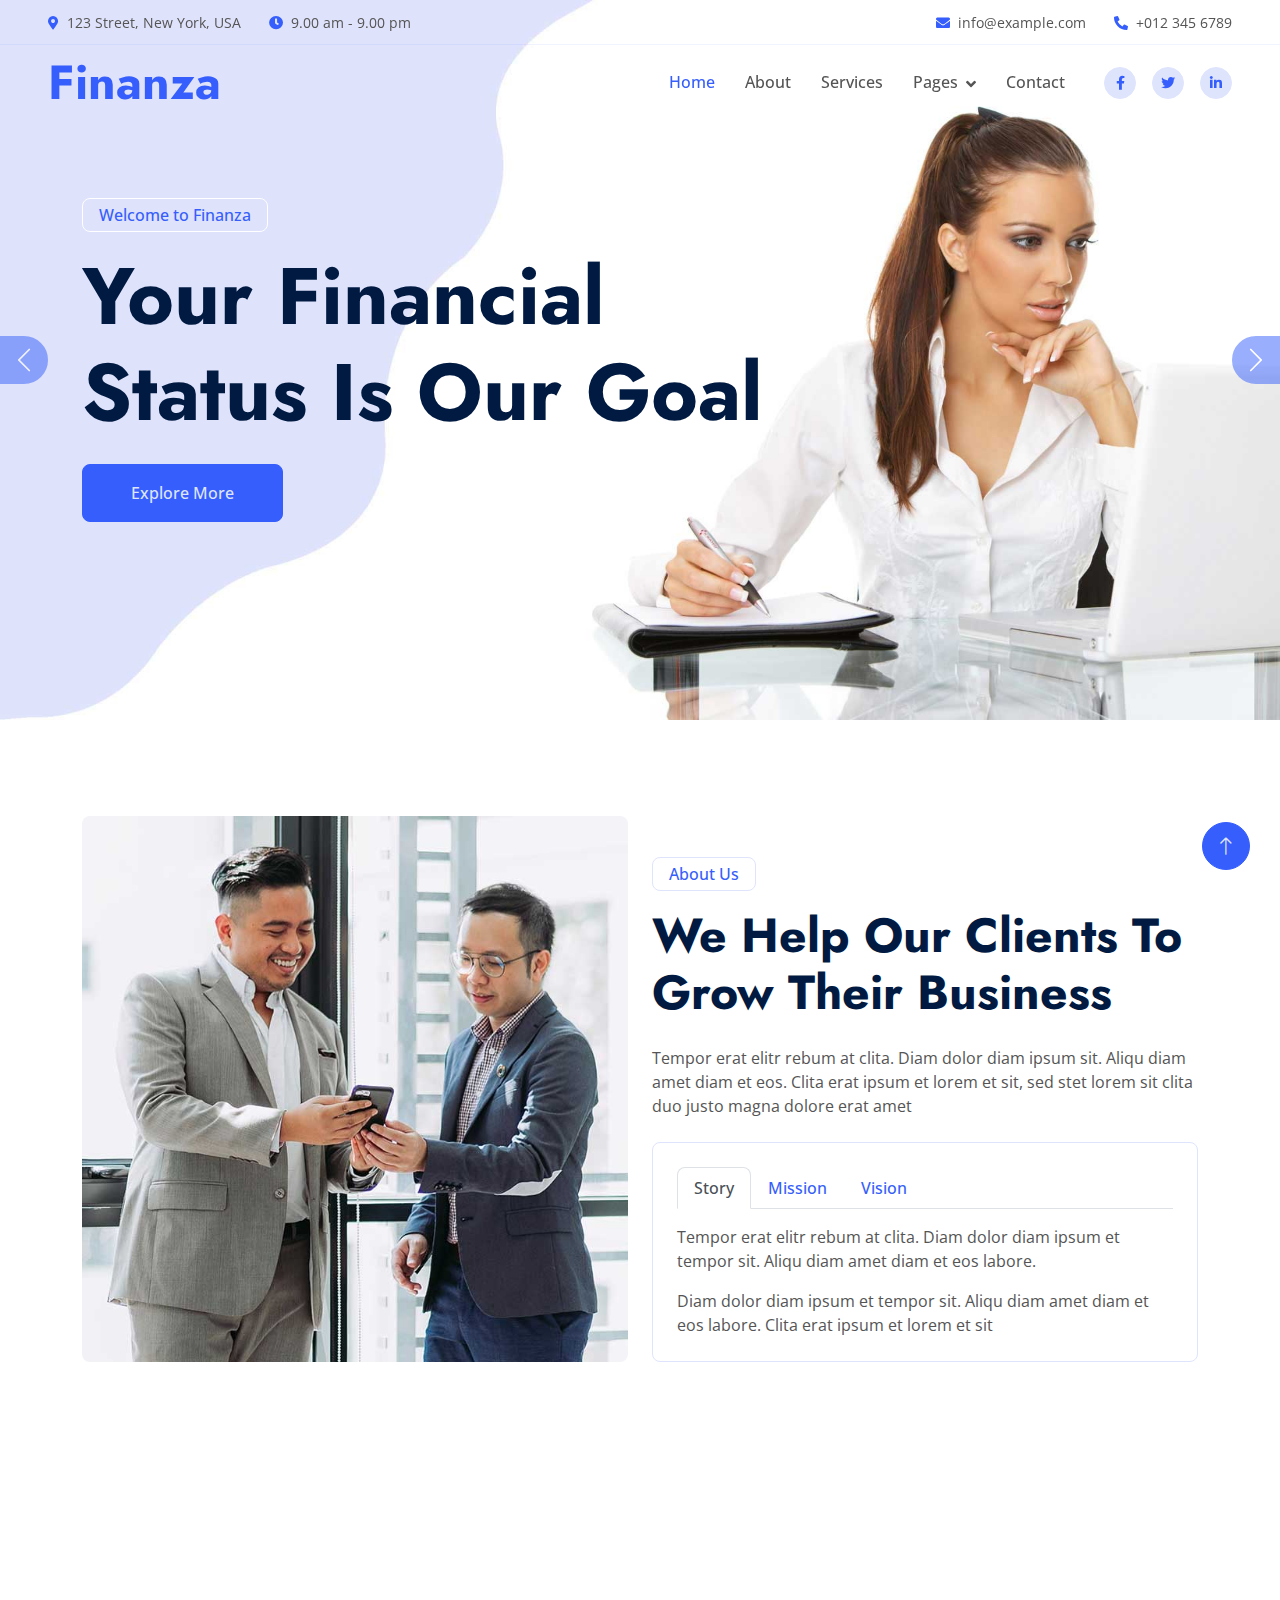
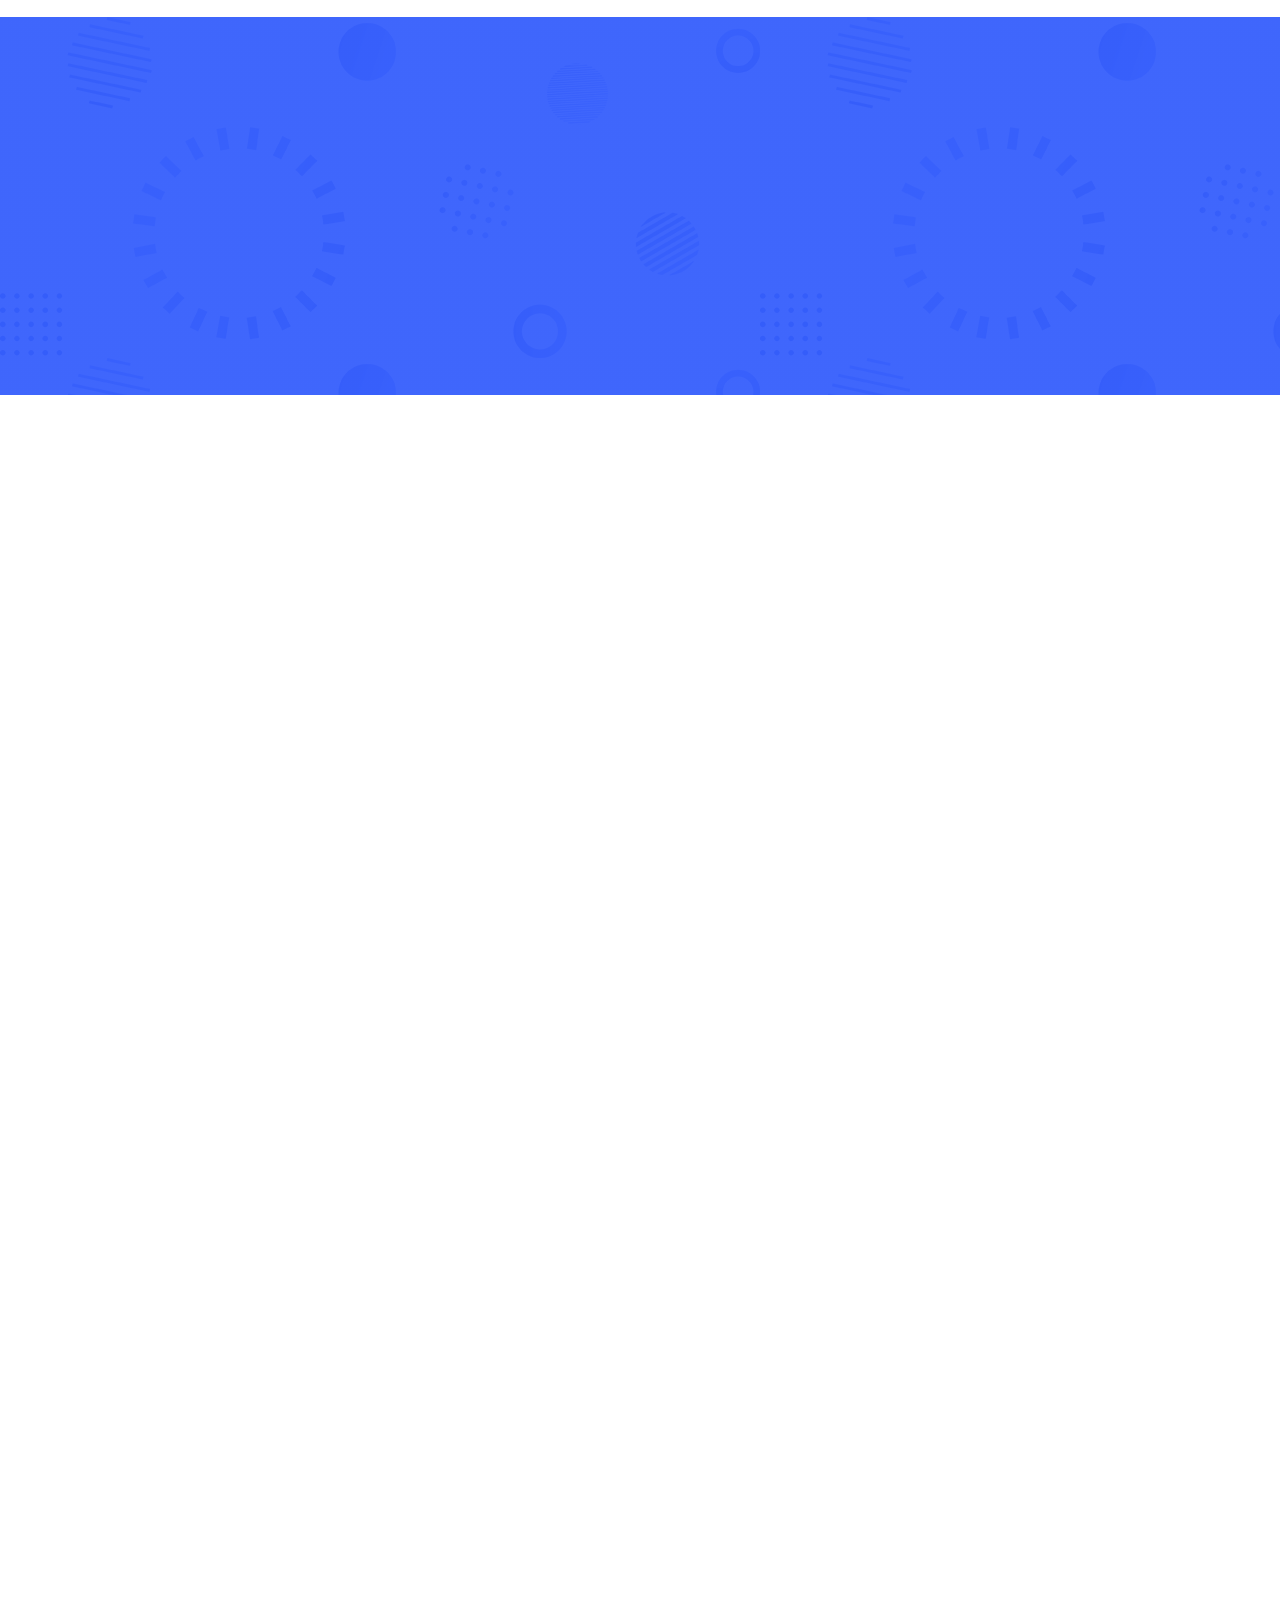
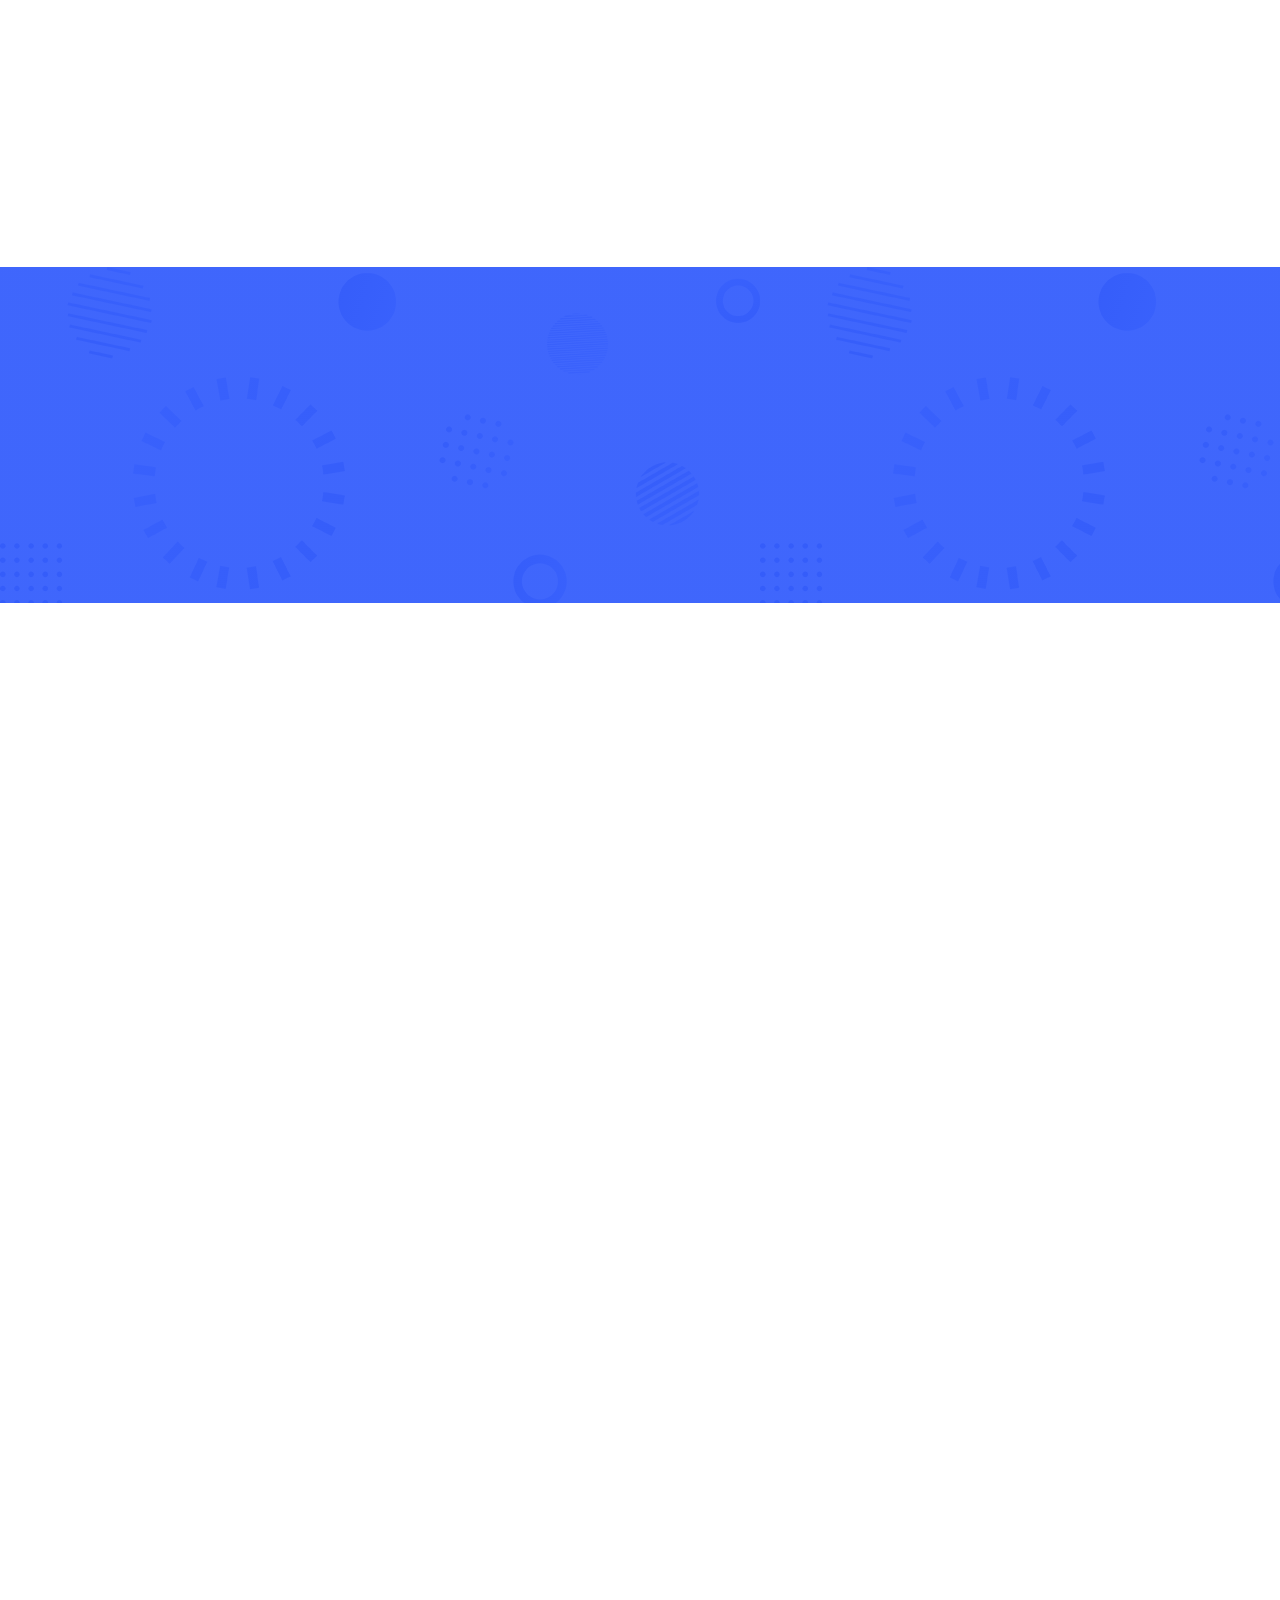
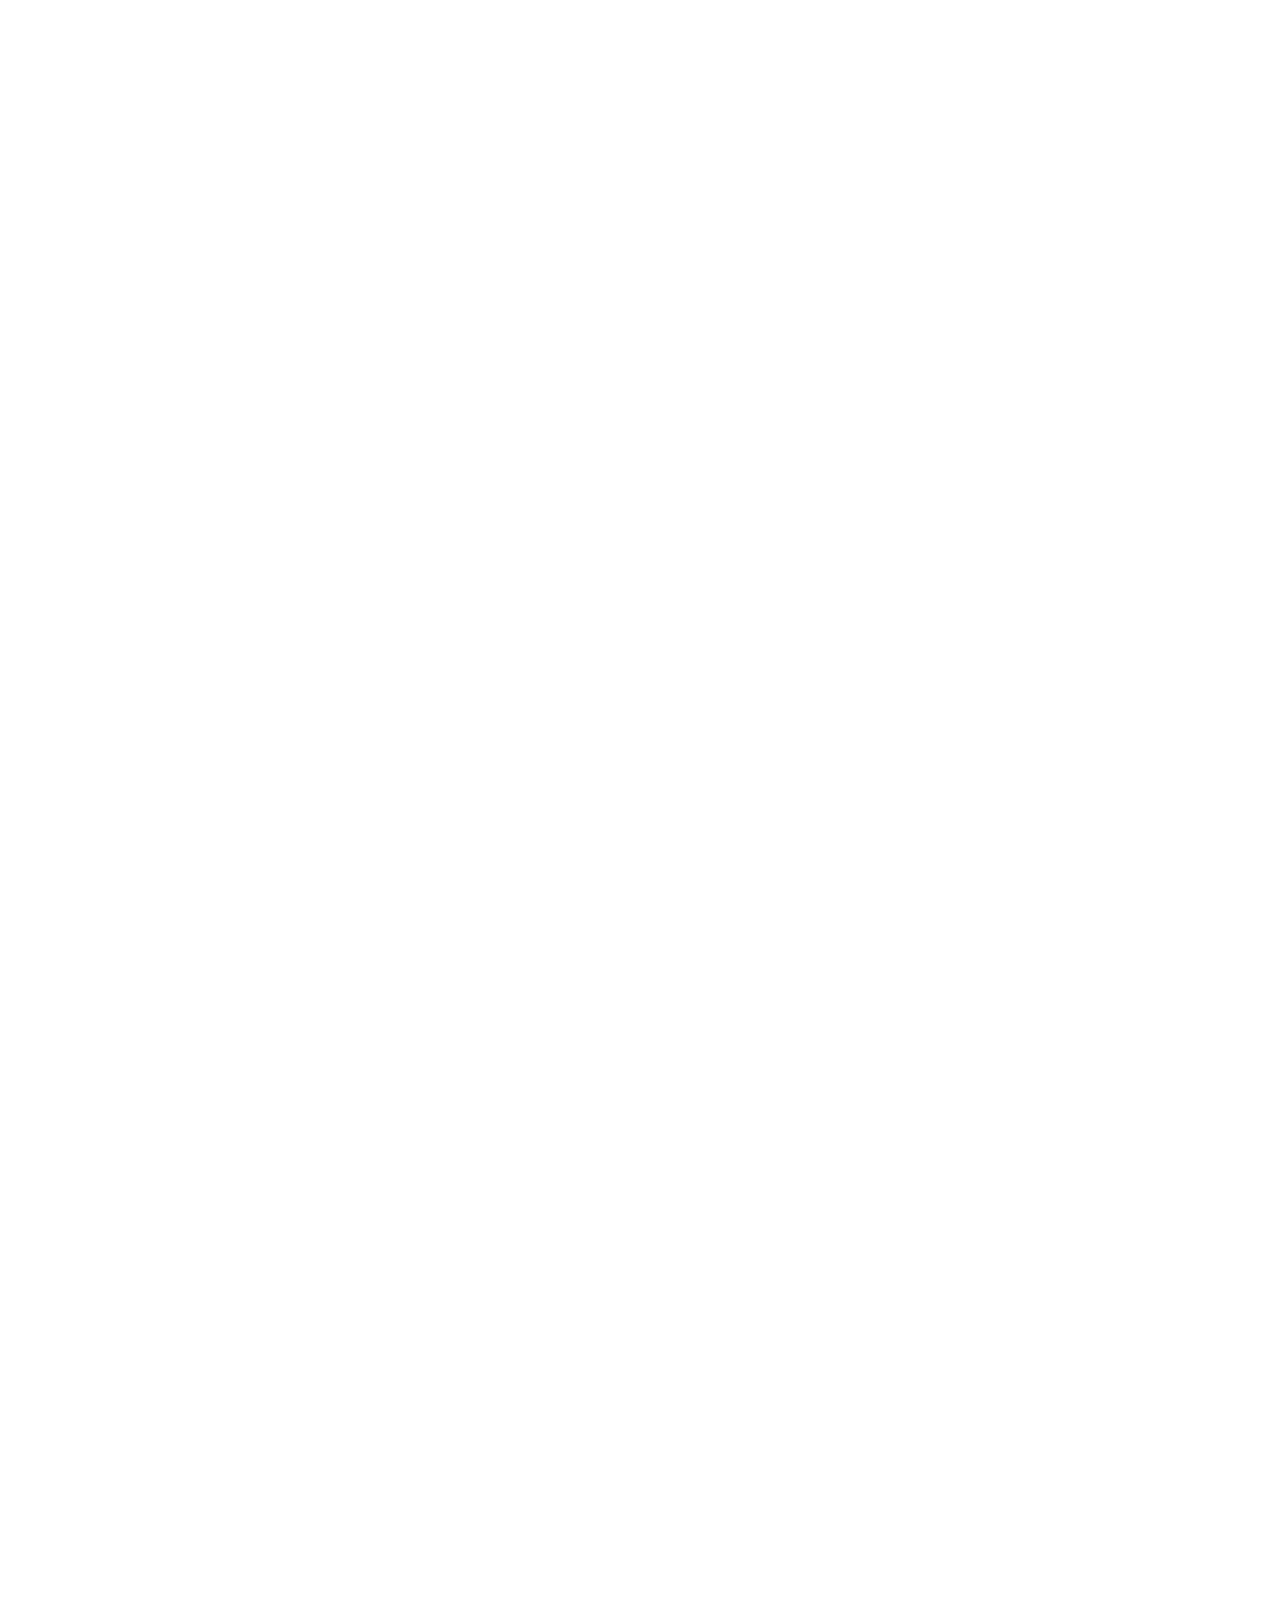
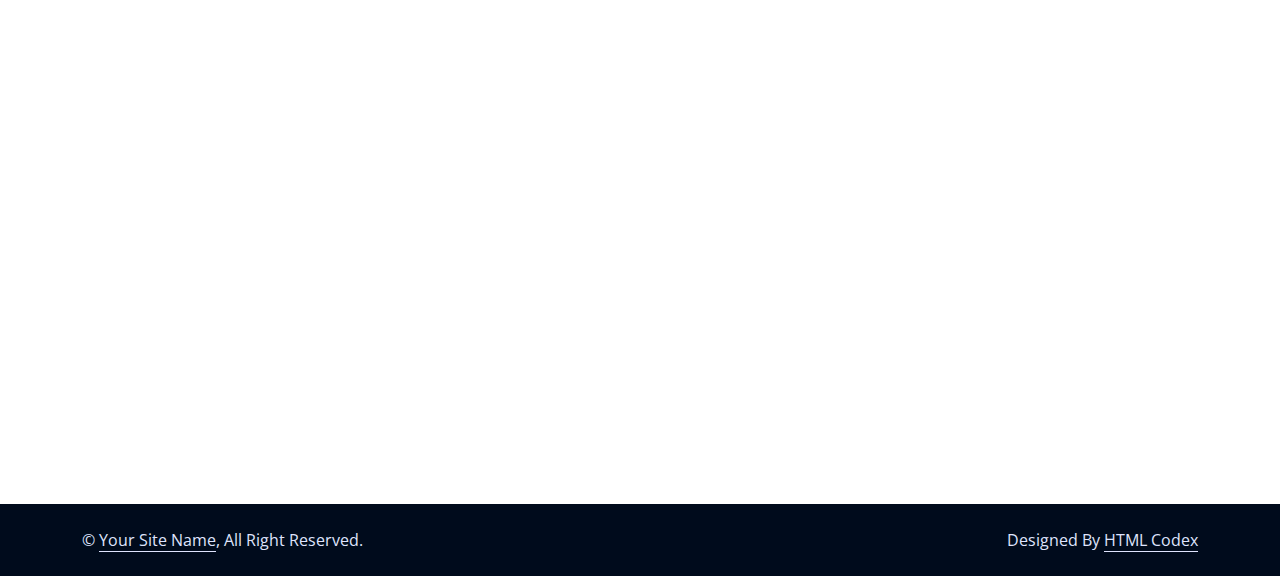
==== index.html @ 2408dcd9 "set project structure" ====
<!DOCTYPE html>
<html lang="en">

<head>
    <meta charset="utf-8">
    <title>Finanza - Financial Services Website Template</title>
    <meta content="width=device-width, initial-scale=1.0" name="viewport">
    <meta content="" name="keywords">
    <meta content="" name="description">

    <!-- Favicon -->
    <link href="img/favicon.ico" rel="icon">

    <!-- Google Web Fonts -->
    <link rel="preconnect" href="https://fonts.googleapis.com">
    <link rel="preconnect" href="https://fonts.gstatic.com" crossorigin>
    <link href="https://fonts.googleapis.com/css2?family=Jost:wght@500;600;700&family=Open+Sans:wght@400;500&display=swap" rel="stylesheet">  

    <!-- Icon Font Stylesheet -->
    <link href="https://cdnjs.cloudflare.com/ajax/libs/font-awesome/5.10.0/css/all.min.css" rel="stylesheet">
    <link href="https://cdn.jsdelivr.net/npm/bootstrap-icons@1.4.1/font/bootstrap-icons.css" rel="stylesheet">

    <!-- Libraries Stylesheet -->
    <link href="lib/animate/animate.min.css" rel="stylesheet">
    <link href="lib/owlcarousel/assets/owl.carousel.min.css" rel="stylesheet">

    <!-- Customized Bootstrap Stylesheet -->
    <link href="css/bootstrap.min.css" rel="stylesheet">

    <!-- Template Stylesheet -->
    <link href="css/style.css" rel="stylesheet">
</head>

<body>
    <!-- Spinner Start -->
    <div id="spinner" class="show bg-white position-fixed translate-middle w-100 vh-100 top-50 start-50 d-flex align-items-center justify-content-center">
        <div class="spinner-border text-primary" role="status" style="width: 3rem; height: 3rem;"></div>
    </div>
    <!-- Spinner End -->


    <!-- Navbar Start -->
    <div class="container-fluid fixed-top px-0 wow fadeIn" data-wow-delay="0.1s">
        <div class="top-bar row gx-0 align-items-center d-none d-lg-flex">
            <div class="col-lg-6 px-5 text-start">
                <small><i class="fa fa-map-marker-alt text-primary me-2"></i>123 Street, New York, USA</small>
                <small class="ms-4"><i class="fa fa-clock text-primary me-2"></i>9.00 am - 9.00 pm</small>
            </div>
            <div class="col-lg-6 px-5 text-end">
                <small><i class="fa fa-envelope text-primary me-2"></i>info@example.com</small>
                <small class="ms-4"><i class="fa fa-phone-alt text-primary me-2"></i>+012 345 6789</small>
            </div>
        </div>

        <nav class="navbar navbar-expand-lg navbar-light py-lg-0 px-lg-5 wow fadeIn" data-wow-delay="0.1s">
            <a href="index.html" class="navbar-brand ms-4 ms-lg-0">
                <h1 class="display-5 text-primary m-0">Finanza</h1>
            </a>
            <button type="button" class="navbar-toggler me-4" data-bs-toggle="collapse" data-bs-target="#navbarCollapse">
                <span class="navbar-toggler-icon"></span>
            </button>
            <div class="collapse navbar-collapse" id="navbarCollapse">
                <div class="navbar-nav ms-auto p-4 p-lg-0">
                    <a href="index.html" class="nav-item nav-link active">Home</a>
                    <a href="about.html" class="nav-item nav-link">About</a>
                    <a href="service.html" class="nav-item nav-link">Services</a>
                    <div class="nav-item dropdown">
                        <a href="#" class="nav-link dropdown-toggle" data-bs-toggle="dropdown">Pages</a>
                        <div class="dropdown-menu border-light m-0">
                            <a href="project.html" class="dropdown-item">Projects</a>
                            <a href="feature.html" class="dropdown-item">Features</a>
                            <a href="team.html" class="dropdown-item">Team Member</a>
                            <a href="testimonial.html" class="dropdown-item">Testimonial</a>
                            <a href="404.html" class="dropdown-item">404 Page</a>
                        </div>
                    </div>
                    <a href="contact.html" class="nav-item nav-link">Contact</a>
                </div>
                <div class="d-none d-lg-flex ms-2">
                    <a class="btn btn-light btn-sm-square rounded-circle ms-3" href="">
                        <small class="fab fa-facebook-f text-primary"></small>
                    </a>
                    <a class="btn btn-light btn-sm-square rounded-circle ms-3" href="">
                        <small class="fab fa-twitter text-primary"></small>
                    </a>
                    <a class="btn btn-light btn-sm-square rounded-circle ms-3" href="">
                        <small class="fab fa-linkedin-in text-primary"></small>
                    </a>
                </div>
            </div>
        </nav>
    </div>
    <!-- Navbar End -->


    <!-- Carousel Start -->
    <div class="container-fluid p-0 mb-5 wow fadeIn" data-wow-delay="0.1s">
        <div id="header-carousel" class="carousel slide carousel-fade" data-bs-ride="carousel">
            <div class="carousel-inner">
                <div class="carousel-item active">
                    <img class="w-100" src="img/carousel-1.jpg" alt="Image">
                    <div class="carousel-caption">
                        <div class="container">
                            <div class="row justify-content-start">
                                <div class="col-lg-8">
                                    <p class="d-inline-block border border-white rounded text-primary fw-semi-bold py-1 px-3 animated slideInDown">Welcome to Finanza</p>
                                    <h1 class="display-1 mb-4 animated slideInDown">Your Financial Status Is Our Goal</h1>
                                    <a href="" class="btn btn-primary py-3 px-5 animated slideInDown">Explore More</a>
                                </div>
                            </div>
                        </div>
                    </div>
                </div>
                <div class="carousel-item">
                    <img class="w-100" src="img/carousel-2.jpg" alt="Image">
                    <div class="carousel-caption">
                        <div class="container">
                            <div class="row justify-content-start">
                                <div class="col-lg-7">
                                    <p class="d-inline-block border border-white rounded text-primary fw-semi-bold py-1 px-3 animated slideInDown">Welcome to Finanza</p>
                                    <h1 class="display-1 mb-4 animated slideInDown">True Financial Support For You</h1>
                                    <a href="" class="btn btn-primary py-3 px-5 animated slideInDown">Explore More</a>
                                </div>
                            </div>
                        </div>
                    </div>
                </div>
            </div>
            <button class="carousel-control-prev" type="button" data-bs-target="#header-carousel"
                data-bs-slide="prev">
                <span class="carousel-control-prev-icon" aria-hidden="true"></span>
                <span class="visually-hidden">Previous</span>
            </button>
            <button class="carousel-control-next" type="button" data-bs-target="#header-carousel"
                data-bs-slide="next">
                <span class="carousel-control-next-icon" aria-hidden="true"></span>
                <span class="visually-hidden">Next</span>
            </button>
        </div>
    </div>
    <!-- Carousel End -->


    <!-- About Start -->
    <div class="container-xxl py-5">
        <div class="container">
            <div class="row g-4 align-items-end mb-4">
                <div class="col-lg-6 wow fadeInUp" data-wow-delay="0.1s">
                    <img class="img-fluid rounded" src="img/about.jpg">
                </div>
                <div class="col-lg-6 wow fadeInUp" data-wow-delay="0.3s">
                    <p class="d-inline-block border rounded text-primary fw-semi-bold py-1 px-3">About Us</p>
                    <h1 class="display-5 mb-4">We Help Our Clients To Grow Their Business</h1>
                    <p class="mb-4">Tempor erat elitr rebum at clita. Diam dolor diam ipsum sit. Aliqu diam amet diam et eos. Clita erat ipsum et lorem et sit, sed stet lorem sit clita duo justo magna dolore erat amet</p>
                    <div class="border rounded p-4">
                        <nav>
                            <div class="nav nav-tabs mb-3" id="nav-tab" role="tablist">
                                <button class="nav-link fw-semi-bold active" id="nav-story-tab" data-bs-toggle="tab" data-bs-target="#nav-story" type="button" role="tab" aria-controls="nav-story" aria-selected="true">Story</button>
                                <button class="nav-link fw-semi-bold" id="nav-mission-tab" data-bs-toggle="tab" data-bs-target="#nav-mission" type="button" role="tab" aria-controls="nav-mission" aria-selected="false">Mission</button>
                                <button class="nav-link fw-semi-bold" id="nav-vision-tab" data-bs-toggle="tab" data-bs-target="#nav-vision" type="button" role="tab" aria-controls="nav-vision" aria-selected="false">Vision</button>
                            </div>
                        </nav>
                        <div class="tab-content" id="nav-tabContent">
                            <div class="tab-pane fade show active" id="nav-story" role="tabpanel" aria-labelledby="nav-story-tab">
                                <p>Tempor erat elitr rebum at clita. Diam dolor diam ipsum et tempor sit. Aliqu diam amet diam et eos labore.</p>
                                <p class="mb-0">Diam dolor diam ipsum et tempor sit. Aliqu diam amet diam et eos labore. Clita erat ipsum et lorem et sit</p>
                            </div>
                            <div class="tab-pane fade" id="nav-mission" role="tabpanel" aria-labelledby="nav-mission-tab">
                                <p>Tempor erat elitr rebum at clita. Diam dolor diam ipsum et tempor sit. Aliqu diam amet diam et eos labore.</p>
                                <p class="mb-0">Diam dolor diam ipsum et tempor sit. Aliqu diam amet diam et eos labore. Clita erat ipsum et lorem et sit</p>
                            </div>
                            <div class="tab-pane fade" id="nav-vision" role="tabpanel" aria-labelledby="nav-vision-tab">
                                <p>Tempor erat elitr rebum at clita. Diam dolor diam ipsum et tempor sit. Aliqu diam amet diam et eos labore.</p>
                                <p class="mb-0">Diam dolor diam ipsum et tempor sit. Aliqu diam amet diam et eos labore. Clita erat ipsum et lorem et sit</p>
                            </div>
                        </div>
                    </div>
                </div>
            </div>
            <div class="border rounded p-4 wow fadeInUp" data-wow-delay="0.1s">
                <div class="row g-4">
                    <div class="col-lg-4 wow fadeIn" data-wow-delay="0.1s">
                        <div class="h-100">
                            <div class="d-flex">
                                <div class="flex-shrink-0 btn-lg-square rounded-circle bg-primary">
                                    <i class="fa fa-times text-white"></i>
                                </div>
                                <div class="ps-3">
                                    <h4>No Hidden Cost</h4>
                                    <span>Clita erat ipsum lorem sit sed stet duo justo</span>
                                </div>
                                <div class="border-end d-none d-lg-block"></div>
                            </div>
                            <div class="border-bottom mt-4 d-block d-lg-none"></div>
                        </div>
                    </div>
                    <div class="col-lg-4 wow fadeIn" data-wow-delay="0.3s">
                        <div class="h-100">
                            <div class="d-flex">
                                <div class="flex-shrink-0 btn-lg-square rounded-circle bg-primary">
                                    <i class="fa fa-users text-white"></i>
                                </div>
                                <div class="ps-3">
                                    <h4>Dedicated Team</h4>
                                    <span>Clita erat ipsum lorem sit sed stet duo justo</span>
                                </div>
                                <div class="border-end d-none d-lg-block"></div>
                            </div>
                            <div class="border-bottom mt-4 d-block d-lg-none"></div>
                        </div>
                    </div>
                    <div class="col-lg-4 wow fadeIn" data-wow-delay="0.5s">
                        <div class="h-100">
                            <div class="d-flex">
                                <div class="flex-shrink-0 btn-lg-square rounded-circle bg-primary">
                                    <i class="fa fa-phone text-white"></i>
                                </div>
                                <div class="ps-3">
                                    <h4>24/7 Available</h4>
                                    <span>Clita erat ipsum lorem sit sed stet duo justo</span>
                                </div>
                            </div>
                        </div>
                    </div>
                </div>
            </div>
        </div>
    </div>
    <!-- About End -->


    <!-- Facts Start -->
    <div class="container-fluid facts my-5 py-5">
        <div class="container py-5">
            <div class="row g-5">
                <div class="col-sm-6 col-lg-3 text-center wow fadeIn" data-wow-delay="0.1s">
                    <i class="fa fa-users fa-3x text-white mb-3"></i>
                    <h1 class="display-4 text-white" data-toggle="counter-up">1234</h1>
                    <span class="fs-5 text-white">Happy Clients</span>
                    <hr class="bg-white w-25 mx-auto mb-0">
                </div>
                <div class="col-sm-6 col-lg-3 text-center wow fadeIn" data-wow-delay="0.3s">
                    <i class="fa fa-check fa-3x text-white mb-3"></i>
                    <h1 class="display-4 text-white" data-toggle="counter-up">1234</h1>
                    <span class="fs-5 text-white">Projects Completed</span>
                    <hr class="bg-white w-25 mx-auto mb-0">
                </div>
                <div class="col-sm-6 col-lg-3 text-center wow fadeIn" data-wow-delay="0.5s">
                    <i class="fa fa-users-cog fa-3x text-white mb-3"></i>
                    <h1 class="display-4 text-white" data-toggle="counter-up">1234</h1>
                    <span class="fs-5 text-white">Dedicated Staff</span>
                    <hr class="bg-white w-25 mx-auto mb-0">
                </div>
                <div class="col-sm-6 col-lg-3 text-center wow fadeIn" data-wow-delay="0.7s">
                    <i class="fa fa-award fa-3x text-white mb-3"></i>
                    <h1 class="display-4 text-white" data-toggle="counter-up">1234</h1>
                    <span class="fs-5 text-white">Awards Achieved</span>
                    <hr class="bg-white w-25 mx-auto mb-0">
                </div>
            </div>
        </div>
    </div>
    <!-- Facts End -->


    <!-- Features Start -->
    <div class="container-xxl feature py-5">
        <div class="container">
            <div class="row g-5 align-items-center">
                <div class="col-lg-6 wow fadeInUp" data-wow-delay="0.1s">
                    <p class="d-inline-block border rounded text-primary fw-semi-bold py-1 px-3">Why Choosing Us!</p>
                    <h1 class="display-5 mb-4">Few Reasons Why People Choosing Us!</h1>
                    <p class="mb-4">Tempor erat elitr rebum at clita. Diam dolor diam ipsum sit. Aliqu diam amet diam et eos. Clita erat ipsum et lorem et sit, sed stet lorem sit clita duo justo magna dolore erat amet</p>
                    <a class="btn btn-primary py-3 px-5" href="">Explore More</a>
                </div>
                <div class="col-lg-6">
                    <div class="row g-4 align-items-center">
                        <div class="col-md-6">
                            <div class="row g-4">
                                <div class="col-12 wow fadeIn" data-wow-delay="0.3s">
                                    <div class="feature-box border rounded p-4">
                                        <i class="fa fa-check fa-3x text-primary mb-3"></i>
                                        <h4 class="mb-3">Fast Executions</h4>
                                        <p class="mb-3">Clita erat ipsum et lorem et sit, sed stet lorem sit clita duo justo erat amet</p>
                                        <a class="fw-semi-bold" href="">Read More <i class="fa fa-arrow-right ms-1"></i></a>
                                    </div>
                                </div>
                                <div class="col-12 wow fadeIn" data-wow-delay="0.5s">
                                    <div class="feature-box border rounded p-4">
                                        <i class="fa fa-check fa-3x text-primary mb-3"></i>
                                        <h4 class="mb-3">Guide & Support</h4>
                                        <p class="mb-3">Clita erat ipsum et lorem et sit, sed stet lorem sit clita duo justo erat amet</p>
                                        <a class="fw-semi-bold" href="">Read More <i class="fa fa-arrow-right ms-1"></i></a>
                                    </div>
                                </div>
                            </div>
                        </div>
                        <div class="col-md-6 wow fadeIn" data-wow-delay="0.7s">
                            <div class="feature-box border rounded p-4">
                                <i class="fa fa-check fa-3x text-primary mb-3"></i>
                                <h4 class="mb-3">Financial Secure</h4>
                                <p class="mb-3">Clita erat ipsum et lorem et sit, sed stet lorem sit clita duo justo erat amet</p>
                                <a class="fw-semi-bold" href="">Read More <i class="fa fa-arrow-right ms-1"></i></a>
                            </div>
                        </div>
                    </div>
                </div>
            </div>
        </div>
    </div>
    <!-- Features End -->


    <!-- Service Start -->
    <div class="container-xxl service py-5">
        <div class="container">
            <div class="text-center mx-auto wow fadeInUp" data-wow-delay="0.1s" style="max-width: 600px;">
                <p class="d-inline-block border rounded text-primary fw-semi-bold py-1 px-3">Our Services</p>
                <h1 class="display-5 mb-5">Awesome Financial Services For Business</h1>
            </div>
            <div class="row g-4 wow fadeInUp" data-wow-delay="0.3s">
                <div class="col-lg-4">
                    <div class="nav nav-pills d-flex justify-content-between w-100 h-100 me-4">
                        <button class="nav-link w-100 d-flex align-items-center text-start border p-4 mb-4 active" data-bs-toggle="pill" data-bs-target="#tab-pane-1" type="button">
                            <h5 class="m-0"><i class="fa fa-bars text-primary me-3"></i>Financial Planning</h5>
                        </button>
                        <button class="nav-link w-100 d-flex align-items-center text-start border p-4 mb-4" data-bs-toggle="pill" data-bs-target="#tab-pane-2" type="button">
                            <h5 class="m-0"><i class="fa fa-bars text-primary me-3"></i>Cash Investment</h5>
                        </button>
                        <button class="nav-link w-100 d-flex align-items-center text-start border p-4 mb-4" data-bs-toggle="pill" data-bs-target="#tab-pane-3" type="button">
                            <h5 class="m-0"><i class="fa fa-bars text-primary me-3"></i>Financial Consultancy</h5>
                        </button>
                        <button class="nav-link w-100 d-flex align-items-center text-start border p-4 mb-0" data-bs-toggle="pill" data-bs-target="#tab-pane-4" type="button">
                            <h5 class="m-0"><i class="fa fa-bars text-primary me-3"></i>Business Loans</h5>
                        </button>
                    </div>
                </div>
                <div class="col-lg-8">
                    <div class="tab-content w-100">
                        <div class="tab-pane fade show active" id="tab-pane-1">
                            <div class="row g-4">
                                <div class="col-md-6" style="min-height: 350px;">
                                    <div class="position-relative h-100">
                                        <img class="position-absolute rounded w-100 h-100" src="img/service-1.jpg"
                                            style="object-fit: cover;" alt="">
                                    </div>
                                </div>
                                <div class="col-md-6">
                                    <h3 class="mb-4">25 Years Of Experience In Financial Support</h3>
                                    <p class="mb-4">Tempor erat elitr rebum at clita. Diam dolor diam ipsum sit. Aliqu diam amet diam et eos. Clita erat ipsum et lorem et sit, sed stet lorem sit clita duo justo erat amet.</p>
                                    <p><i class="fa fa-check text-primary me-3"></i>Secured Loans</p>
                                    <p><i class="fa fa-check text-primary me-3"></i>Credit Facilities</p>
                                    <p><i class="fa fa-check text-primary me-3"></i>Cash Advanced</p>
                                    <a href="" class="btn btn-primary py-3 px-5 mt-3">Read More</a>
                                </div>
                            </div>
                        </div>
                        <div class="tab-pane fade" id="tab-pane-2">
                            <div class="row g-4">
                                <div class="col-md-6" style="min-height: 350px;">
                                    <div class="position-relative h-100">
                                        <img class="position-absolute rounded w-100 h-100" src="img/service-2.jpg"
                                            style="object-fit: cover;" alt="">
                                    </div>
                                </div>
                                <div class="col-md-6">
                                    <h3 class="mb-4">25 Years Of Experience In Financial Support</h3>
                                    <p class="mb-4">Tempor erat elitr rebum at clita. Diam dolor diam ipsum sit. Aliqu diam amet diam et eos. Clita erat ipsum et lorem et sit, sed stet lorem sit clita duo justo erat amet.</p>
                                    <p><i class="fa fa-check text-primary me-3"></i>Secured Loans</p>
                                    <p><i class="fa fa-check text-primary me-3"></i>Credit Facilities</p>
                                    <p><i class="fa fa-check text-primary me-3"></i>Cash Advanced</p>
                                    <a href="" class="btn btn-primary py-3 px-5 mt-3">Read More</a>
                                </div>
                            </div>
                        </div>
                        <div class="tab-pane fade" id="tab-pane-3">
                            <div class="row g-4">
                                <div class="col-md-6" style="min-height: 350px;">
                                    <div class="position-relative h-100">
                                        <img class="position-absolute rounded w-100 h-100" src="img/service-3.jpg"
                                            style="object-fit: cover;" alt="">
                                    </div>
                                </div>
                                <div class="col-md-6">
                                    <h3 class="mb-4">25 Years Of Experience In Financial Support</h3>
                                    <p class="mb-4">Tempor erat elitr rebum at clita. Diam dolor diam ipsum sit. Aliqu diam amet diam et eos. Clita erat ipsum et lorem et sit, sed stet lorem sit clita duo justo erat amet.</p>
                                    <p><i class="fa fa-check text-primary me-3"></i>Secured Loans</p>
                                    <p><i class="fa fa-check text-primary me-3"></i>Credit Facilities</p>
                                    <p><i class="fa fa-check text-primary me-3"></i>Cash Advanced</p>
                                    <a href="" class="btn btn-primary py-3 px-5 mt-3">Read More</a>
                                </div>
                            </div>
                        </div>
                        <div class="tab-pane fade" id="tab-pane-4">
                            <div class="row g-4">
                                <div class="col-md-6" style="min-height: 350px;">
                                    <div class="position-relative h-100">
                                        <img class="position-absolute rounded w-100 h-100" src="img/service-4.jpg"
                                            style="object-fit: cover;" alt="">
                                    </div>
                                </div>
                                <div class="col-md-6">
                                    <h3 class="mb-4">25 Years Of Experience In Financial Support</h3>
                                    <p class="mb-4">Tempor erat elitr rebum at clita. Diam dolor diam ipsum sit. Aliqu diam amet diam et eos. Clita erat ipsum et lorem et sit, sed stet lorem sit clita duo justo erat amet.</p>
                                    <p><i class="fa fa-check text-primary me-3"></i>Secured Loans</p>
                                    <p><i class="fa fa-check text-primary me-3"></i>Credit Facilities</p>
                                    <p><i class="fa fa-check text-primary me-3"></i>Cash Advanced</p>
                                    <a href="" class="btn btn-primary py-3 px-5 mt-3">Read More</a>
                                </div>
                            </div>
                        </div>
                    </div>
                </div>
            </div>
        </div>
    </div>
    <!-- Service End -->


    <!-- Callback Start -->
    <div class="container-fluid callback my-5 pt-5">
        <div class="container pt-5">
            <div class="row justify-content-center">
                <div class="col-lg-7">
                    <div class="bg-white border rounded p-4 p-sm-5 wow fadeInUp" data-wow-delay="0.5s">
                        <div class="text-center mx-auto wow fadeInUp" data-wow-delay="0.1s" style="max-width: 600px;">
                            <p class="d-inline-block border rounded text-primary fw-semi-bold py-1 px-3">Get In Touch</p>
                            <h1 class="display-5 mb-5">Request A Call-Back</h1>
                        </div>
                        <div class="row g-3">
                            <div class="col-sm-6">
                                <div class="form-floating">
                                    <input type="text" class="form-control" id="name" placeholder="Your Name">
                                    <label for="name">Your Name</label>
                                </div>
                            </div>
                            <div class="col-sm-6">
                                <div class="form-floating">
                                    <input type="email" class="form-control" id="mail" placeholder="Your Email">
                                    <label for="mail">Your Email</label>
                                </div>
                            </div>
                            <div class="col-sm-6">
                                <div class="form-floating">
                                    <input type="text" class="form-control" id="mobile" placeholder="Your Mobile">
                                    <label for="mobile">Your Mobile</label>
                                </div>
                            </div>
                            <div class="col-sm-6">
                                <div class="form-floating">
                                    <input type="text" class="form-control" id="subject" placeholder="Subject">
                                    <label for="subject">Subject</label>
                                </div>
                            </div>
                            <div class="col-12">
                                <div class="form-floating">
                                    <textarea class="form-control" placeholder="Leave a message here" id="message" style="height: 100px"></textarea>
                                    <label for="message">Message</label>
                                </div>
                            </div>
                            <div class="col-12 text-center">
                                <button class="btn btn-primary w-100 py-3" type="submit">Submit Now</button>
                            </div>
                        </div>
                    </div>
                </div>
            </div>
        </div>
    </div>
    <!-- Callback End -->


    <!-- Projects Start -->
    <div class="container-xxl py-5">
        <div class="container">
            <div class="text-center mx-auto wow fadeInUp" data-wow-delay="0.1s" style="max-width: 600px;">
                <p class="d-inline-block border rounded text-primary fw-semi-bold py-1 px-3">Our Projects</p>
                <h1 class="display-5 mb-5">We Have Completed Latest Projects</h1>
            </div>
            <div class="owl-carousel project-carousel wow fadeInUp" data-wow-delay="0.3s">
                <div class="project-item pe-5 pb-5">
                    <div class="project-img mb-3">
                        <img class="img-fluid rounded" src="img/service-1.jpg" alt="">
                        <a href=""><i class="fa fa-link fa-3x text-primary"></i></a>
                    </div>
                    <div class="project-title">
                        <h4 class="mb-0">Financial Planning</h4>
                    </div>
                </div>
                <div class="project-item pe-5 pb-5">
                    <div class="project-img mb-3">
                        <img class="img-fluid rounded" src="img/service-2.jpg" alt="">
                        <a href=""><i class="fa fa-link fa-3x text-primary"></i></a>
                    </div>
                    <div class="project-title">
                        <h4 class="mb-0">Cash Investment</h4>
                    </div>
                </div>
                <div class="project-item pe-5 pb-5">
                    <div class="project-img mb-3">
                        <img class="img-fluid rounded" src="img/service-3.jpg" alt="">
                        <a href=""><i class="fa fa-link fa-3x text-primary"></i></a>
                    </div>
                    <div class="project-title">
                        <h4 class="mb-0">Financial Consultancy</h4>
                    </div>
                </div>
                <div class="project-item pe-5 pb-5">
                    <div class="project-img mb-3">
                        <img class="img-fluid rounded" src="img/service-4.jpg" alt="">
                        <a href=""><i class="fa fa-link fa-3x text-primary"></i></a>
                    </div>
                    <div class="project-title">
                        <h4 class="mb-0">Business Loans</h4>
                    </div>
                </div>
            </div>
        </div>
    </div>
    <!-- Projects End -->


    <!-- Team Start -->
    <div class="container-xxl py-5">
        <div class="container">
            <div class="text-center mx-auto wow fadeInUp" data-wow-delay="0.1s" style="max-width: 600px;">
                <p class="d-inline-block border rounded text-primary fw-semi-bold py-1 px-3">Our Team</p>
                <h1 class="display-5 mb-5">Exclusive Team</h1>
            </div>
            <div class="row g-4">
                <div class="col-lg-4 col-md-6 wow fadeInUp" data-wow-delay="0.1s">
                    <div class="team-item">
                        <img class="img-fluid rounded" src="img/team-1.jpg" alt="">
                        <div class="team-text">
                            <h4 class="mb-0">Kate Winslet</h4>
                            <div class="team-social d-flex">
                                <a class="btn btn-square rounded-circle mx-1" href=""><i class="fab fa-facebook-f"></i></a>
                                <a class="btn btn-square rounded-circle mx-1" href=""><i class="fab fa-twitter"></i></a>
                                <a class="btn btn-square rounded-circle mx-1" href=""><i class="fab fa-instagram"></i></a>
                            </div>
                        </div>
                    </div>
                </div>
                <div class="col-lg-4 col-md-6 wow fadeInUp" data-wow-delay="0.3s">
                    <div class="team-item">
                        <img class="img-fluid rounded" src="img/team-2.jpg" alt="">
                        <div class="team-text">
                            <h4 class="mb-0">Jac Jacson</h4>
                            <div class="team-social d-flex">
                                <a class="btn btn-square rounded-circle mx-1" href=""><i class="fab fa-facebook-f"></i></a>
                                <a class="btn btn-square rounded-circle mx-1" href=""><i class="fab fa-twitter"></i></a>
                                <a class="btn btn-square rounded-circle mx-1" href=""><i class="fab fa-instagram"></i></a>
                            </div>
                        </div>
                    </div>
                </div>
                <div class="col-lg-4 col-md-6 wow fadeInUp" data-wow-delay="0.5s">
                    <div class="team-item">
                        <img class="img-fluid rounded" src="img/team-3.jpg" alt="">
                        <div class="team-text">
                            <h4 class="mb-0">Doris Jordan</h4>
                            <div class="team-social d-flex">
                                <a class="btn btn-square rounded-circle mx-1" href=""><i class="fab fa-facebook-f"></i></a>
                                <a class="btn btn-square rounded-circle mx-1" href=""><i class="fab fa-twitter"></i></a>
                                <a class="btn btn-square rounded-circle mx-1" href=""><i class="fab fa-instagram"></i></a>
                            </div>
                        </div>
                    </div>
                </div>
            </div>
        </div>
    </div>
    <!-- Team End -->


    <!-- Testimonial Start -->
    <div class="container-xxl py-5">
        <div class="container">
            <div class="text-center mx-auto wow fadeInUp" data-wow-delay="0.1s" style="max-width: 600px;">
                <p class="d-inline-block border rounded text-primary fw-semi-bold py-1 px-3">Testimonial</p>
                <h1 class="display-5 mb-5">What Our Clients Say!</h1>
            </div>
            <div class="owl-carousel testimonial-carousel wow fadeInUp" data-wow-delay="0.3s">
                <div class="testimonial-item">
                    <div class="testimonial-text border rounded p-4 pt-5 mb-5">
                        <div class="btn-square bg-white border rounded-circle">
                            <i class="fa fa-quote-right fa-2x text-primary"></i>
                        </div>
                        Dolores sed duo clita tempor justo dolor et stet lorem kasd labore dolore lorem ipsum. At lorem lorem magna ut et, nonumy et labore et tempor diam tempor erat.
                    </div>
                    <img class="rounded-circle mb-3" src="img/testimonial-1.jpg" alt="">
                    <h4>Client Name</h4>
                    <span>Profession</span>
                </div>
                <div class="testimonial-item">
                    <div class="testimonial-text border rounded p-4 pt-5 mb-5">
                        <div class="btn-square bg-white border rounded-circle">
                            <i class="fa fa-quote-right fa-2x text-primary"></i>
                        </div>
                        Dolores sed duo clita tempor justo dolor et stet lorem kasd labore dolore lorem ipsum. At lorem lorem magna ut et, nonumy et labore et tempor diam tempor erat.
                    </div>
                    <img class="rounded-circle mb-3" src="img/testimonial-2.jpg" alt="">
                    <h4>Client Name</h4>
                    <span>Profession</span>
                </div>
                <div class="testimonial-item">
                    <div class="testimonial-text border rounded p-4 pt-5 mb-5">
                        <div class="btn-square bg-white border rounded-circle">
                            <i class="fa fa-quote-right fa-2x text-primary"></i>
                        </div>
                        Dolores sed duo clita tempor justo dolor et stet lorem kasd labore dolore lorem ipsum. At lorem lorem magna ut et, nonumy et labore et tempor diam tempor erat.
                    </div>
                    <img class="rounded-circle mb-3" src="img/testimonial-3.jpg" alt="">
                    <h4>Client Name</h4>
                    <span>Profession</span>
                </div>
                <div class="testimonial-item">
                    <div class="testimonial-text border rounded p-4 pt-5 mb-5">
                        <div class="btn-square bg-white border rounded-circle">
                            <i class="fa fa-quote-right fa-2x text-primary"></i>
                        </div>
                        Dolores sed duo clita tempor justo dolor et stet lorem kasd labore dolore lorem ipsum. At lorem lorem magna ut et, nonumy et labore et tempor diam tempor erat.
                    </div>
                    <img class="rounded-circle mb-3" src="img/testimonial-4.jpg" alt="">
                    <h4>Client Name</h4>
                    <span>Profession</span>
                </div>
            </div>
        </div>
    </div>
    <!-- Testimonial End -->


    <!-- Footer Start -->
    <div class="container-fluid bg-dark text-light footer mt-5 py-5 wow fadeIn" data-wow-delay="0.1s">
        <div class="container py-5">
            <div class="row g-5">
                <div class="col-lg-3 col-md-6">
                    <h4 class="text-white mb-4">Our Office</h4>
                    <p class="mb-2"><i class="fa fa-map-marker-alt me-3"></i>123 Street, New York, USA</p>
                    <p class="mb-2"><i class="fa fa-phone-alt me-3"></i>+012 345 67890</p>
                    <p class="mb-2"><i class="fa fa-envelope me-3"></i>info@example.com</p>
                    <div class="d-flex pt-2">
                        <a class="btn btn-square btn-outline-light rounded-circle me-2" href=""><i class="fab fa-twitter"></i></a>
                        <a class="btn btn-square btn-outline-light rounded-circle me-2" href=""><i class="fab fa-facebook-f"></i></a>
                        <a class="btn btn-square btn-outline-light rounded-circle me-2" href=""><i class="fab fa-youtube"></i></a>
                        <a class="btn btn-square btn-outline-light rounded-circle me-2" href=""><i class="fab fa-linkedin-in"></i></a>
                    </div>
                </div>
                <div class="col-lg-3 col-md-6">
                    <h4 class="text-white mb-4">Services</h4>
                    <a class="btn btn-link" href="">Financial Planning</a>
                    <a class="btn btn-link" href="">Cash Investment</a>
                    <a class="btn btn-link" href="">Financial Consultancy</a>
                    <a class="btn btn-link" href="">Business Loans</a>
                    <a class="btn btn-link" href="">Business Analysis</a>
                </div>
                <div class="col-lg-3 col-md-6">
                    <h4 class="text-white mb-4">Quick Links</h4>
                    <a class="btn btn-link" href="">About Us</a>
                    <a class="btn btn-link" href="">Contact Us</a>
                    <a class="btn btn-link" href="">Our Services</a>
                    <a class="btn btn-link" href="">Terms & Condition</a>
                    <a class="btn btn-link" href="">Support</a>
                </div>
                <div class="col-lg-3 col-md-6">
                    <h4 class="text-white mb-4">Newsletter</h4>
                    <p>Dolor amet sit justo amet elitr clita ipsum elitr est.</p>
                    <div class="position-relative w-100">
                        <input class="form-control bg-white border-0 w-100 py-3 ps-4 pe-5" type="text" placeholder="Your email">
                        <button type="button" class="btn btn-primary py-2 position-absolute top-0 end-0 mt-2 me-2">SignUp</button>
                    </div>
                </div>
            </div>
        </div>
    </div>
    <!-- Footer End -->


    <!-- Copyright Start -->
    <div class="container-fluid copyright py-4">
        <div class="container">
            <div class="row">
                <div class="col-md-6 text-center text-md-start mb-3 mb-md-0">
                    &copy; <a class="border-bottom" href="#">Your Site Name</a>, All Right Reserved.
                </div>
                <div class="col-md-6 text-center text-md-end">
                    <!--/*** This template is free as long as you keep the footer author’s credit link/attribution link/backlink. If you'd like to use the template without the footer author’s credit link/attribution link/backlink, you can purchase the Credit Removal License from "https://htmlcodex.com/credit-removal". Thank you for your support. ***/-->
                    Designed By <a class="border-bottom" href="https://htmlcodex.com">HTML Codex</a>
                </div>
            </div>
        </div>
    </div>
    <!-- Copyright End -->


    <!-- Back to Top -->
    <a href="#" class="btn btn-lg btn-primary btn-lg-square rounded-circle back-to-top"><i class="bi bi-arrow-up"></i></a>


    <!-- JavaScript Libraries -->
    <script src="https://code.jquery.com/jquery-3.4.1.min.js"></script>
    <script src="https://cdn.jsdelivr.net/npm/bootstrap@5.0.0/dist/js/bootstrap.bundle.min.js"></script>
    <script src="lib/wow/wow.min.js"></script>
    <script src="lib/easing/easing.min.js"></script>
    <script src="lib/waypoints/waypoints.min.js"></script>
    <script src="lib/owlcarousel/owl.carousel.min.js"></script>
    <script src="lib/counterup/counterup.min.js"></script>

    <!-- Template Javascript -->
    <script src="js/main.js"></script>
</body>

</html>
---- css/style.css ----
/********** Template CSS **********/
:root {
    --primary: #355EFC;
    --secondary: #E93C05;
    --tertiary: #555555;
    --light: #DFE4FD;
    --dark: #011A41;
}

.back-to-top {
    position: fixed;
    display: none;
    right: 30px;
    bottom: 30px;
    z-index: 99;
}

h1,
.h1,
h2,
.h2,
.fw-bold {
    font-weight: 700 !important;
}

h3,
.h3,
h4,
.h4,
.fw-medium {
    font-weight: 600 !important;
}

h5,
.h5,
h6,
.h6,
.fw-semi-bold {
    font-weight: 500 !important;
}


/*** Spinner ***/
#spinner {
    opacity: 0;
    visibility: hidden;
    transition: opacity .5s ease-out, visibility 0s linear .5s;
    z-index: 99999;
}

#spinner.show {
    transition: opacity .5s ease-out, visibility 0s linear 0s;
    visibility: visible;
    opacity: 1;
}


/*** Button ***/
.btn {
    transition: .5s;
    font-weight: 500;
}

.btn-primary,
.btn-outline-primary:hover {
    color: var(--light);
}

.btn-square {
    width: 38px;
    height: 38px;
}

.btn-sm-square {
    width: 32px;
    height: 32px;
}

.btn-lg-square {
    width: 48px;
    height: 48px;
}

.btn-square,
.btn-sm-square,
.btn-lg-square {
    padding: 0;
    display: flex;
    align-items: center;
    justify-content: center;
    font-weight: normal;
}


/*** Navbar ***/
.fixed-top {
    transition: .5s;
}

.top-bar {
    height: 45px;
    border-bottom: 1px solid rgba(53, 94, 252, .07);
}

.navbar .dropdown-toggle::after {
    border: none;
    content: "\f107";
    font-family: "Font Awesome 5 Free";
    font-weight: 900;
    vertical-align: middle;
    margin-left: 8px;
}

.navbar .navbar-nav .nav-link {
    padding: 25px 15px;
    color: var(--tertiary);
    font-weight: 500;
    outline: none;
}

.navbar .navbar-nav .nav-link:hover,
.navbar .navbar-nav .nav-link.active {
    color: var(--primary);
}

@media (max-width: 991.98px) {
    .navbar .navbar-nav {
        margin-top: 10px;
        border-top: 1px solid rgba(0, 0, 0, .07);
        background: #FFFFFF;
    }

    .navbar .navbar-nav .nav-link {
        padding: 10px 0;
    }
}

@media (min-width: 992px) {
    .navbar .nav-item .dropdown-menu {
        display: block;
        visibility: hidden;
        top: 100%;
        transform: rotateX(-75deg);
        transform-origin: 0% 0%;
        transition: .5s;
        opacity: 0;
    }

    .navbar .nav-item:hover .dropdown-menu {
        transform: rotateX(0deg);
        visibility: visible;
        transition: .5s;
        opacity: 1;
    }
}


/*** Header ***/
.carousel-caption {
    top: 0;
    left: 0;
    right: 0;
    bottom: 0;
    display: flex;
    align-items: center;
    justify-content: center;
    text-align: start;
    z-index: 1;
}

.carousel-control-prev,
.carousel-control-next {
    width: 3rem;
}

.carousel-control-prev-icon,
.carousel-control-next-icon {
    width: 3rem;
    height: 3rem;
    background-color: var(--primary);
    border: 10px solid var(--primary);
}

.carousel-control-prev-icon {
    border-radius: 0 3rem 3rem 0;
}

.carousel-control-next-icon {
    border-radius: 3rem 0 0 3rem;
}

@media (max-width: 768px) {
    #header-carousel .carousel-item {
        position: relative;
        min-height: 450px;
    }
    
    #header-carousel .carousel-item img {
        position: absolute;
        width: 100%;
        height: 100%;
        object-fit: cover;
    }
}

.page-header {
    padding-top: 12rem;
    padding-bottom: 6rem;
    background: url(../img/header.jpg) top left no-repeat;
    background-size: cover;
}

.page-header .breadcrumb-item,
.page-header .breadcrumb-item a {
    font-weight: 500;
}

.page-header .breadcrumb-item+.breadcrumb-item::before {
    color: var(--tertiary);
}


/*** Facts ***/
.facts {
    background: linear-gradient(rgba(53, 94, 252, .95), rgba(53, 94, 252, .95)), url(../img/bg.png);
}


/*** Callback ***/
.callback {
    position: relative;
}

.callback::before {
    position: absolute;
    content: "";
    width: 100%;
    height: 50%;
    top: 0;
    left: 0;
    background: linear-gradient(rgba(53, 94, 252, .95), rgba(53, 94, 252, .95)), url(../img/bg.png);
    z-index: -1;
}


/*** Feature ***/
.feature .feature-box,
.feature .feature-box * {
    transition: .5s;
}

.feature .feature-box:hover {
    background: var(--primary);
    border-color: var(--primary) !important;
}

.feature .feature-box:hover * {
    color: #FFFFFF !important;
}


/*** Service ***/
.service .nav .nav-link {
    transition: .5s;
}

.service .nav .nav-link.active {
    border-color: var(--primary) !important;
    background: var(--primary);
}

.service .nav .nav-link.active h5 {
    color: #FFFFFF !important;
}

.service .nav .nav-link.active h5 i {
    color: #FFFFFF !important;
}


/*** Project ***/
.project-item,
.project-item .project-img {
    position: relative;
}

.project-item .project-img a {
    position: absolute;
    width: 100%;
    height: 100%;
    top: 0;
    left: 0;
    background: rgba(255, 255, 255, .5);
    display: flex;
    align-items: center;
    justify-content: center;
    border-radius: 8px;
    opacity: 0;
    transition: .5s;
}

.project-item:hover .project-img a {
    opacity: 1;
}

.project-item .project-title {
    position: absolute;
    top: 3rem;
    right: 0;
    bottom: 0;
    left: 3rem;
    border: 1px solid var(--light);
    border-radius: 8px;
    display: flex;
    align-items: flex-end;
    padding: 18px;
    z-index: -1;
    transition: .5s;
}

.project-item:hover .project-title {
    background: var(--primary);
    border-color: var(--primary);
}

.project-item .project-title h4 {
    transition: .5s;
}

.project-item:hover .project-title h4 {
    color: #FFFFFF;
}

.project-carousel .owl-nav {
    margin-top: 25px;
    display: flex;
    justify-content: center;
}

.project-carousel .owl-nav .owl-prev,
.project-carousel .owl-nav .owl-next {
    margin: 0 12px;
    width: 45px;
    height: 45px;
    display: flex;
    align-items: center;
    justify-content: center;
    color: var(--primary);
    background: var(--light);
    border-radius: 45px;
    font-size: 22px;
    transition: .5s;
}

.project-carousel .owl-nav .owl-prev:hover,
.project-carousel .owl-nav .owl-next:hover {
    background: var(--primary);
    color: var(--light);
}


/*** Team ***/
.team-item {
    position: relative;
    padding: 4rem 0;
}

.team-item img {
    position: relative;
    z-index: 2;
}

.team-item .team-text {
    position: absolute;
    top: 0;
    right: 3rem;
    bottom: 0;
    left: 3rem;
    padding: 15px;
    border: 1px solid var(--light);
    border-radius: 8px;
    display: flex;
    flex-direction: column;
    align-items: center;
    justify-content: space-between;
    transition: .5s;
    z-index: 1;
}

.team-item:hover .team-text {
    background: var(--primary);
    border-color: var(--primary);
}

.team-item .team-text h4 {
    transition: .5s;
}

.team-item:hover .team-text h4 {
    color: #FFFFFF;
}

.team-item .team-social .btn {
    background: var(--light);
    color: var(--primary);
}

.team-item:hover .team-social .btn {
    background: #FFFFFF;
}

.team-item .team-social .btn:hover {
    background: var(--primary);
    color: var(--light);
}


/*** Testimonial ***/
.testimonial-item {
    position: relative;
    text-align: center;
    padding-top: 30px;
}

.testimonial-item .testimonial-text {
    position: relative;
    text-align: center;
}

.testimonial-item .testimonial-text .btn-square {
    position: absolute;
    width: 60px;
    height: 60px;
    top: -30px;
    left: 50%;
    transform: translateX(-50%);
}

.testimonial-item .testimonial-text::before {
    position: absolute;
    content: "";
    bottom: -60px;
    left: 50%;
    transform: translateX(-50%);
    border: 30px solid;
    border-color: var(--light) transparent transparent transparent;
}

.testimonial-item .testimonial-text::after {
    position: absolute;
    content: "";
    bottom: -59px;
    left: 50%;
    transform: translateX(-50%);
    border: 30px solid;
    border-color: #FFFFFF transparent transparent transparent;
}

.testimonial-carousel .owl-item img {
    margin: 0 auto;
    width: 100px;
    height: 100px;
}

.testimonial-carousel .owl-dots {
    margin-top: 25px;
    display: flex;
    align-items: flex-end;
    justify-content: center;
}

.testimonial-carousel .owl-dot {
    position: relative;
    display: inline-block;
    margin: 0 5px;
    width: 30px;
    height: 30px;
    border: 1px solid var(--light);
    border-radius: 30px;
    transition: .5s;
}

.testimonial-carousel .owl-dot::after {
    position: absolute;
    content: "";
    width: 16px;
    height: 16px;
    top: 6px;
    left: 6px;
    border-radius: 16px;
    background: var(--light);
    transition: .5s;
}

.testimonial-carousel .owl-dot.active {
    border-color: var(--primary);
}

.testimonial-carousel .owl-dot.active::after {
    background: var(--primary);
}


/*** Footer ***/
.footer .btn.btn-link {
    display: block;
    margin-bottom: 5px;
    padding: 0;
    text-align: left;
    color: var(--light);
    font-weight: normal;
    text-transform: capitalize;
    transition: .3s;
}

.footer .btn.btn-link::before {
    position: relative;
    content: "\f105";
    font-family: "Font Awesome 5 Free";
    font-weight: 900;
    margin-right: 10px;
}

.footer .btn.btn-link:hover {
    color: var(--primary);
    letter-spacing: 1px;
    box-shadow: none;
}

.copyright {
    color: var(--light);
    background: #000B1C;
}

.copyright a {
    color: var(--light);
}

.copyright a:hover {
    color: var(--primary);
}
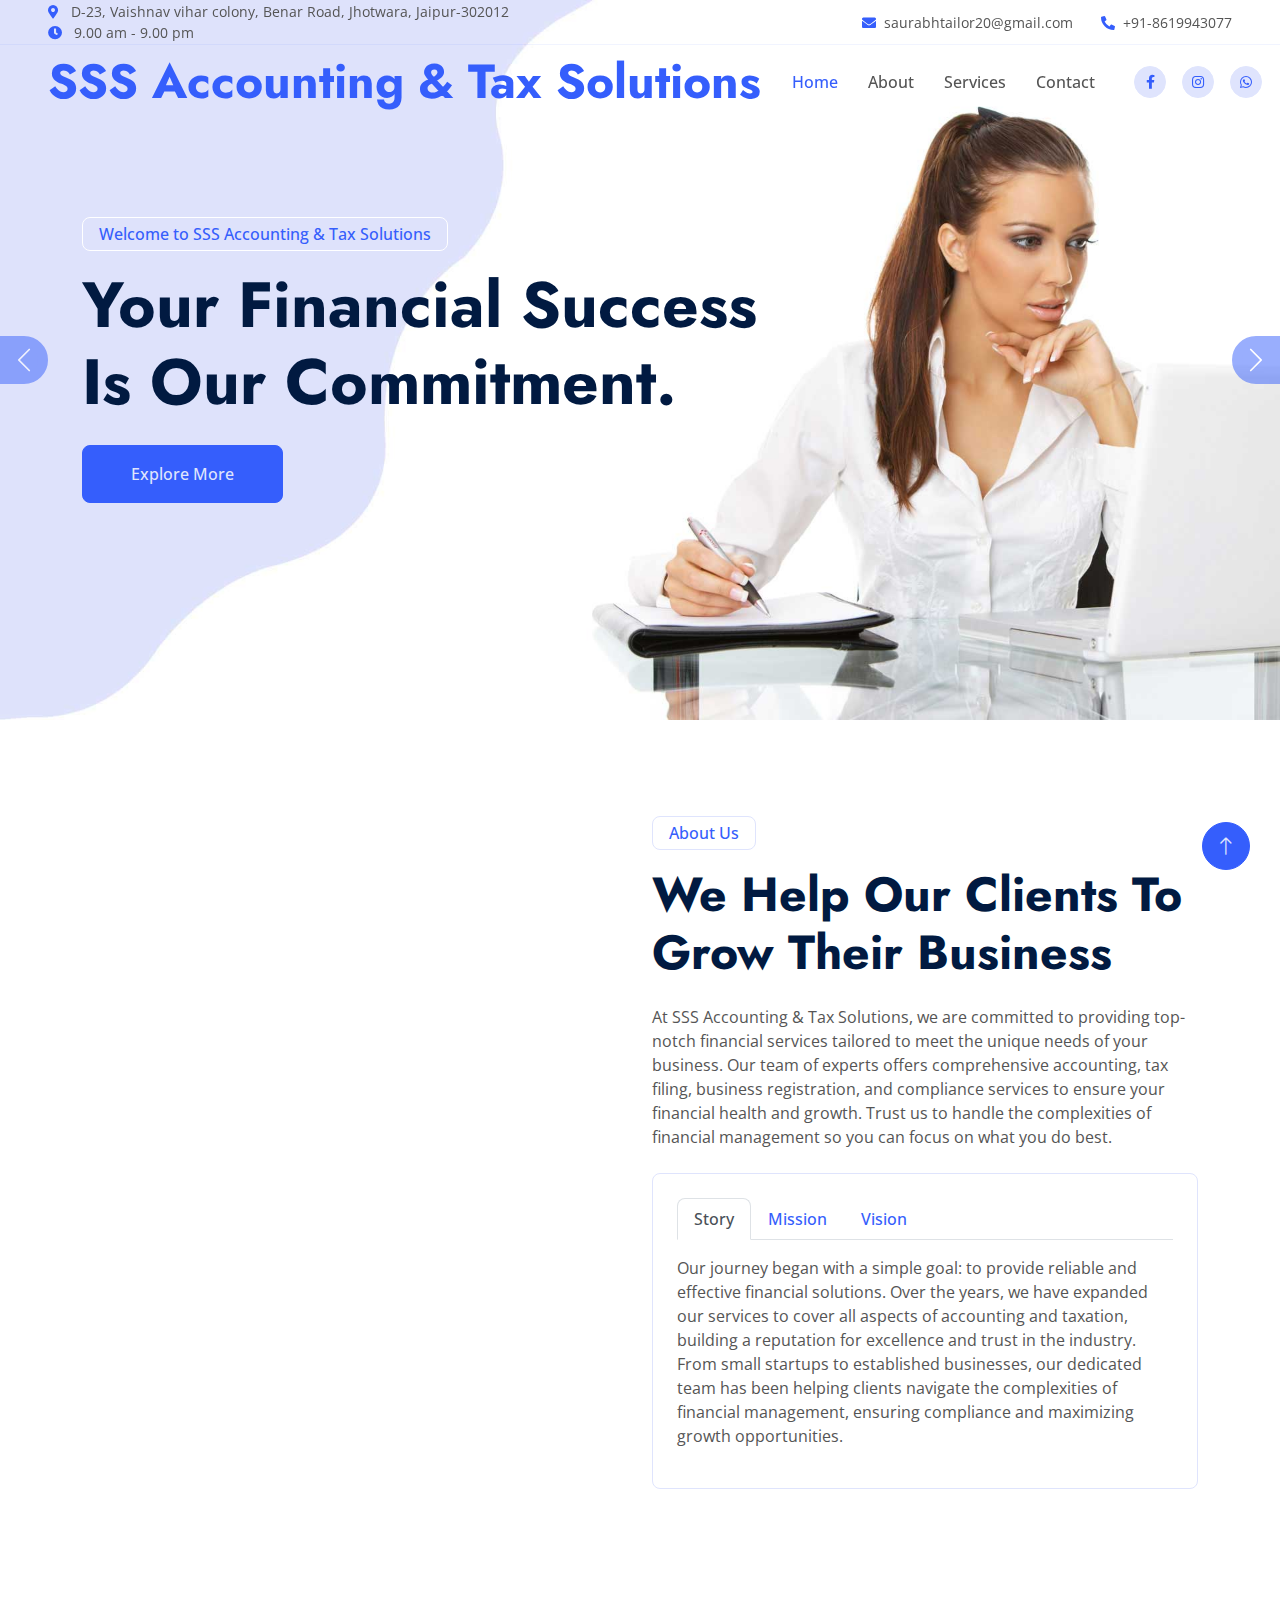
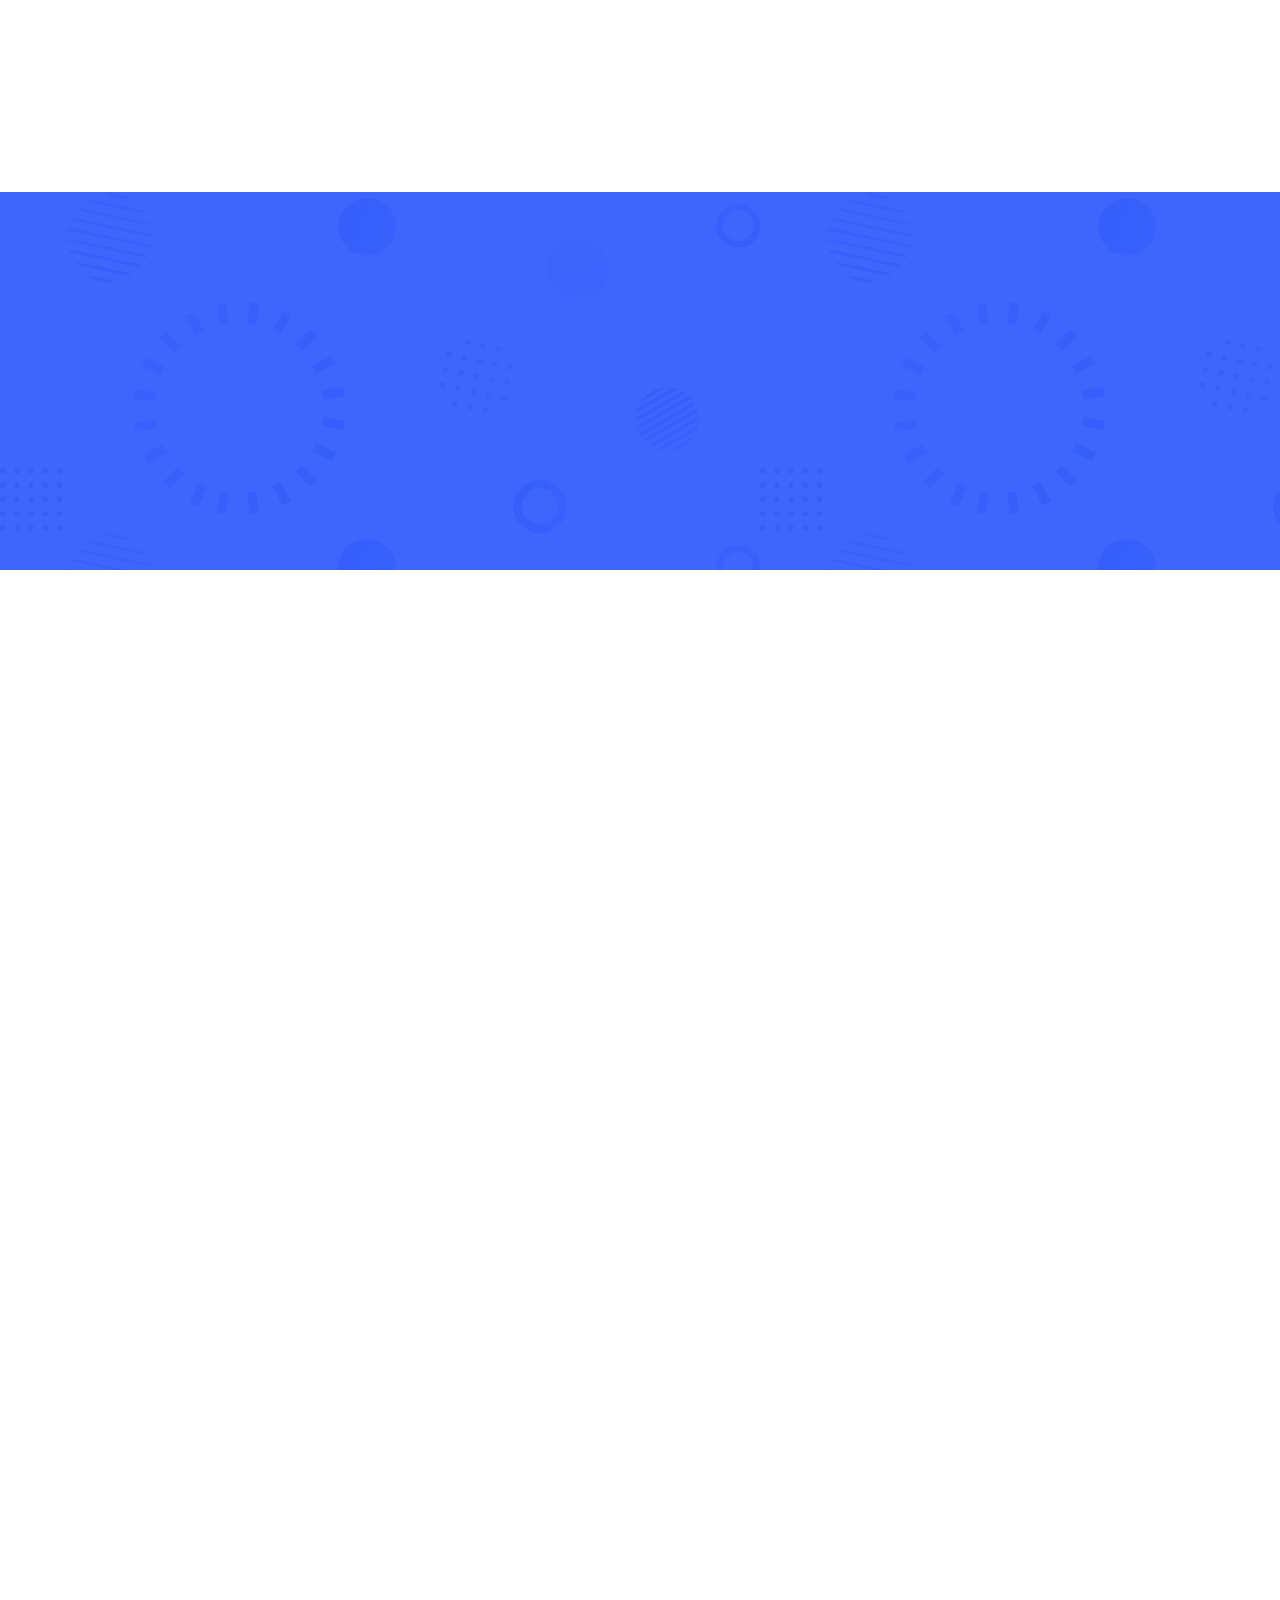
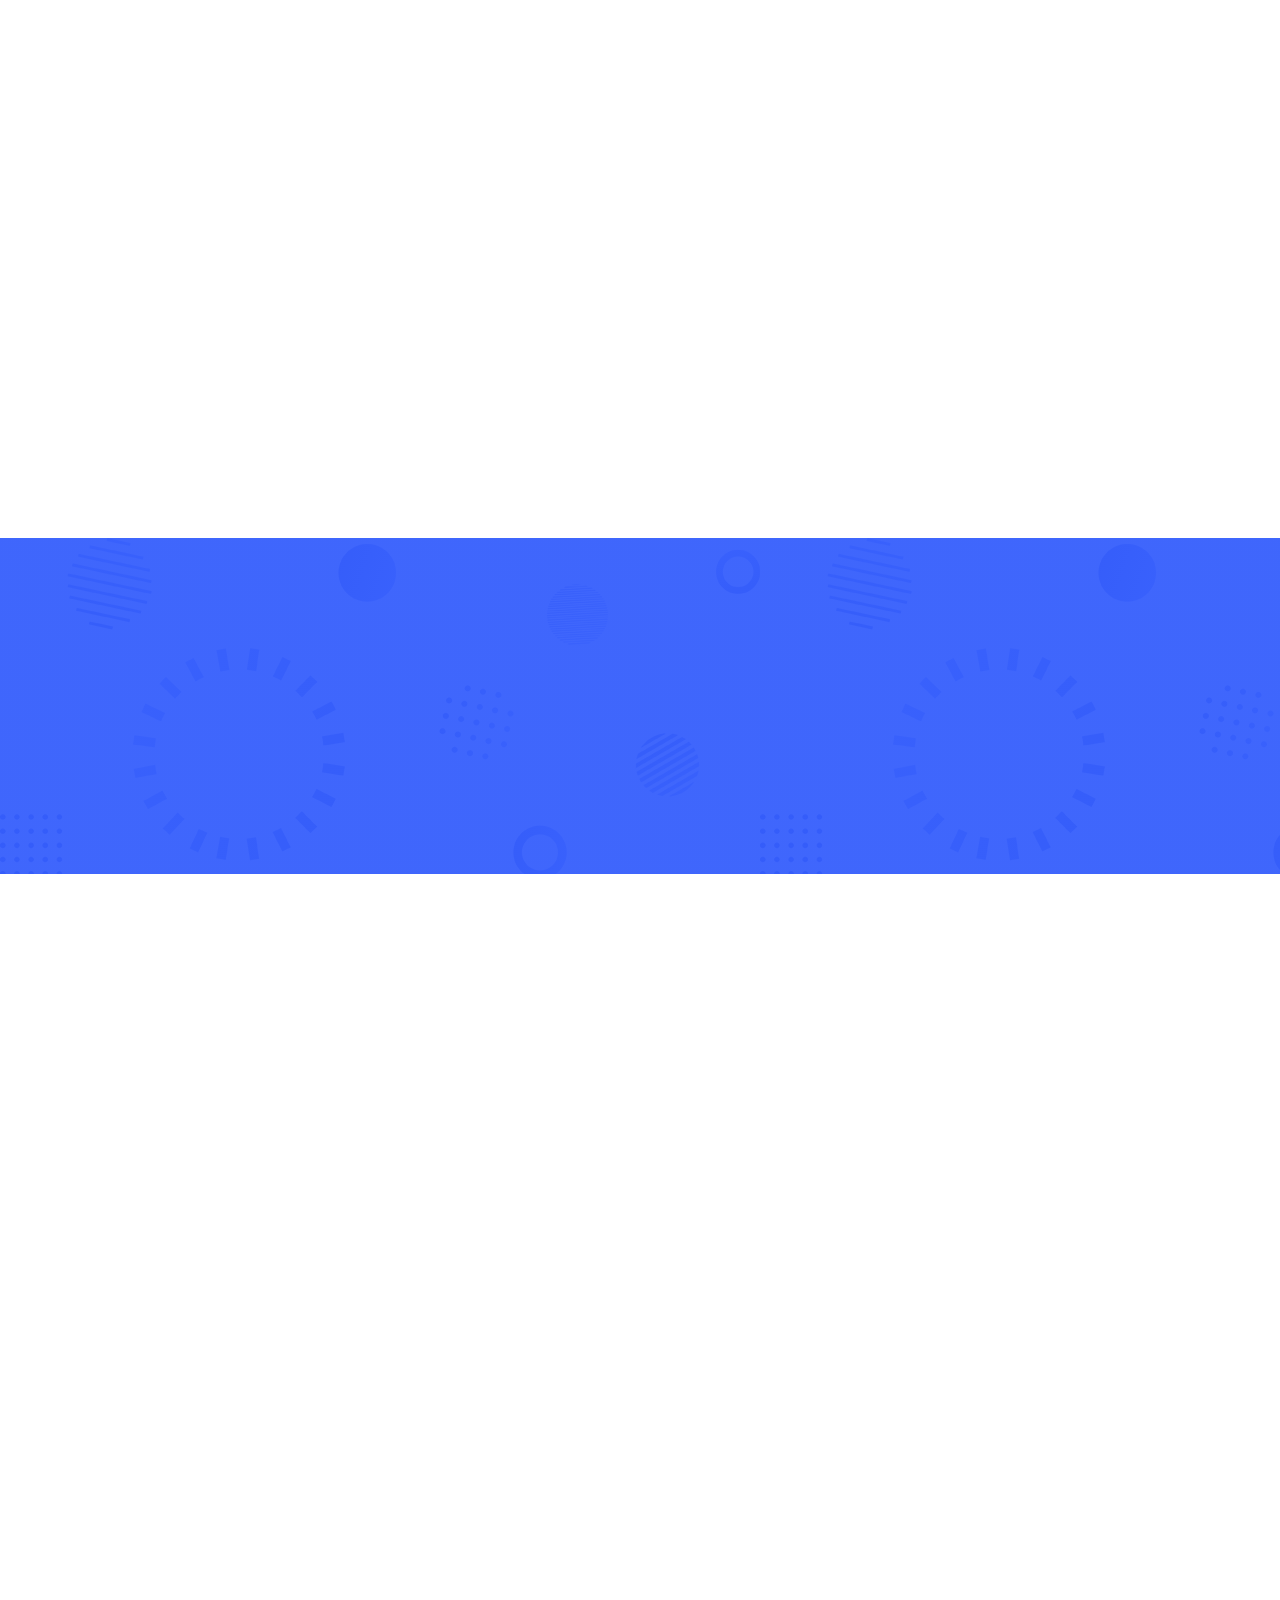
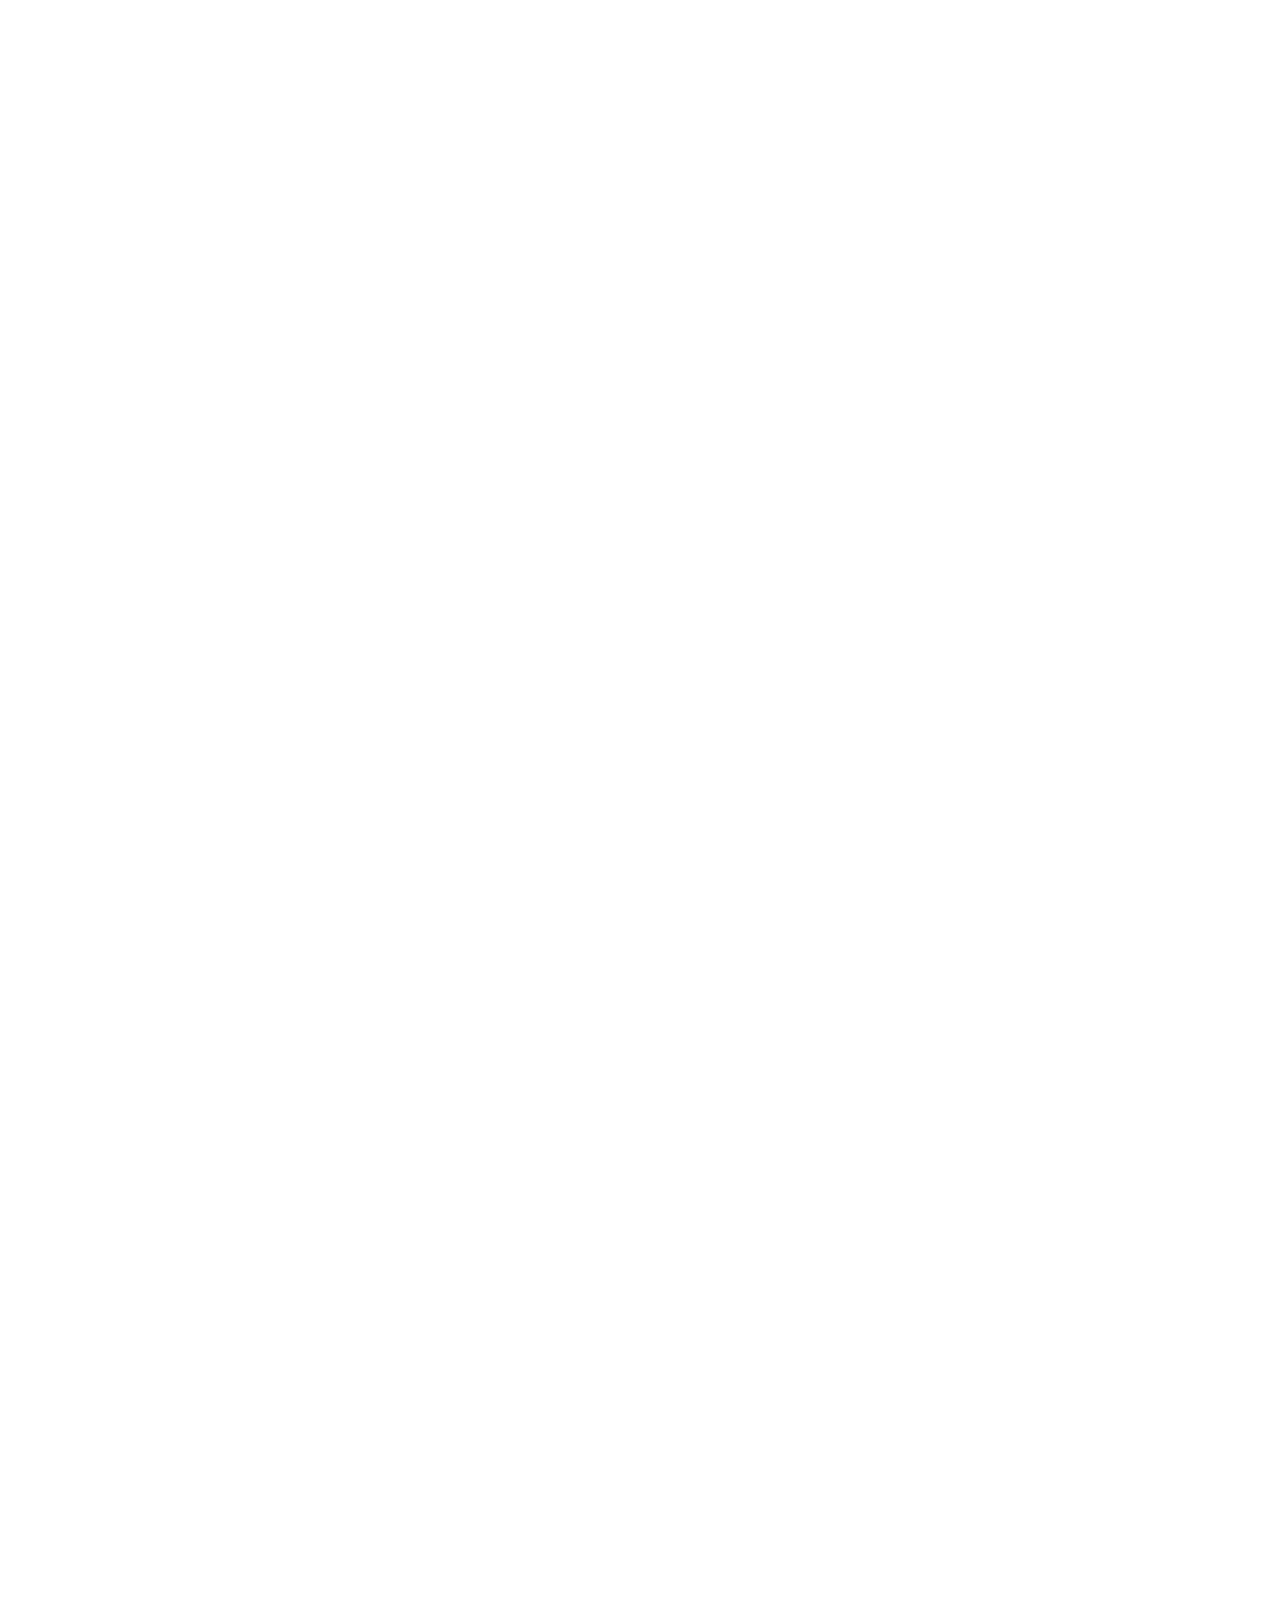
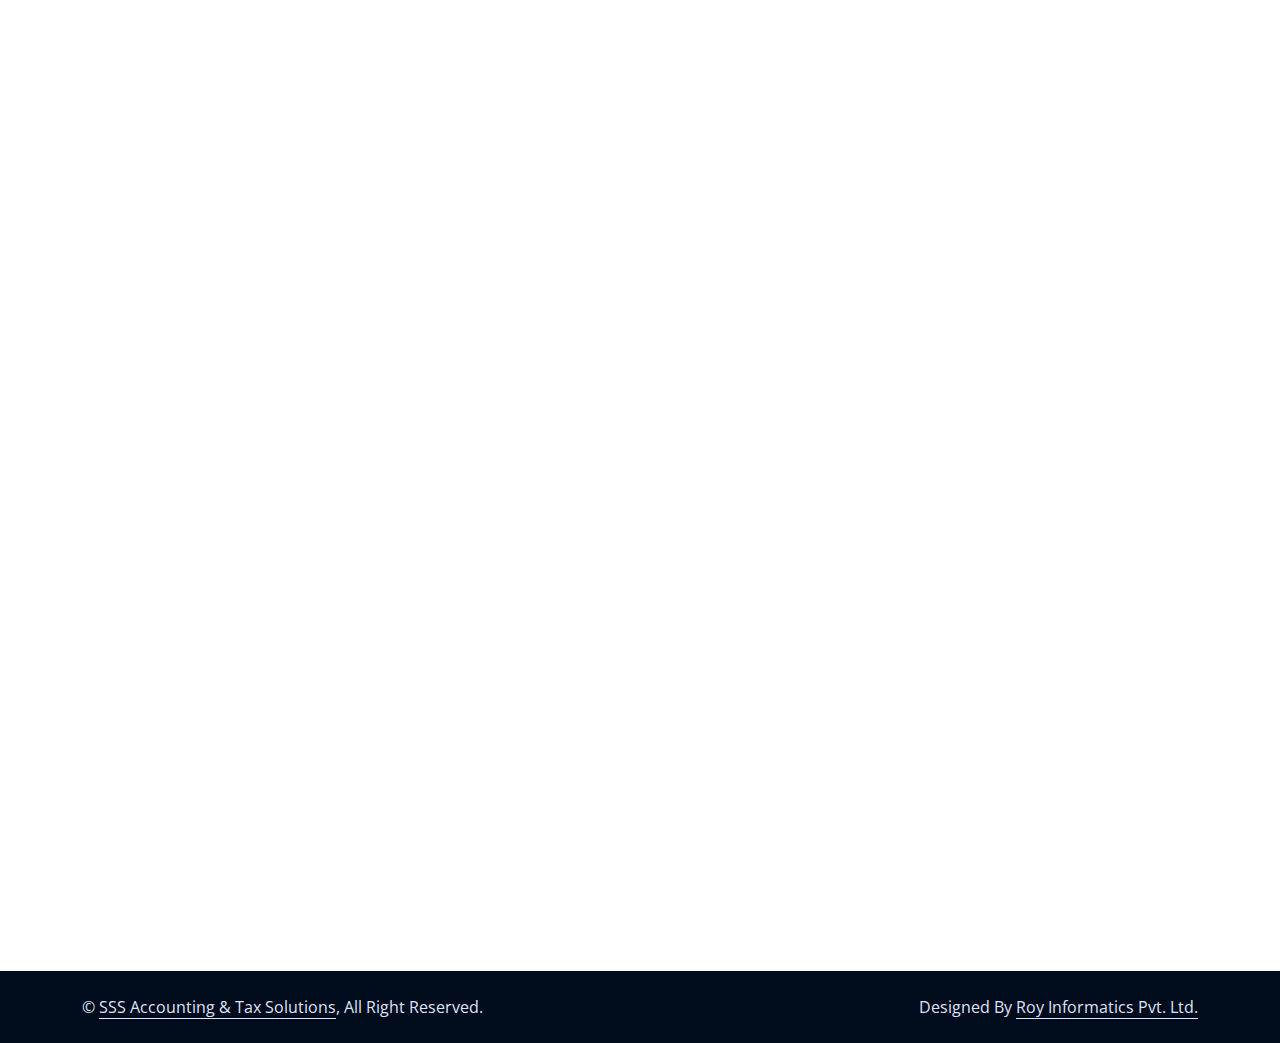
==== commit dea90f8a: "most of the modification done in index page" ====
--- a/index.html
+++ b/index.html
@@ -1,70 +1,127 @@
 <!DOCTYPE html>
 <html lang="en">
-
-<head>
-    <meta charset="utf-8">
-    <title>Finanza - Financial Services Website Template</title>
-    <meta content="width=device-width, initial-scale=1.0" name="viewport">
-    <meta content="" name="keywords">
-    <meta content="" name="description">
+  <head>
+    <meta charset="utf-8" />
+    <title>
+      SSS Accounting & Tax Solutions - Financial Services Website Template
+    </title>
+    <meta content="width=device-width, initial-scale=1.0" name="viewport" />
+    <meta content="" name="keywords" />
+    <meta content="" name="description" />
 
     <!-- Favicon -->
-    <link href="img/favicon.ico" rel="icon">
+    <link href="img/sss_logo.ico" rel="icon" />
 
     <!-- Google Web Fonts -->
-    <link rel="preconnect" href="https://fonts.googleapis.com">
-    <link rel="preconnect" href="https://fonts.gstatic.com" crossorigin>
-    <link href="https://fonts.googleapis.com/css2?family=Jost:wght@500;600;700&family=Open+Sans:wght@400;500&display=swap" rel="stylesheet">  
+    <link rel="preconnect" href="https://fonts.googleapis.com" />
+    <link rel="preconnect" href="https://fonts.gstatic.com" crossorigin />
+    <link
+      href="https://fonts.googleapis.com/css2?family=Jost:wght@500;600;700&family=Open+Sans:wght@400;500&display=swap"
+      rel="stylesheet"
+    />
 
     <!-- Icon Font Stylesheet -->
-    <link href="https://cdnjs.cloudflare.com/ajax/libs/font-awesome/5.10.0/css/all.min.css" rel="stylesheet">
-    <link href="https://cdn.jsdelivr.net/npm/bootstrap-icons@1.4.1/font/bootstrap-icons.css" rel="stylesheet">
+    <link
+      href="https://cdnjs.cloudflare.com/ajax/libs/font-awesome/5.10.0/css/all.min.css"
+      rel="stylesheet"
+    />
+    <link
+      href="https://cdn.jsdelivr.net/npm/bootstrap-icons@1.4.1/font/bootstrap-icons.css"
+      rel="stylesheet"
+    />
 
     <!-- Libraries Stylesheet -->
-    <link href="lib/animate/animate.min.css" rel="stylesheet">
-    <link href="lib/owlcarousel/assets/owl.carousel.min.css" rel="stylesheet">
+    <link href="lib/animate/animate.min.css" rel="stylesheet" />
+    <link href="lib/owlcarousel/assets/owl.carousel.min.css" rel="stylesheet" />
 
     <!-- Customized Bootstrap Stylesheet -->
-    <link href="css/bootstrap.min.css" rel="stylesheet">
+    <link href="css/bootstrap.min.css" rel="stylesheet" />
 
     <!-- Template Stylesheet -->
-    <link href="css/style.css" rel="stylesheet">
-</head>
-
-<body>
+    <link href="css/style.css" rel="stylesheet" />
+  </head>
+
+  <body>
     <!-- Spinner Start -->
-    <div id="spinner" class="show bg-white position-fixed translate-middle w-100 vh-100 top-50 start-50 d-flex align-items-center justify-content-center">
-        <div class="spinner-border text-primary" role="status" style="width: 3rem; height: 3rem;"></div>
+    <div
+      id="spinner"
+      class="show bg-white position-fixed translate-middle w-100 vh-100 top-50 start-50 d-flex align-items-center justify-content-center"
+    >
+      <div
+        class="spinner-border text-primary"
+        role="status"
+        style="width: 3rem; height: 3rem"
+      ></div>
     </div>
     <!-- Spinner End -->
 
-
     <!-- Navbar Start -->
-    <div class="container-fluid fixed-top px-0 wow fadeIn" data-wow-delay="0.1s">
-        <div class="top-bar row gx-0 align-items-center d-none d-lg-flex">
-            <div class="col-lg-6 px-5 text-start">
-                <small><i class="fa fa-map-marker-alt text-primary me-2"></i>123 Street, New York, USA</small>
-                <small class="ms-4"><i class="fa fa-clock text-primary me-2"></i>9.00 am - 9.00 pm</small>
-            </div>
-            <div class="col-lg-6 px-5 text-end">
-                <small><i class="fa fa-envelope text-primary me-2"></i>info@example.com</small>
-                <small class="ms-4"><i class="fa fa-phone-alt text-primary me-2"></i>+012 345 6789</small>
-            </div>
-        </div>
-
-        <nav class="navbar navbar-expand-lg navbar-light py-lg-0 px-lg-5 wow fadeIn" data-wow-delay="0.1s">
-            <a href="index.html" class="navbar-brand ms-4 ms-lg-0">
-                <h1 class="display-5 text-primary m-0">Finanza</h1>
-            </a>
-            <button type="button" class="navbar-toggler me-4" data-bs-toggle="collapse" data-bs-target="#navbarCollapse">
-                <span class="navbar-toggler-icon"></span>
-            </button>
-            <div class="collapse navbar-collapse" id="navbarCollapse">
-                <div class="navbar-nav ms-auto p-4 p-lg-0">
-                    <a href="index.html" class="nav-item nav-link active">Home</a>
-                    <a href="about.html" class="nav-item nav-link">About</a>
-                    <a href="service.html" class="nav-item nav-link">Services</a>
-                    <div class="nav-item dropdown">
+    <div
+      class="container-fluid fixed-top px-0 wow fadeIn"
+      data-wow-delay="0.1s"
+    >
+      <div class="top-bar row gx-0 align-items-center d-none d-lg-flex">
+        <!-- <div class="col-lg-6 px-5 text-start ">
+          <small
+            ><i class="fa fa-map-marker-alt text-primary me-2"></i>D-23, Vaishnav vihar colony, Benar Road, Jhotwara, Jaipur-302012</small
+          >
+          <small class="ms-4"
+            ><i class="fa fa-clock text-primary me-2"></i>9.00 am - 9.00
+            pm</small
+          >
+        </div> -->
+        
+        <div class="col-lg-6 px-5 text-start starting-box">
+            
+            
+            <small class="d-block">
+                <i class="fa fa-map-marker-alt text-primary me-2"></i>
+                D-23, Vaishnav vihar colony, Benar Road, Jhotwara, Jaipur-302012
+            </small>
+            <small class="d-block">
+                <i class="fa fa-clock text-primary me-2"></i>
+                9.00 am - 9.00 pm
+            </small>
+           
+            
+            
+        </div>
+
+        <div class="col-lg-6 px-5 text-end">
+          <small
+            ><i class="fa fa-envelope text-primary me-2"></i
+            >saurabhtailor20@gmail.com</small
+          >
+          <small class="ms-4"
+            ><i class="fa fa-phone-alt text-primary me-2"></i>+91-8619943077</small
+          >
+        </div>
+      </div>
+
+      <nav
+        class="navbar navbar-expand-lg navbar-light py-lg-0 px-lg-5 wow fadeIn"
+        data-wow-delay="0.1s"
+      >
+        <a href="index.html" class="navbar-brand ms-4 ms-lg-0">
+          <h1 class="display-5 text-primary m-0">
+            SSS Accounting & Tax Solutions
+          </h1>
+        </a>
+        <button
+          type="button"
+          class="navbar-toggler me-4"
+          data-bs-toggle="collapse"
+          data-bs-target="#navbarCollapse"
+        >
+          <span class="navbar-toggler-icon"></span>
+        </button>
+        <div class="collapse navbar-collapse" id="navbarCollapse">
+          <div class="navbar-nav ms-auto p-4 p-lg-0">
+            <a href="index.html" class="nav-item nav-link active">Home</a>
+            <a href="about.html" class="nav-item nav-link">About</a>
+            <a href="service.html" class="nav-item nav-link">Services</a>
+            <!-- modified -->
+            <!-- <div class="nav-item dropdown">
                         <a href="#" class="nav-link dropdown-toggle" data-bs-toggle="dropdown">Pages</a>
                         <div class="dropdown-menu border-light m-0">
                             <a href="project.html" class="dropdown-item">Projects</a>
@@ -73,630 +130,1065 @@
                             <a href="testimonial.html" class="dropdown-item">Testimonial</a>
                             <a href="404.html" class="dropdown-item">404 Page</a>
                         </div>
-                    </div>
-                    <a href="contact.html" class="nav-item nav-link">Contact</a>
-                </div>
-                <div class="d-none d-lg-flex ms-2">
-                    <a class="btn btn-light btn-sm-square rounded-circle ms-3" href="">
-                        <small class="fab fa-facebook-f text-primary"></small>
-                    </a>
-                    <a class="btn btn-light btn-sm-square rounded-circle ms-3" href="">
-                        <small class="fab fa-twitter text-primary"></small>
-                    </a>
-                    <a class="btn btn-light btn-sm-square rounded-circle ms-3" href="">
-                        <small class="fab fa-linkedin-in text-primary"></small>
-                    </a>
-                </div>
-            </div>
-        </nav>
+                    </div> -->
+            <a href="contact.html" class="nav-item nav-link">Contact</a>
+          </div>
+          <div class="d-none d-lg-flex ms-2">
+            <a class="btn btn-light btn-sm-square rounded-circle ms-3" href="https://www.facebook.com/profile.php?id=61564463548424">
+              <small class="fab fa-facebook-f text-primary"></small>
+            </a>
+            <a class="btn btn-light btn-sm-square rounded-circle ms-3" href="https://www.instagram.com/sssaccountingsolutions?igsh=eHU3bjV6MG1ub3Iz">
+              <small class="fab fa-instagram text-primary"></small>
+            </a>
+            <a class="btn btn-light btn-sm-square rounded-circle ms-3" href="https://wa.me/918619943077">
+              <small class="fab fa-whatsapp text-primary"></small>
+            </a>
+          </div>
+        </div>
+      </nav>
     </div>
     <!-- Navbar End -->
-
 
     <!-- Carousel Start -->
     <div class="container-fluid p-0 mb-5 wow fadeIn" data-wow-delay="0.1s">
-        <div id="header-carousel" class="carousel slide carousel-fade" data-bs-ride="carousel">
-            <div class="carousel-inner">
-                <div class="carousel-item active">
-                    <img class="w-100" src="img/carousel-1.jpg" alt="Image">
-                    <div class="carousel-caption">
-                        <div class="container">
-                            <div class="row justify-content-start">
-                                <div class="col-lg-8">
-                                    <p class="d-inline-block border border-white rounded text-primary fw-semi-bold py-1 px-3 animated slideInDown">Welcome to Finanza</p>
-                                    <h1 class="display-1 mb-4 animated slideInDown">Your Financial Status Is Our Goal</h1>
-                                    <a href="" class="btn btn-primary py-3 px-5 animated slideInDown">Explore More</a>
-                                </div>
-                            </div>
-                        </div>
-                    </div>
-                </div>
-                <div class="carousel-item">
-                    <img class="w-100" src="img/carousel-2.jpg" alt="Image">
-                    <div class="carousel-caption">
-                        <div class="container">
-                            <div class="row justify-content-start">
-                                <div class="col-lg-7">
-                                    <p class="d-inline-block border border-white rounded text-primary fw-semi-bold py-1 px-3 animated slideInDown">Welcome to Finanza</p>
-                                    <h1 class="display-1 mb-4 animated slideInDown">True Financial Support For You</h1>
-                                    <a href="" class="btn btn-primary py-3 px-5 animated slideInDown">Explore More</a>
-                                </div>
-                            </div>
-                        </div>
-                    </div>
-                </div>
-            </div>
-            <button class="carousel-control-prev" type="button" data-bs-target="#header-carousel"
-                data-bs-slide="prev">
-                <span class="carousel-control-prev-icon" aria-hidden="true"></span>
-                <span class="visually-hidden">Previous</span>
-            </button>
-            <button class="carousel-control-next" type="button" data-bs-target="#header-carousel"
-                data-bs-slide="next">
-                <span class="carousel-control-next-icon" aria-hidden="true"></span>
-                <span class="visually-hidden">Next</span>
-            </button>
-        </div>
+      <div
+        id="header-carousel"
+        class="carousel slide carousel-fade"
+        data-bs-ride="carousel"
+      >
+        <div class="carousel-inner">
+          <div class="carousel-item active">
+            <img class="w-100" src="img/carousel-1.jpg" alt="Image" />
+            <div class="carousel-caption">
+              <div class="container">
+                <div class="row justify-content-start">
+                  <div class="col-lg-8">
+                    <p
+                      class="d-inline-block border border-white rounded text-primary fw-semi-bold py-1 px-3 animated slideInDown"
+                    >
+                      Welcome to SSS Accounting & Tax Solutions
+                    </p>
+                    <h1 class="display-3 mb-4 animated slideInDown">
+                       Your Financial Success Is Our Commitment.
+                    </h1>
+                    <a
+                      href=""
+                      class="btn btn-primary py-3 px-5 animated slideInDown"
+                      >Explore More</a
+                    >
+                  </div>
+                </div>
+              </div>
+            </div>
+          </div>
+          <div class="carousel-item">
+            <img class="w-100" src="img/carousel-2.jpg" alt="Image" />
+            <div class="carousel-caption">
+              <div class="container">
+                <div class="row justify-content-start">
+                  <div class="col-lg-7">
+                    <p
+                      class="d-inline-block border border-white rounded text-primary fw-semi-bold py-1 px-3 animated slideInDown"
+                    >
+                      Welcome to SSS Accounting & Tax Solutions
+                    </p>
+                    <h1 class="display-5 mb-4 animated slideInDown">
+                      Comprehensive Tax Solutions for Every Need.
+                    </h1>
+                    <a
+                      href=""
+                      class="btn btn-primary py-3 px-5 animated slideInDown"
+                      >Explore More</a
+                    >
+                  </div>
+                </div>
+              </div>
+            </div>
+          </div>
+        </div>
+        <button
+          class="carousel-control-prev"
+          type="button"
+          data-bs-target="#header-carousel"
+          data-bs-slide="prev"
+        >
+          <span class="carousel-control-prev-icon" aria-hidden="true"></span>
+          <span class="visually-hidden">Previous</span>
+        </button>
+        <button
+          class="carousel-control-next"
+          type="button"
+          data-bs-target="#header-carousel"
+          data-bs-slide="next"
+        >
+          <span class="carousel-control-next-icon" aria-hidden="true"></span>
+          <span class="visually-hidden">Next</span>
+        </button>
+      </div>
     </div>
     <!-- Carousel End -->
-
 
     <!-- About Start -->
     <div class="container-xxl py-5">
-        <div class="container">
-            <div class="row g-4 align-items-end mb-4">
-                <div class="col-lg-6 wow fadeInUp" data-wow-delay="0.1s">
-                    <img class="img-fluid rounded" src="img/about.jpg">
-                </div>
-                <div class="col-lg-6 wow fadeInUp" data-wow-delay="0.3s">
-                    <p class="d-inline-block border rounded text-primary fw-semi-bold py-1 px-3">About Us</p>
-                    <h1 class="display-5 mb-4">We Help Our Clients To Grow Their Business</h1>
-                    <p class="mb-4">Tempor erat elitr rebum at clita. Diam dolor diam ipsum sit. Aliqu diam amet diam et eos. Clita erat ipsum et lorem et sit, sed stet lorem sit clita duo justo magna dolore erat amet</p>
-                    <div class="border rounded p-4">
-                        <nav>
-                            <div class="nav nav-tabs mb-3" id="nav-tab" role="tablist">
-                                <button class="nav-link fw-semi-bold active" id="nav-story-tab" data-bs-toggle="tab" data-bs-target="#nav-story" type="button" role="tab" aria-controls="nav-story" aria-selected="true">Story</button>
-                                <button class="nav-link fw-semi-bold" id="nav-mission-tab" data-bs-toggle="tab" data-bs-target="#nav-mission" type="button" role="tab" aria-controls="nav-mission" aria-selected="false">Mission</button>
-                                <button class="nav-link fw-semi-bold" id="nav-vision-tab" data-bs-toggle="tab" data-bs-target="#nav-vision" type="button" role="tab" aria-controls="nav-vision" aria-selected="false">Vision</button>
-                            </div>
-                        </nav>
-                        <div class="tab-content" id="nav-tabContent">
-                            <div class="tab-pane fade show active" id="nav-story" role="tabpanel" aria-labelledby="nav-story-tab">
-                                <p>Tempor erat elitr rebum at clita. Diam dolor diam ipsum et tempor sit. Aliqu diam amet diam et eos labore.</p>
-                                <p class="mb-0">Diam dolor diam ipsum et tempor sit. Aliqu diam amet diam et eos labore. Clita erat ipsum et lorem et sit</p>
-                            </div>
-                            <div class="tab-pane fade" id="nav-mission" role="tabpanel" aria-labelledby="nav-mission-tab">
-                                <p>Tempor erat elitr rebum at clita. Diam dolor diam ipsum et tempor sit. Aliqu diam amet diam et eos labore.</p>
-                                <p class="mb-0">Diam dolor diam ipsum et tempor sit. Aliqu diam amet diam et eos labore. Clita erat ipsum et lorem et sit</p>
-                            </div>
-                            <div class="tab-pane fade" id="nav-vision" role="tabpanel" aria-labelledby="nav-vision-tab">
-                                <p>Tempor erat elitr rebum at clita. Diam dolor diam ipsum et tempor sit. Aliqu diam amet diam et eos labore.</p>
-                                <p class="mb-0">Diam dolor diam ipsum et tempor sit. Aliqu diam amet diam et eos labore. Clita erat ipsum et lorem et sit</p>
-                            </div>
-                        </div>
-                    </div>
-                </div>
-            </div>
-            <div class="border rounded p-4 wow fadeInUp" data-wow-delay="0.1s">
-                <div class="row g-4">
-                    <div class="col-lg-4 wow fadeIn" data-wow-delay="0.1s">
-                        <div class="h-100">
-                            <div class="d-flex">
-                                <div class="flex-shrink-0 btn-lg-square rounded-circle bg-primary">
-                                    <i class="fa fa-times text-white"></i>
-                                </div>
-                                <div class="ps-3">
-                                    <h4>No Hidden Cost</h4>
-                                    <span>Clita erat ipsum lorem sit sed stet duo justo</span>
-                                </div>
-                                <div class="border-end d-none d-lg-block"></div>
-                            </div>
-                            <div class="border-bottom mt-4 d-block d-lg-none"></div>
-                        </div>
-                    </div>
-                    <div class="col-lg-4 wow fadeIn" data-wow-delay="0.3s">
-                        <div class="h-100">
-                            <div class="d-flex">
-                                <div class="flex-shrink-0 btn-lg-square rounded-circle bg-primary">
-                                    <i class="fa fa-users text-white"></i>
-                                </div>
-                                <div class="ps-3">
-                                    <h4>Dedicated Team</h4>
-                                    <span>Clita erat ipsum lorem sit sed stet duo justo</span>
-                                </div>
-                                <div class="border-end d-none d-lg-block"></div>
-                            </div>
-                            <div class="border-bottom mt-4 d-block d-lg-none"></div>
-                        </div>
-                    </div>
-                    <div class="col-lg-4 wow fadeIn" data-wow-delay="0.5s">
-                        <div class="h-100">
-                            <div class="d-flex">
-                                <div class="flex-shrink-0 btn-lg-square rounded-circle bg-primary">
-                                    <i class="fa fa-phone text-white"></i>
-                                </div>
-                                <div class="ps-3">
-                                    <h4>24/7 Available</h4>
-                                    <span>Clita erat ipsum lorem sit sed stet duo justo</span>
-                                </div>
-                            </div>
-                        </div>
-                    </div>
-                </div>
-            </div>
-        </div>
+      <div class="container">
+        <div class="row g-4 align-items-end mb-4">
+          <div class="col-lg-6 wow fadeInUp" data-wow-delay="0.1s">
+            <img class="img-fluid rounded" src="img/about.jpg" />
+          </div>
+          <div class="col-lg-6 wow fadeInUp" data-wow-delay="0.3s">
+            <p
+              class="d-inline-block border rounded text-primary fw-semi-bold py-1 px-3"
+            >
+              About Us
+            </p>
+            <h1 class="display-5 mb-4">
+              We Help Our Clients To Grow Their Business
+            </h1>
+            <p class="mb-4">
+                At SSS Accounting & Tax Solutions, we are committed to providing top-notch financial services tailored to meet the unique needs of your business. Our team of experts offers comprehensive accounting, tax filing, business registration, and compliance services to ensure your financial health and growth. Trust us to handle the complexities of financial management so you can focus on what you do best.
+              <!-- Tempor erat elitr rebum at clita. Diam dolor diam ipsum sit. Aliqu
+              diam amet diam et eos. Clita erat ipsum et lorem et sit, sed stet
+              lorem sit clita duo justo magna dolore erat amet -->
+            </p>
+            <div class="border rounded p-4">
+              <nav>
+                <div class="nav nav-tabs mb-3" id="nav-tab" role="tablist">
+                  <button
+                    class="nav-link fw-semi-bold active"
+                    id="nav-story-tab"
+                    data-bs-toggle="tab"
+                    data-bs-target="#nav-story"
+                    type="button"
+                    role="tab"
+                    aria-controls="nav-story"
+                    aria-selected="true"
+                  >
+                    Story
+                  </button>
+                  <button
+                    class="nav-link fw-semi-bold"
+                    id="nav-mission-tab"
+                    data-bs-toggle="tab"
+                    data-bs-target="#nav-mission"
+                    type="button"
+                    role="tab"
+                    aria-controls="nav-mission"
+                    aria-selected="false"
+                  >
+                    Mission
+                  </button>
+                  <button
+                    class="nav-link fw-semi-bold"
+                    id="nav-vision-tab"
+                    data-bs-toggle="tab"
+                    data-bs-target="#nav-vision"
+                    type="button"
+                    role="tab"
+                    aria-controls="nav-vision"
+                    aria-selected="false"
+                  >
+                    Vision
+                  </button>
+                </div>
+              </nav>
+              <div class="tab-content" id="nav-tabContent">
+                <div
+                  class="tab-pane fade show active"
+                  id="nav-story"
+                  role="tabpanel"
+                  aria-labelledby="nav-story-tab"
+                >
+                  <p>
+                    Our journey began with a simple goal: to provide reliable and effective financial solutions. Over the years, we have expanded our services to cover all aspects of accounting and taxation, building a reputation for excellence and trust in the industry. From small startups to established businesses, our dedicated team has been helping clients navigate the complexities of financial management, ensuring compliance and maximizing growth opportunities.
+                  </p>
+                 
+                </div>
+                <div
+                  class="tab-pane fade"
+                  id="nav-mission"
+                  role="tabpanel"
+                  aria-labelledby="nav-mission-tab"
+                >
+                  <p>
+                   Our mission is to deliver comprehensive financial services that drive success and foster growth. We strive to understand the unique needs of each client, providing personalized solutions that enhance their financial stability and business performance. We are committed to transparency, integrity, and excellence in all our interactions, aiming to be the trusted partner our clients can rely on for all their financial needs.
+                  </p>
+                  
+                </div>
+                <div
+                  class="tab-pane fade"
+                  id="nav-vision"
+                  role="tabpanel"
+                  aria-labelledby="nav-vision-tab"
+                >
+                  <p>
+                   Our vision is to be the leading provider of accounting and financial services, known for our innovative solutions and exceptional client service. We aim to set new standards in the industry, continuously evolving to meet the changing needs of our clients. By embracing technology and fostering a culture of continuous improvement, we seek to deliver unparalleled value and support to businesses, helping them achieve their financial goals with confidence.
+                  </p>
+                  
+                </div>
+              </div>
+            </div>
+          </div>
+        </div>
+        <div class="border rounded p-4 wow fadeInUp" data-wow-delay="0.1s">
+          <div class="row g-4">
+            <div class="col-lg-4 wow fadeIn" data-wow-delay="0.1s">
+              <div class="h-100">
+                <div class="d-flex">
+                  <div
+                    class="flex-shrink-0 btn-lg-square rounded-circle bg-primary"
+                  >
+                    <i class="fa fa-times text-white"></i>
+                  </div>
+                  <div class="ps-3">
+                    <h4>No Hidden Cost</h4>
+                    <span>We ensure complete transparency in our pricing, so you only pay for the services you need with no unexpected fees</span>
+                  </div>
+                  <div class="border-end d-none d-lg-block"></div>
+                </div>
+                <div class="border-bottom mt-4 d-block d-lg-none"></div>
+              </div>
+            </div>
+            <div class="col-lg-4 wow fadeIn" data-wow-delay="0.3s">
+              <div class="h-100">
+                <div class="d-flex">
+                  <div
+                    class="flex-shrink-0 btn-lg-square rounded-circle bg-primary"
+                  >
+                    <i class="fa fa-users text-white"></i>
+                  </div>
+                  <div class="ps-3">
+                    <h4>Dedicated Team</h4>
+                    <span>Our skilled team offers personalized support to ensure your financial needs are expertly handled</span>
+                  </div>
+                  <div class="border-end d-none d-lg-block"></div>
+                </div>
+                <div class="border-bottom mt-4 d-block d-lg-none"></div>
+              </div>
+            </div>
+            <div class="col-lg-4 wow fadeIn" data-wow-delay="0.5s">
+              <div class="h-100">
+                <div class="d-flex">
+                  <div
+                    class="flex-shrink-0 btn-lg-square rounded-circle bg-primary"
+                  >
+                    <i class="fa fa-phone text-white"></i>
+                  </div>
+                  <div class="ps-3">
+                    <h4>24/7 Available</h4>
+                    <span>Our services are available around the clock, ensuring you receive support whenever you need it.</span>
+                  </div>
+                </div>
+              </div>
+            </div>
+          </div>
+        </div>
+      </div>
     </div>
     <!-- About End -->
-
 
     <!-- Facts Start -->
     <div class="container-fluid facts my-5 py-5">
-        <div class="container py-5">
-            <div class="row g-5">
-                <div class="col-sm-6 col-lg-3 text-center wow fadeIn" data-wow-delay="0.1s">
-                    <i class="fa fa-users fa-3x text-white mb-3"></i>
-                    <h1 class="display-4 text-white" data-toggle="counter-up">1234</h1>
-                    <span class="fs-5 text-white">Happy Clients</span>
-                    <hr class="bg-white w-25 mx-auto mb-0">
-                </div>
-                <div class="col-sm-6 col-lg-3 text-center wow fadeIn" data-wow-delay="0.3s">
-                    <i class="fa fa-check fa-3x text-white mb-3"></i>
-                    <h1 class="display-4 text-white" data-toggle="counter-up">1234</h1>
-                    <span class="fs-5 text-white">Projects Completed</span>
-                    <hr class="bg-white w-25 mx-auto mb-0">
-                </div>
-                <div class="col-sm-6 col-lg-3 text-center wow fadeIn" data-wow-delay="0.5s">
-                    <i class="fa fa-users-cog fa-3x text-white mb-3"></i>
-                    <h1 class="display-4 text-white" data-toggle="counter-up">1234</h1>
-                    <span class="fs-5 text-white">Dedicated Staff</span>
-                    <hr class="bg-white w-25 mx-auto mb-0">
-                </div>
-                <div class="col-sm-6 col-lg-3 text-center wow fadeIn" data-wow-delay="0.7s">
-                    <i class="fa fa-award fa-3x text-white mb-3"></i>
-                    <h1 class="display-4 text-white" data-toggle="counter-up">1234</h1>
-                    <span class="fs-5 text-white">Awards Achieved</span>
-                    <hr class="bg-white w-25 mx-auto mb-0">
-                </div>
-            </div>
-        </div>
+      <div class="container py-5">
+        <div class="row g-5">
+          <div
+            class="col-sm-6 col-lg-3 text-center wow fadeIn"
+            data-wow-delay="0.1s"
+          >
+            <i class="fa fa-users fa-3x text-white mb-3"></i>
+            <h1 class="display-4 text-white" data-toggle="counter-up">1234</h1>
+            <span class="fs-5 text-white">Happy Clients</span>
+            <hr class="bg-white w-25 mx-auto mb-0" />
+          </div>
+          <div
+            class="col-sm-6 col-lg-3 text-center wow fadeIn"
+            data-wow-delay="0.3s"
+          >
+            <i class="fa fa-check fa-3x text-white mb-3"></i>
+            <h1 class="display-4 text-white" data-toggle="counter-up">1234</h1>
+            <span class="fs-5 text-white">Projects Completed</span>
+            <hr class="bg-white w-25 mx-auto mb-0" />
+          </div>
+          <div
+            class="col-sm-6 col-lg-3 text-center wow fadeIn"
+            data-wow-delay="0.5s"
+          >
+            <i class="fa fa-users-cog fa-3x text-white mb-3"></i>
+            <h1 class="display-4 text-white" data-toggle="counter-up">1234</h1>
+            <span class="fs-5 text-white">Dedicated Staff</span>
+            <hr class="bg-white w-25 mx-auto mb-0" />
+          </div>
+          <div
+            class="col-sm-6 col-lg-3 text-center wow fadeIn"
+            data-wow-delay="0.7s"
+          >
+            <i class="fa fa-award fa-3x text-white mb-3"></i>
+            <h1 class="display-4 text-white" data-toggle="counter-up">1234</h1>
+            <span class="fs-5 text-white">Awards Achieved</span>
+            <hr class="bg-white w-25 mx-auto mb-0" />
+          </div>
+        </div>
+      </div>
     </div>
     <!-- Facts End -->
-
 
     <!-- Features Start -->
     <div class="container-xxl feature py-5">
-        <div class="container">
-            <div class="row g-5 align-items-center">
-                <div class="col-lg-6 wow fadeInUp" data-wow-delay="0.1s">
-                    <p class="d-inline-block border rounded text-primary fw-semi-bold py-1 px-3">Why Choosing Us!</p>
-                    <h1 class="display-5 mb-4">Few Reasons Why People Choosing Us!</h1>
-                    <p class="mb-4">Tempor erat elitr rebum at clita. Diam dolor diam ipsum sit. Aliqu diam amet diam et eos. Clita erat ipsum et lorem et sit, sed stet lorem sit clita duo justo magna dolore erat amet</p>
-                    <a class="btn btn-primary py-3 px-5" href="">Explore More</a>
-                </div>
-                <div class="col-lg-6">
-                    <div class="row g-4 align-items-center">
-                        <div class="col-md-6">
-                            <div class="row g-4">
-                                <div class="col-12 wow fadeIn" data-wow-delay="0.3s">
-                                    <div class="feature-box border rounded p-4">
-                                        <i class="fa fa-check fa-3x text-primary mb-3"></i>
-                                        <h4 class="mb-3">Fast Executions</h4>
-                                        <p class="mb-3">Clita erat ipsum et lorem et sit, sed stet lorem sit clita duo justo erat amet</p>
-                                        <a class="fw-semi-bold" href="">Read More <i class="fa fa-arrow-right ms-1"></i></a>
-                                    </div>
-                                </div>
-                                <div class="col-12 wow fadeIn" data-wow-delay="0.5s">
-                                    <div class="feature-box border rounded p-4">
-                                        <i class="fa fa-check fa-3x text-primary mb-3"></i>
-                                        <h4 class="mb-3">Guide & Support</h4>
-                                        <p class="mb-3">Clita erat ipsum et lorem et sit, sed stet lorem sit clita duo justo erat amet</p>
-                                        <a class="fw-semi-bold" href="">Read More <i class="fa fa-arrow-right ms-1"></i></a>
-                                    </div>
-                                </div>
-                            </div>
-                        </div>
-                        <div class="col-md-6 wow fadeIn" data-wow-delay="0.7s">
-                            <div class="feature-box border rounded p-4">
-                                <i class="fa fa-check fa-3x text-primary mb-3"></i>
-                                <h4 class="mb-3">Financial Secure</h4>
-                                <p class="mb-3">Clita erat ipsum et lorem et sit, sed stet lorem sit clita duo justo erat amet</p>
-                                <a class="fw-semi-bold" href="">Read More <i class="fa fa-arrow-right ms-1"></i></a>
-                            </div>
-                        </div>
+      <div class="container">
+        <div class="row g-5 align-items-center">
+          <div class="col-lg-6 wow fadeInUp" data-wow-delay="0.1s">
+            <p
+              class="d-inline-block border rounded text-primary fw-semi-bold py-1 px-3"
+            >
+              Why Choosing Us!
+            </p>
+            <h1 class="display-5 mb-4">Few Reasons Why People Choosing Us!</h1>
+            <p class="mb-4">
+              Our clients choose us for our transparent pricing, dedicated team, and 24/7 support. We are committed to delivering exceptional financial solutions tailored to your needs with integrity and expertise.
+            </p>
+            <a class="btn btn-primary py-3 px-5" href="">Explore More</a>
+          </div>
+          <div class="col-lg-6">
+            <div class="row g-4 align-items-center">
+              <div class="col-md-6">
+                <div class="row g-4">
+                  <div class="col-12 wow fadeIn" data-wow-delay="0.3s">
+                    <div class="feature-box border rounded p-4">
+                      <i class="fa fa-check fa-3x text-primary mb-3"></i>
+                      <h4 class="mb-3">Fast Executions</h4>
+                      <p class="mb-3">
+                       Efficient and prompt execution of tasks ensures that your needs are met swiftly and effectively, minimizing delays and maximizing results.
+                      </p>
+                      <!-- <a class="fw-semi-bold" href=""
+                        >Read More <i class="fa fa-arrow-right ms-1"></i
+                      ></a> -->
                     </div>
-                </div>
-            </div>
-        </div>
+                  </div>
+                  <div class="col-12 wow fadeIn" data-wow-delay="0.5s">
+                    <div class="feature-box border rounded p-4">
+                      <i class="fa fa-check fa-3x text-primary mb-3"></i>
+                      <h4 class="mb-3">Guide & Support</h4>
+                      <p class="mb-3">
+                        Expert guidance and comprehensive support throughout the process ensure you make informed decisions with confidence and ease.
+                      </p>
+                      <!-- <a class="fw-semi-bold" href=""
+                        >Read More <i class="fa fa-arrow-right ms-1"></i
+                      ></a> -->
+                    </div>
+                  </div>
+                </div>
+              </div>
+              <div class="col-md-6 wow fadeIn" data-wow-delay="0.7s">
+                <div class="feature-box border rounded p-4">
+                  <i class="fa fa-check fa-3x text-primary mb-3"></i>
+                  <h4 class="mb-3">Financial Secure</h4>
+                  <p class="mb-3">
+                   We prioritize your financial security with robust measures to protect your assets and ensure long-term stability and peace of mind.
+                  </p>
+                  <!-- <a class="fw-semi-bold" href=""
+                    >Read More <i class="fa fa-arrow-right ms-1"></i
+                  ></a> -->
+                </div>
+              </div>
+            </div>
+          </div>
+        </div>
+      </div>
     </div>
     <!-- Features End -->
-
 
     <!-- Service Start -->
     <div class="container-xxl service py-5">
-        <div class="container">
-            <div class="text-center mx-auto wow fadeInUp" data-wow-delay="0.1s" style="max-width: 600px;">
-                <p class="d-inline-block border rounded text-primary fw-semi-bold py-1 px-3">Our Services</p>
-                <h1 class="display-5 mb-5">Awesome Financial Services For Business</h1>
-            </div>
-            <div class="row g-4 wow fadeInUp" data-wow-delay="0.3s">
-                <div class="col-lg-4">
-                    <div class="nav nav-pills d-flex justify-content-between w-100 h-100 me-4">
-                        <button class="nav-link w-100 d-flex align-items-center text-start border p-4 mb-4 active" data-bs-toggle="pill" data-bs-target="#tab-pane-1" type="button">
-                            <h5 class="m-0"><i class="fa fa-bars text-primary me-3"></i>Financial Planning</h5>
-                        </button>
-                        <button class="nav-link w-100 d-flex align-items-center text-start border p-4 mb-4" data-bs-toggle="pill" data-bs-target="#tab-pane-2" type="button">
-                            <h5 class="m-0"><i class="fa fa-bars text-primary me-3"></i>Cash Investment</h5>
-                        </button>
-                        <button class="nav-link w-100 d-flex align-items-center text-start border p-4 mb-4" data-bs-toggle="pill" data-bs-target="#tab-pane-3" type="button">
-                            <h5 class="m-0"><i class="fa fa-bars text-primary me-3"></i>Financial Consultancy</h5>
-                        </button>
-                        <button class="nav-link w-100 d-flex align-items-center text-start border p-4 mb-0" data-bs-toggle="pill" data-bs-target="#tab-pane-4" type="button">
-                            <h5 class="m-0"><i class="fa fa-bars text-primary me-3"></i>Business Loans</h5>
-                        </button>
+      <div class="container">
+        <div
+          class="text-center mx-auto wow fadeInUp"
+          data-wow-delay="0.1s"
+          style="max-width: 600px"
+        >
+          <p
+            class="d-inline-block border rounded text-primary fw-semi-bold py-1 px-3"
+          >
+            Our Services
+          </p>
+          <h1 class="display-5 mb-5">
+            Awesome Financial Services For Business
+          </h1>
+        </div>
+        <div class="row g-4 wow fadeInUp" data-wow-delay="0.3s">
+          <div class="col-lg-4">
+            <div
+              class="nav nav-pills d-flex justify-content-between w-100 h-100 me-4"
+            >
+              <button
+                class="nav-link w-100 d-flex align-items-center text-start border p-4 mb-4 active"
+                data-bs-toggle="pill"
+                data-bs-target="#tab-pane-1"
+                type="button"
+              >
+                <h5 class="m-0">
+                  <i class="fa fa-bars text-primary me-3"></i>Financial Planning
+                </h5>
+              </button>
+              <button
+                class="nav-link w-100 d-flex align-items-center text-start border p-4 mb-4"
+                data-bs-toggle="pill"
+                data-bs-target="#tab-pane-2"
+                type="button"
+              >
+                <h5 class="m-0">
+                  <i class="fa fa-bars text-primary me-3"></i>Cash Investment
+                </h5>
+              </button>
+              <button
+                class="nav-link w-100 d-flex align-items-center text-start border p-4 mb-4"
+                data-bs-toggle="pill"
+                data-bs-target="#tab-pane-3"
+                type="button"
+              >
+                <h5 class="m-0">
+                  <i class="fa fa-bars text-primary me-3"></i>Financial
+                  Consultancy
+                </h5>
+              </button>
+              <button
+                class="nav-link w-100 d-flex align-items-center text-start border p-4 mb-0"
+                data-bs-toggle="pill"
+                data-bs-target="#tab-pane-4"
+                type="button"
+              >
+                <h5 class="m-0">
+                  <i class="fa fa-bars text-primary me-3"></i>Business Loans
+                </h5>
+              </button>
+            </div>
+          </div>
+          <div class="col-lg-8">
+            <div class="tab-content w-100">
+              <div class="tab-pane fade show active" id="tab-pane-1">
+                <div class="row g-4">
+                  <div class="col-md-6" style="min-height: 350px">
+                    <div class="position-relative h-100">
+                      <img
+                        class="position-absolute rounded w-100 h-100"
+                        src="img/service-1.jpg"
+                        style="object-fit: cover"
+                        alt=""
+                      />
                     </div>
-                </div>
-                <div class="col-lg-8">
-                    <div class="tab-content w-100">
-                        <div class="tab-pane fade show active" id="tab-pane-1">
-                            <div class="row g-4">
-                                <div class="col-md-6" style="min-height: 350px;">
-                                    <div class="position-relative h-100">
-                                        <img class="position-absolute rounded w-100 h-100" src="img/service-1.jpg"
-                                            style="object-fit: cover;" alt="">
-                                    </div>
-                                </div>
-                                <div class="col-md-6">
-                                    <h3 class="mb-4">25 Years Of Experience In Financial Support</h3>
-                                    <p class="mb-4">Tempor erat elitr rebum at clita. Diam dolor diam ipsum sit. Aliqu diam amet diam et eos. Clita erat ipsum et lorem et sit, sed stet lorem sit clita duo justo erat amet.</p>
-                                    <p><i class="fa fa-check text-primary me-3"></i>Secured Loans</p>
-                                    <p><i class="fa fa-check text-primary me-3"></i>Credit Facilities</p>
-                                    <p><i class="fa fa-check text-primary me-3"></i>Cash Advanced</p>
-                                    <a href="" class="btn btn-primary py-3 px-5 mt-3">Read More</a>
-                                </div>
-                            </div>
-                        </div>
-                        <div class="tab-pane fade" id="tab-pane-2">
-                            <div class="row g-4">
-                                <div class="col-md-6" style="min-height: 350px;">
-                                    <div class="position-relative h-100">
-                                        <img class="position-absolute rounded w-100 h-100" src="img/service-2.jpg"
-                                            style="object-fit: cover;" alt="">
-                                    </div>
-                                </div>
-                                <div class="col-md-6">
-                                    <h3 class="mb-4">25 Years Of Experience In Financial Support</h3>
-                                    <p class="mb-4">Tempor erat elitr rebum at clita. Diam dolor diam ipsum sit. Aliqu diam amet diam et eos. Clita erat ipsum et lorem et sit, sed stet lorem sit clita duo justo erat amet.</p>
-                                    <p><i class="fa fa-check text-primary me-3"></i>Secured Loans</p>
-                                    <p><i class="fa fa-check text-primary me-3"></i>Credit Facilities</p>
-                                    <p><i class="fa fa-check text-primary me-3"></i>Cash Advanced</p>
-                                    <a href="" class="btn btn-primary py-3 px-5 mt-3">Read More</a>
-                                </div>
-                            </div>
-                        </div>
-                        <div class="tab-pane fade" id="tab-pane-3">
-                            <div class="row g-4">
-                                <div class="col-md-6" style="min-height: 350px;">
-                                    <div class="position-relative h-100">
-                                        <img class="position-absolute rounded w-100 h-100" src="img/service-3.jpg"
-                                            style="object-fit: cover;" alt="">
-                                    </div>
-                                </div>
-                                <div class="col-md-6">
-                                    <h3 class="mb-4">25 Years Of Experience In Financial Support</h3>
-                                    <p class="mb-4">Tempor erat elitr rebum at clita. Diam dolor diam ipsum sit. Aliqu diam amet diam et eos. Clita erat ipsum et lorem et sit, sed stet lorem sit clita duo justo erat amet.</p>
-                                    <p><i class="fa fa-check text-primary me-3"></i>Secured Loans</p>
-                                    <p><i class="fa fa-check text-primary me-3"></i>Credit Facilities</p>
-                                    <p><i class="fa fa-check text-primary me-3"></i>Cash Advanced</p>
-                                    <a href="" class="btn btn-primary py-3 px-5 mt-3">Read More</a>
-                                </div>
-                            </div>
-                        </div>
-                        <div class="tab-pane fade" id="tab-pane-4">
-                            <div class="row g-4">
-                                <div class="col-md-6" style="min-height: 350px;">
-                                    <div class="position-relative h-100">
-                                        <img class="position-absolute rounded w-100 h-100" src="img/service-4.jpg"
-                                            style="object-fit: cover;" alt="">
-                                    </div>
-                                </div>
-                                <div class="col-md-6">
-                                    <h3 class="mb-4">25 Years Of Experience In Financial Support</h3>
-                                    <p class="mb-4">Tempor erat elitr rebum at clita. Diam dolor diam ipsum sit. Aliqu diam amet diam et eos. Clita erat ipsum et lorem et sit, sed stet lorem sit clita duo justo erat amet.</p>
-                                    <p><i class="fa fa-check text-primary me-3"></i>Secured Loans</p>
-                                    <p><i class="fa fa-check text-primary me-3"></i>Credit Facilities</p>
-                                    <p><i class="fa fa-check text-primary me-3"></i>Cash Advanced</p>
-                                    <a href="" class="btn btn-primary py-3 px-5 mt-3">Read More</a>
-                                </div>
-                            </div>
-                        </div>
+                  </div>
+                  <div class="col-md-6">
+                    <h3 class="mb-4">
+                      25 Years Of Experience In Financial Support
+                    </h3>
+                    <p class="mb-4">
+                      Tempor erat elitr rebum at clita. Diam dolor diam ipsum
+                      sit. Aliqu diam amet diam et eos. Clita erat ipsum et
+                      lorem et sit, sed stet lorem sit clita duo justo erat
+                      amet.
+                    </p>
+                    <p>
+                      <i class="fa fa-check text-primary me-3"></i>Secured Loans
+                    </p>
+                    <p>
+                      <i class="fa fa-check text-primary me-3"></i>Credit
+                      Facilities
+                    </p>
+                    <p>
+                      <i class="fa fa-check text-primary me-3"></i>Cash Advanced
+                    </p>
+                    <a href="" class="btn btn-primary py-3 px-5 mt-3"
+                      >Read More</a
+                    >
+                  </div>
+                </div>
+              </div>
+              <div class="tab-pane fade" id="tab-pane-2">
+                <div class="row g-4">
+                  <div class="col-md-6" style="min-height: 350px">
+                    <div class="position-relative h-100">
+                      <img
+                        class="position-absolute rounded w-100 h-100"
+                        src="img/service-2.jpg"
+                        style="object-fit: cover"
+                        alt=""
+                      />
                     </div>
-                </div>
-            </div>
-        </div>
+                  </div>
+                  <div class="col-md-6">
+                    <h3 class="mb-4">
+                      25 Years Of Experience In Financial Support
+                    </h3>
+                    <p class="mb-4">
+                      Tempor erat elitr rebum at clita. Diam dolor diam ipsum
+                      sit. Aliqu diam amet diam et eos. Clita erat ipsum et
+                      lorem et sit, sed stet lorem sit clita duo justo erat
+                      amet.
+                    </p>
+                    <p>
+                      <i class="fa fa-check text-primary me-3"></i>Secured Loans
+                    </p>
+                    <p>
+                      <i class="fa fa-check text-primary me-3"></i>Credit
+                      Facilities
+                    </p>
+                    <p>
+                      <i class="fa fa-check text-primary me-3"></i>Cash Advanced
+                    </p>
+                    <a href="" class="btn btn-primary py-3 px-5 mt-3"
+                      >Read More</a
+                    >
+                  </div>
+                </div>
+              </div>
+              <div class="tab-pane fade" id="tab-pane-3">
+                <div class="row g-4">
+                  <div class="col-md-6" style="min-height: 350px">
+                    <div class="position-relative h-100">
+                      <img
+                        class="position-absolute rounded w-100 h-100"
+                        src="img/service-3.jpg"
+                        style="object-fit: cover"
+                        alt=""
+                      />
+                    </div>
+                  </div>
+                  <div class="col-md-6">
+                    <h3 class="mb-4">
+                      25 Years Of Experience In Financial Support
+                    </h3>
+                    <p class="mb-4">
+                      Tempor erat elitr rebum at clita. Diam dolor diam ipsum
+                      sit. Aliqu diam amet diam et eos. Clita erat ipsum et
+                      lorem et sit, sed stet lorem sit clita duo justo erat
+                      amet.
+                    </p>
+                    <p>
+                      <i class="fa fa-check text-primary me-3"></i>Secured Loans
+                    </p>
+                    <p>
+                      <i class="fa fa-check text-primary me-3"></i>Credit
+                      Facilities
+                    </p>
+                    <p>
+                      <i class="fa fa-check text-primary me-3"></i>Cash Advanced
+                    </p>
+                    <a href="" class="btn btn-primary py-3 px-5 mt-3"
+                      >Read More</a
+                    >
+                  </div>
+                </div>
+              </div>
+              <div class="tab-pane fade" id="tab-pane-4">
+                <div class="row g-4">
+                  <div class="col-md-6" style="min-height: 350px">
+                    <div class="position-relative h-100">
+                      <img
+                        class="position-absolute rounded w-100 h-100"
+                        src="img/service-4.jpg"
+                        style="object-fit: cover"
+                        alt=""
+                      />
+                    </div>
+                  </div>
+                  <div class="col-md-6">
+                    <h3 class="mb-4">
+                      25 Years Of Experience In Financial Support
+                    </h3>
+                    <p class="mb-4">
+                      Tempor erat elitr rebum at clita. Diam dolor diam ipsum
+                      sit. Aliqu diam amet diam et eos. Clita erat ipsum et
+                      lorem et sit, sed stet lorem sit clita duo justo erat
+                      amet.
+                    </p>
+                    <p>
+                      <i class="fa fa-check text-primary me-3"></i>Secured Loans
+                    </p>
+                    <p>
+                      <i class="fa fa-check text-primary me-3"></i>Credit
+                      Facilities
+                    </p>
+                    <p>
+                      <i class="fa fa-check text-primary me-3"></i>Cash Advanced
+                    </p>
+                    <a href="" class="btn btn-primary py-3 px-5 mt-3"
+                      >Read More</a
+                    >
+                  </div>
+                </div>
+              </div>
+            </div>
+          </div>
+        </div>
+      </div>
     </div>
     <!-- Service End -->
-
 
     <!-- Callback Start -->
     <div class="container-fluid callback my-5 pt-5">
-        <div class="container pt-5">
-            <div class="row justify-content-center">
-                <div class="col-lg-7">
-                    <div class="bg-white border rounded p-4 p-sm-5 wow fadeInUp" data-wow-delay="0.5s">
-                        <div class="text-center mx-auto wow fadeInUp" data-wow-delay="0.1s" style="max-width: 600px;">
-                            <p class="d-inline-block border rounded text-primary fw-semi-bold py-1 px-3">Get In Touch</p>
-                            <h1 class="display-5 mb-5">Request A Call-Back</h1>
-                        </div>
-                        <div class="row g-3">
-                            <div class="col-sm-6">
-                                <div class="form-floating">
-                                    <input type="text" class="form-control" id="name" placeholder="Your Name">
-                                    <label for="name">Your Name</label>
-                                </div>
-                            </div>
-                            <div class="col-sm-6">
-                                <div class="form-floating">
-                                    <input type="email" class="form-control" id="mail" placeholder="Your Email">
-                                    <label for="mail">Your Email</label>
-                                </div>
-                            </div>
-                            <div class="col-sm-6">
-                                <div class="form-floating">
-                                    <input type="text" class="form-control" id="mobile" placeholder="Your Mobile">
-                                    <label for="mobile">Your Mobile</label>
-                                </div>
-                            </div>
-                            <div class="col-sm-6">
-                                <div class="form-floating">
-                                    <input type="text" class="form-control" id="subject" placeholder="Subject">
-                                    <label for="subject">Subject</label>
-                                </div>
-                            </div>
-                            <div class="col-12">
-                                <div class="form-floating">
-                                    <textarea class="form-control" placeholder="Leave a message here" id="message" style="height: 100px"></textarea>
-                                    <label for="message">Message</label>
-                                </div>
-                            </div>
-                            <div class="col-12 text-center">
-                                <button class="btn btn-primary w-100 py-3" type="submit">Submit Now</button>
-                            </div>
-                        </div>
-                    </div>
-                </div>
-            </div>
-        </div>
+      <div class="container pt-5">
+        <div class="row justify-content-center">
+          <div class="col-lg-7">
+            <div
+              class="bg-white border rounded p-4 p-sm-5 wow fadeInUp"
+              data-wow-delay="0.5s"
+            >
+              <div
+                class="text-center mx-auto wow fadeInUp"
+                data-wow-delay="0.1s"
+                style="max-width: 600px"
+              >
+                <p
+                  class="d-inline-block border rounded text-primary fw-semi-bold py-1 px-3"
+                >
+                  Get In Touch
+                </p>
+                <h1 class="display-5 mb-5">Request A Call-Back</h1>
+              </div>
+              <div class="row g-3">
+                <div class="col-sm-6">
+                  <div class="form-floating">
+                    <input
+                      type="text"
+                      class="form-control"
+                      id="name"
+                      placeholder="Your Name"
+                    />
+                    <label for="name">Your Name</label>
+                  </div>
+                </div>
+                <div class="col-sm-6">
+                  <div class="form-floating">
+                    <input
+                      type="email"
+                      class="form-control"
+                      id="mail"
+                      placeholder="Your Email"
+                    />
+                    <label for="mail">Your Email</label>
+                  </div>
+                </div>
+                <div class="col-sm-6">
+                  <div class="form-floating">
+                    <input
+                      type="text"
+                      class="form-control"
+                      id="mobile"
+                      placeholder="Your Mobile"
+                    />
+                    <label for="mobile">Your Mobile</label>
+                  </div>
+                </div>
+                <div class="col-sm-6">
+                  <div class="form-floating">
+                    <input
+                      type="text"
+                      class="form-control"
+                      id="subject"
+                      placeholder="Subject"
+                    />
+                    <label for="subject">Subject</label>
+                  </div>
+                </div>
+                <div class="col-12">
+                  <div class="form-floating">
+                    <textarea
+                      class="form-control"
+                      placeholder="Leave a message here"
+                      id="message"
+                      style="height: 100px"
+                    ></textarea>
+                    <label for="message">Message</label>
+                  </div>
+                </div>
+                <div class="col-12 text-center">
+                  <button class="btn btn-primary w-100 py-3" type="submit">
+                    Submit Now
+                  </button>
+                </div>
+              </div>
+            </div>
+          </div>
+        </div>
+      </div>
     </div>
     <!-- Callback End -->
-
 
     <!-- Projects Start -->
     <div class="container-xxl py-5">
-        <div class="container">
-            <div class="text-center mx-auto wow fadeInUp" data-wow-delay="0.1s" style="max-width: 600px;">
-                <p class="d-inline-block border rounded text-primary fw-semi-bold py-1 px-3">Our Projects</p>
-                <h1 class="display-5 mb-5">We Have Completed Latest Projects</h1>
-            </div>
-            <div class="owl-carousel project-carousel wow fadeInUp" data-wow-delay="0.3s">
-                <div class="project-item pe-5 pb-5">
-                    <div class="project-img mb-3">
-                        <img class="img-fluid rounded" src="img/service-1.jpg" alt="">
-                        <a href=""><i class="fa fa-link fa-3x text-primary"></i></a>
-                    </div>
-                    <div class="project-title">
-                        <h4 class="mb-0">Financial Planning</h4>
-                    </div>
-                </div>
-                <div class="project-item pe-5 pb-5">
-                    <div class="project-img mb-3">
-                        <img class="img-fluid rounded" src="img/service-2.jpg" alt="">
-                        <a href=""><i class="fa fa-link fa-3x text-primary"></i></a>
-                    </div>
-                    <div class="project-title">
-                        <h4 class="mb-0">Cash Investment</h4>
-                    </div>
-                </div>
-                <div class="project-item pe-5 pb-5">
-                    <div class="project-img mb-3">
-                        <img class="img-fluid rounded" src="img/service-3.jpg" alt="">
-                        <a href=""><i class="fa fa-link fa-3x text-primary"></i></a>
-                    </div>
-                    <div class="project-title">
-                        <h4 class="mb-0">Financial Consultancy</h4>
-                    </div>
-                </div>
-                <div class="project-item pe-5 pb-5">
-                    <div class="project-img mb-3">
-                        <img class="img-fluid rounded" src="img/service-4.jpg" alt="">
-                        <a href=""><i class="fa fa-link fa-3x text-primary"></i></a>
-                    </div>
-                    <div class="project-title">
-                        <h4 class="mb-0">Business Loans</h4>
-                    </div>
-                </div>
-            </div>
-        </div>
+      <div class="container">
+        <div
+          class="text-center mx-auto wow fadeInUp"
+          data-wow-delay="0.1s"
+          style="max-width: 600px"
+        >
+          <p
+            class="d-inline-block border rounded text-primary fw-semi-bold py-1 px-3"
+          >
+            Our Projects
+          </p>
+          <h1 class="display-5 mb-5">We Have Completed Latest Projects</h1>
+        </div>
+        <div
+          class="owl-carousel project-carousel wow fadeInUp"
+          data-wow-delay="0.3s"
+        >
+          <div class="project-item pe-5 pb-5">
+            <div class="project-img mb-3">
+              <img class="img-fluid rounded" src="img/service-1.jpg" alt="" />
+              <a href=""><i class="fa fa-link fa-3x text-primary"></i></a>
+            </div>
+            <div class="project-title">
+              <h4 class="mb-0">Financial Planning</h4>
+            </div>
+          </div>
+          <div class="project-item pe-5 pb-5">
+            <div class="project-img mb-3">
+              <img class="img-fluid rounded" src="img/service-2.jpg" alt="" />
+              <a href=""><i class="fa fa-link fa-3x text-primary"></i></a>
+            </div>
+            <div class="project-title">
+              <h4 class="mb-0">Cash Investment</h4>
+            </div>
+          </div>
+          <div class="project-item pe-5 pb-5">
+            <div class="project-img mb-3">
+              <img class="img-fluid rounded" src="img/service-3.jpg" alt="" />
+              <a href=""><i class="fa fa-link fa-3x text-primary"></i></a>
+            </div>
+            <div class="project-title">
+              <h4 class="mb-0">Financial Consultancy</h4>
+            </div>
+          </div>
+          <div class="project-item pe-5 pb-5">
+            <div class="project-img mb-3">
+              <img class="img-fluid rounded" src="img/service-4.jpg" alt="" />
+              <a href=""><i class="fa fa-link fa-3x text-primary"></i></a>
+            </div>
+            <div class="project-title">
+              <h4 class="mb-0">Business Loans</h4>
+            </div>
+          </div>
+        </div>
+      </div>
     </div>
     <!-- Projects End -->
-
 
     <!-- Team Start -->
     <div class="container-xxl py-5">
-        <div class="container">
-            <div class="text-center mx-auto wow fadeInUp" data-wow-delay="0.1s" style="max-width: 600px;">
-                <p class="d-inline-block border rounded text-primary fw-semi-bold py-1 px-3">Our Team</p>
-                <h1 class="display-5 mb-5">Exclusive Team</h1>
-            </div>
-            <div class="row g-4">
-                <div class="col-lg-4 col-md-6 wow fadeInUp" data-wow-delay="0.1s">
-                    <div class="team-item">
-                        <img class="img-fluid rounded" src="img/team-1.jpg" alt="">
-                        <div class="team-text">
-                            <h4 class="mb-0">Kate Winslet</h4>
-                            <div class="team-social d-flex">
-                                <a class="btn btn-square rounded-circle mx-1" href=""><i class="fab fa-facebook-f"></i></a>
-                                <a class="btn btn-square rounded-circle mx-1" href=""><i class="fab fa-twitter"></i></a>
-                                <a class="btn btn-square rounded-circle mx-1" href=""><i class="fab fa-instagram"></i></a>
-                            </div>
-                        </div>
-                    </div>
-                </div>
-                <div class="col-lg-4 col-md-6 wow fadeInUp" data-wow-delay="0.3s">
-                    <div class="team-item">
-                        <img class="img-fluid rounded" src="img/team-2.jpg" alt="">
-                        <div class="team-text">
-                            <h4 class="mb-0">Jac Jacson</h4>
-                            <div class="team-social d-flex">
-                                <a class="btn btn-square rounded-circle mx-1" href=""><i class="fab fa-facebook-f"></i></a>
-                                <a class="btn btn-square rounded-circle mx-1" href=""><i class="fab fa-twitter"></i></a>
-                                <a class="btn btn-square rounded-circle mx-1" href=""><i class="fab fa-instagram"></i></a>
-                            </div>
-                        </div>
-                    </div>
-                </div>
-                <div class="col-lg-4 col-md-6 wow fadeInUp" data-wow-delay="0.5s">
-                    <div class="team-item">
-                        <img class="img-fluid rounded" src="img/team-3.jpg" alt="">
-                        <div class="team-text">
-                            <h4 class="mb-0">Doris Jordan</h4>
-                            <div class="team-social d-flex">
-                                <a class="btn btn-square rounded-circle mx-1" href=""><i class="fab fa-facebook-f"></i></a>
-                                <a class="btn btn-square rounded-circle mx-1" href=""><i class="fab fa-twitter"></i></a>
-                                <a class="btn btn-square rounded-circle mx-1" href=""><i class="fab fa-instagram"></i></a>
-                            </div>
-                        </div>
-                    </div>
-                </div>
-            </div>
-        </div>
+      <div class="container">
+        <div
+          class="text-center mx-auto wow fadeInUp"
+          data-wow-delay="0.1s"
+          style="max-width: 600px"
+        >
+          <p
+            class="d-inline-block border rounded text-primary fw-semi-bold py-1 px-3"
+          >
+            Our Team
+          </p>
+          <h1 class="display-5 mb-5">Exclusive Team</h1>
+        </div>
+        <div class="row g-4">
+          <div class="col-lg-4 col-md-6 wow fadeInUp" data-wow-delay="0.1s">
+            <div class="team-item">
+              <img class="img-fluid rounded" src="img/team-1.jpg" alt="" />
+              <div class="team-text">
+                <h4 class="mb-0">Kate Winslet</h4>
+                <div class="team-social d-flex">
+                  <a class="btn btn-square rounded-circle mx-1" href=""
+                    ><i class="fab fa-facebook-f"></i
+                  ></a>
+                  <a class="btn btn-square rounded-circle mx-1" href=""
+                    ><i class="fab fa-twitter"></i
+                  ></a>
+                  <a class="btn btn-square rounded-circle mx-1" href=""
+                    ><i class="fab fa-instagram"></i
+                  ></a>
+                </div>
+              </div>
+            </div>
+          </div>
+          <div class="col-lg-4 col-md-6 wow fadeInUp" data-wow-delay="0.3s">
+            <div class="team-item">
+              <img class="img-fluid rounded" src="img/team-2.jpg" alt="" />
+              <div class="team-text">
+                <h4 class="mb-0">Jac Jacson</h4>
+                <div class="team-social d-flex">
+                  <a class="btn btn-square rounded-circle mx-1" href=""
+                    ><i class="fab fa-facebook-f"></i
+                  ></a>
+                  <a class="btn btn-square rounded-circle mx-1" href=""
+                    ><i class="fab fa-twitter"></i
+                  ></a>
+                  <a class="btn btn-square rounded-circle mx-1" href=""
+                    ><i class="fab fa-instagram"></i
+                  ></a>
+                </div>
+              </div>
+            </div>
+          </div>
+          <div class="col-lg-4 col-md-6 wow fadeInUp" data-wow-delay="0.5s">
+            <div class="team-item">
+              <img class="img-fluid rounded" src="img/team-3.jpg" alt="" />
+              <div class="team-text">
+                <h4 class="mb-0">Doris Jordan</h4>
+                <div class="team-social d-flex">
+                  <a class="btn btn-square rounded-circle mx-1" href=""
+                    ><i class="fab fa-facebook-f"></i
+                  ></a>
+                  <a class="btn btn-square rounded-circle mx-1" href=""
+                    ><i class="fab fa-twitter"></i
+                  ></a>
+                  <a class="btn btn-square rounded-circle mx-1" href=""
+                    ><i class="fab fa-instagram"></i
+                  ></a>
+                </div>
+              </div>
+            </div>
+          </div>
+        </div>
+      </div>
     </div>
     <!-- Team End -->
-
 
     <!-- Testimonial Start -->
     <div class="container-xxl py-5">
-        <div class="container">
-            <div class="text-center mx-auto wow fadeInUp" data-wow-delay="0.1s" style="max-width: 600px;">
-                <p class="d-inline-block border rounded text-primary fw-semi-bold py-1 px-3">Testimonial</p>
-                <h1 class="display-5 mb-5">What Our Clients Say!</h1>
-            </div>
-            <div class="owl-carousel testimonial-carousel wow fadeInUp" data-wow-delay="0.3s">
-                <div class="testimonial-item">
-                    <div class="testimonial-text border rounded p-4 pt-5 mb-5">
-                        <div class="btn-square bg-white border rounded-circle">
-                            <i class="fa fa-quote-right fa-2x text-primary"></i>
-                        </div>
-                        Dolores sed duo clita tempor justo dolor et stet lorem kasd labore dolore lorem ipsum. At lorem lorem magna ut et, nonumy et labore et tempor diam tempor erat.
-                    </div>
-                    <img class="rounded-circle mb-3" src="img/testimonial-1.jpg" alt="">
-                    <h4>Client Name</h4>
-                    <span>Profession</span>
-                </div>
-                <div class="testimonial-item">
-                    <div class="testimonial-text border rounded p-4 pt-5 mb-5">
-                        <div class="btn-square bg-white border rounded-circle">
-                            <i class="fa fa-quote-right fa-2x text-primary"></i>
-                        </div>
-                        Dolores sed duo clita tempor justo dolor et stet lorem kasd labore dolore lorem ipsum. At lorem lorem magna ut et, nonumy et labore et tempor diam tempor erat.
-                    </div>
-                    <img class="rounded-circle mb-3" src="img/testimonial-2.jpg" alt="">
-                    <h4>Client Name</h4>
-                    <span>Profession</span>
-                </div>
-                <div class="testimonial-item">
-                    <div class="testimonial-text border rounded p-4 pt-5 mb-5">
-                        <div class="btn-square bg-white border rounded-circle">
-                            <i class="fa fa-quote-right fa-2x text-primary"></i>
-                        </div>
-                        Dolores sed duo clita tempor justo dolor et stet lorem kasd labore dolore lorem ipsum. At lorem lorem magna ut et, nonumy et labore et tempor diam tempor erat.
-                    </div>
-                    <img class="rounded-circle mb-3" src="img/testimonial-3.jpg" alt="">
-                    <h4>Client Name</h4>
-                    <span>Profession</span>
-                </div>
-                <div class="testimonial-item">
-                    <div class="testimonial-text border rounded p-4 pt-5 mb-5">
-                        <div class="btn-square bg-white border rounded-circle">
-                            <i class="fa fa-quote-right fa-2x text-primary"></i>
-                        </div>
-                        Dolores sed duo clita tempor justo dolor et stet lorem kasd labore dolore lorem ipsum. At lorem lorem magna ut et, nonumy et labore et tempor diam tempor erat.
-                    </div>
-                    <img class="rounded-circle mb-3" src="img/testimonial-4.jpg" alt="">
-                    <h4>Client Name</h4>
-                    <span>Profession</span>
-                </div>
-            </div>
-        </div>
+      <div class="container">
+        <div
+          class="text-center mx-auto wow fadeInUp"
+          data-wow-delay="0.1s"
+          style="max-width: 600px"
+        >
+          <p
+            class="d-inline-block border rounded text-primary fw-semi-bold py-1 px-3"
+          >
+            Testimonial
+          </p>
+          <h1 class="display-5 mb-5">What Our Clients Say!</h1>
+        </div>
+        <div
+          class="owl-carousel testimonial-carousel wow fadeInUp"
+          data-wow-delay="0.3s"
+        >
+          <div class="testimonial-item">
+            <div class="testimonial-text border rounded p-4 pt-5 mb-5">
+              <div class="btn-square bg-white border rounded-circle">
+                <i class="fa fa-quote-right fa-2x text-primary"></i>
+              </div>
+              Dolores sed duo clita tempor justo dolor et stet lorem kasd labore
+              dolore lorem ipsum. At lorem lorem magna ut et, nonumy et labore
+              et tempor diam tempor erat.
+            </div>
+            <img
+              class="rounded-circle mb-3"
+              src="img/testimonial-1.jpg"
+              alt=""
+            />
+            <h4>Client Name</h4>
+            <span>Profession</span>
+          </div>
+          <div class="testimonial-item">
+            <div class="testimonial-text border rounded p-4 pt-5 mb-5">
+              <div class="btn-square bg-white border rounded-circle">
+                <i class="fa fa-quote-right fa-2x text-primary"></i>
+              </div>
+              Dolores sed duo clita tempor justo dolor et stet lorem kasd labore
+              dolore lorem ipsum. At lorem lorem magna ut et, nonumy et labore
+              et tempor diam tempor erat.
+            </div>
+            <img
+              class="rounded-circle mb-3"
+              src="img/testimonial-2.jpg"
+              alt=""
+            />
+            <h4>Client Name</h4>
+            <span>Profession</span>
+          </div>
+          <div class="testimonial-item">
+            <div class="testimonial-text border rounded p-4 pt-5 mb-5">
+              <div class="btn-square bg-white border rounded-circle">
+                <i class="fa fa-quote-right fa-2x text-primary"></i>
+              </div>
+              Dolores sed duo clita tempor justo dolor et stet lorem kasd labore
+              dolore lorem ipsum. At lorem lorem magna ut et, nonumy et labore
+              et tempor diam tempor erat.
+            </div>
+            <img
+              class="rounded-circle mb-3"
+              src="img/testimonial-3.jpg"
+              alt=""
+            />
+            <h4>Client Name</h4>
+            <span>Profession</span>
+          </div>
+          <div class="testimonial-item">
+            <div class="testimonial-text border rounded p-4 pt-5 mb-5">
+              <div class="btn-square bg-white border rounded-circle">
+                <i class="fa fa-quote-right fa-2x text-primary"></i>
+              </div>
+              Dolores sed duo clita tempor justo dolor et stet lorem kasd labore
+              dolore lorem ipsum. At lorem lorem magna ut et, nonumy et labore
+              et tempor diam tempor erat.
+            </div>
+            <img
+              class="rounded-circle mb-3"
+              src="img/testimonial-4.jpg"
+              alt=""
+            />
+            <h4>Client Name</h4>
+            <span>Profession</span>
+          </div>
+        </div>
+      </div>
     </div>
     <!-- Testimonial End -->
 
-
     <!-- Footer Start -->
-    <div class="container-fluid bg-dark text-light footer mt-5 py-5 wow fadeIn" data-wow-delay="0.1s">
-        <div class="container py-5">
-            <div class="row g-5">
-                <div class="col-lg-3 col-md-6">
-                    <h4 class="text-white mb-4">Our Office</h4>
-                    <p class="mb-2"><i class="fa fa-map-marker-alt me-3"></i>123 Street, New York, USA</p>
-                    <p class="mb-2"><i class="fa fa-phone-alt me-3"></i>+012 345 67890</p>
-                    <p class="mb-2"><i class="fa fa-envelope me-3"></i>info@example.com</p>
-                    <div class="d-flex pt-2">
-                        <a class="btn btn-square btn-outline-light rounded-circle me-2" href=""><i class="fab fa-twitter"></i></a>
-                        <a class="btn btn-square btn-outline-light rounded-circle me-2" href=""><i class="fab fa-facebook-f"></i></a>
-                        <a class="btn btn-square btn-outline-light rounded-circle me-2" href=""><i class="fab fa-youtube"></i></a>
-                        <a class="btn btn-square btn-outline-light rounded-circle me-2" href=""><i class="fab fa-linkedin-in"></i></a>
-                    </div>
-                </div>
-                <div class="col-lg-3 col-md-6">
-                    <h4 class="text-white mb-4">Services</h4>
-                    <a class="btn btn-link" href="">Financial Planning</a>
-                    <a class="btn btn-link" href="">Cash Investment</a>
-                    <a class="btn btn-link" href="">Financial Consultancy</a>
-                    <a class="btn btn-link" href="">Business Loans</a>
-                    <a class="btn btn-link" href="">Business Analysis</a>
-                </div>
-                <div class="col-lg-3 col-md-6">
-                    <h4 class="text-white mb-4">Quick Links</h4>
-                    <a class="btn btn-link" href="">About Us</a>
-                    <a class="btn btn-link" href="">Contact Us</a>
-                    <a class="btn btn-link" href="">Our Services</a>
-                    <a class="btn btn-link" href="">Terms & Condition</a>
-                    <a class="btn btn-link" href="">Support</a>
-                </div>
-                <div class="col-lg-3 col-md-6">
-                    <h4 class="text-white mb-4">Newsletter</h4>
-                    <p>Dolor amet sit justo amet elitr clita ipsum elitr est.</p>
-                    <div class="position-relative w-100">
-                        <input class="form-control bg-white border-0 w-100 py-3 ps-4 pe-5" type="text" placeholder="Your email">
-                        <button type="button" class="btn btn-primary py-2 position-absolute top-0 end-0 mt-2 me-2">SignUp</button>
-                    </div>
-                </div>
-            </div>
-        </div>
+    <div
+      class="container-fluid bg-dark text-light footer mt-5 py-5 wow fadeIn"
+      data-wow-delay="0.1s"
+    >
+      <div class="container py-5">
+        <div class="row g-5 ">
+          <div class="col-lg-3 col-md-6">
+            <h4 class="text-white mb-4">Our Office</h4>
+            <p class="mb-2 d-flex align-items-start">
+                <i class="fa fa-map-marker-alt me-3"></i>
+                <span class="text-content">D-23, Vaishnav vihar colony, Benar Road, Jhotwara, Jaipur-302012</span>
+            </p>
+            <p class="mb-2">
+              <i class="fa fa-phone-alt me-3"></i>+918619943077
+            </p>
+            <p class="mb-2">
+              <i class="fa fa-envelope me-3"></i>saurabhtailor20@gmail.com
+            </p>
+            <div class="d-flex pt-2">
+              <!-- <a
+                class="btn btn-square btn-outline-light rounded-circle me-2"
+                href=""
+                ><i class="fab fa-twitter"></i
+              ></a> -->
+              <a
+                class="btn btn-square btn-outline-light rounded-circle me-2"
+                href="https://www.facebook.com/profile.php?id=61564463548424"
+                ><i class="fab fa-facebook-f"></i
+              ></a>
+              <!-- <a
+                class="btn btn-square btn-outline-light rounded-circle me-2"
+                href=""
+                ><i class="fab fa-youtube"></i
+              ></a> -->
+              <a
+                class="btn btn-square btn-outline-light rounded-circle me-2"
+                href="https://www.instagram.com/sssaccountingsolutions?igsh=eHU3bjV6MG1ub3Iz"
+                ><i class="fab fa-instagram"></i
+              ></a>
+              <a
+                class="btn btn-square btn-outline-light rounded-circle me-2"
+                href="https://wa.me/918619943077"
+                ><i class="fab fa-whatsapp "></i
+              ></a>
+
+            </div>
+          </div>
+
+<div class="col-lg-6 col-md-12 ">
+  <h4 style="margin-left: 35%;" class="text-white   mb-4">Services</h4>
+  <div class="row justify-content-center">
+    <div class="col-6">
+     
+      <div class="d-flex flex-column">
+        <a class="btn btn-link service-link" href="">Accounting & Business Support</a>
+        <a class="btn btn-link service-link" href="">GST Services</a>
+        <a class="btn btn-link service-link" href="">Audit and Assurance Services (Internal and External)</a>
+        <a class="btn btn-link service-link" href="">Income Tax filing (ITR Filing)</a>
+        <a class="btn btn-link service-link" href="">TDS & TCS Return filing</a>
+        <a class="btn btn-link service-link" href="">PF & ESI Registration & Return Filing</a>
+        <a class="btn btn-link service-link" href="">Company Registration</a>
+        <a class="btn btn-link service-link" href="">LLP Registration</a>
+        <a class="btn btn-link service-link" href="">MSME Registration</a>
+      </div>
+    </div>
+    <div class="col-6">
+      
+      <div class="d-flex flex-column">
+        <a class="btn btn-link service-link" href="">Import Export Services</a>
+        <a class="btn btn-link service-link" href="">E-Tendering GET QUOTE</a>
+        <a class="btn btn-link service-link" href="">Digital Signature Certificate Provider</a>
+        <a class="btn btn-link service-link" href="">Share Market Tips GET QUOTE</a>
+        <a class="btn btn-link service-link" href="">CA Certification</a>
+        <a class="btn btn-link service-link" href="">Stock valuation GET QUOTE</a>
+        <a class="btn btn-link service-link" href="">All type of loans from banks and nbfc's etc.GET QUOTE</a>
+        <a class="btn btn-link service-link" href="">Insurance services	GET QUOTE</a>
+      </div>
+    </div>
+  </div>
+</div>
+
+
+
+
+          <!-- <div class="col-lg-3 col-md-6">
+            <h4 class="text-white mb-4">Services</h4>
+            <a class="btn btn-link" href="">Financial Planning</a>
+            <a class="btn btn-link" href="">Cash Investment</a>
+            <a class="btn btn-link" href="">Financial Consultancy</a>
+            <a class="btn btn-link" href="">Business Loans</a>
+            <a class="btn btn-link" href="">Business Analysis</a>
+          </div> -->
+          <div class="col-lg-3 col-md-6">
+            <h4 class="text-white mb-4">Quick Links</h4>
+            <a class="btn btn-link" href="">About Us</a>
+            <a class="btn btn-link" href="">Contact Us</a>
+            <a class="btn btn-link" href="">Our Services</a>
+            <a class="btn btn-link" href="">Terms & Condition</a>
+            <a class="btn btn-link" href="">Support</a>
+          </div>
+          <!-- <div class="col-lg-3 col-md-6">
+            <h4 class="text-white mb-4">Newsletter</h4>
+            <p>Dolor amet sit justo amet elitr clita ipsum elitr est.</p>
+            <div class="position-relative w-100">
+              <input
+                class="form-control bg-white border-0 w-100 py-3 ps-4 pe-5"
+                type="text"
+                placeholder="Your email"
+              />
+              <button
+                type="button"
+                class="btn btn-primary py-2 position-absolute top-0 end-0 mt-2 me-2"
+              >
+                SignUp
+              </button>
+            </div>
+          </div> -->
+        </div>
+      </div>
     </div>
     <!-- Footer End -->
-
 
     <!-- Copyright Start -->
     <div class="container-fluid copyright py-4">
-        <div class="container">
-            <div class="row">
-                <div class="col-md-6 text-center text-md-start mb-3 mb-md-0">
-                    &copy; <a class="border-bottom" href="#">Your Site Name</a>, All Right Reserved.
-                </div>
-                <div class="col-md-6 text-center text-md-end">
-                    <!--/*** This template is free as long as you keep the footer author’s credit link/attribution link/backlink. If you'd like to use the template without the footer author’s credit link/attribution link/backlink, you can purchase the Credit Removal License from "https://htmlcodex.com/credit-removal". Thank you for your support. ***/-->
-                    Designed By <a class="border-bottom" href="https://htmlcodex.com">HTML Codex</a>
-                </div>
-            </div>
-        </div>
+      <div class="container">
+        <div class="row">
+          <div class="col-md-6 text-center text-md-start mb-3 mb-md-0">
+            &copy; <a class="border-bottom" href="#">SSS Accounting & Tax Solutions</a>, All
+            Right Reserved.
+          </div>
+          <div class="col-md-6 text-center text-md-end">
+            <!--/*** This template is free as long as you keep the footer author’s credit link/attribution link/backlink. If you'd like to use the template without the footer author’s credit link/attribution link/backlink, you can purchase the Credit Removal License from "https://htmlcodex.com/credit-removal". Thank you for your support. ***/-->
+            Designed By
+            <a class="border-bottom" href="https://htmlcodex.com">Roy Informatics Pvt. Ltd.</a>
+          </div>
+        </div>
+      </div>
     </div>
     <!-- Copyright End -->
 
-
     <!-- Back to Top -->
-    <a href="#" class="btn btn-lg btn-primary btn-lg-square rounded-circle back-to-top"><i class="bi bi-arrow-up"></i></a>
-
+    <a
+      href="#"
+      class="btn btn-lg btn-primary btn-lg-square rounded-circle back-to-top"
+      ><i class="bi bi-arrow-up"></i
+    ></a>
 
     <!-- JavaScript Libraries -->
     <script src="https://code.jquery.com/jquery-3.4.1.min.js"></script>
@@ -709,6 +1201,5 @@
 
     <!-- Template Javascript -->
     <script src="js/main.js"></script>
-</body>
-
-</html>+  </body>
+</html>
--- a/css/style.css
+++ b/css/style.css
@@ -6,6 +6,7 @@
     --light: #DFE4FD;
     --dark: #011A41;
 }
+
 
 .back-to-top {
     position: fixed;
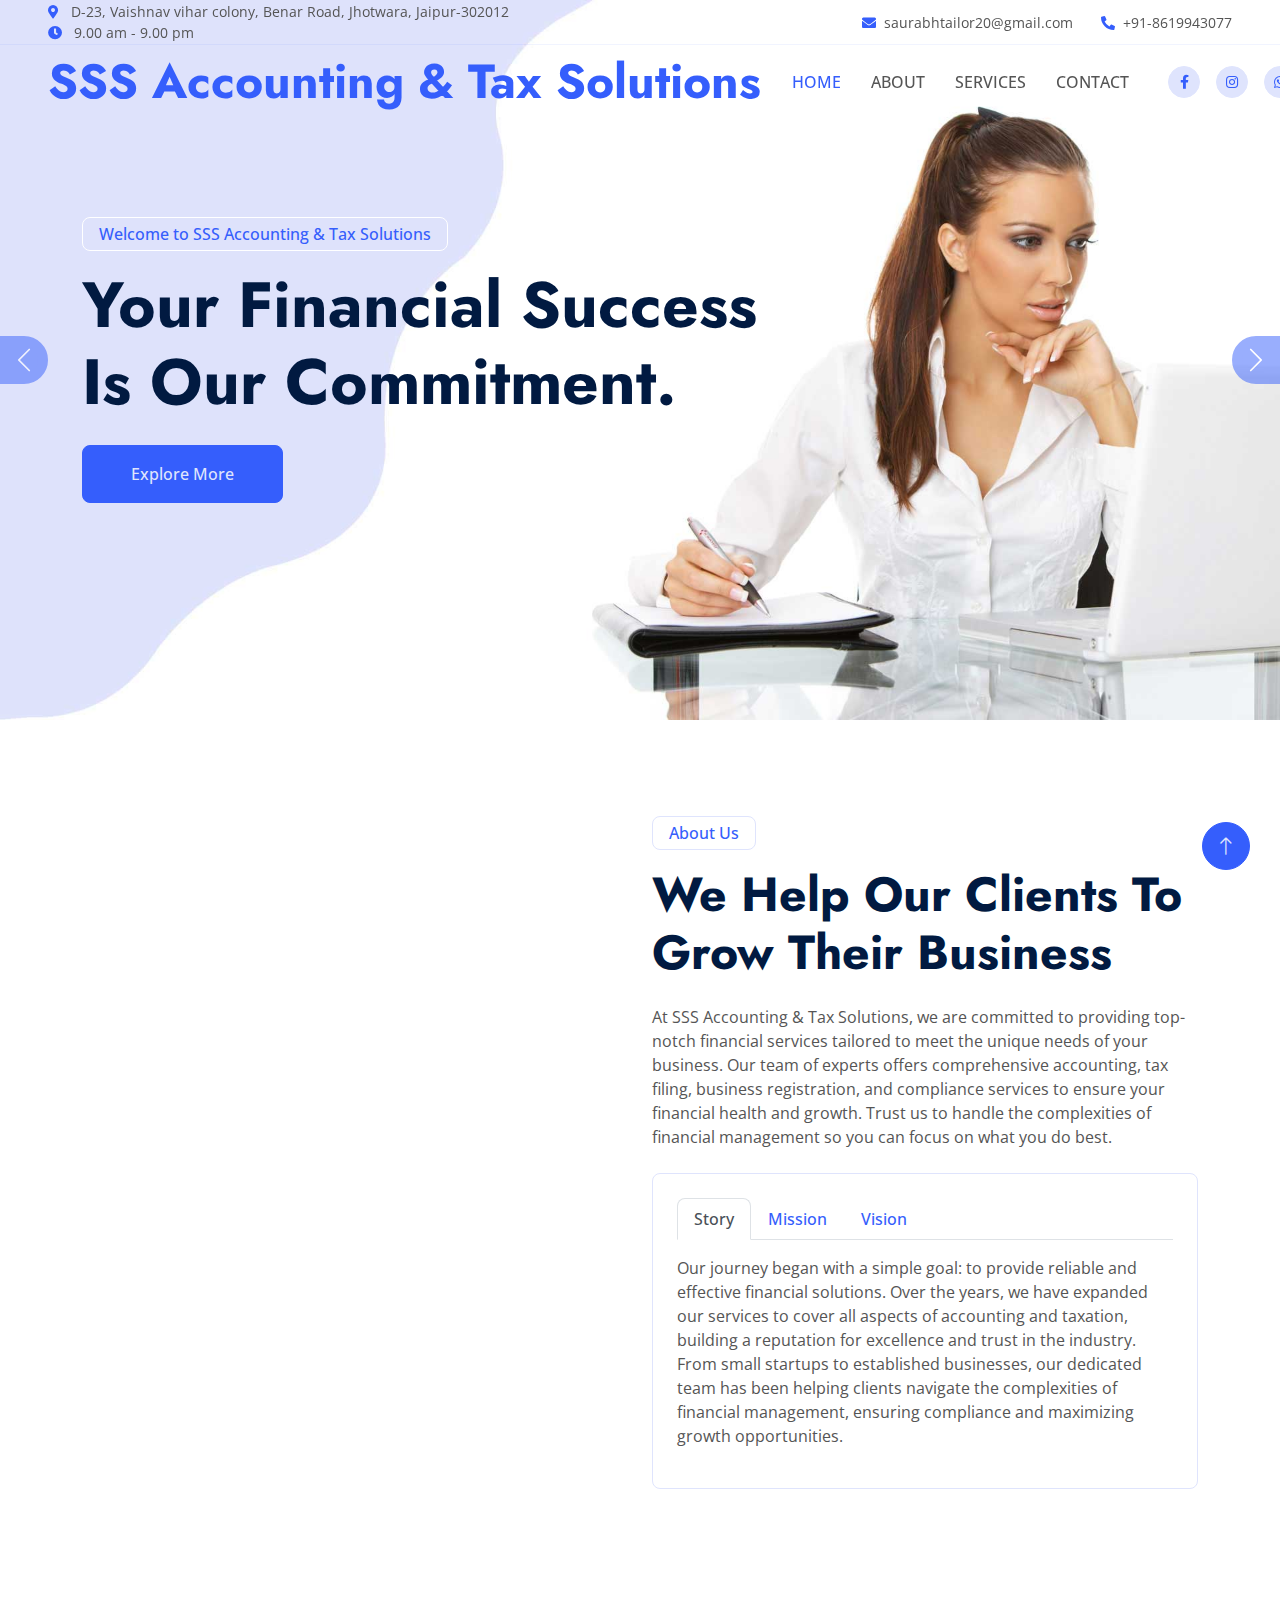
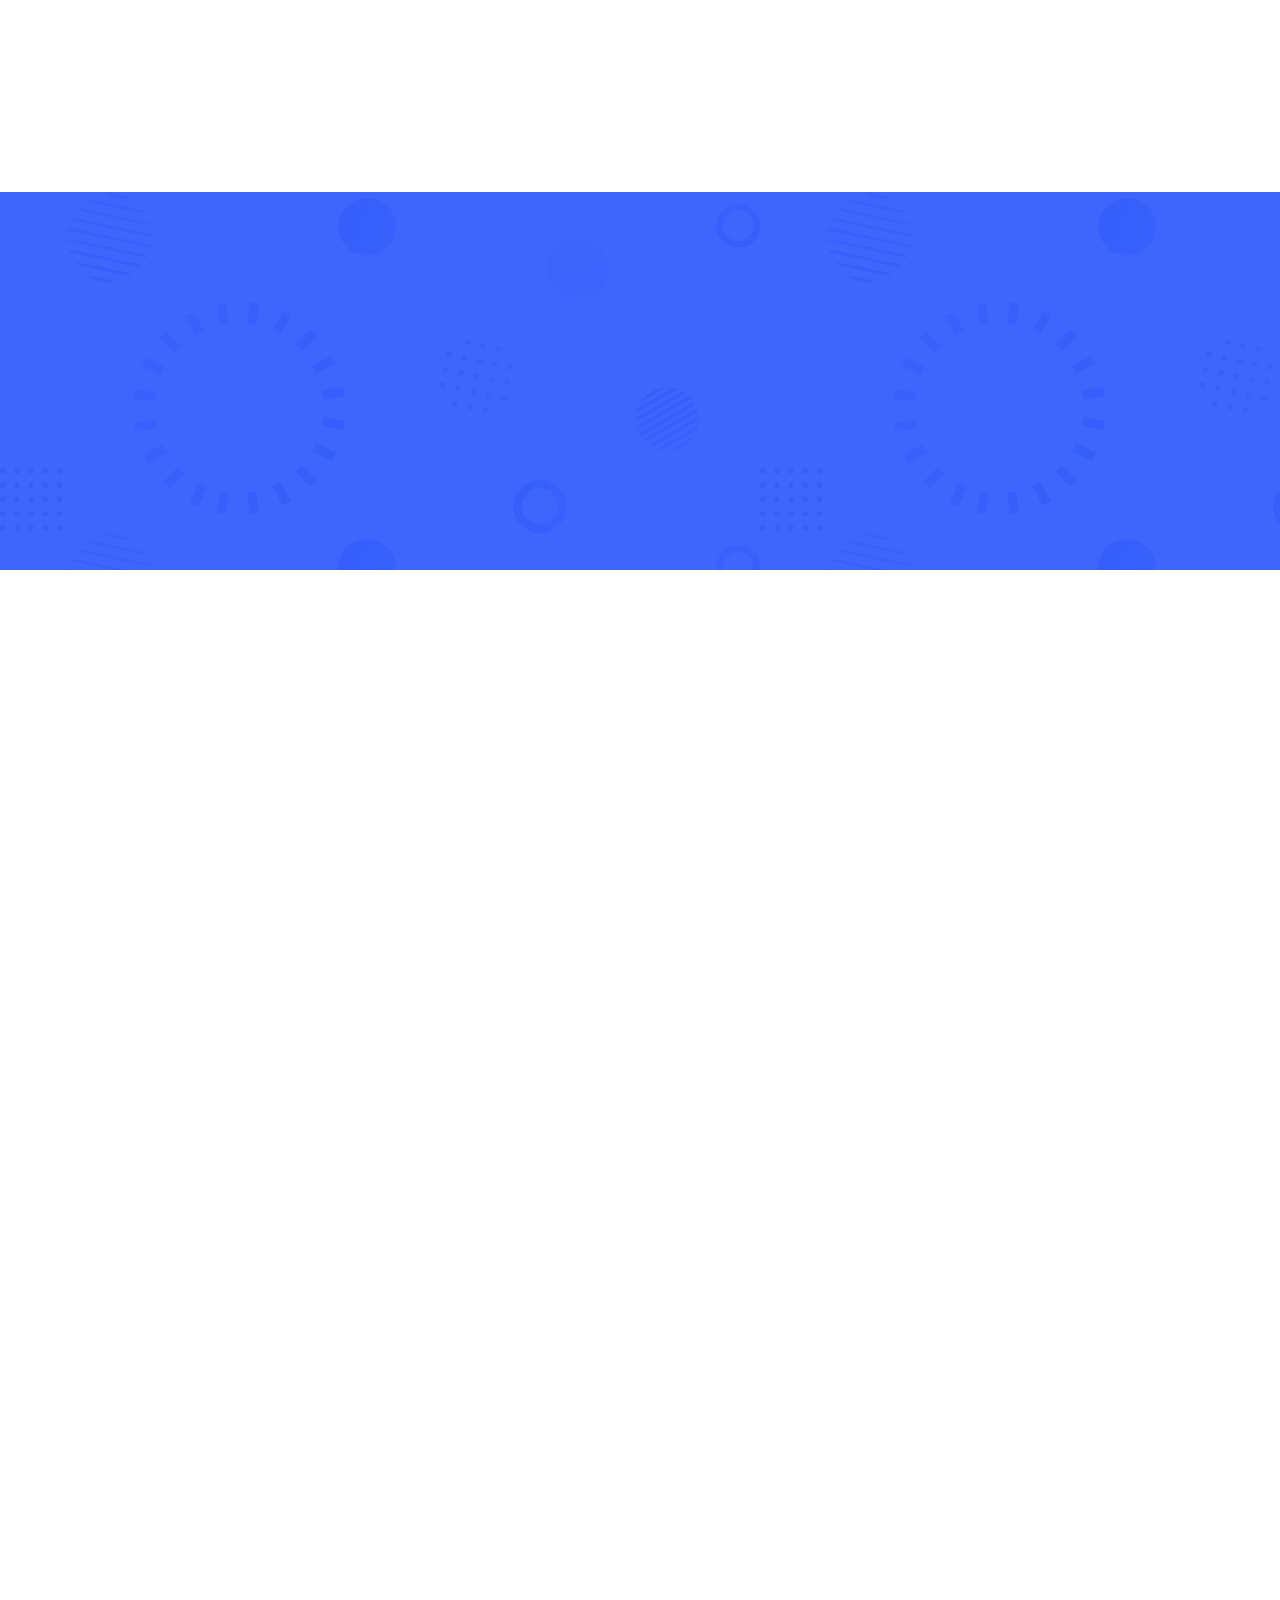
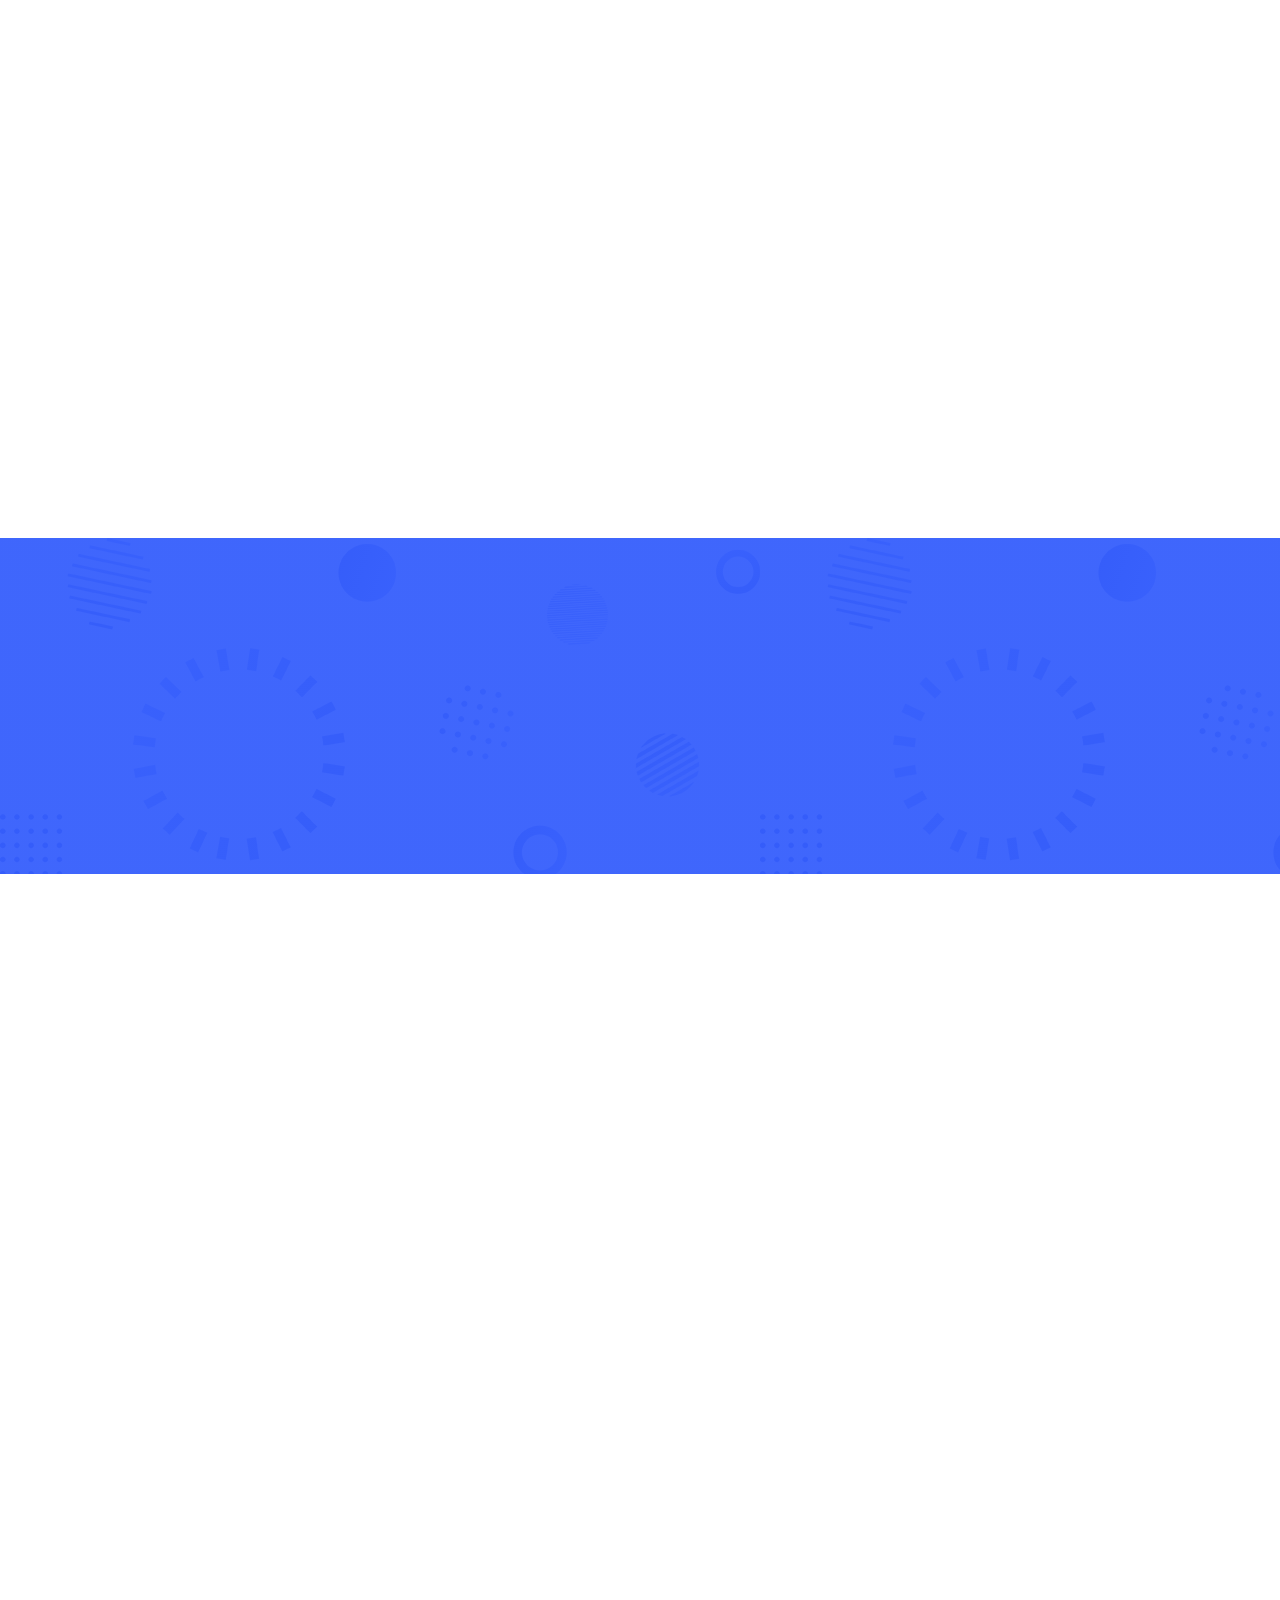
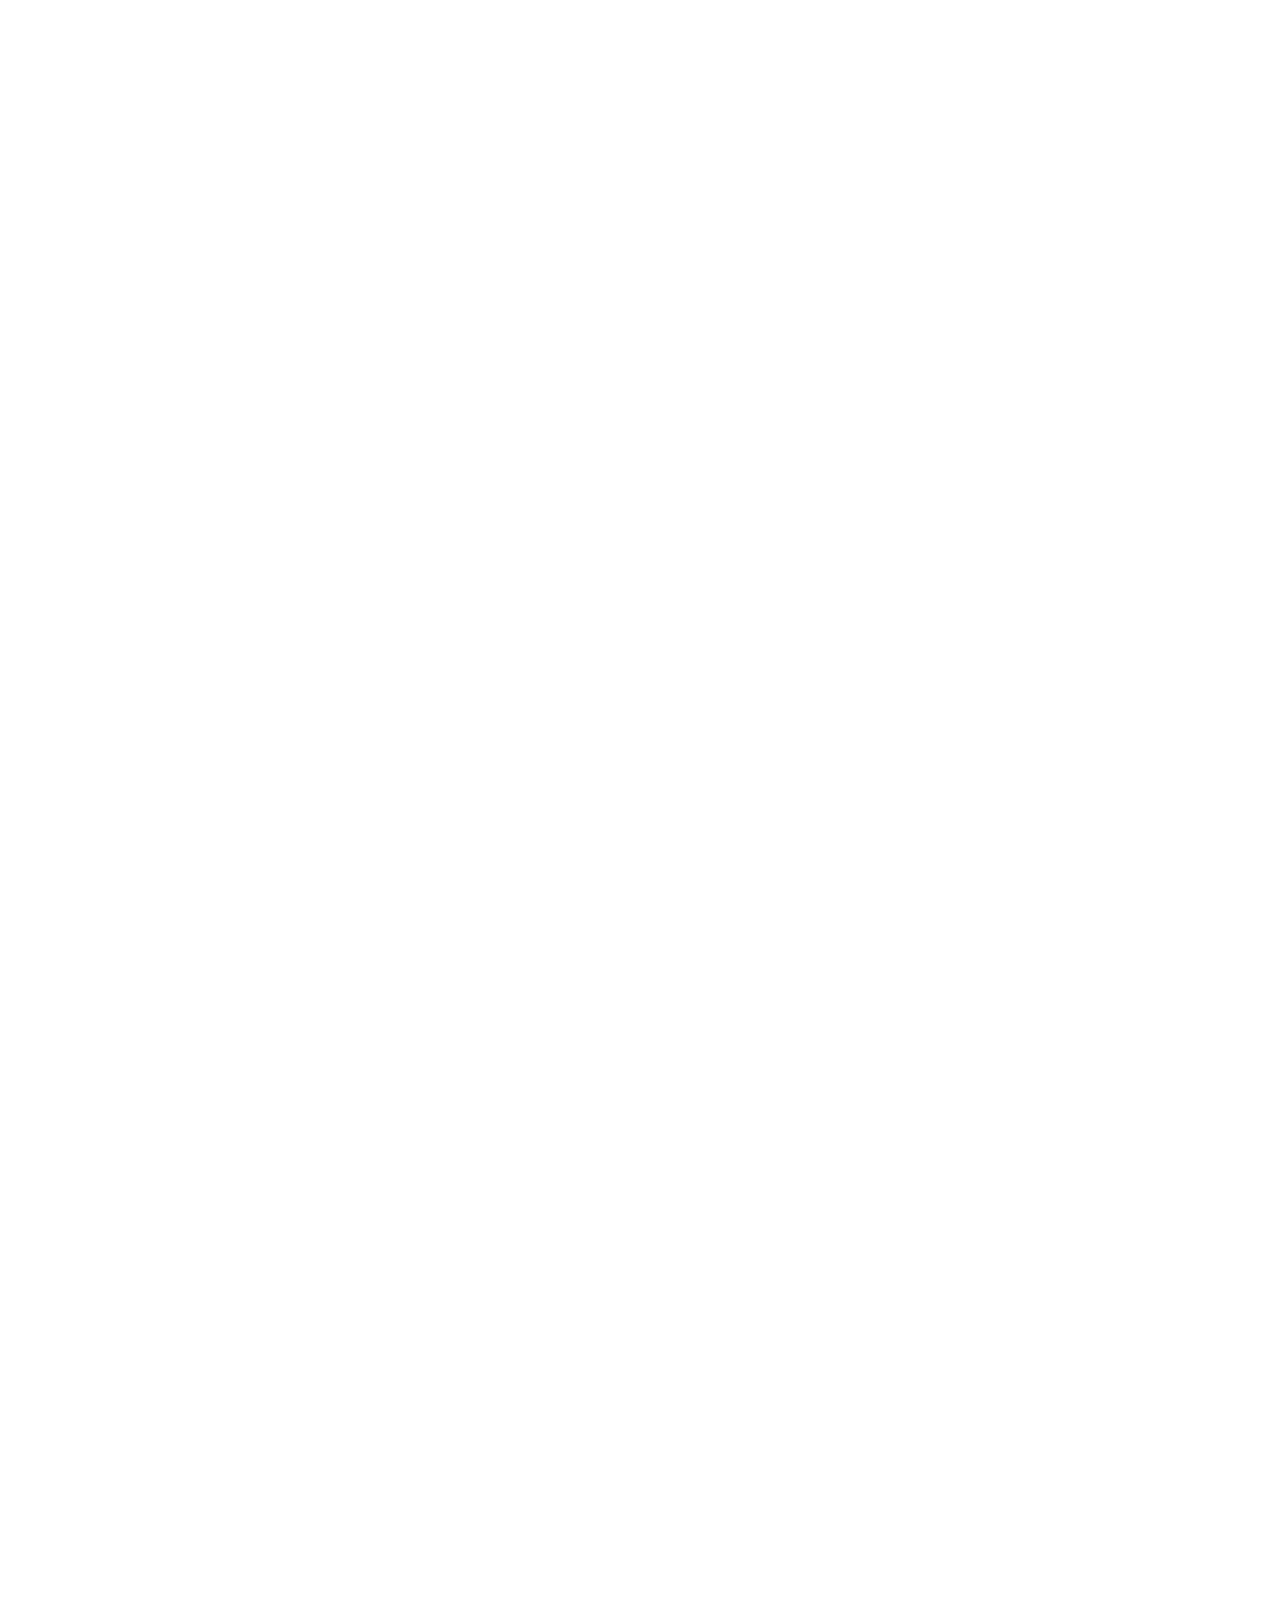
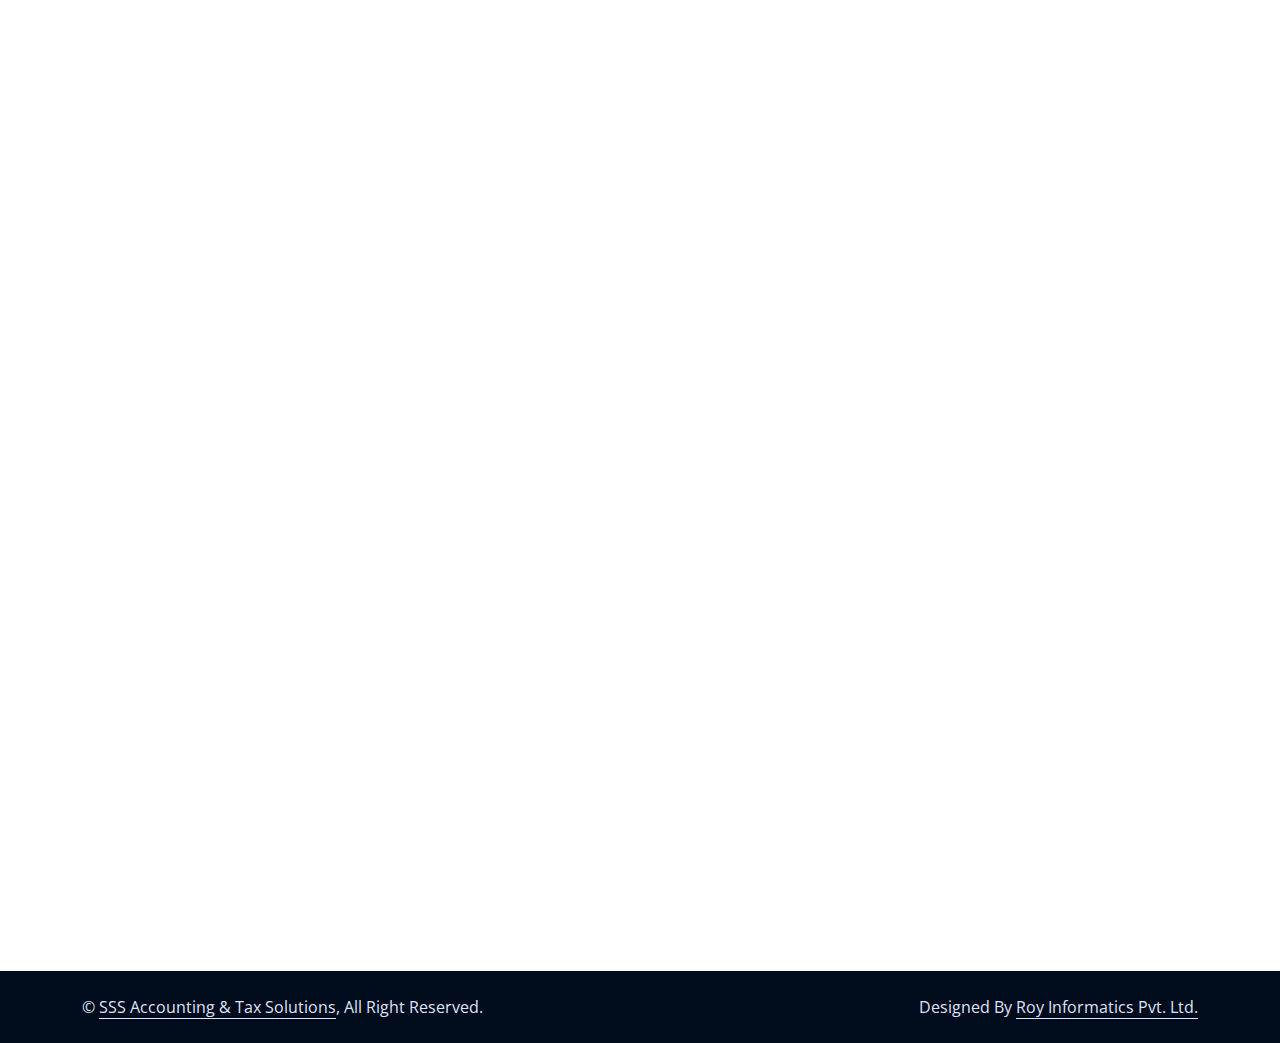
==== commit 9f77b64c: "modify some existance design and make responsive" ====
--- a/index.html
+++ b/index.html
@@ -60,7 +60,7 @@
       class="container-fluid fixed-top px-0 wow fadeIn"
       data-wow-delay="0.1s"
     >
-      <div class="top-bar row gx-0 align-items-center d-none d-lg-flex">
+      <div class="top-bar  row gx-0 align-items-center d-none d-lg-flex">
         <!-- <div class="col-lg-6 px-5 text-start ">
           <small
             ><i class="fa fa-map-marker-alt text-primary me-2"></i>D-23, Vaishnav vihar colony, Benar Road, Jhotwara, Jaipur-302012</small
@@ -71,7 +71,7 @@
           >
         </div> -->
         
-        <div class="col-lg-6 px-5 text-start starting-box">
+        <div class="col-lg-6 px-5 text-start address-timing starting-box">
             
             
             <small class="d-block">
@@ -117,9 +117,9 @@
         </button>
         <div class="collapse navbar-collapse" id="navbarCollapse">
           <div class="navbar-nav ms-auto p-4 p-lg-0">
-            <a href="index.html" class="nav-item nav-link active">Home</a>
-            <a href="about.html" class="nav-item nav-link">About</a>
-            <a href="service.html" class="nav-item nav-link">Services</a>
+            <a href="index.html" class="nav-item  nav-link active">HOME</a>
+            <a href="about.html" class="nav-item nav-link">ABOUT</a>
+            <a href="service.html" class="nav-item nav-link">SERVICES</a>
             <!-- modified -->
             <!-- <div class="nav-item dropdown">
                         <a href="#" class="nav-link dropdown-toggle" data-bs-toggle="dropdown">Pages</a>
@@ -131,7 +131,7 @@
                             <a href="404.html" class="dropdown-item">404 Page</a>
                         </div>
                     </div> -->
-            <a href="contact.html" class="nav-item nav-link">Contact</a>
+            <a href="contact.html" class="nav-item nav-link">CONTACT</a>
           </div>
           <div class="d-none d-lg-flex ms-2">
             <a class="btn btn-light btn-sm-square rounded-circle ms-3" href="https://www.facebook.com/profile.php?id=61564463548424">
@@ -187,12 +187,12 @@
               <div class="container">
                 <div class="row justify-content-start">
                   <div class="col-lg-7">
-                    <p
-                      class="d-inline-block border border-white rounded text-primary fw-semi-bold py-1 px-3 animated slideInDown"
+                    <h3
+                      class=" welcome-line d-inline-block border border-white rounded text-primary fw-semi-bold py-1 px-3 animated slideInDown"
                     >
                       Welcome to SSS Accounting & Tax Solutions
-                    </p>
-                    <h1 class="display-5 mb-4 animated slideInDown">
+                    </h3>
+                    <h1 class="display-4 mb-4 animated slideInDown">
                       Comprehensive Tax Solutions for Every Need.
                     </h1>
                     <a
@@ -1168,8 +1168,8 @@
     <!-- Copyright Start -->
     <div class="container-fluid copyright py-4">
       <div class="container">
-        <div class="row">
-          <div class="col-md-6 text-center text-md-start mb-3 mb-md-0">
+        <div class="last-row row">
+          <div class=" col-md-6 text-center text-md-start mb-3 mb-md-0">
             &copy; <a class="border-bottom" href="#">SSS Accounting & Tax Solutions</a>, All
             Right Reserved.
           </div>
--- a/css/style.css
+++ b/css/style.css
@@ -6,6 +6,7 @@
     --light: #DFE4FD;
     --dark: #011A41;
 }
+
 
 
 .back-to-top {
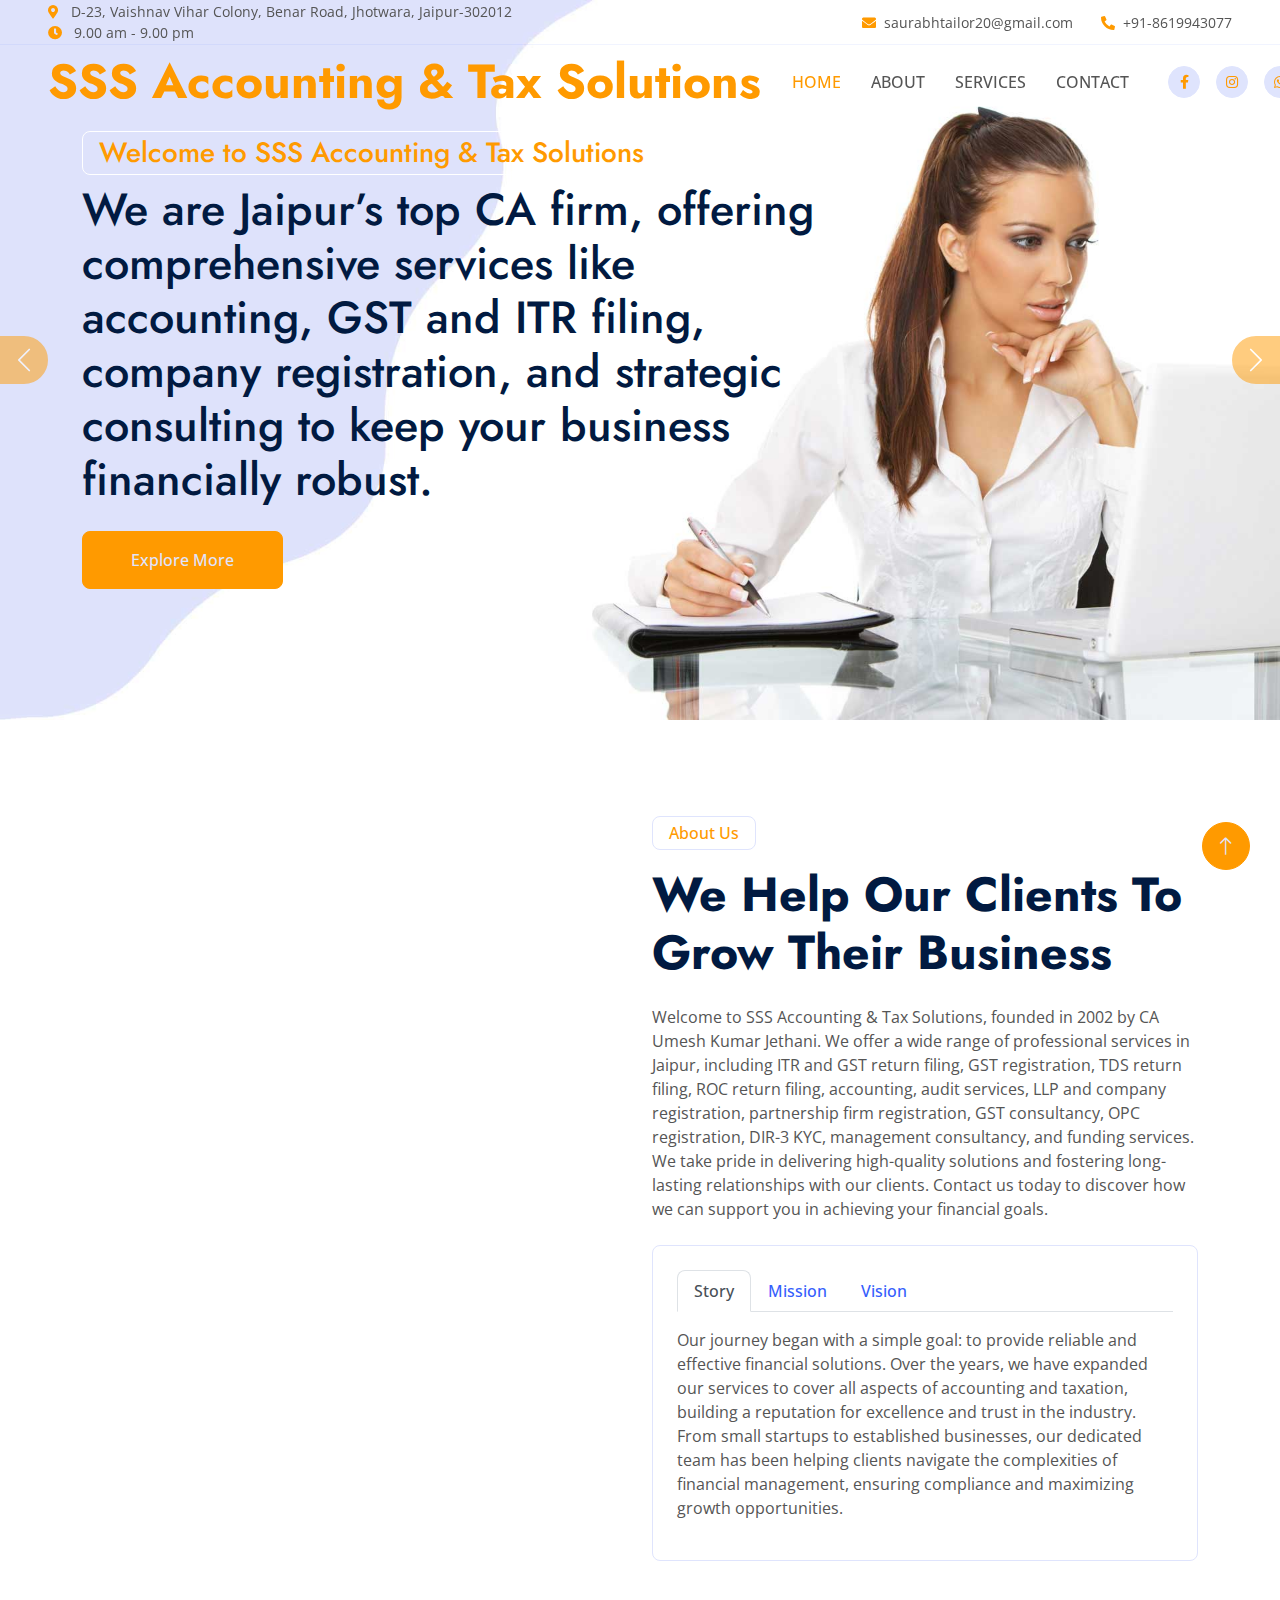
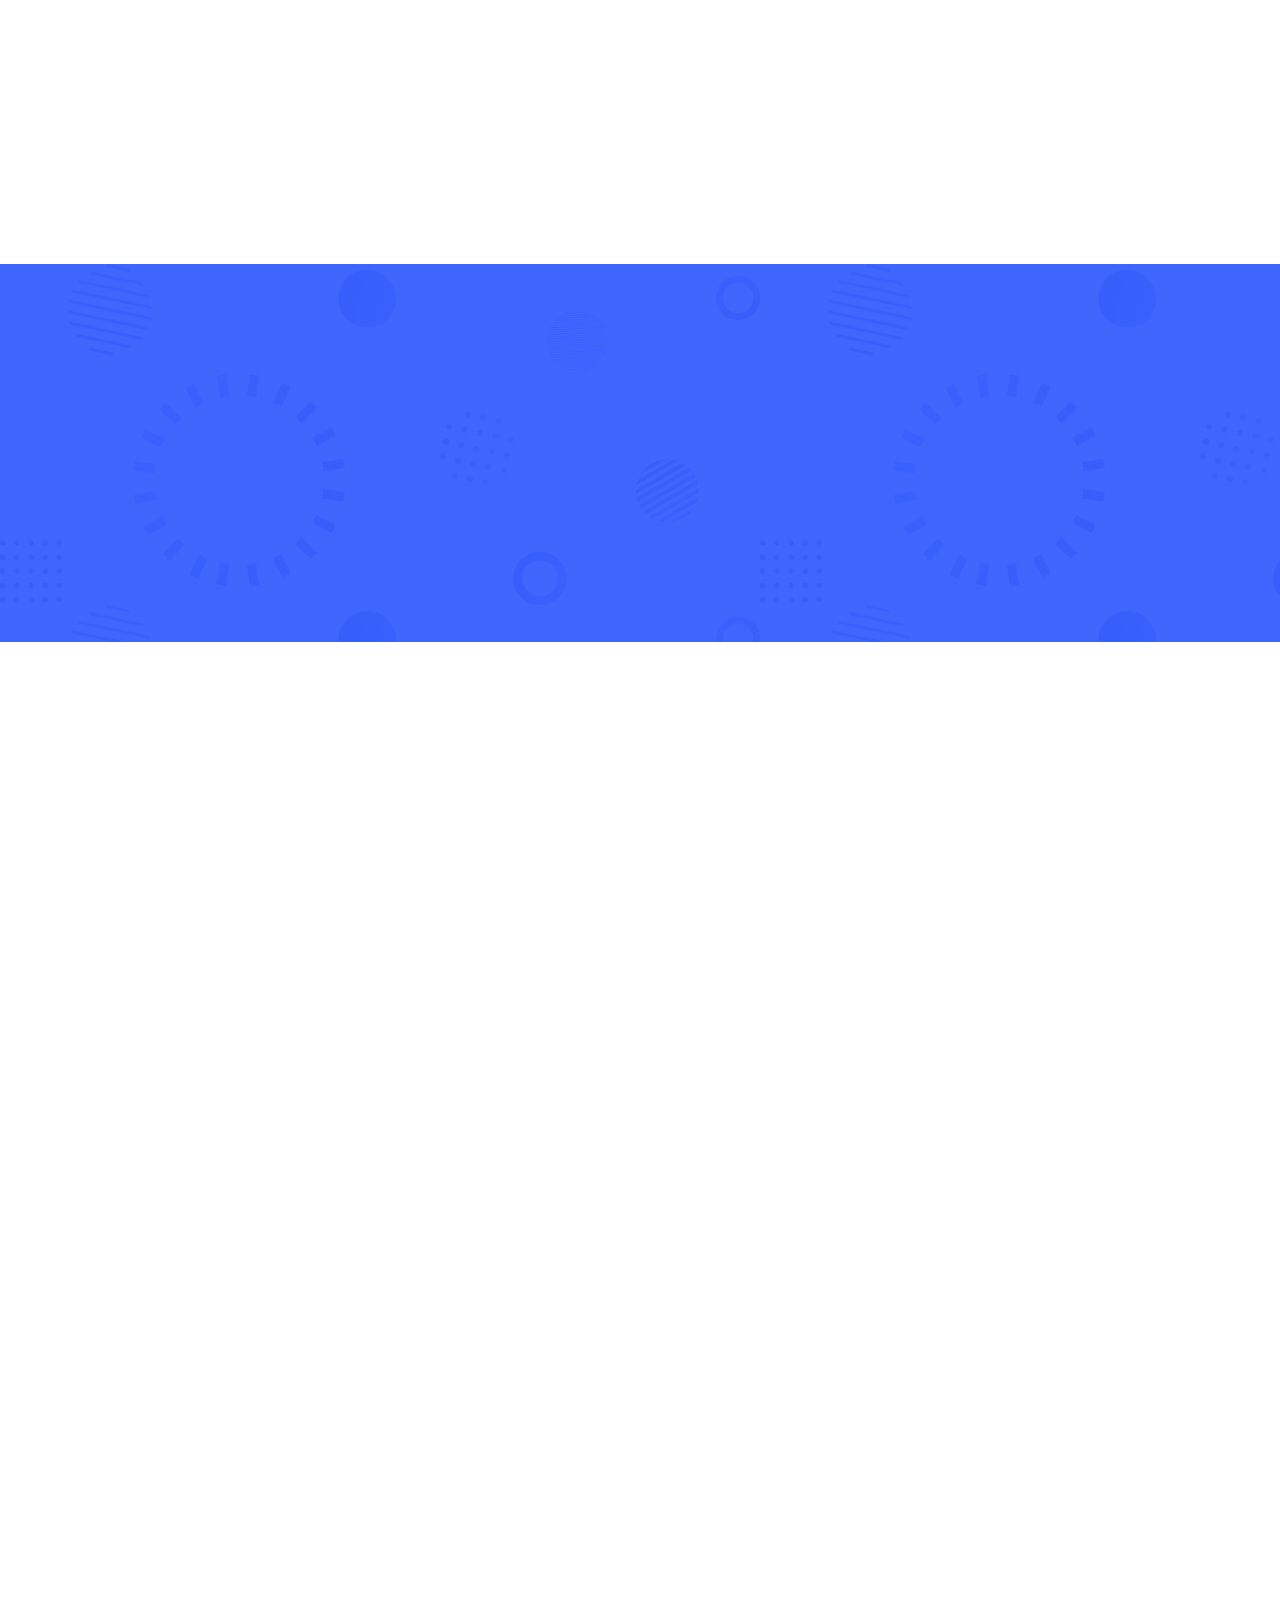
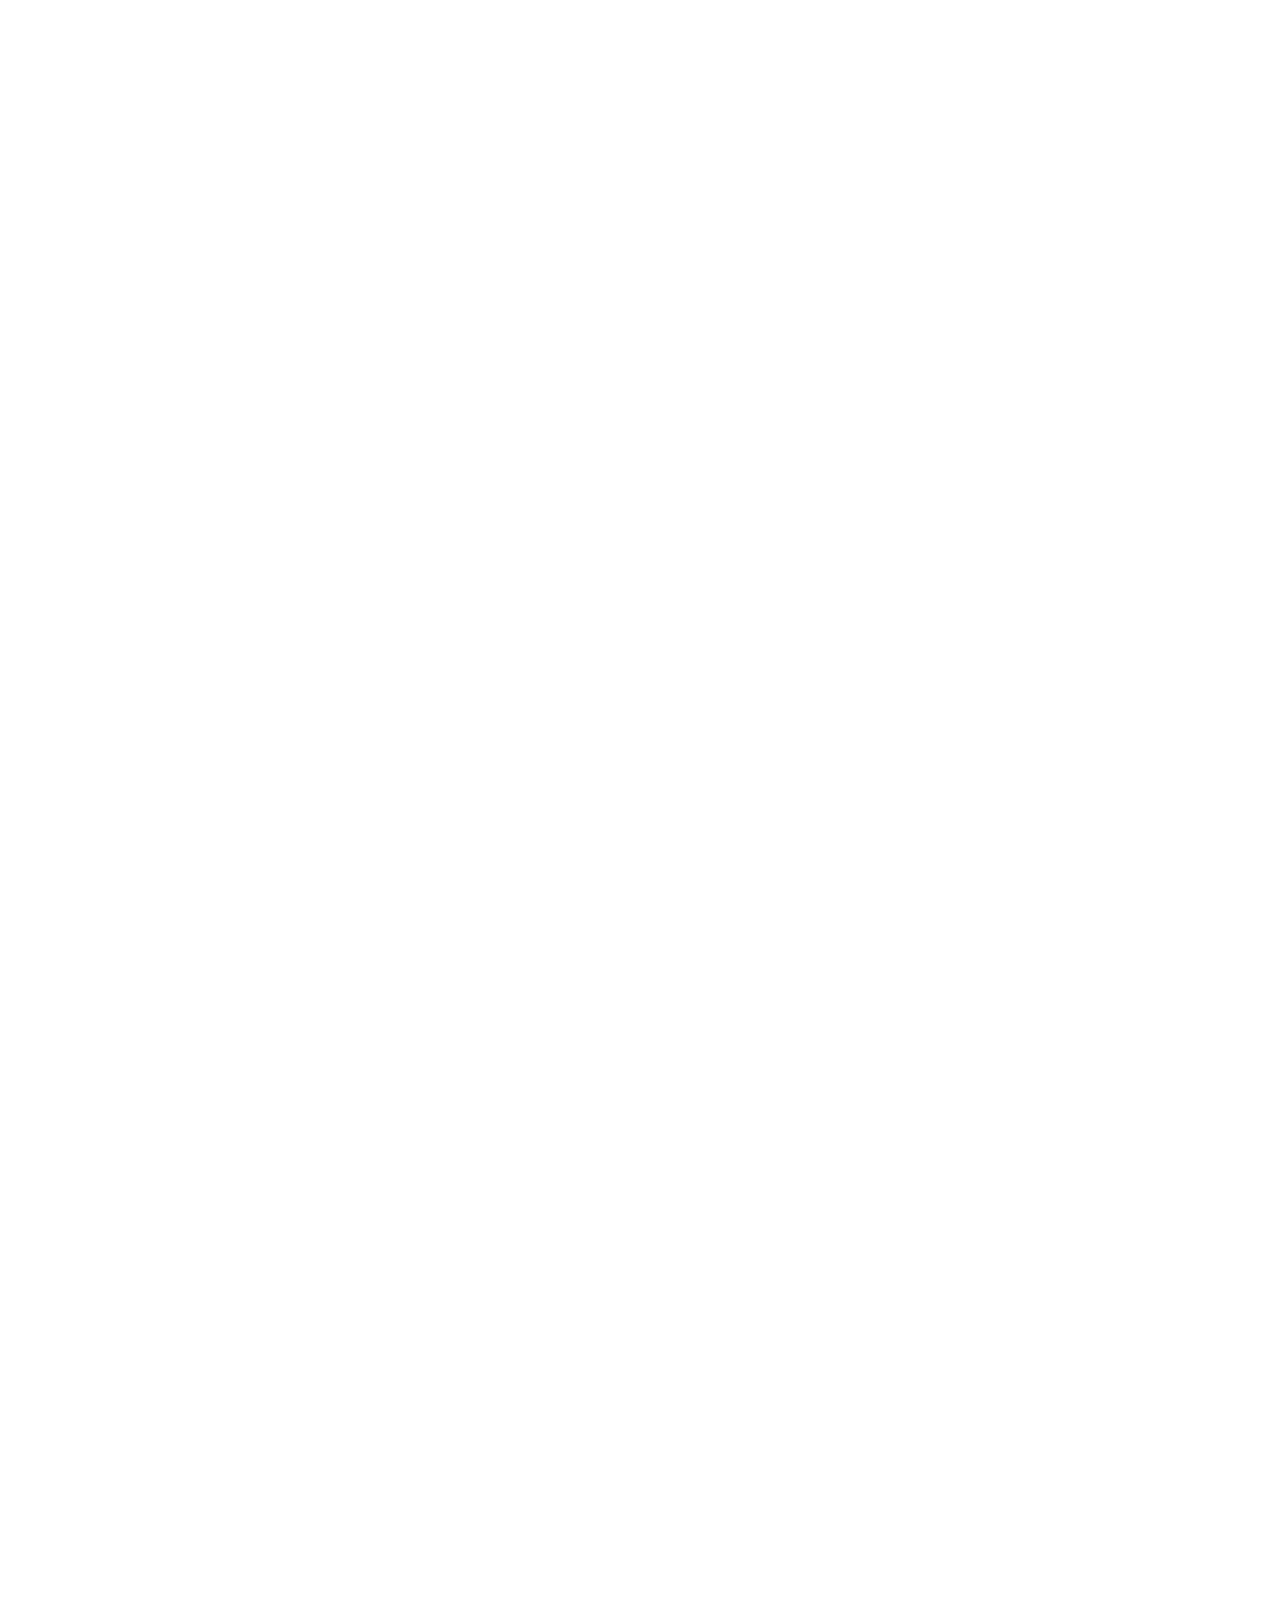
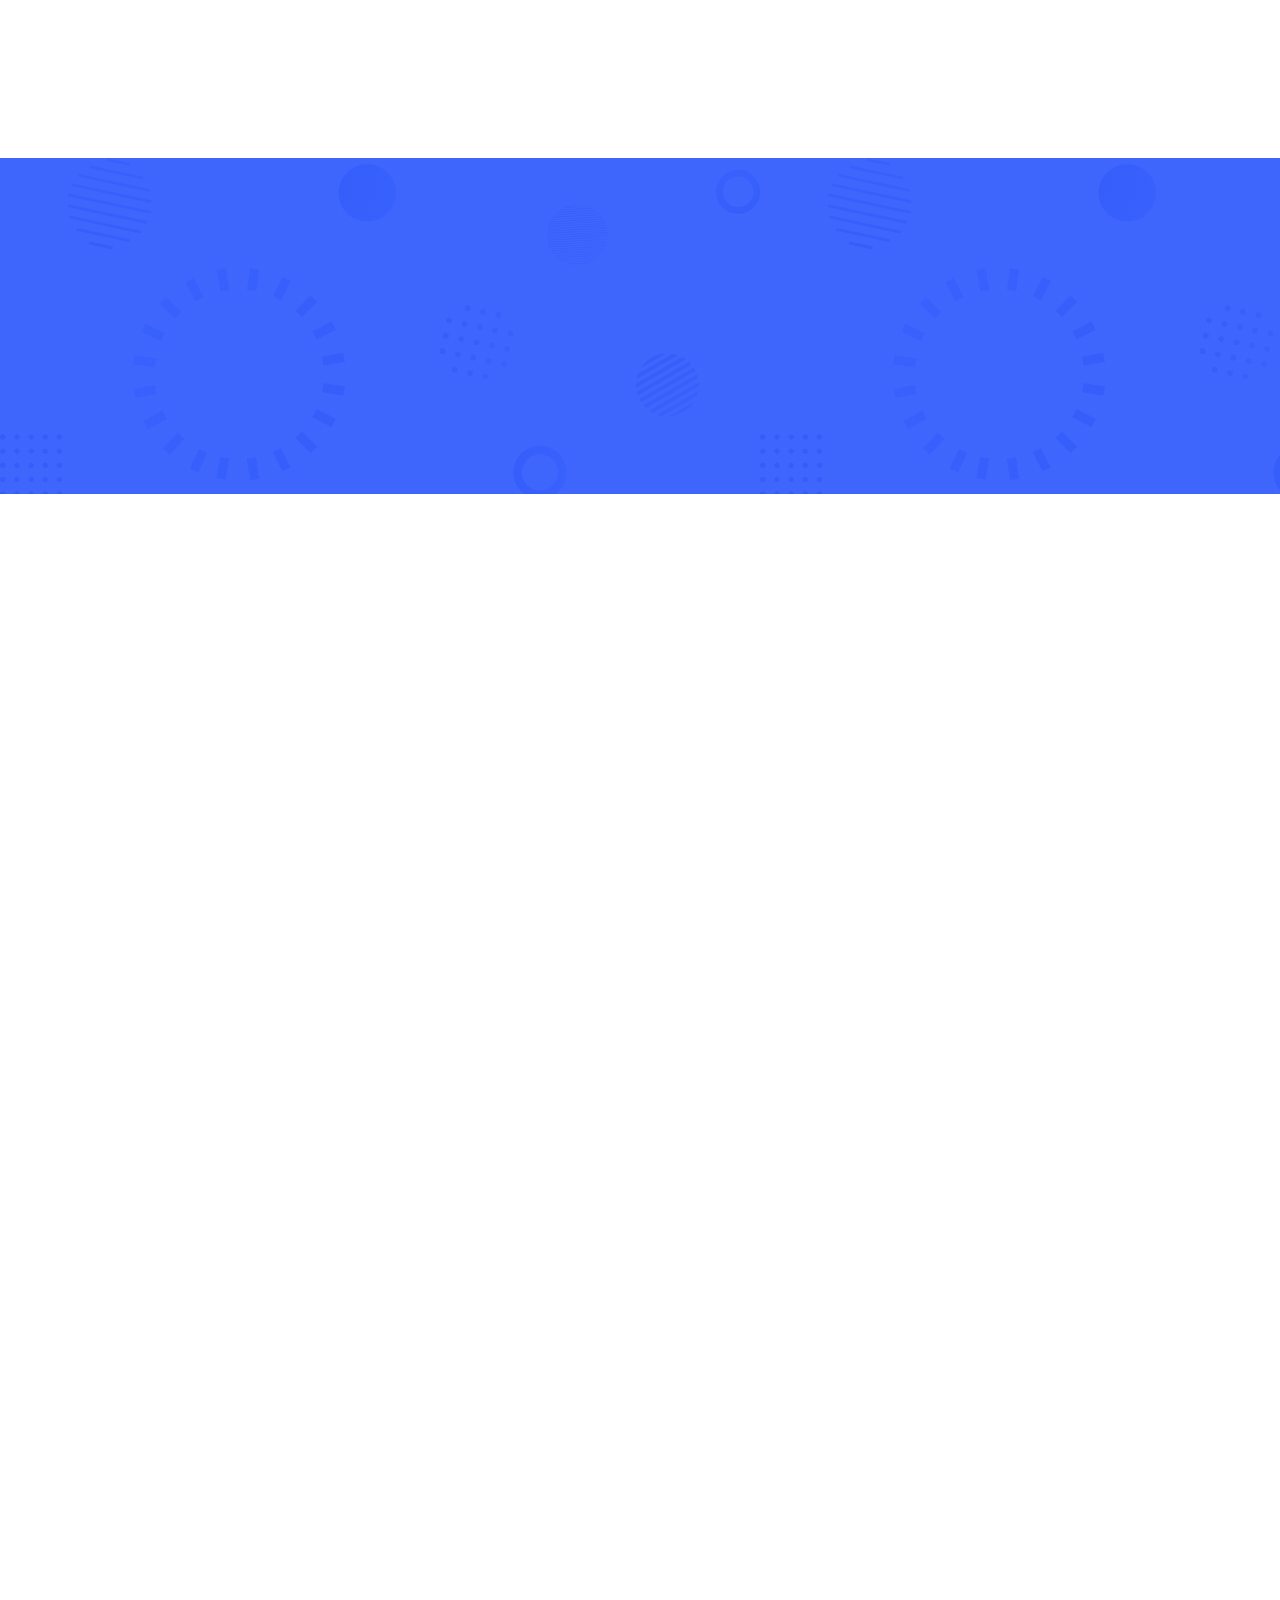
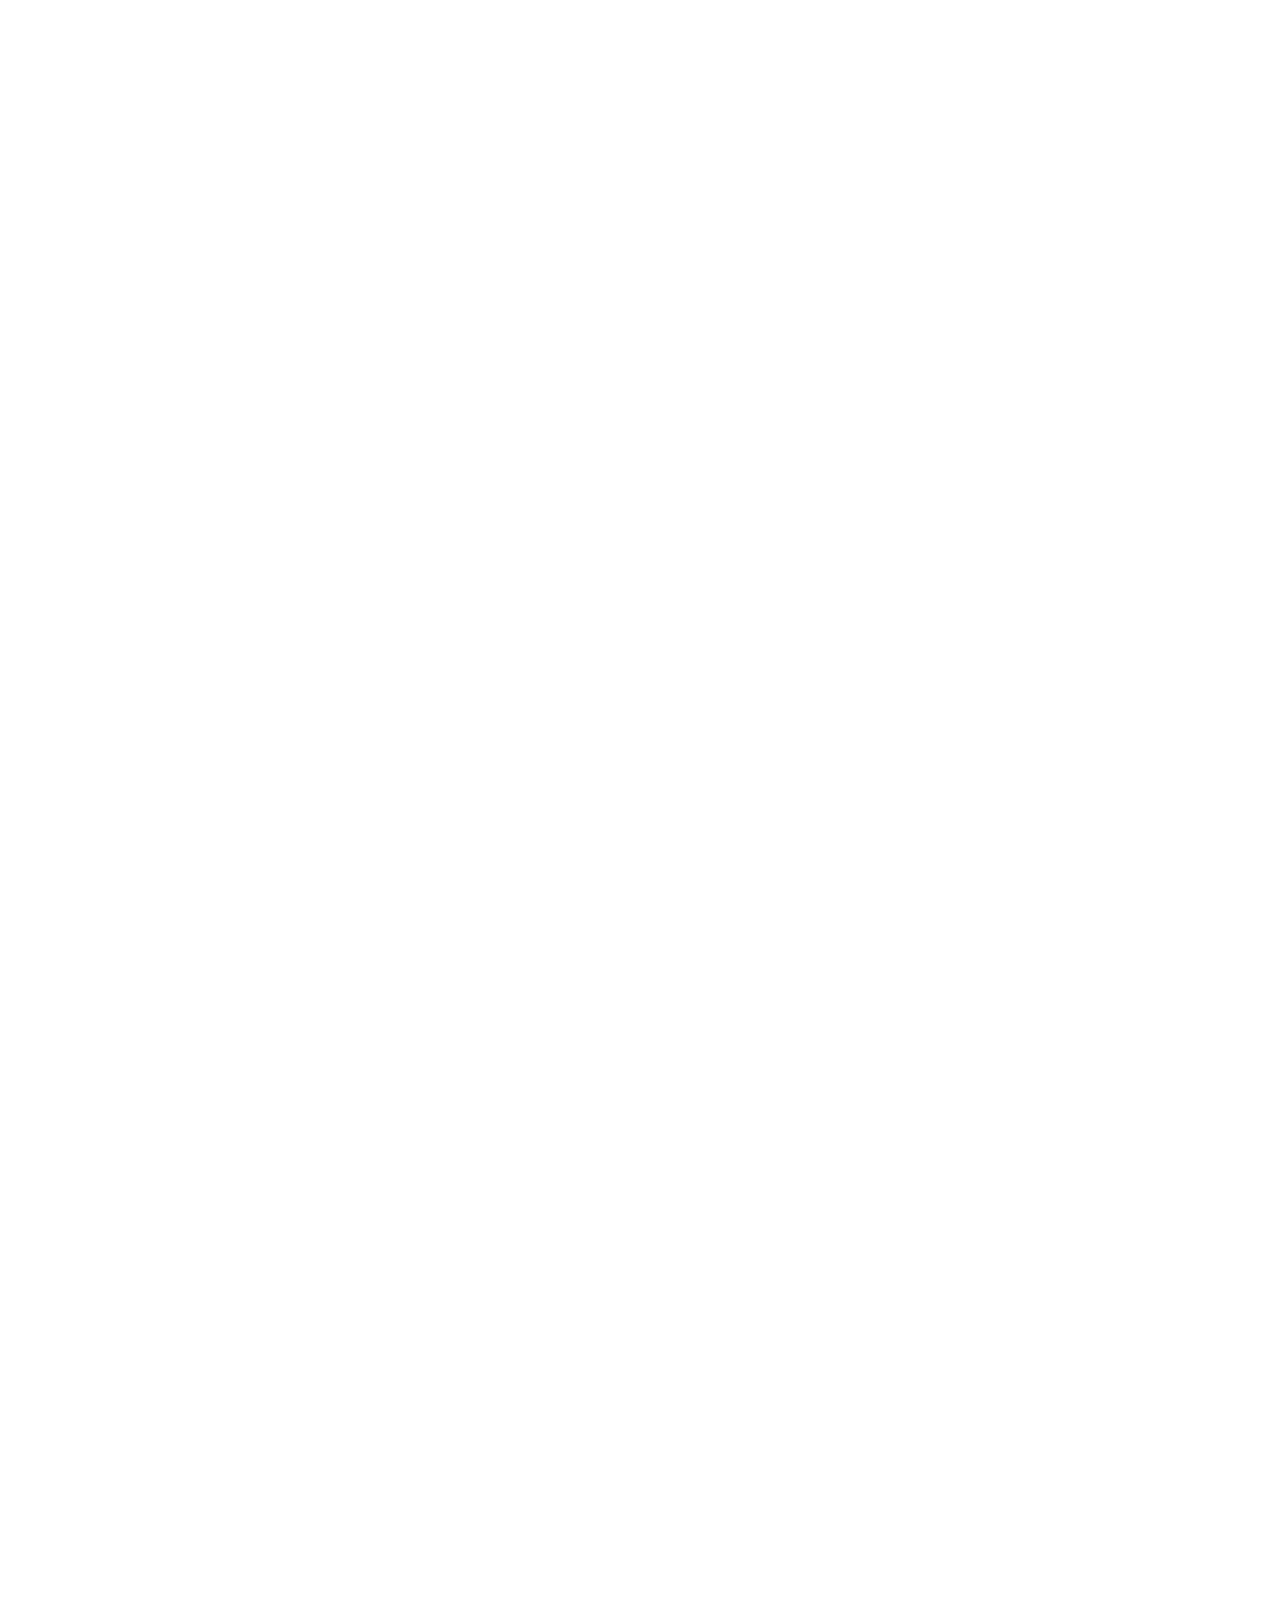
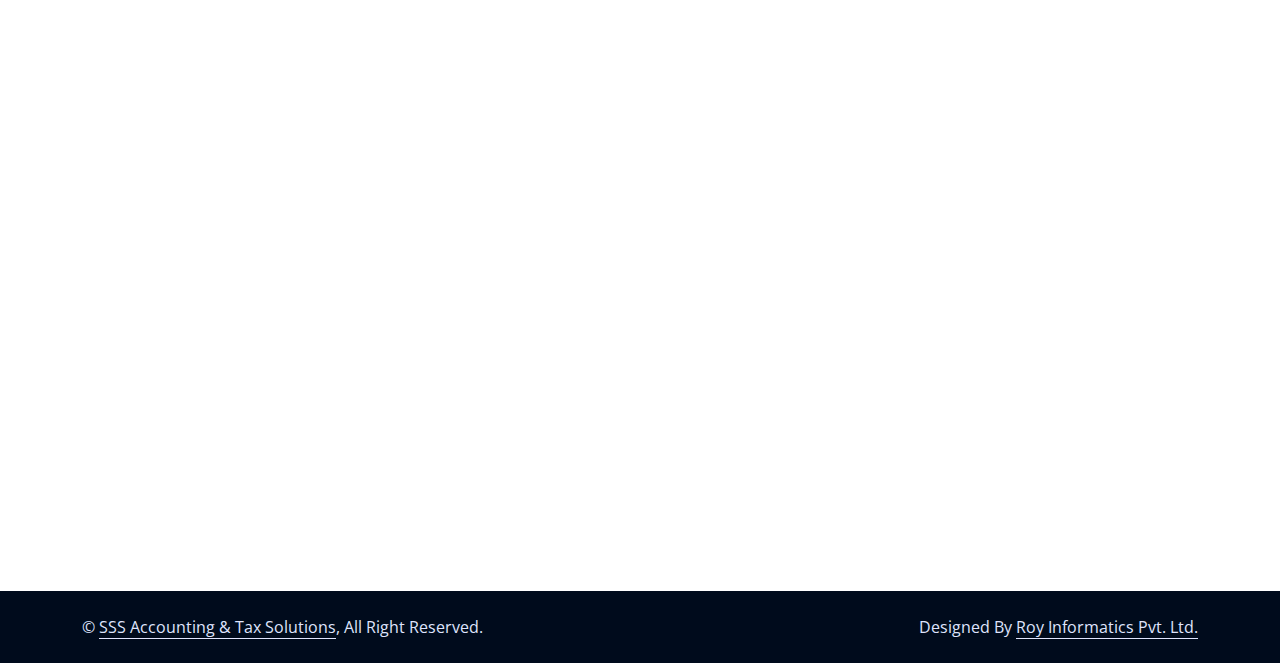
==== commit 2d8b68cb: "msg" ====
--- a/index.html
+++ b/index.html
@@ -1,67 +1,51 @@
 <!DOCTYPE html>
 <html lang="en">
-  <head>
-    <meta charset="utf-8" />
-    <title>
-      SSS Accounting & Tax Solutions - Financial Services Website Template
-    </title>
-    <meta content="width=device-width, initial-scale=1.0" name="viewport" />
-    <meta content="" name="keywords" />
-    <meta content="" name="description" />
-
-    <!-- Favicon -->
-    <link href="img/sss_logo.ico" rel="icon" />
-
-    <!-- Google Web Fonts -->
-    <link rel="preconnect" href="https://fonts.googleapis.com" />
-    <link rel="preconnect" href="https://fonts.gstatic.com" crossorigin />
-    <link
-      href="https://fonts.googleapis.com/css2?family=Jost:wght@500;600;700&family=Open+Sans:wght@400;500&display=swap"
-      rel="stylesheet"
-    />
-
-    <!-- Icon Font Stylesheet -->
-    <link
-      href="https://cdnjs.cloudflare.com/ajax/libs/font-awesome/5.10.0/css/all.min.css"
-      rel="stylesheet"
-    />
-    <link
-      href="https://cdn.jsdelivr.net/npm/bootstrap-icons@1.4.1/font/bootstrap-icons.css"
-      rel="stylesheet"
-    />
-
-    <!-- Libraries Stylesheet -->
-    <link href="lib/animate/animate.min.css" rel="stylesheet" />
-    <link href="lib/owlcarousel/assets/owl.carousel.min.css" rel="stylesheet" />
-
-    <!-- Customized Bootstrap Stylesheet -->
-    <link href="css/bootstrap.min.css" rel="stylesheet" />
-
-    <!-- Template Stylesheet -->
-    <link href="css/style.css" rel="stylesheet" />
-  </head>
-
-  <body>
-    <!-- Spinner Start -->
-    <div
-      id="spinner"
-      class="show bg-white position-fixed translate-middle w-100 vh-100 top-50 start-50 d-flex align-items-center justify-content-center"
-    >
-      <div
-        class="spinner-border text-primary"
-        role="status"
-        style="width: 3rem; height: 3rem"
-      ></div>
-    </div>
-    <!-- Spinner End -->
-
-    <!-- Navbar Start -->
-    <div
-      class="container-fluid fixed-top px-0 wow fadeIn"
-      data-wow-delay="0.1s"
-    >
-      <div class="top-bar  row gx-0 align-items-center d-none d-lg-flex">
-        <!-- <div class="col-lg-6 px-5 text-start ">
+
+<head>
+  <meta charset="utf-8" />
+  <title>
+    SSS Accounting & Tax Solutions - Financial Services Website Template
+  </title>
+  <meta content="width=device-width, initial-scale=1.0" name="viewport" />
+  <meta content="" name="keywords" />
+  <meta content="" name="description" />
+
+  <!-- Favicon -->
+  <link href="img/sss_logo.ico" rel="icon" />
+
+  <!-- Google Web Fonts -->
+  <link rel="preconnect" href="https://fonts.googleapis.com" />
+  <link rel="preconnect" href="https://fonts.gstatic.com" crossorigin />
+  <link href="https://fonts.googleapis.com/css2?family=Jost:wght@500;600;700&family=Open+Sans:wght@400;500&display=swap"
+    rel="stylesheet" />
+
+  <!-- Icon Font Stylesheet -->
+  <link href="https://cdnjs.cloudflare.com/ajax/libs/font-awesome/5.10.0/css/all.min.css" rel="stylesheet" />
+  <link href="https://cdn.jsdelivr.net/npm/bootstrap-icons@1.4.1/font/bootstrap-icons.css" rel="stylesheet" />
+
+  <!-- Libraries Stylesheet -->
+  <link href="lib/animate/animate.min.css" rel="stylesheet" />
+  <link href="lib/owlcarousel/assets/owl.carousel.min.css" rel="stylesheet" />
+
+  <!-- Customized Bootstrap Stylesheet -->
+  <link href="css/bootstrap.min.css" rel="stylesheet" />
+
+  <!-- Template Stylesheet -->
+  <link href="css/style.css" rel="stylesheet" />
+</head>
+
+<body>
+  <!-- Spinner Start -->
+  <div id="spinner"
+    class="show bg-white position-fixed translate-middle w-100 vh-100 top-50 start-50 d-flex align-items-center justify-content-center">
+    <div class="spinner-border text-primary" role="status" style="width: 3rem; height: 3rem"></div>
+  </div>
+  <!-- Spinner End -->
+
+  <!-- Navbar Start -->
+  <div class="container-fluid fixed-top px-0 wow fadeIn" data-wow-delay="0.1s">
+    <div class="top-bar  row gx-0 align-items-center d-none d-lg-flex">
+      <!-- <div class="col-lg-6 px-5 text-start ">
           <small
             ><i class="fa fa-map-marker-alt text-primary me-2"></i>D-23, Vaishnav vihar colony, Benar Road, Jhotwara, Jaipur-302012</small
           >
@@ -70,58 +54,45 @@
             pm</small
           >
         </div> -->
-        
-        <div class="col-lg-6 px-5 text-start address-timing starting-box">
-            
-            
-            <small class="d-block">
-                <i class="fa fa-map-marker-alt text-primary me-2"></i>
-                D-23, Vaishnav vihar colony, Benar Road, Jhotwara, Jaipur-302012
-            </small>
-            <small class="d-block">
-                <i class="fa fa-clock text-primary me-2"></i>
-                9.00 am - 9.00 pm
-            </small>
-           
-            
-            
-        </div>
-
-        <div class="col-lg-6 px-5 text-end">
-          <small
-            ><i class="fa fa-envelope text-primary me-2"></i
-            >saurabhtailor20@gmail.com</small
-          >
-          <small class="ms-4"
-            ><i class="fa fa-phone-alt text-primary me-2"></i>+91-8619943077</small
-          >
-        </div>
-      </div>
-
-      <nav
-        class="navbar navbar-expand-lg navbar-light py-lg-0 px-lg-5 wow fadeIn"
-        data-wow-delay="0.1s"
-      >
-        <a href="index.html" class="navbar-brand ms-4 ms-lg-0">
-          <h1 class="display-5 text-primary m-0">
-            SSS Accounting & Tax Solutions
-          </h1>
-        </a>
-        <button
-          type="button"
-          class="navbar-toggler me-4"
-          data-bs-toggle="collapse"
-          data-bs-target="#navbarCollapse"
-        >
-          <span class="navbar-toggler-icon"></span>
-        </button>
-        <div class="collapse navbar-collapse" id="navbarCollapse">
-          <div class="navbar-nav ms-auto p-4 p-lg-0">
-            <a href="index.html" class="nav-item  nav-link active">HOME</a>
-            <a href="about.html" class="nav-item nav-link">ABOUT</a>
-            <a href="service.html" class="nav-item nav-link">SERVICES</a>
-            <!-- modified -->
-            <!-- <div class="nav-item dropdown">
+
+      <div class="col-lg-6 px-5 text-start address-timing starting-box">
+
+
+        <small class="d-block">
+          <i class="fa fa-map-marker-alt text-primary me-2"></i>
+          D-23, Vaishnav Vihar Colony, Benar Road, Jhotwara, Jaipur-302012
+        </small>
+        <small class="d-block">
+          <i class="fa fa-clock text-primary me-2"></i>
+          9.00 am - 9.00 pm
+        </small>
+
+
+
+      </div>
+
+      <div class="col-lg-6 px-5 text-end">
+        <small><i class="fa fa-envelope text-primary me-2"></i>saurabhtailor20@gmail.com</small>
+        <small class="ms-4"><i class="fa fa-phone-alt text-primary me-2"></i>+91-8619943077</small>
+      </div>
+    </div>
+
+    <nav class="navbar navbar-expand-lg navbar-light py-lg-0 px-lg-5 wow fadeIn" data-wow-delay="0.1s">
+      <a href="index.html" class="navbar-brand ms-4 ms-lg-0">
+        <h1 class="display-5 text-primary m-0">
+          SSS Accounting & Tax Solutions
+        </h1>
+      </a>
+      <button type="button" class="navbar-toggler me-4" data-bs-toggle="collapse" data-bs-target="#navbarCollapse">
+        <span class="navbar-toggler-icon"></span>
+      </button>
+      <div class="collapse navbar-collapse" id="navbarCollapse">
+        <div class="navbar-nav ms-auto p-4 p-lg-0">
+          <a href="index.html" class="nav-item  nav-link active">HOME</a>
+          <a href="about.html" class="nav-item nav-link">ABOUT</a>
+          <a href="service.html" class="nav-item nav-link">SERVICES</a>
+          <!-- modified -->
+          <!-- <div class="nav-item dropdown">
                         <a href="#" class="nav-link dropdown-toggle" data-bs-toggle="dropdown">Pages</a>
                         <div class="dropdown-menu border-light m-0">
                             <a href="project.html" class="dropdown-item">Projects</a>
@@ -131,373 +102,314 @@
                             <a href="404.html" class="dropdown-item">404 Page</a>
                         </div>
                     </div> -->
-            <a href="contact.html" class="nav-item nav-link">CONTACT</a>
-          </div>
-          <div class="d-none d-lg-flex ms-2">
-            <a class="btn btn-light btn-sm-square rounded-circle ms-3" href="https://www.facebook.com/profile.php?id=61564463548424">
-              <small class="fab fa-facebook-f text-primary"></small>
-            </a>
-            <a class="btn btn-light btn-sm-square rounded-circle ms-3" href="https://www.instagram.com/sssaccountingsolutions?igsh=eHU3bjV6MG1ub3Iz">
-              <small class="fab fa-instagram text-primary"></small>
-            </a>
-            <a class="btn btn-light btn-sm-square rounded-circle ms-3" href="https://wa.me/918619943077">
-              <small class="fab fa-whatsapp text-primary"></small>
-            </a>
-          </div>
-        </div>
-      </nav>
+          <a href="contact.html" class="nav-item nav-link">CONTACT</a>
+        </div>
+        <div class="d-none d-lg-flex ms-2">
+          <a class="btn btn-light btn-sm-square rounded-circle ms-3"
+            href="https://www.facebook.com/profile.php?id=61564463548424">
+            <small class="fab fa-facebook-f text-primary"></small>
+          </a>
+          <a class="btn btn-light btn-sm-square rounded-circle ms-3"
+            href="https://www.instagram.com/sssaccountingsolutions?igsh=eHU3bjV6MG1ub3Iz">
+            <small class="fab fa-instagram text-primary"></small>
+          </a>
+          <a class="btn btn-light btn-sm-square rounded-circle ms-3" href="https://wa.me/918619943077">
+            <small class="fab fa-whatsapp text-primary"></small>
+          </a>
+        </div>
+      </div>
+    </nav>
+  </div>
+  <!-- Navbar End -->
+
+  <!-- Carousel Start -->
+  <div class="container-fluid p-0 mb-5 wow fadeIn" data-wow-delay="0.1s">
+    <div id="header-carousel" class="carousel slide carousel-fade" data-bs-ride="carousel">
+      <div class="carousel-inner">
+        <div class="carousel-item active">
+          <img class="w-100" src="img/carousel-1.jpg" alt="Image" />
+          <div class="carousel-caption">
+            <div class="container">
+              <div class="row justify-content-start">
+                <div class="col-lg-8">
+                  <h3
+                    class="d-inline-block border border-white rounded text-primary fw-semi-bold py-1 px-3 animated slideInDown">
+                    Welcome to SSS Accounting & Tax Solutions
+                  </h3>
+                  <h6 class="display-3 mb-4 animated slideInDown">
+                    We are Jaipur’s top CA firm, offering comprehensive services like accounting, GST and ITR filing,
+                    company registration, and strategic consulting to keep your business financially robust.
+                  </h6>
+                  <a href="" class="btn btn-primary py-3 px-5 animated slideInDown">Explore More</a>
+                </div>
+              </div>
+            </div>
+          </div>
+        </div>
+        <div class="carousel-item">
+          <img class="w-100" src="img/carousel-2.jpg" alt="Image" />
+          <div class="carousel-caption">
+            <div class="container">
+              <div class="row justify-content-start">
+                <div class="col-lg-8">
+                  <h3
+                    class=" welcome-line d-inline-block border border-white rounded text-primary fw-semi-bold py-1 px-3 animated slideInDown">
+                    Welcome to SSS Accounting & Tax Solutions
+                  </h3>
+                  <h6 class="display-4 mb-4 animated slideInDown">
+                    Comprehensive Tax Solutions for Every Need.
+                  </h6>
+                  <a href="" class="btn btn-primary py-3 px-5 animated slideInDown">Explore More</a>
+                </div>
+              </div>
+            </div>
+          </div>
+        </div>
+      </div>
+      <button class="carousel-control-prev" type="button" data-bs-target="#header-carousel" data-bs-slide="prev">
+        <span class="carousel-control-prev-icon" aria-hidden="true"></span>
+        <span class="visually-hidden">Previous</span>
+      </button>
+      <button class="carousel-control-next" type="button" data-bs-target="#header-carousel" data-bs-slide="next">
+        <span class="carousel-control-next-icon" aria-hidden="true"></span>
+        <span class="visually-hidden">Next</span>
+      </button>
     </div>
-    <!-- Navbar End -->
-
-    <!-- Carousel Start -->
-    <div class="container-fluid p-0 mb-5 wow fadeIn" data-wow-delay="0.1s">
-      <div
-        id="header-carousel"
-        class="carousel slide carousel-fade"
-        data-bs-ride="carousel"
-      >
-        <div class="carousel-inner">
-          <div class="carousel-item active">
-            <img class="w-100" src="img/carousel-1.jpg" alt="Image" />
-            <div class="carousel-caption">
-              <div class="container">
-                <div class="row justify-content-start">
-                  <div class="col-lg-8">
-                    <p
-                      class="d-inline-block border border-white rounded text-primary fw-semi-bold py-1 px-3 animated slideInDown"
-                    >
-                      Welcome to SSS Accounting & Tax Solutions
-                    </p>
-                    <h1 class="display-3 mb-4 animated slideInDown">
-                       Your Financial Success Is Our Commitment.
-                    </h1>
-                    <a
-                      href=""
-                      class="btn btn-primary py-3 px-5 animated slideInDown"
-                      >Explore More</a
-                    >
-                  </div>
-                </div>
-              </div>
-            </div>
-          </div>
-          <div class="carousel-item">
-            <img class="w-100" src="img/carousel-2.jpg" alt="Image" />
-            <div class="carousel-caption">
-              <div class="container">
-                <div class="row justify-content-start">
-                  <div class="col-lg-7">
-                    <h3
-                      class=" welcome-line d-inline-block border border-white rounded text-primary fw-semi-bold py-1 px-3 animated slideInDown"
-                    >
-                      Welcome to SSS Accounting & Tax Solutions
-                    </h3>
-                    <h1 class="display-4 mb-4 animated slideInDown">
-                      Comprehensive Tax Solutions for Every Need.
-                    </h1>
-                    <a
-                      href=""
-                      class="btn btn-primary py-3 px-5 animated slideInDown"
-                      >Explore More</a
-                    >
-                  </div>
-                </div>
-              </div>
-            </div>
-          </div>
-        </div>
-        <button
-          class="carousel-control-prev"
-          type="button"
-          data-bs-target="#header-carousel"
-          data-bs-slide="prev"
-        >
-          <span class="carousel-control-prev-icon" aria-hidden="true"></span>
-          <span class="visually-hidden">Previous</span>
-        </button>
-        <button
-          class="carousel-control-next"
-          type="button"
-          data-bs-target="#header-carousel"
-          data-bs-slide="next"
-        >
-          <span class="carousel-control-next-icon" aria-hidden="true"></span>
-          <span class="visually-hidden">Next</span>
-        </button>
+  </div>
+  <!-- Carousel End -->
+
+  <!-- About Start -->
+  <div class="container-xxl py-5">
+    <div class="container">
+      <div class="row g-4 align-items-end mb-4">
+        <div class="col-lg-6 wow fadeInUp" data-wow-delay="0.1s">
+          <img class="img-fluid rounded" src="img/about.jpg" />
+        </div>
+        <div class="col-lg-6 wow fadeInUp" data-wow-delay="0.3s">
+          <p class="d-inline-block border rounded text-primary fw-semi-bold py-1 px-3">
+            About Us
+          </p>
+          <h1 class="display-5 mb-4">
+            We Help Our Clients To Grow Their Business
+          </h1>
+          <p class="mb-4">
+            Welcome to SSS Accounting & Tax Solutions, founded in 2002 by CA Umesh Kumar Jethani. We offer a wide range
+            of professional services in Jaipur, including ITR and GST return filing, GST registration, TDS return
+            filing, ROC return filing, accounting, audit services, LLP and company registration, partnership firm
+            registration, GST consultancy, OPC registration, DIR-3 KYC, management consultancy, and funding services. We
+            take pride in delivering high-quality solutions and fostering long-lasting relationships with our clients.
+            Contact us today to discover how we can support you in achieving your financial goals.
+          </p>
+          <div class="border rounded p-4">
+            <nav>
+              <div class="nav nav-tabs mb-3" id="nav-tab" role="tablist">
+                <button class="nav-link fw-semi-bold active" id="nav-story-tab" data-bs-toggle="tab"
+                  data-bs-target="#nav-story" type="button" role="tab" aria-controls="nav-story" aria-selected="true">
+                  Story
+                </button>
+                <button class="nav-link fw-semi-bold" id="nav-mission-tab" data-bs-toggle="tab"
+                  data-bs-target="#nav-mission" type="button" role="tab" aria-controls="nav-mission"
+                  aria-selected="false">
+                  Mission
+                </button>
+                <button class="nav-link fw-semi-bold" id="nav-vision-tab" data-bs-toggle="tab"
+                  data-bs-target="#nav-vision" type="button" role="tab" aria-controls="nav-vision"
+                  aria-selected="false">
+                  Vision
+                </button>
+              </div>
+            </nav>
+            <div class="tab-content" id="nav-tabContent">
+              <div class="tab-pane fade show active" id="nav-story" role="tabpanel" aria-labelledby="nav-story-tab">
+                <p>
+                  Our journey began with a simple goal: to provide reliable and effective financial solutions. Over the
+                  years, we have expanded our services to cover all aspects of accounting and taxation, building a
+                  reputation for excellence and trust in the industry. From small startups to established businesses,
+                  our dedicated team has been helping clients navigate the complexities of financial management,
+                  ensuring compliance and maximizing growth opportunities.
+                </p>
+
+              </div>
+              <div class="tab-pane fade" id="nav-mission" role="tabpanel" aria-labelledby="nav-mission-tab">
+                <p>
+                  Our mission is to deliver comprehensive financial services that drive success and foster growth. We
+                  strive to understand the unique needs of each client, providing personalized solutions that enhance
+                  their financial stability and business performance. We are committed to transparency, integrity, and
+                  excellence in all our interactions, aiming to be the trusted partner our clients can rely on for all
+                  their financial needs.
+                </p>
+
+              </div>
+              <div class="tab-pane fade" id="nav-vision" role="tabpanel" aria-labelledby="nav-vision-tab">
+                <p>
+                  Our vision is to be the leading provider of accounting and financial services, known for our
+                  innovative solutions and exceptional client service. We aim to set new standards in the industry,
+                  continuously evolving to meet the changing needs of our clients. By embracing technology and fostering
+                  a culture of continuous improvement, we seek to deliver unparalleled value and support to businesses,
+                  helping them achieve their financial goals with confidence.
+                </p>
+
+              </div>
+            </div>
+          </div>
+        </div>
+      </div>
+      <div class="border rounded p-4 wow fadeInUp" data-wow-delay="0.1s">
+        <div class="row g-4">
+          <div class="col-lg-4 wow fadeIn" data-wow-delay="0.1s">
+            <div class="h-100">
+              <div class="d-flex">
+                <div class="flex-shrink-0 btn-lg-square rounded-circle bg-primary">
+                  <i class="fa fa-times text-white"></i>
+                </div>
+                <div class="ps-3">
+                  <h4>No Hidden Cost</h4>
+                  <span>We ensure complete transparency in our pricing, so you only pay for the services you need with
+                    no unexpected fees</span>
+                </div>
+                <div class="border-end d-none d-lg-block"></div>
+              </div>
+              <div class="border-bottom mt-4 d-block d-lg-none"></div>
+            </div>
+          </div>
+          <div class="col-lg-4 wow fadeIn" data-wow-delay="0.3s">
+            <div class="h-100">
+              <div class="d-flex">
+                <div class="flex-shrink-0 btn-lg-square rounded-circle bg-primary">
+                  <i class="fa fa-users text-white"></i>
+                </div>
+                <div class="ps-3">
+                  <h4>Dedicated Team</h4>
+                  <span>Our skilled team offers personalized support to ensure your financial needs are expertly
+                    handled</span>
+                </div>
+                <div class="border-end d-none d-lg-block"></div>
+              </div>
+              <div class="border-bottom mt-4 d-block d-lg-none"></div>
+            </div>
+          </div>
+          <div class="col-lg-4 wow fadeIn" data-wow-delay="0.5s">
+            <div class="h-100">
+              <div class="d-flex">
+                <div class="flex-shrink-0 btn-lg-square rounded-circle bg-primary">
+                  <i class="fa fa-phone text-white"></i>
+                </div>
+                <div class="ps-3">
+                  <h4>24/7 Available</h4>
+                  <span>Our services are available around the clock, ensuring you receive support whenever you need
+                    it.</span>
+                </div>
+              </div>
+            </div>
+          </div>
+        </div>
       </div>
     </div>
-    <!-- Carousel End -->
-
-    <!-- About Start -->
-    <div class="container-xxl py-5">
-      <div class="container">
-        <div class="row g-4 align-items-end mb-4">
-          <div class="col-lg-6 wow fadeInUp" data-wow-delay="0.1s">
-            <img class="img-fluid rounded" src="img/about.jpg" />
-          </div>
-          <div class="col-lg-6 wow fadeInUp" data-wow-delay="0.3s">
-            <p
-              class="d-inline-block border rounded text-primary fw-semi-bold py-1 px-3"
-            >
-              About Us
-            </p>
-            <h1 class="display-5 mb-4">
-              We Help Our Clients To Grow Their Business
-            </h1>
-            <p class="mb-4">
-                At SSS Accounting & Tax Solutions, we are committed to providing top-notch financial services tailored to meet the unique needs of your business. Our team of experts offers comprehensive accounting, tax filing, business registration, and compliance services to ensure your financial health and growth. Trust us to handle the complexities of financial management so you can focus on what you do best.
-              <!-- Tempor erat elitr rebum at clita. Diam dolor diam ipsum sit. Aliqu
-              diam amet diam et eos. Clita erat ipsum et lorem et sit, sed stet
-              lorem sit clita duo justo magna dolore erat amet -->
-            </p>
-            <div class="border rounded p-4">
-              <nav>
-                <div class="nav nav-tabs mb-3" id="nav-tab" role="tablist">
-                  <button
-                    class="nav-link fw-semi-bold active"
-                    id="nav-story-tab"
-                    data-bs-toggle="tab"
-                    data-bs-target="#nav-story"
-                    type="button"
-                    role="tab"
-                    aria-controls="nav-story"
-                    aria-selected="true"
-                  >
-                    Story
-                  </button>
-                  <button
-                    class="nav-link fw-semi-bold"
-                    id="nav-mission-tab"
-                    data-bs-toggle="tab"
-                    data-bs-target="#nav-mission"
-                    type="button"
-                    role="tab"
-                    aria-controls="nav-mission"
-                    aria-selected="false"
-                  >
-                    Mission
-                  </button>
-                  <button
-                    class="nav-link fw-semi-bold"
-                    id="nav-vision-tab"
-                    data-bs-toggle="tab"
-                    data-bs-target="#nav-vision"
-                    type="button"
-                    role="tab"
-                    aria-controls="nav-vision"
-                    aria-selected="false"
-                  >
-                    Vision
-                  </button>
-                </div>
-              </nav>
-              <div class="tab-content" id="nav-tabContent">
-                <div
-                  class="tab-pane fade show active"
-                  id="nav-story"
-                  role="tabpanel"
-                  aria-labelledby="nav-story-tab"
-                >
-                  <p>
-                    Our journey began with a simple goal: to provide reliable and effective financial solutions. Over the years, we have expanded our services to cover all aspects of accounting and taxation, building a reputation for excellence and trust in the industry. From small startups to established businesses, our dedicated team has been helping clients navigate the complexities of financial management, ensuring compliance and maximizing growth opportunities.
-                  </p>
-                 
-                </div>
-                <div
-                  class="tab-pane fade"
-                  id="nav-mission"
-                  role="tabpanel"
-                  aria-labelledby="nav-mission-tab"
-                >
-                  <p>
-                   Our mission is to deliver comprehensive financial services that drive success and foster growth. We strive to understand the unique needs of each client, providing personalized solutions that enhance their financial stability and business performance. We are committed to transparency, integrity, and excellence in all our interactions, aiming to be the trusted partner our clients can rely on for all their financial needs.
-                  </p>
-                  
-                </div>
-                <div
-                  class="tab-pane fade"
-                  id="nav-vision"
-                  role="tabpanel"
-                  aria-labelledby="nav-vision-tab"
-                >
-                  <p>
-                   Our vision is to be the leading provider of accounting and financial services, known for our innovative solutions and exceptional client service. We aim to set new standards in the industry, continuously evolving to meet the changing needs of our clients. By embracing technology and fostering a culture of continuous improvement, we seek to deliver unparalleled value and support to businesses, helping them achieve their financial goals with confidence.
-                  </p>
-                  
-                </div>
-              </div>
-            </div>
-          </div>
-        </div>
-        <div class="border rounded p-4 wow fadeInUp" data-wow-delay="0.1s">
-          <div class="row g-4">
-            <div class="col-lg-4 wow fadeIn" data-wow-delay="0.1s">
-              <div class="h-100">
-                <div class="d-flex">
-                  <div
-                    class="flex-shrink-0 btn-lg-square rounded-circle bg-primary"
-                  >
-                    <i class="fa fa-times text-white"></i>
-                  </div>
-                  <div class="ps-3">
-                    <h4>No Hidden Cost</h4>
-                    <span>We ensure complete transparency in our pricing, so you only pay for the services you need with no unexpected fees</span>
-                  </div>
-                  <div class="border-end d-none d-lg-block"></div>
-                </div>
-                <div class="border-bottom mt-4 d-block d-lg-none"></div>
-              </div>
-            </div>
-            <div class="col-lg-4 wow fadeIn" data-wow-delay="0.3s">
-              <div class="h-100">
-                <div class="d-flex">
-                  <div
-                    class="flex-shrink-0 btn-lg-square rounded-circle bg-primary"
-                  >
-                    <i class="fa fa-users text-white"></i>
-                  </div>
-                  <div class="ps-3">
-                    <h4>Dedicated Team</h4>
-                    <span>Our skilled team offers personalized support to ensure your financial needs are expertly handled</span>
-                  </div>
-                  <div class="border-end d-none d-lg-block"></div>
-                </div>
-                <div class="border-bottom mt-4 d-block d-lg-none"></div>
-              </div>
-            </div>
-            <div class="col-lg-4 wow fadeIn" data-wow-delay="0.5s">
-              <div class="h-100">
-                <div class="d-flex">
-                  <div
-                    class="flex-shrink-0 btn-lg-square rounded-circle bg-primary"
-                  >
-                    <i class="fa fa-phone text-white"></i>
-                  </div>
-                  <div class="ps-3">
-                    <h4>24/7 Available</h4>
-                    <span>Our services are available around the clock, ensuring you receive support whenever you need it.</span>
-                  </div>
-                </div>
-              </div>
-            </div>
-          </div>
+  </div>
+  <!-- About End -->
+
+  <!-- Facts Start -->
+  <div class="container-fluid facts my-5 py-5">
+    <div class="container py-5">
+      <div class="row g-5">
+        <div class="col-sm-6 col-lg-3 text-center wow fadeIn" data-wow-delay="0.1s">
+          <i class="fa fa-users fa-3x text-white mb-3"></i>
+          <h1 class="display-4 text-white" data-toggle="counter-up">1234</h1>
+          <span class="fs-5 text-white">Happy Clients</span>
+          <hr class="bg-white w-25 mx-auto mb-0" />
+        </div>
+        <div class="col-sm-6 col-lg-3 text-center wow fadeIn" data-wow-delay="0.3s">
+          <i class="fa fa-check fa-3x text-white mb-3"></i>
+          <h1 class="display-4 text-white" data-toggle="counter-up">1234</h1>
+          <span class="fs-5 text-white">Projects Completed</span>
+          <hr class="bg-white w-25 mx-auto mb-0" />
+        </div>
+        <div class="col-sm-6 col-lg-3 text-center wow fadeIn" data-wow-delay="0.5s">
+          <i class="fa fa-users-cog fa-3x text-white mb-3"></i>
+          <h1 class="display-4 text-white" data-toggle="counter-up">1234</h1>
+          <span class="fs-5 text-white">Dedicated Staff</span>
+          <hr class="bg-white w-25 mx-auto mb-0" />
+        </div>
+        <div class="col-sm-6 col-lg-3 text-center wow fadeIn" data-wow-delay="0.7s">
+          <i class="fa fa-award fa-3x text-white mb-3"></i>
+          <h1 class="display-4 text-white" data-toggle="counter-up">1234</h1>
+          <span class="fs-5 text-white">Awards Achieved</span>
+          <hr class="bg-white w-25 mx-auto mb-0" />
         </div>
       </div>
     </div>
-    <!-- About End -->
-
-    <!-- Facts Start -->
-    <div class="container-fluid facts my-5 py-5">
-      <div class="container py-5">
-        <div class="row g-5">
-          <div
-            class="col-sm-6 col-lg-3 text-center wow fadeIn"
-            data-wow-delay="0.1s"
-          >
-            <i class="fa fa-users fa-3x text-white mb-3"></i>
-            <h1 class="display-4 text-white" data-toggle="counter-up">1234</h1>
-            <span class="fs-5 text-white">Happy Clients</span>
-            <hr class="bg-white w-25 mx-auto mb-0" />
-          </div>
-          <div
-            class="col-sm-6 col-lg-3 text-center wow fadeIn"
-            data-wow-delay="0.3s"
-          >
-            <i class="fa fa-check fa-3x text-white mb-3"></i>
-            <h1 class="display-4 text-white" data-toggle="counter-up">1234</h1>
-            <span class="fs-5 text-white">Projects Completed</span>
-            <hr class="bg-white w-25 mx-auto mb-0" />
-          </div>
-          <div
-            class="col-sm-6 col-lg-3 text-center wow fadeIn"
-            data-wow-delay="0.5s"
-          >
-            <i class="fa fa-users-cog fa-3x text-white mb-3"></i>
-            <h1 class="display-4 text-white" data-toggle="counter-up">1234</h1>
-            <span class="fs-5 text-white">Dedicated Staff</span>
-            <hr class="bg-white w-25 mx-auto mb-0" />
-          </div>
-          <div
-            class="col-sm-6 col-lg-3 text-center wow fadeIn"
-            data-wow-delay="0.7s"
-          >
-            <i class="fa fa-award fa-3x text-white mb-3"></i>
-            <h1 class="display-4 text-white" data-toggle="counter-up">1234</h1>
-            <span class="fs-5 text-white">Awards Achieved</span>
-            <hr class="bg-white w-25 mx-auto mb-0" />
-          </div>
-        </div>
-      </div>
-    </div>
-    <!-- Facts End -->
-
-    <!-- Features Start -->
-    <div class="container-xxl feature py-5">
-      <div class="container">
-        <div class="row g-5 align-items-center">
-          <div class="col-lg-6 wow fadeInUp" data-wow-delay="0.1s">
-            <p
-              class="d-inline-block border rounded text-primary fw-semi-bold py-1 px-3"
-            >
-              Why Choosing Us!
-            </p>
-            <h1 class="display-5 mb-4">Few Reasons Why People Choosing Us!</h1>
-            <p class="mb-4">
-              Our clients choose us for our transparent pricing, dedicated team, and 24/7 support. We are committed to delivering exceptional financial solutions tailored to your needs with integrity and expertise.
-            </p>
-            <a class="btn btn-primary py-3 px-5" href="">Explore More</a>
-          </div>
-          <div class="col-lg-6">
-            <div class="row g-4 align-items-center">
-              <div class="col-md-6">
-                <div class="row g-4">
-                  <div class="col-12 wow fadeIn" data-wow-delay="0.3s">
-                    <div class="feature-box border rounded p-4">
-                      <i class="fa fa-check fa-3x text-primary mb-3"></i>
-                      <h4 class="mb-3">Fast Executions</h4>
-                      <p class="mb-3">
-                       Efficient and prompt execution of tasks ensures that your needs are met swiftly and effectively, minimizing delays and maximizing results.
-                      </p>
-                      <!-- <a class="fw-semi-bold" href=""
+  </div>
+  <!-- Facts End -->
+
+  <!-- Features Start -->
+  <div class="container-xxl feature py-5">
+    <div class="container">
+      <div class="row g-5 align-items-center">
+        <div class="col-lg-6 wow fadeInUp" data-wow-delay="0.1s">
+          <p class="d-inline-block border rounded text-primary fw-semi-bold py-1 px-3">
+            Why Choosing Us!
+          </p>
+          <h1 class="display-5 mb-4">Few Reasons Why People Choosing Us!</h1>
+          <p class="mb-4">
+            Our clients choose us for our transparent pricing, dedicated team, and 24/7 support. We are committed to
+            delivering exceptional financial solutions tailored to your needs with integrity and expertise.
+          </p>
+          <a class="btn btn-primary py-3 px-5" href="">Explore More</a>
+        </div>
+        <div class="col-lg-6">
+          <div class="row g-4 align-items-center">
+            <div class="col-md-6">
+              <div class="row g-4">
+                <div class="col-12 wow fadeIn" data-wow-delay="0.3s">
+                  <div class="feature-box border rounded p-4">
+                    <i class="fa fa-check fa-3x text-primary mb-3"></i>
+                    <h4 class="mb-3">Fast Executions</h4>
+                    <p class="mb-3">
+                      Efficient and prompt execution of tasks ensures that your needs are met swiftly and effectively,
+                      minimizing delays and maximizing results.
+                    </p>
+                    <!-- <a class="fw-semi-bold" href=""
                         >Read More <i class="fa fa-arrow-right ms-1"></i
                       ></a> -->
-                    </div>
                   </div>
-                  <div class="col-12 wow fadeIn" data-wow-delay="0.5s">
-                    <div class="feature-box border rounded p-4">
-                      <i class="fa fa-check fa-3x text-primary mb-3"></i>
-                      <h4 class="mb-3">Guide & Support</h4>
-                      <p class="mb-3">
-                        Expert guidance and comprehensive support throughout the process ensure you make informed decisions with confidence and ease.
-                      </p>
-                      <!-- <a class="fw-semi-bold" href=""
+                </div>
+                <div class="col-12 wow fadeIn" data-wow-delay="0.5s">
+                  <div class="feature-box border rounded p-4">
+                    <i class="fa fa-check fa-3x text-primary mb-3"></i>
+                    <h4 class="mb-3">Guide & Support</h4>
+                    <p class="mb-3">
+                      Expert guidance and comprehensive support throughout the process ensure you make informed
+                      decisions with confidence and ease.
+                    </p>
+                    <!-- <a class="fw-semi-bold" href=""
                         >Read More <i class="fa fa-arrow-right ms-1"></i
                       ></a> -->
-                    </div>
                   </div>
                 </div>
               </div>
-              <div class="col-md-6 wow fadeIn" data-wow-delay="0.7s">
-                <div class="feature-box border rounded p-4">
-                  <i class="fa fa-check fa-3x text-primary mb-3"></i>
-                  <h4 class="mb-3">Financial Secure</h4>
-                  <p class="mb-3">
-                   We prioritize your financial security with robust measures to protect your assets and ensure long-term stability and peace of mind.
-                  </p>
-                  <!-- <a class="fw-semi-bold" href=""
+            </div>
+            <div class="col-md-6 wow fadeIn" data-wow-delay="0.7s">
+              <div class="feature-box border rounded p-4">
+                <i class="fa fa-check fa-3x text-primary mb-3"></i>
+                <h4 class="mb-3">Financial Secure</h4>
+                <p class="mb-3">
+                  We prioritize your financial security with robust measures to protect your assets and ensure long-term
+                  stability and peace of mind.
+                </p>
+                <!-- <a class="fw-semi-bold" href=""
                     >Read More <i class="fa fa-arrow-right ms-1"></i
                   ></a> -->
-                </div>
               </div>
             </div>
           </div>
         </div>
       </div>
     </div>
-    <!-- Features End -->
-
-    <!-- Service Start -->
-    <div class="container-xxl service py-5">
+  </div>
+  <!-- Features End -->
+
+  <!-- Service Start -->
+  <!-- <div class="container-xxl service py-5">
       <div class="container">
         <div
           class="text-center mx-auto wow fadeInUp"
@@ -719,487 +631,587 @@
           </div>
         </div>
       </div>
-    </div>
-    <!-- Service End -->
-
-    <!-- Callback Start -->
-    <div class="container-fluid callback my-5 pt-5">
-      <div class="container pt-5">
-        <div class="row justify-content-center">
-          <div class="col-lg-7">
-            <div
-              class="bg-white border rounded p-4 p-sm-5 wow fadeInUp"
-              data-wow-delay="0.5s"
-            >
-              <div
-                class="text-center mx-auto wow fadeInUp"
-                data-wow-delay="0.1s"
-                style="max-width: 600px"
-              >
-                <p
-                  class="d-inline-block border rounded text-primary fw-semi-bold py-1 px-3"
-                >
-                  Get In Touch
-                </p>
-                <h1 class="display-5 mb-5">Request A Call-Back</h1>
-              </div>
-              <div class="row g-3">
-                <div class="col-sm-6">
-                  <div class="form-floating">
-                    <input
-                      type="text"
-                      class="form-control"
-                      id="name"
-                      placeholder="Your Name"
-                    />
-                    <label for="name">Your Name</label>
-                  </div>
-                </div>
-                <div class="col-sm-6">
-                  <div class="form-floating">
-                    <input
-                      type="email"
-                      class="form-control"
-                      id="mail"
-                      placeholder="Your Email"
-                    />
-                    <label for="mail">Your Email</label>
-                  </div>
-                </div>
-                <div class="col-sm-6">
-                  <div class="form-floating">
-                    <input
-                      type="text"
-                      class="form-control"
-                      id="mobile"
-                      placeholder="Your Mobile"
-                    />
-                    <label for="mobile">Your Mobile</label>
-                  </div>
-                </div>
-                <div class="col-sm-6">
-                  <div class="form-floating">
-                    <input
-                      type="text"
-                      class="form-control"
-                      id="subject"
-                      placeholder="Subject"
-                    />
-                    <label for="subject">Subject</label>
-                  </div>
-                </div>
-                <div class="col-12">
-                  <div class="form-floating">
-                    <textarea
-                      class="form-control"
-                      placeholder="Leave a message here"
-                      id="message"
-                      style="height: 100px"
-                    ></textarea>
-                    <label for="message">Message</label>
-                  </div>
-                </div>
-                <div class="col-12 text-center">
-                  <button class="btn btn-primary w-100 py-3" type="submit">
-                    Submit Now
-                  </button>
-                </div>
-              </div>
-            </div>
-          </div>
-        </div>
-      </div>
-    </div>
-    <!-- Callback End -->
-
-    <!-- Projects Start -->
-    <div class="container-xxl py-5">
-      <div class="container">
-        <div
-          class="text-center mx-auto wow fadeInUp"
-          data-wow-delay="0.1s"
-          style="max-width: 600px"
-        >
-          <p
-            class="d-inline-block border rounded text-primary fw-semi-bold py-1 px-3"
-          >
-            Our Projects
-          </p>
-          <h1 class="display-5 mb-5">We Have Completed Latest Projects</h1>
-        </div>
-        <div
-          class="owl-carousel project-carousel wow fadeInUp"
-          data-wow-delay="0.3s"
-        >
-          <div class="project-item pe-5 pb-5">
-            <div class="project-img mb-3">
-              <img class="img-fluid rounded" src="img/service-1.jpg" alt="" />
-              <a href=""><i class="fa fa-link fa-3x text-primary"></i></a>
-            </div>
-            <div class="project-title">
-              <h4 class="mb-0">Financial Planning</h4>
-            </div>
-          </div>
-          <div class="project-item pe-5 pb-5">
-            <div class="project-img mb-3">
-              <img class="img-fluid rounded" src="img/service-2.jpg" alt="" />
-              <a href=""><i class="fa fa-link fa-3x text-primary"></i></a>
-            </div>
-            <div class="project-title">
-              <h4 class="mb-0">Cash Investment</h4>
-            </div>
-          </div>
-          <div class="project-item pe-5 pb-5">
-            <div class="project-img mb-3">
-              <img class="img-fluid rounded" src="img/service-3.jpg" alt="" />
-              <a href=""><i class="fa fa-link fa-3x text-primary"></i></a>
-            </div>
-            <div class="project-title">
-              <h4 class="mb-0">Financial Consultancy</h4>
-            </div>
-          </div>
-          <div class="project-item pe-5 pb-5">
-            <div class="project-img mb-3">
-              <img class="img-fluid rounded" src="img/service-4.jpg" alt="" />
-              <a href=""><i class="fa fa-link fa-3x text-primary"></i></a>
-            </div>
-            <div class="project-title">
-              <h4 class="mb-0">Business Loans</h4>
-            </div>
-          </div>
-        </div>
-      </div>
-    </div>
-    <!-- Projects End -->
-
-    <!-- Team Start -->
-    <div class="container-xxl py-5">
-      <div class="container">
-        <div
-          class="text-center mx-auto wow fadeInUp"
-          data-wow-delay="0.1s"
-          style="max-width: 600px"
-        >
-          <p
-            class="d-inline-block border rounded text-primary fw-semi-bold py-1 px-3"
-          >
-            Our Team
-          </p>
-          <h1 class="display-5 mb-5">Exclusive Team</h1>
-        </div>
-        <div class="row g-4">
-          <div class="col-lg-4 col-md-6 wow fadeInUp" data-wow-delay="0.1s">
-            <div class="team-item">
-              <img class="img-fluid rounded" src="img/team-1.jpg" alt="" />
-              <div class="team-text">
-                <h4 class="mb-0">Kate Winslet</h4>
-                <div class="team-social d-flex">
-                  <a class="btn btn-square rounded-circle mx-1" href=""
-                    ><i class="fab fa-facebook-f"></i
-                  ></a>
-                  <a class="btn btn-square rounded-circle mx-1" href=""
-                    ><i class="fab fa-twitter"></i
-                  ></a>
-                  <a class="btn btn-square rounded-circle mx-1" href=""
-                    ><i class="fab fa-instagram"></i
-                  ></a>
-                </div>
-              </div>
-            </div>
-          </div>
-          <div class="col-lg-4 col-md-6 wow fadeInUp" data-wow-delay="0.3s">
-            <div class="team-item">
-              <img class="img-fluid rounded" src="img/team-2.jpg" alt="" />
-              <div class="team-text">
-                <h4 class="mb-0">Jac Jacson</h4>
-                <div class="team-social d-flex">
-                  <a class="btn btn-square rounded-circle mx-1" href=""
-                    ><i class="fab fa-facebook-f"></i
-                  ></a>
-                  <a class="btn btn-square rounded-circle mx-1" href=""
-                    ><i class="fab fa-twitter"></i
-                  ></a>
-                  <a class="btn btn-square rounded-circle mx-1" href=""
-                    ><i class="fab fa-instagram"></i
-                  ></a>
-                </div>
-              </div>
-            </div>
-          </div>
-          <div class="col-lg-4 col-md-6 wow fadeInUp" data-wow-delay="0.5s">
-            <div class="team-item">
-              <img class="img-fluid rounded" src="img/team-3.jpg" alt="" />
-              <div class="team-text">
-                <h4 class="mb-0">Doris Jordan</h4>
-                <div class="team-social d-flex">
-                  <a class="btn btn-square rounded-circle mx-1" href=""
-                    ><i class="fab fa-facebook-f"></i
-                  ></a>
-                  <a class="btn btn-square rounded-circle mx-1" href=""
-                    ><i class="fab fa-twitter"></i
-                  ></a>
-                  <a class="btn btn-square rounded-circle mx-1" href=""
-                    ><i class="fab fa-instagram"></i
-                  ></a>
-                </div>
-              </div>
-            </div>
-          </div>
-        </div>
-      </div>
-    </div>
-    <!-- Team End -->
-
-    <!-- Testimonial Start -->
-    <div class="container-xxl py-5">
-      <div class="container">
-        <div
-          class="text-center mx-auto wow fadeInUp"
-          data-wow-delay="0.1s"
-          style="max-width: 600px"
-        >
-          <p
-            class="d-inline-block border rounded text-primary fw-semi-bold py-1 px-3"
-          >
-            Testimonial
-          </p>
-          <h1 class="display-5 mb-5">What Our Clients Say!</h1>
-        </div>
-        <div
-          class="owl-carousel testimonial-carousel wow fadeInUp"
-          data-wow-delay="0.3s"
-        >
-          <div class="testimonial-item">
-            <div class="testimonial-text border rounded p-4 pt-5 mb-5">
-              <div class="btn-square bg-white border rounded-circle">
-                <i class="fa fa-quote-right fa-2x text-primary"></i>
-              </div>
-              Dolores sed duo clita tempor justo dolor et stet lorem kasd labore
-              dolore lorem ipsum. At lorem lorem magna ut et, nonumy et labore
-              et tempor diam tempor erat.
-            </div>
-            <img
-              class="rounded-circle mb-3"
-              src="img/testimonial-1.jpg"
-              alt=""
-            />
-            <h4>Client Name</h4>
-            <span>Profession</span>
-          </div>
-          <div class="testimonial-item">
-            <div class="testimonial-text border rounded p-4 pt-5 mb-5">
-              <div class="btn-square bg-white border rounded-circle">
-                <i class="fa fa-quote-right fa-2x text-primary"></i>
-              </div>
-              Dolores sed duo clita tempor justo dolor et stet lorem kasd labore
-              dolore lorem ipsum. At lorem lorem magna ut et, nonumy et labore
-              et tempor diam tempor erat.
-            </div>
-            <img
-              class="rounded-circle mb-3"
-              src="img/testimonial-2.jpg"
-              alt=""
-            />
-            <h4>Client Name</h4>
-            <span>Profession</span>
-          </div>
-          <div class="testimonial-item">
-            <div class="testimonial-text border rounded p-4 pt-5 mb-5">
-              <div class="btn-square bg-white border rounded-circle">
-                <i class="fa fa-quote-right fa-2x text-primary"></i>
-              </div>
-              Dolores sed duo clita tempor justo dolor et stet lorem kasd labore
-              dolore lorem ipsum. At lorem lorem magna ut et, nonumy et labore
-              et tempor diam tempor erat.
-            </div>
-            <img
-              class="rounded-circle mb-3"
-              src="img/testimonial-3.jpg"
-              alt=""
-            />
-            <h4>Client Name</h4>
-            <span>Profession</span>
-          </div>
-          <div class="testimonial-item">
-            <div class="testimonial-text border rounded p-4 pt-5 mb-5">
-              <div class="btn-square bg-white border rounded-circle">
-                <i class="fa fa-quote-right fa-2x text-primary"></i>
-              </div>
-              Dolores sed duo clita tempor justo dolor et stet lorem kasd labore
-              dolore lorem ipsum. At lorem lorem magna ut et, nonumy et labore
-              et tempor diam tempor erat.
-            </div>
-            <img
-              class="rounded-circle mb-3"
-              src="img/testimonial-4.jpg"
-              alt=""
-            />
-            <h4>Client Name</h4>
-            <span>Profession</span>
-          </div>
-        </div>
-      </div>
-    </div>
-    <!-- Testimonial End -->
-
-    <!-- Footer Start -->
-    <div
-      class="container-fluid bg-dark text-light footer mt-5 py-5 wow fadeIn"
-      data-wow-delay="0.1s"
-    >
-      <div class="container py-5">
-        <div class="row g-5 ">
-          <div class="col-lg-3 col-md-6">
-            <h4 class="text-white mb-4">Our Office</h4>
-            <p class="mb-2 d-flex align-items-start">
-                <i class="fa fa-map-marker-alt me-3"></i>
-                <span class="text-content">D-23, Vaishnav vihar colony, Benar Road, Jhotwara, Jaipur-302012</span>
-            </p>
-            <p class="mb-2">
-              <i class="fa fa-phone-alt me-3"></i>+918619943077
-            </p>
-            <p class="mb-2">
-              <i class="fa fa-envelope me-3"></i>saurabhtailor20@gmail.com
-            </p>
-            <div class="d-flex pt-2">
-              <!-- <a
-                class="btn btn-square btn-outline-light rounded-circle me-2"
-                href=""
-                ><i class="fab fa-twitter"></i
-              ></a> -->
-              <a
-                class="btn btn-square btn-outline-light rounded-circle me-2"
-                href="https://www.facebook.com/profile.php?id=61564463548424"
-                ><i class="fab fa-facebook-f"></i
-              ></a>
-              <!-- <a
-                class="btn btn-square btn-outline-light rounded-circle me-2"
-                href=""
-                ><i class="fab fa-youtube"></i
-              ></a> -->
-              <a
-                class="btn btn-square btn-outline-light rounded-circle me-2"
-                href="https://www.instagram.com/sssaccountingsolutions?igsh=eHU3bjV6MG1ub3Iz"
-                ><i class="fab fa-instagram"></i
-              ></a>
-              <a
-                class="btn btn-square btn-outline-light rounded-circle me-2"
-                href="https://wa.me/918619943077"
-                ><i class="fab fa-whatsapp "></i
-              ></a>
-
-            </div>
-          </div>
-
-<div class="col-lg-6 col-md-12 ">
-  <h4 style="margin-left: 35%;" class="text-white   mb-4">Services</h4>
-  <div class="row justify-content-center">
-    <div class="col-6">
-     
-      <div class="d-flex flex-column">
-        <a class="btn btn-link service-link" href="">Accounting & Business Support</a>
-        <a class="btn btn-link service-link" href="">GST Services</a>
-        <a class="btn btn-link service-link" href="">Audit and Assurance Services (Internal and External)</a>
-        <a class="btn btn-link service-link" href="">Income Tax filing (ITR Filing)</a>
-        <a class="btn btn-link service-link" href="">TDS & TCS Return filing</a>
-        <a class="btn btn-link service-link" href="">PF & ESI Registration & Return Filing</a>
-        <a class="btn btn-link service-link" href="">Company Registration</a>
-        <a class="btn btn-link service-link" href="">LLP Registration</a>
-        <a class="btn btn-link service-link" href="">MSME Registration</a>
-      </div>
-    </div>
-    <div class="col-6">
-      
-      <div class="d-flex flex-column">
-        <a class="btn btn-link service-link" href="">Import Export Services</a>
-        <a class="btn btn-link service-link" href="">E-Tendering GET QUOTE</a>
-        <a class="btn btn-link service-link" href="">Digital Signature Certificate Provider</a>
-        <a class="btn btn-link service-link" href="">Share Market Tips GET QUOTE</a>
-        <a class="btn btn-link service-link" href="">CA Certification</a>
-        <a class="btn btn-link service-link" href="">Stock valuation GET QUOTE</a>
-        <a class="btn btn-link service-link" href="">All type of loans from banks and nbfc's etc.GET QUOTE</a>
-        <a class="btn btn-link service-link" href="">Insurance services	GET QUOTE</a>
+    </div> -->
+  <!-- Service End -->
+  <div class="py-5 service-11">
+    <div class="container">
+      <div class="row wow fadeInUp" data-wow-delay="0.3s">
+        <!-- Service Item -->
+        <div class="col-md-4 wrap-service11-box">
+          <div class="card card-shadow border-0 mb-4">
+            <div class="p-4">
+              <div class="icon-space">
+                <div class="icon-round text-center d-inline-block rounded-circle bg-success-gradiant">A</div>
+              </div>
+              <h6 class="font-weight-medium">Accounting & Business Support</h6>
+              <p class="mt-3">2499 - DEPEND ON WORK</p>
+              <a class="btn btn-success-gradiant text-white border-0 btn-md" href="contact.html"><span>Get a
+                  Quote</span></a>
+            </div>
+          </div>
+        </div>
+        <!-- Service Item -->
+        <div class="col-md-4 wrap-service11-box">
+          <div class="card card-shadow border-0 mb-4">
+            <div class="p-4">
+              <div class="icon-space">
+                <div class="icon-round text-center d-inline-block rounded-circle bg-success-gradiant">G</div>
+              </div>
+              <h6 class="font-weight-medium">GST Services</h6>
+              <p class="mt-3">99-999/-</p>
+              <a class="btn btn-success-gradiant text-white border-0 btn-md" href="contact.html"><span>Get a
+                  Quote</span></a>
+            </div>
+          </div>
+        </div>
+        <!-- Service Item -->
+        <div class="col-md-4 wrap-service11-box">
+          <div class="card card-shadow border-0 mb-4">
+            <div class="p-4">
+              <div class="icon-space">
+                <div class="icon-round text-center d-inline-block rounded-circle bg-success-gradiant">A</div>
+              </div>
+              <h6 class="font-weight-medium">Audit and Assurance Services (Internal and External)</h6>
+              <p class="mt-3">2499 - DEPEND ON WORK</p>
+              <a class="btn btn-success-gradiant text-white border-0 btn-md" href="contact.html"><span>Get a
+                  Quote</span></a>
+            </div>
+          </div>
+        </div>
+        <!-- Service Item -->
+        <div class="col-md-4 wrap-service11-box">
+          <div class="card card-shadow border-0 mb-4">
+            <div class="p-4">
+              <div class="icon-space">
+                <div class="icon-round text-center d-inline-block rounded-circle bg-success-gradiant">I</div>
+              </div>
+              <h6 class="font-weight-medium">Income Tax Filing (ITR Filing)</h6>
+              <p class="mt-3">299-1999</p>
+              <a class="btn btn-success-gradiant text-white border-0 btn-md" href="contact.html"><span>Get a
+                  Quote</span></a>
+            </div>
+          </div>
+        </div>
+        <!-- Service Item -->
+        <div class="col-md-4 wrap-service11-box">
+          <div class="card card-shadow border-0 mb-4">
+            <div class="p-4">
+              <div class="icon-space">
+                <div class="icon-round text-center d-inline-block rounded-circle bg-success-gradiant">T</div>
+              </div>
+              <h6 class="font-weight-medium">TDS & TCS Return Filing</h6>
+              <p class="mt-3">199-599</p>
+              <a class="btn btn-success-gradiant text-white border-0 btn-md" href="contact.html"><span>Get a
+                  Quote</span></a>
+            </div>
+          </div>
+        </div>
+        <!-- Service Item -->
+        <div class="col-md-4 wrap-service11-box">
+          <div class="card card-shadow border-0 mb-4">
+            <div class="p-4">
+              <div class="icon-space">
+                <div class="icon-round text-center d-inline-block rounded-circle bg-success-gradiant">P</div>
+              </div>
+              <h6 class="font-weight-medium">PF & ESI Registration & Return Filing</h6>
+              <p class="mt-3">1999 - DEPEND ON WORK</p>
+              <a class="btn btn-success-gradiant text-white border-0 btn-md" href="contact.html"><span>Get a
+                  Quote</span></a>
+            </div>
+          </div>
+        </div>
+        <!-- Service Item -->
+        <div class="col-md-4 wrap-service11-box">
+          <div class="card card-shadow border-0 mb-4">
+            <div class="p-4">
+              <div class="icon-space">
+                <div class="icon-round text-center d-inline-block rounded-circle bg-success-gradiant">C</div>
+              </div>
+              <h6 class="font-weight-medium">Company Registration</h6>
+              <p class="mt-3">5999-11999</p>
+              <a class="btn btn-success-gradiant text-white border-0 btn-md" href="contact.html"><span>Get a
+                  Quote</span></a>
+            </div>
+          </div>
+        </div>
+        <!-- Service Item -->
+        <div class="col-md-4 wrap-service11-box">
+          <div class="card card-shadow border-0 mb-4">
+            <div class="p-4">
+              <div class="icon-space">
+                <div class="icon-round text-center d-inline-block rounded-circle bg-success-gradiant">L</div>
+              </div>
+              <h6 class="font-weight-medium">LLP Registration</h6>
+              <p class="mt-3">4999-8999</p>
+              <a class="btn btn-success-gradiant text-white border-0 btn-md" href="contact.html"><span>Get a
+                  Quote</span></a>
+            </div>
+          </div>
+        </div>
+        <!-- Service Item -->
+        <div class="col-md-4 wrap-service11-box">
+          <div class="card card-shadow border-0 mb-4">
+            <div class="p-4">
+              <div class="icon-space">
+                <div class="icon-round text-center d-inline-block rounded-circle bg-success-gradiant">M</div>
+              </div>
+              <h6 class="font-weight-medium">MSME Registration</h6>
+              <p class="mt-3">399/-</p>
+              <a class="btn btn-success-gradiant text-white border-0 btn-md" href="contact.html"><span>Get a
+                  Quote</span></a>
+            </div>
+          </div>
+        </div>
+        <!-- Service Item -->
+        <div class="col-md-4 wrap-service11-box">
+          <div class="card card-shadow border-0 mb-4">
+            <div class="p-4">
+              <div class="icon-space">
+                <div class="icon-round text-center d-inline-block rounded-circle bg-success-gradiant">I</div>
+              </div>
+              <h6 class="font-weight-medium">Import Export Services</h6>
+              <p class="mt-3">799-4999</p>
+              <a class="btn btn-success-gradiant text-white border-0 btn-md" href="contact.html"><span>Get a
+                  Quote</span></a>
+            </div>
+          </div>
+        </div>
+        <!-- Service Item -->
+        <div class="col-md-4 wrap-service11-box">
+          <div class="card card-shadow border-0 mb-4">
+            <div class="p-4">
+              <div class="icon-space">
+                <div class="icon-round text-center d-inline-block rounded-circle bg-success-gradiant">E</div>
+              </div>
+              <h6 class="font-weight-medium">E-Tendering</h6>
+              <p class="mt-3">GET QUOTE</p>
+              <a class="btn btn-success-gradiant text-white border-0 btn-md" href="contact.html"><span>Get a
+                  Quote</span></a>
+            </div>
+          </div>
+        </div>
+        <!-- Service Item -->
+        <div class="col-md-4 wrap-service11-box">
+          <div class="card card-shadow border-0 mb-4">
+            <div class="p-4">
+              <div class="icon-space">
+                <div class="icon-round text-center d-inline-block rounded-circle bg-success-gradiant">D</div>
+              </div>
+              <h6 class="font-weight-medium">Digital Signature Certificate Provider</h6>
+              <p class="mt-3">2199/-</p>
+              <a class="btn btn-success-gradiant text-white border-0 btn-md" href="contact.html"><span>Get a
+                  Quote</span></a>
+            </div>
+          </div>
+        </div>
+        <!-- Service Item -->
+        <div class="col-md-4 wrap-service11-box">
+          <div class="card card-shadow border-0 mb-4">
+            <div class="p-4">
+              <div class="icon-space">
+                <div class="icon-round text-center d-inline-block rounded-circle bg-success-gradiant">C</div>
+              </div>
+              <h6 class="font-weight-medium">CA Certification</h6>
+              <p class="mt-3">999/-</p>
+              <a class="btn btn-success-gradiant text-white border-0 btn-md" href="contact.html"><span>Get a
+                  Quote</span></a>
+            </div>
+          </div>
+        </div>
+        <!-- Service Item -->
+        <div class="col-md-4 wrap-service11-box">
+          <div class="card card-shadow border-0 mb-4">
+            <div class="p-4">
+              <div class="icon-space">
+                <div class="icon-round text-center d-inline-block rounded-circle bg-success-gradiant">S</div>
+              </div>
+              <h6 class="font-weight-medium">Stock Valuation</h6>
+              <p class="mt-3">GET QUOTE</p>
+              <a class="btn btn-success-gradiant text-white border-0 btn-md" href="contact.html"><span>Get a
+                  Quote</span></a>
+            </div>
+          </div>
+        </div>
+        <!-- Service Item -->
+        <div class="col-md-4 wrap-service11-box">
+          <div class="card card-shadow border-0 mb-4">
+            <div class="p-4">
+              <div class="icon-space">
+                <div class="icon-round text-center d-inline-block rounded-circle bg-success-gradiant">S</div>
+              </div>
+              <h6 class="font-weight-medium">Share Market Tips</h6>
+              <p class="mt-3">GET QUOTE</p>
+              <a class="btn btn-success-gradiant text-white border-0 btn-md" href="contact.html"><span>Get a
+                  Quote</span></a>
+            </div>
+          </div>
+        </div>
+        <!-- Service Item -->
+        <div class="col-md-4 wrap-service11-box">
+          <div class="card card-shadow border-0 mb-4">
+            <div class="p-4">
+              <div class="icon-space">
+                <div class="icon-round text-center d-inline-block rounded-circle bg-success-gradiant">L</div>
+              </div>
+              <h6 class="font-weight-medium">All Types of Loans from Banks and NBFCs</h6>
+              <p class="mt-3">GET QUOTE</p>
+              <a class="btn btn-success-gradiant text-white border-0 btn-md" href="contact.html"><span>Get a
+                  Quote</span></a>
+            </div>
+          </div>
+        </div>
+        <!-- Service Item -->
+        <div class="col-md-4 wrap-service11-box">
+          <div class="card card-shadow border-0 mb-4">
+            <div class="p-4">
+              <div class="icon-space">
+                <div class="icon-round text-center d-inline-block rounded-circle bg-success-gradiant">I</div>
+              </div>
+              <h6 class="font-weight-medium">Insurance Services</h6>
+              <p class="mt-3">GET QUOTE</p>
+              <a class="btn btn-success-gradiant text-white border-0 btn-md" href="contact.html"><span>Get a
+                  Quote</span></a>
+            </div>
+          </div>
+        </div>
       </div>
     </div>
   </div>
-</div>
-
-
-
-
-          <!-- <div class="col-lg-3 col-md-6">
-            <h4 class="text-white mb-4">Services</h4>
-            <a class="btn btn-link" href="">Financial Planning</a>
-            <a class="btn btn-link" href="">Cash Investment</a>
-            <a class="btn btn-link" href="">Financial Consultancy</a>
-            <a class="btn btn-link" href="">Business Loans</a>
-            <a class="btn btn-link" href="">Business Analysis</a>
-          </div> -->
-          <div class="col-lg-3 col-md-6">
-            <h4 class="text-white mb-4">Quick Links</h4>
-            <a class="btn btn-link" href="">About Us</a>
-            <a class="btn btn-link" href="">Contact Us</a>
-            <a class="btn btn-link" href="">Our Services</a>
-            <a class="btn btn-link" href="">Terms & Condition</a>
-            <a class="btn btn-link" href="">Support</a>
-          </div>
-          <!-- <div class="col-lg-3 col-md-6">
-            <h4 class="text-white mb-4">Newsletter</h4>
-            <p>Dolor amet sit justo amet elitr clita ipsum elitr est.</p>
-            <div class="position-relative w-100">
-              <input
-                class="form-control bg-white border-0 w-100 py-3 ps-4 pe-5"
-                type="text"
-                placeholder="Your email"
-              />
-              <button
-                type="button"
-                class="btn btn-primary py-2 position-absolute top-0 end-0 mt-2 me-2"
-              >
-                SignUp
-              </button>
-            </div>
-          </div> -->
+
+
+  <!-- Callback Start -->
+  <div class="container-fluid callback my-5 pt-5">
+    <div class="container pt-5">
+      <div class="row justify-content-center">
+        <div class="col-lg-7">
+          <div class="bg-white border rounded p-4 p-sm-5 wow fadeInUp" data-wow-delay="0.5s">
+            <div class="text-center mx-auto wow fadeInUp" data-wow-delay="0.1s" style="max-width: 600px">
+              <p class="d-inline-block border rounded text-primary fw-semi-bold py-1 px-3">
+                Get In Touch
+              </p>
+              <h1 class="display-5 mb-5">Request A Call-Back</h1>
+            </div>
+            <div class="row g-3">
+              <div class="col-sm-6">
+                <div class="form-floating">
+                  <input type="text" class="form-control" id="name" placeholder="Your Name" />
+                  <label for="name">Your Name</label>
+                </div>
+              </div>
+              <div class="col-sm-6">
+                <div class="form-floating">
+                  <input type="email" class="form-control" id="mail" placeholder="Your Email" />
+                  <label for="mail">Your Email</label>
+                </div>
+              </div>
+              <div class="col-sm-6">
+                <div class="form-floating">
+                  <input type="text" class="form-control" id="mobile" placeholder="Your Mobile" />
+                  <label for="mobile">Your Mobile</label>
+                </div>
+              </div>
+              <div class="col-sm-6">
+                <div class="form-floating">
+                  <input type="text" class="form-control" id="subject" placeholder="Subject" />
+                  <label for="subject">Subject</label>
+                </div>
+              </div>
+              <div class="col-12">
+                <div class="form-floating">
+                  <textarea class="form-control" placeholder="Leave a message here" id="message"
+                    style="height: 100px"></textarea>
+                  <label for="message">Message</label>
+                </div>
+              </div>
+              <div class="col-12 text-center">
+                <button class="btn btn-primary w-100 py-3" type="submit">
+                  Submit Now
+                </button>
+              </div>
+            </div>
+          </div>
         </div>
       </div>
     </div>
-    <!-- Footer End -->
-
-    <!-- Copyright Start -->
-    <div class="container-fluid copyright py-4">
-      <div class="container">
-        <div class="last-row row">
-          <div class=" col-md-6 text-center text-md-start mb-3 mb-md-0">
-            &copy; <a class="border-bottom" href="#">SSS Accounting & Tax Solutions</a>, All
-            Right Reserved.
-          </div>
-          <div class="col-md-6 text-center text-md-end">
-            <!--/*** This template is free as long as you keep the footer author’s credit link/attribution link/backlink. If you'd like to use the template without the footer author’s credit link/attribution link/backlink, you can purchase the Credit Removal License from "https://htmlcodex.com/credit-removal". Thank you for your support. ***/-->
-            Designed By
-            <a class="border-bottom" href="https://htmlcodex.com">Roy Informatics Pvt. Ltd.</a>
+  </div>
+  <!-- Callback End -->
+
+  <!-- Projects Start -->
+  <div class="container-xxl py-5">
+    <div class="container">
+      <div class="text-center mx-auto wow fadeInUp" data-wow-delay="0.1s" style="max-width: 600px">
+        <p class="d-inline-block border rounded text-primary fw-semi-bold py-1 px-3">
+          Our Projects
+        </p>
+        <h1 class="display-5 mb-5">We Have Completed Latest Projects</h1>
+      </div>
+      <div class="owl-carousel project-carousel wow fadeInUp" data-wow-delay="0.3s">
+        <div class="project-item pe-5 pb-5">
+          <div class="project-img mb-3">
+            <img class="img-fluid rounded" src="img/service-1.jpg" alt="" />
+            <a href=""><i class="fa fa-link fa-3x text-primary"></i></a>
+          </div>
+          <div class="project-title">
+            <h4 class="mb-0">Financial Planning</h4>
+          </div>
+        </div>
+        <div class="project-item pe-5 pb-5">
+          <div class="project-img mb-3">
+            <img class="img-fluid rounded" src="img/service-2.jpg" alt="" />
+            <a href=""><i class="fa fa-link fa-3x text-primary"></i></a>
+          </div>
+          <div class="project-title">
+            <h4 class="mb-0">Cash Investment</h4>
+          </div>
+        </div>
+        <div class="project-item pe-5 pb-5">
+          <div class="project-img mb-3">
+            <img class="img-fluid rounded" src="img/service-3.jpg" alt="" />
+            <a href=""><i class="fa fa-link fa-3x text-primary"></i></a>
+          </div>
+          <div class="project-title">
+            <h4 class="mb-0">Financial Consultancy</h4>
+          </div>
+        </div>
+        <div class="project-item pe-5 pb-5">
+          <div class="project-img mb-3">
+            <img class="img-fluid rounded" src="img/service-4.jpg" alt="" />
+            <a href=""><i class="fa fa-link fa-3x text-primary"></i></a>
+          </div>
+          <div class="project-title">
+            <h4 class="mb-0">Business Loans</h4>
           </div>
         </div>
       </div>
     </div>
-    <!-- Copyright End -->
-
-    <!-- Back to Top -->
-    <a
-      href="#"
-      class="btn btn-lg btn-primary btn-lg-square rounded-circle back-to-top"
-      ><i class="bi bi-arrow-up"></i
-    ></a>
-
-    <!-- JavaScript Libraries -->
-    <script src="https://code.jquery.com/jquery-3.4.1.min.js"></script>
-    <script src="https://cdn.jsdelivr.net/npm/bootstrap@5.0.0/dist/js/bootstrap.bundle.min.js"></script>
-    <script src="lib/wow/wow.min.js"></script>
-    <script src="lib/easing/easing.min.js"></script>
-    <script src="lib/waypoints/waypoints.min.js"></script>
-    <script src="lib/owlcarousel/owl.carousel.min.js"></script>
-    <script src="lib/counterup/counterup.min.js"></script>
-
-    <!-- Template Javascript -->
-    <script src="js/main.js"></script>
-  </body>
-</html>
+  </div>
+  <!-- Projects End -->
+
+  <!-- Team Start -->
+  <div class="container-xxl py-5">
+    <div class="container">
+      <div class="text-center mx-auto wow fadeInUp" data-wow-delay="0.1s" style="max-width: 600px">
+        <p class="d-inline-block border rounded text-primary fw-semi-bold py-1 px-3">
+          Our Team
+        </p>
+        <h1 class="display-5 mb-5">Exclusive Team</h1>
+      </div>
+      <div class="row g-4">
+        <div class="col-lg-4 col-md-6 wow fadeInUp" data-wow-delay="0.1s">
+          <div class="team-item">
+            <img class="img-fluid rounded" src="img/team-1.jpg" alt="" />
+            <div class="team-text">
+              <h4 class="mb-0">Kate Winslet</h4>
+              <div class="team-social d-flex">
+                <a class="btn btn-square rounded-circle mx-1" href=""><i class="fab fa-facebook-f"></i></a>
+                <a class="btn btn-square rounded-circle mx-1" href=""><i class="fab fa-twitter"></i></a>
+                <a class="btn btn-square rounded-circle mx-1" href=""><i class="fab fa-instagram"></i></a>
+              </div>
+            </div>
+          </div>
+        </div>
+        <div class="col-lg-4 col-md-6 wow fadeInUp" data-wow-delay="0.3s">
+          <div class="team-item">
+            <img class="img-fluid rounded" src="img/team-2.jpg" alt="" />
+            <div class="team-text">
+              <h4 class="mb-0">Jac Jacson</h4>
+              <div class="team-social d-flex">
+                <a class="btn btn-square rounded-circle mx-1" href=""><i class="fab fa-facebook-f"></i></a>
+                <a class="btn btn-square rounded-circle mx-1" href=""><i class="fab fa-twitter"></i></a>
+                <a class="btn btn-square rounded-circle mx-1" href=""><i class="fab fa-instagram"></i></a>
+              </div>
+            </div>
+          </div>
+        </div>
+        <div class="col-lg-4 col-md-6 wow fadeInUp" data-wow-delay="0.5s">
+          <div class="team-item">
+            <img class="img-fluid rounded" src="img/team-3.jpg" alt="" />
+            <div class="team-text">
+              <h4 class="mb-0">Doris Jordan</h4>
+              <div class="team-social d-flex">
+                <a class="btn btn-square rounded-circle mx-1" href=""><i class="fab fa-facebook-f"></i></a>
+                <a class="btn btn-square rounded-circle mx-1" href=""><i class="fab fa-twitter"></i></a>
+                <a class="btn btn-square rounded-circle mx-1" href=""><i class="fab fa-instagram"></i></a>
+              </div>
+            </div>
+          </div>
+        </div>
+      </div>
+    </div>
+  </div>
+  <!-- Team End -->
+
+  <!-- Testimonial Start -->
+  <div class="container-xxl py-5">
+    <div class="container">
+      <div class="text-center mx-auto wow fadeInUp" data-wow-delay="0.1s" style="max-width: 600px">
+        <p class="d-inline-block border rounded text-primary fw-semi-bold py-1 px-3">
+          Testimonial
+        </p>
+        <h1 class="display-5 mb-5">What Our Clients Say!</h1>
+      </div>
+      <div class="owl-carousel testimonial-carousel wow fadeInUp" data-wow-delay="0.3s">
+        <div class="testimonial-item">
+          <div class="testimonial-text border rounded p-4 pt-5 mb-5">
+            <div class="btn-square bg-white border rounded-circle">
+              <i class="fa fa-quote-right fa-2x text-primary"></i>
+            </div>
+            Dolores sed duo clita tempor justo dolor et stet lorem kasd labore
+            dolore lorem ipsum. At lorem lorem magna ut et, nonumy et labore
+            et tempor diam tempor erat.
+          </div>
+          <img class="rounded-circle mb-3" src="img/testimonial-1.jpg" alt="" />
+          <h4>Client Name</h4>
+          <span>Profession</span>
+        </div>
+        <div class="testimonial-item">
+          <div class="testimonial-text border rounded p-4 pt-5 mb-5">
+            <div class="btn-square bg-white border rounded-circle">
+              <i class="fa fa-quote-right fa-2x text-primary"></i>
+            </div>
+            Dolores sed duo clita tempor justo dolor et stet lorem kasd labore
+            dolore lorem ipsum. At lorem lorem magna ut et, nonumy et labore
+            et tempor diam tempor erat.
+          </div>
+          <img class="rounded-circle mb-3" src="img/testimonial-2.jpg" alt="" />
+          <h4>Client Name</h4>
+          <span>Profession</span>
+        </div>
+        <div class="testimonial-item">
+          <div class="testimonial-text border rounded p-4 pt-5 mb-5">
+            <div class="btn-square bg-white border rounded-circle">
+              <i class="fa fa-quote-right fa-2x text-primary"></i>
+            </div>
+            Dolores sed duo clita tempor justo dolor et stet lorem kasd labore
+            dolore lorem ipsum. At lorem lorem magna ut et, nonumy et labore
+            et tempor diam tempor erat.
+          </div>
+          <img class="rounded-circle mb-3" src="img/testimonial-3.jpg" alt="" />
+          <h4>Client Name</h4>
+          <span>Profession</span>
+        </div>
+        <div class="testimonial-item">
+          <div class="testimonial-text border rounded p-4 pt-5 mb-5">
+            <div class="btn-square bg-white border rounded-circle">
+              <i class="fa fa-quote-right fa-2x text-primary"></i>
+            </div>
+            Dolores sed duo clita tempor justo dolor et stet lorem kasd labore
+            dolore lorem ipsum. At lorem lorem magna ut et, nonumy et labore
+            et tempor diam tempor erat.
+          </div>
+          <img class="rounded-circle mb-3" src="img/testimonial-4.jpg" alt="" />
+          <h4>Client Name</h4>
+          <span>Profession</span>
+        </div>
+      </div>
+    </div>
+  </div>
+  <!-- Testimonial End -->
+
+  <!-- Footer Start -->
+  <div class="container-fluid bg-dark text-light footer mt-5 py-5 wow fadeIn" data-wow-delay="0.1s">
+    <div class="container py-5">
+      <div class="row g-5 ">
+        <div class="col-lg-3 col-md-6">
+          <h4 class="text-white mb-4">Our Office</h4>
+          <p class="mb-2 d-flex align-items-start">
+            <i class="fa fa-map-marker-alt me-3"></i>
+            <span class="text-content">D-23, Vaishnav vihar colony, Benar Road, Jhotwara, Jaipur-302012</span>
+          </p>
+          <p class="mb-2">
+            <i class="fa fa-phone-alt me-3"></i>+918619943077
+          </p>
+          <p class="mb-2">
+            <i class="fa fa-envelope me-3"></i>saurabhtailor20@gmail.com
+          </p>
+          <div class="d-flex pt-2">
+            <a class="btn btn-square btn-outline-light rounded-circle me-2"
+              href="https://www.facebook.com/profile.php?id=61564463548424"><i class="fab fa-facebook-f"></i></a>
+            <a class="btn btn-square btn-outline-light rounded-circle me-2"
+              href="https://www.instagram.com/sssaccountingsolutions?igsh=eHU3bjV6MG1ub3Iz"><i
+                class="fab fa-instagram"></i></a>
+            <a class="btn btn-square btn-outline-light rounded-circle me-2" href="https://wa.me/918619943077"><i
+                class="fab fa-whatsapp "></i></a>
+
+          </div>
+        </div>
+
+        <div class="col-lg-6 col-md-12 ">
+          <h4 style="margin-left: 35%;" class="text-white   mb-4">Services</h4>
+          <div class="row justify-content-center">
+            <div class="col-6">
+
+              <div class="d-flex flex-column">
+                <a class="btn btn-link service-link" href="">Accounting & Business Support</a>
+                <a class="btn btn-link service-link" href="">GST Services</a>
+                <a class="btn btn-link service-link" href="">Audit and Assurance Services (Internal and External)</a>
+                <a class="btn btn-link service-link" href="">Income Tax filing (ITR Filing)</a>
+                <a class="btn btn-link service-link" href="">TDS & TCS Return filing</a>
+                <a class="btn btn-link service-link" href="">PF & ESI Registration & Return Filing</a>
+                <a class="btn btn-link service-link" href="">Company Registration</a>
+                <a class="btn btn-link service-link" href="">LLP Registration</a>
+                <a class="btn btn-link service-link" href="">MSME Registration</a>
+              </div>
+            </div>
+            <div class="col-6">
+
+              <div class="d-flex flex-column">
+                <a class="btn btn-link service-link" href="">Import Export Services</a>
+                <a class="btn btn-link service-link" href="">E-Tendering GET QUOTE</a>
+                <a class="btn btn-link service-link" href="">Digital Signature Certificate Provider</a>
+                <a class="btn btn-link service-link" href="">Share Market Tips GET QUOTE</a>
+                <a class="btn btn-link service-link" href="">CA Certification</a>
+                <a class="btn btn-link service-link" href="">Stock valuation GET QUOTE</a>
+                <a class="btn btn-link service-link" href="">All type of loans from banks and nbfc's etc.GET QUOTE</a>
+                <a class="btn btn-link service-link" href="">Insurance services GET QUOTE</a>
+              </div>
+            </div>
+          </div>
+        </div>
+        <div class="col-lg-3 col-md-6">
+          <h4 class="text-white mb-4">Quick Links</h4>
+          <a class="btn btn-link" href="">About Us</a>
+          <a class="btn btn-link" href="">Contact Us</a>
+          <a class="btn btn-link" href="">Our Services</a>
+          <a class="btn btn-link" href="">Terms & Condition</a>
+          <a class="btn btn-link" href="">Support</a>
+        </div>
+      </div>
+    </div>
+  </div>
+  <!-- Footer End -->
+
+  <!-- Copyright Start -->
+  <div class="container-fluid copyright py-4">
+    <div class="container">
+      <div class="last-row row">
+        <div class=" col-md-6 text-center text-md-start mb-3 mb-md-0">
+          &copy; <a class="border-bottom" href="#">SSS Accounting & Tax Solutions</a>, All
+          Right Reserved.
+        </div>
+        <div class="col-md-6 text-center text-md-end">
+          Designed By
+          <a class="border-bottom" href="https://royinformatics.com/">Roy Informatics Pvt. Ltd.</a>
+        </div>
+      </div>
+    </div>
+  </div>
+  <!-- Copyright End -->
+
+  <!-- Back to Top -->
+  <a href="#" class="btn btn-lg btn-primary btn-lg-square rounded-circle back-to-top"><i class="bi bi-arrow-up"></i></a>
+
+  <!-- JavaScript Libraries -->
+  <script src="https://code.jquery.com/jquery-3.4.1.min.js"></script>
+  <script src="https://cdn.jsdelivr.net/npm/bootstrap@5.0.0/dist/js/bootstrap.bundle.min.js"></script>
+  <script src="lib/wow/wow.min.js"></script>
+  <script src="lib/easing/easing.min.js"></script>
+  <script src="lib/waypoints/waypoints.min.js"></script>
+  <script src="lib/owlcarousel/owl.carousel.min.js"></script>
+  <script src="lib/counterup/counterup.min.js"></script>
+
+  <!-- Template Javascript -->
+  <script src="js/main.js"></script>
+</body>
+
+</html>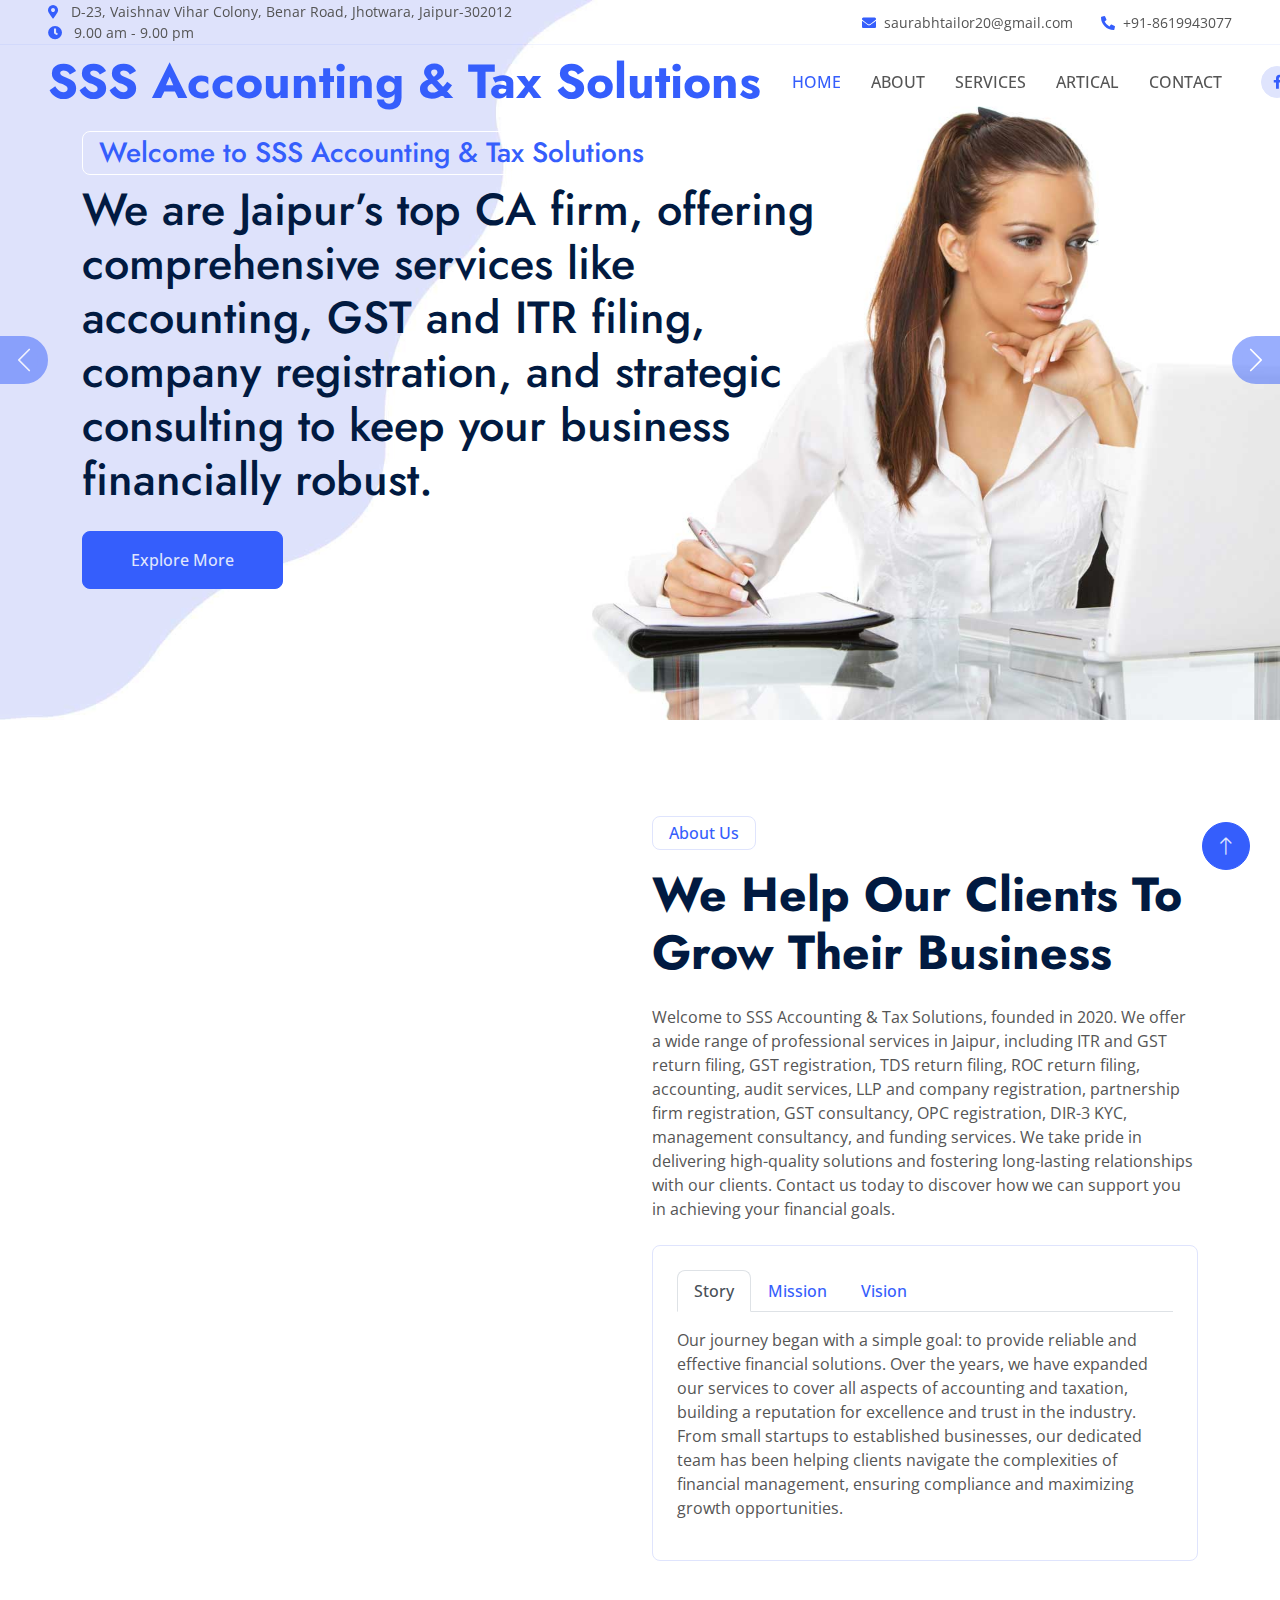
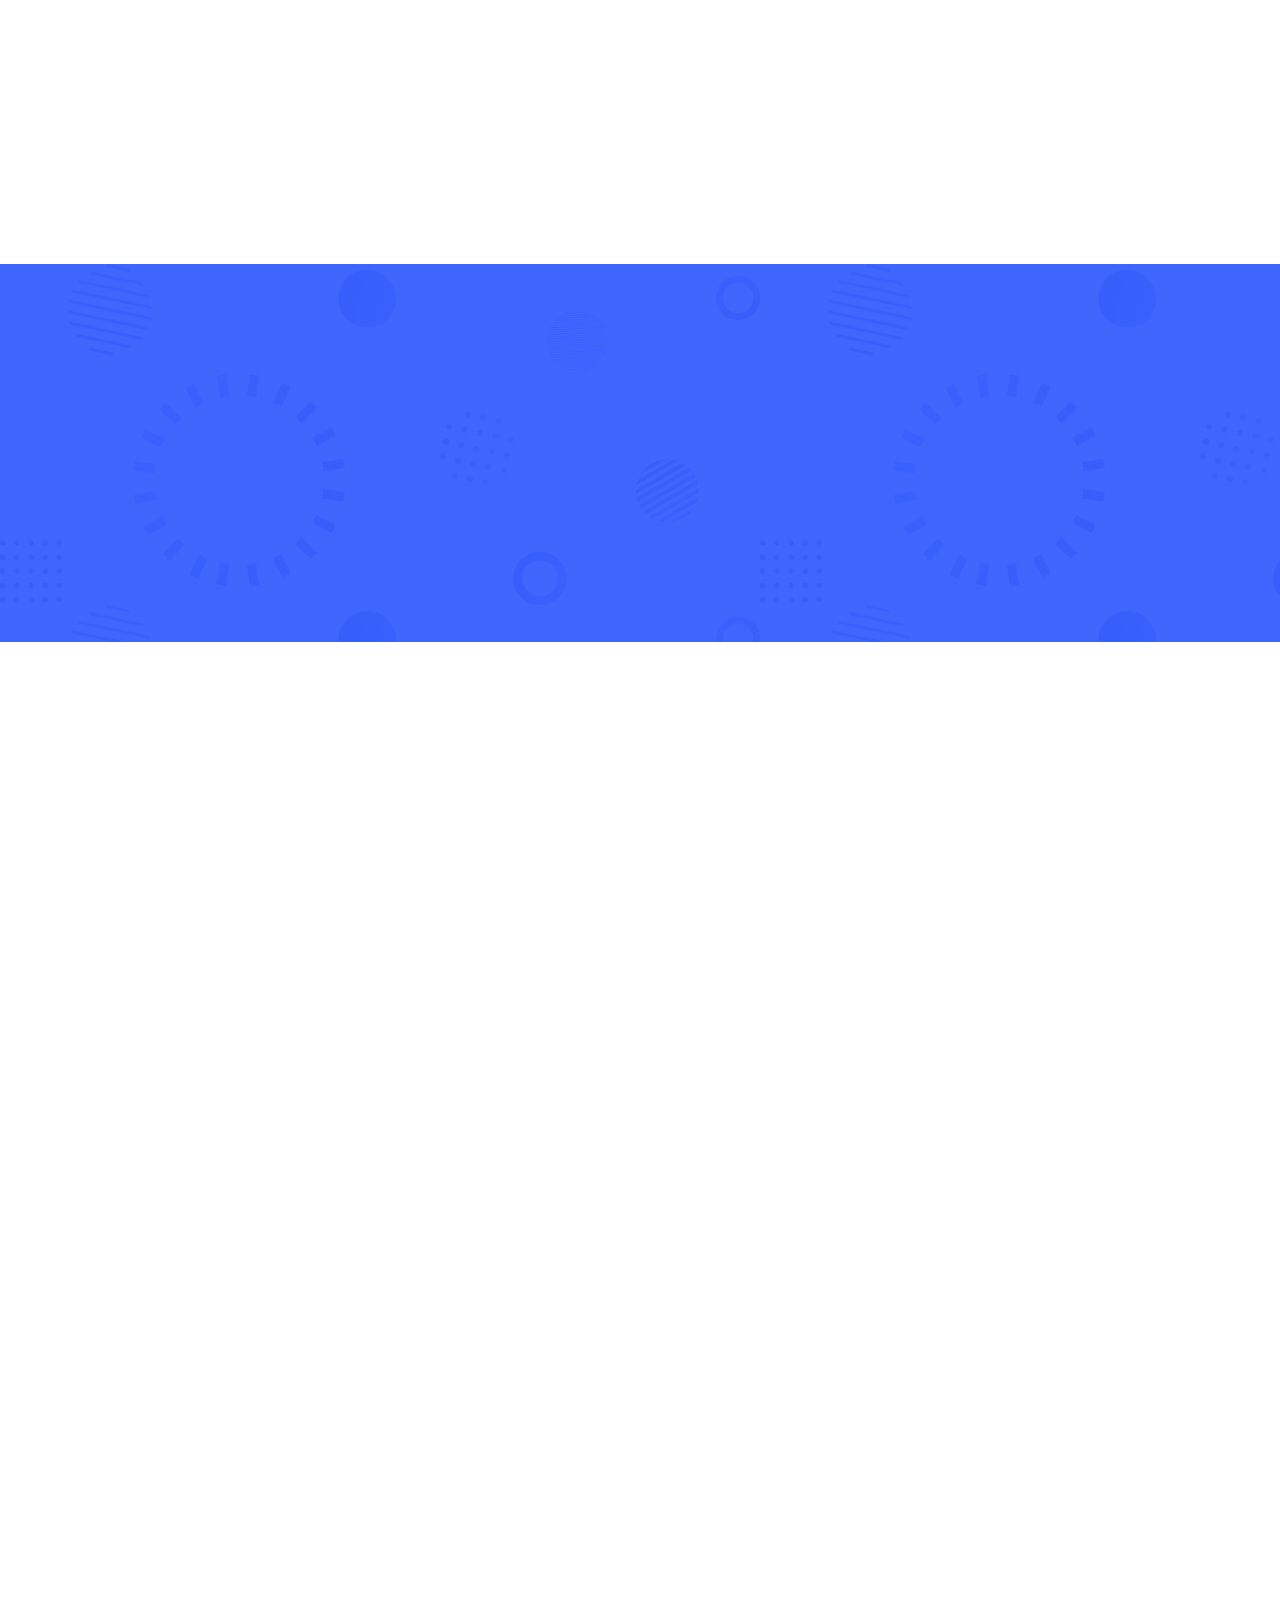
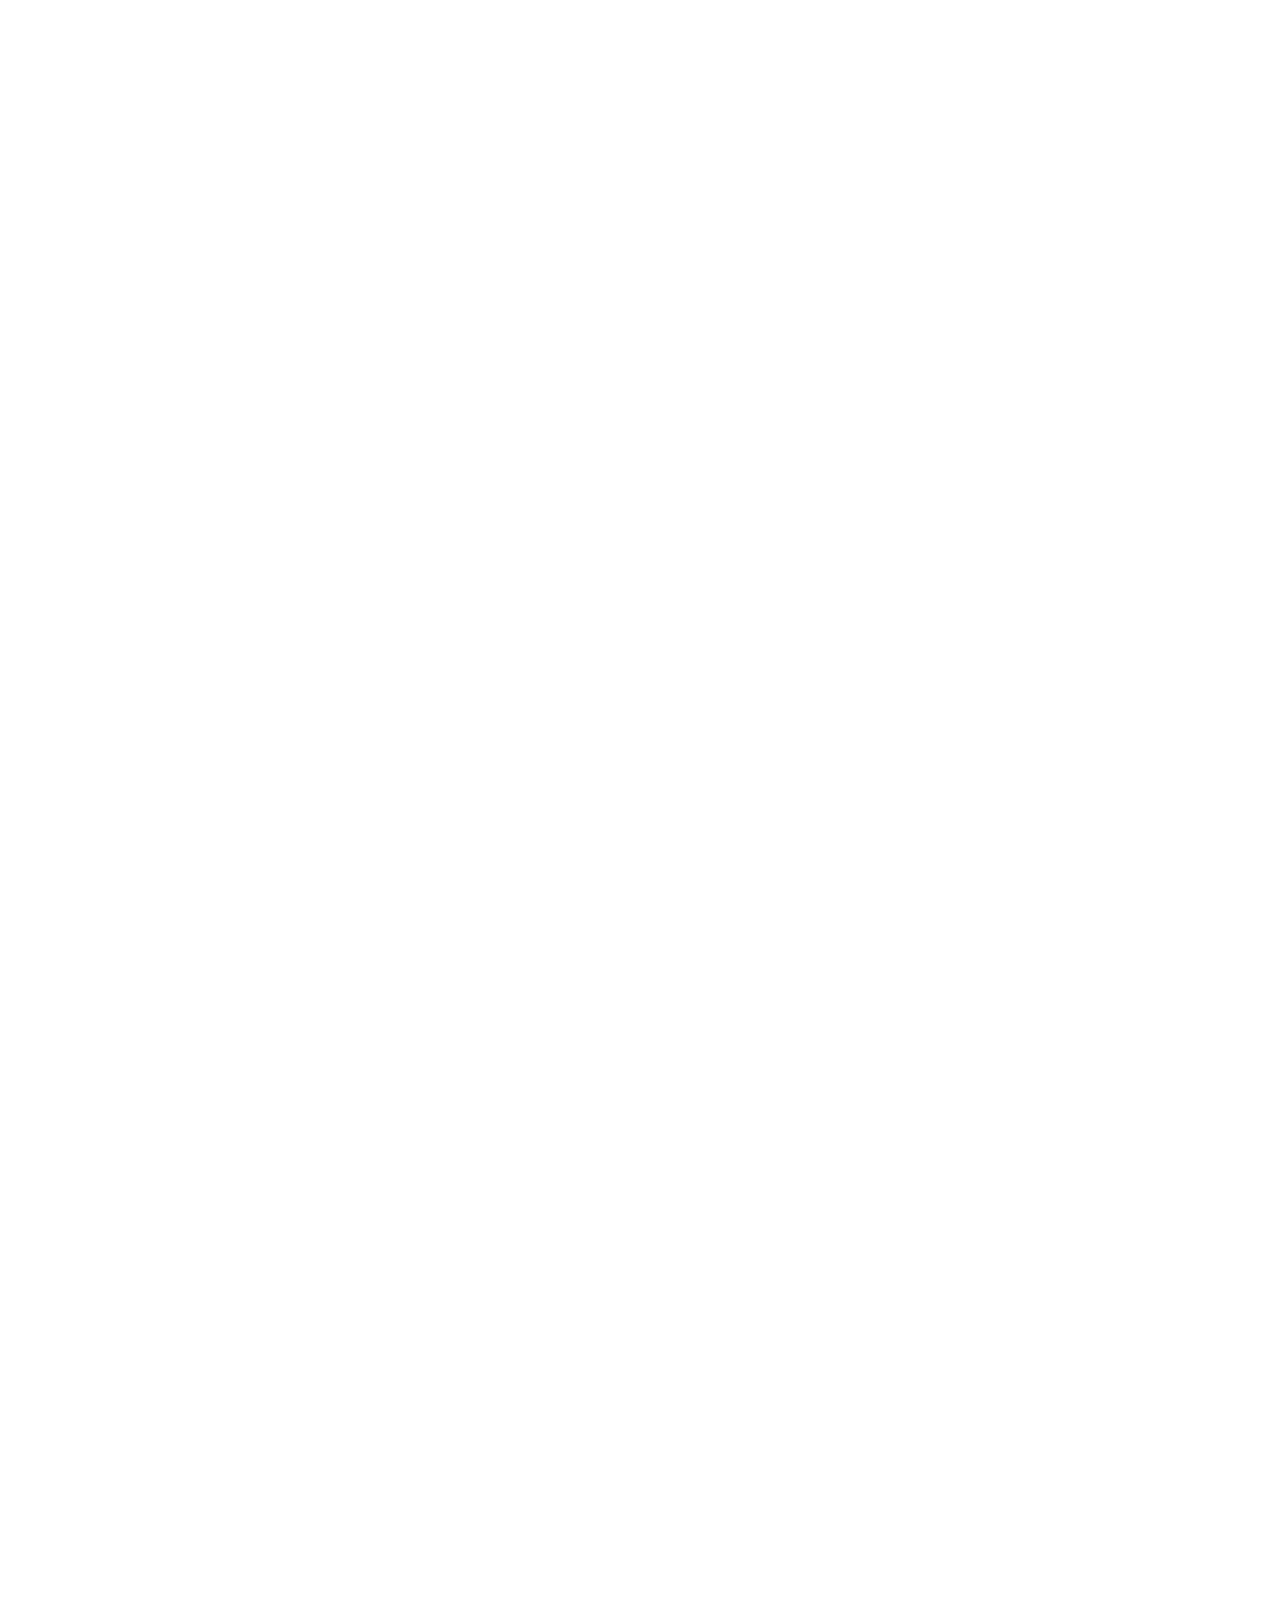
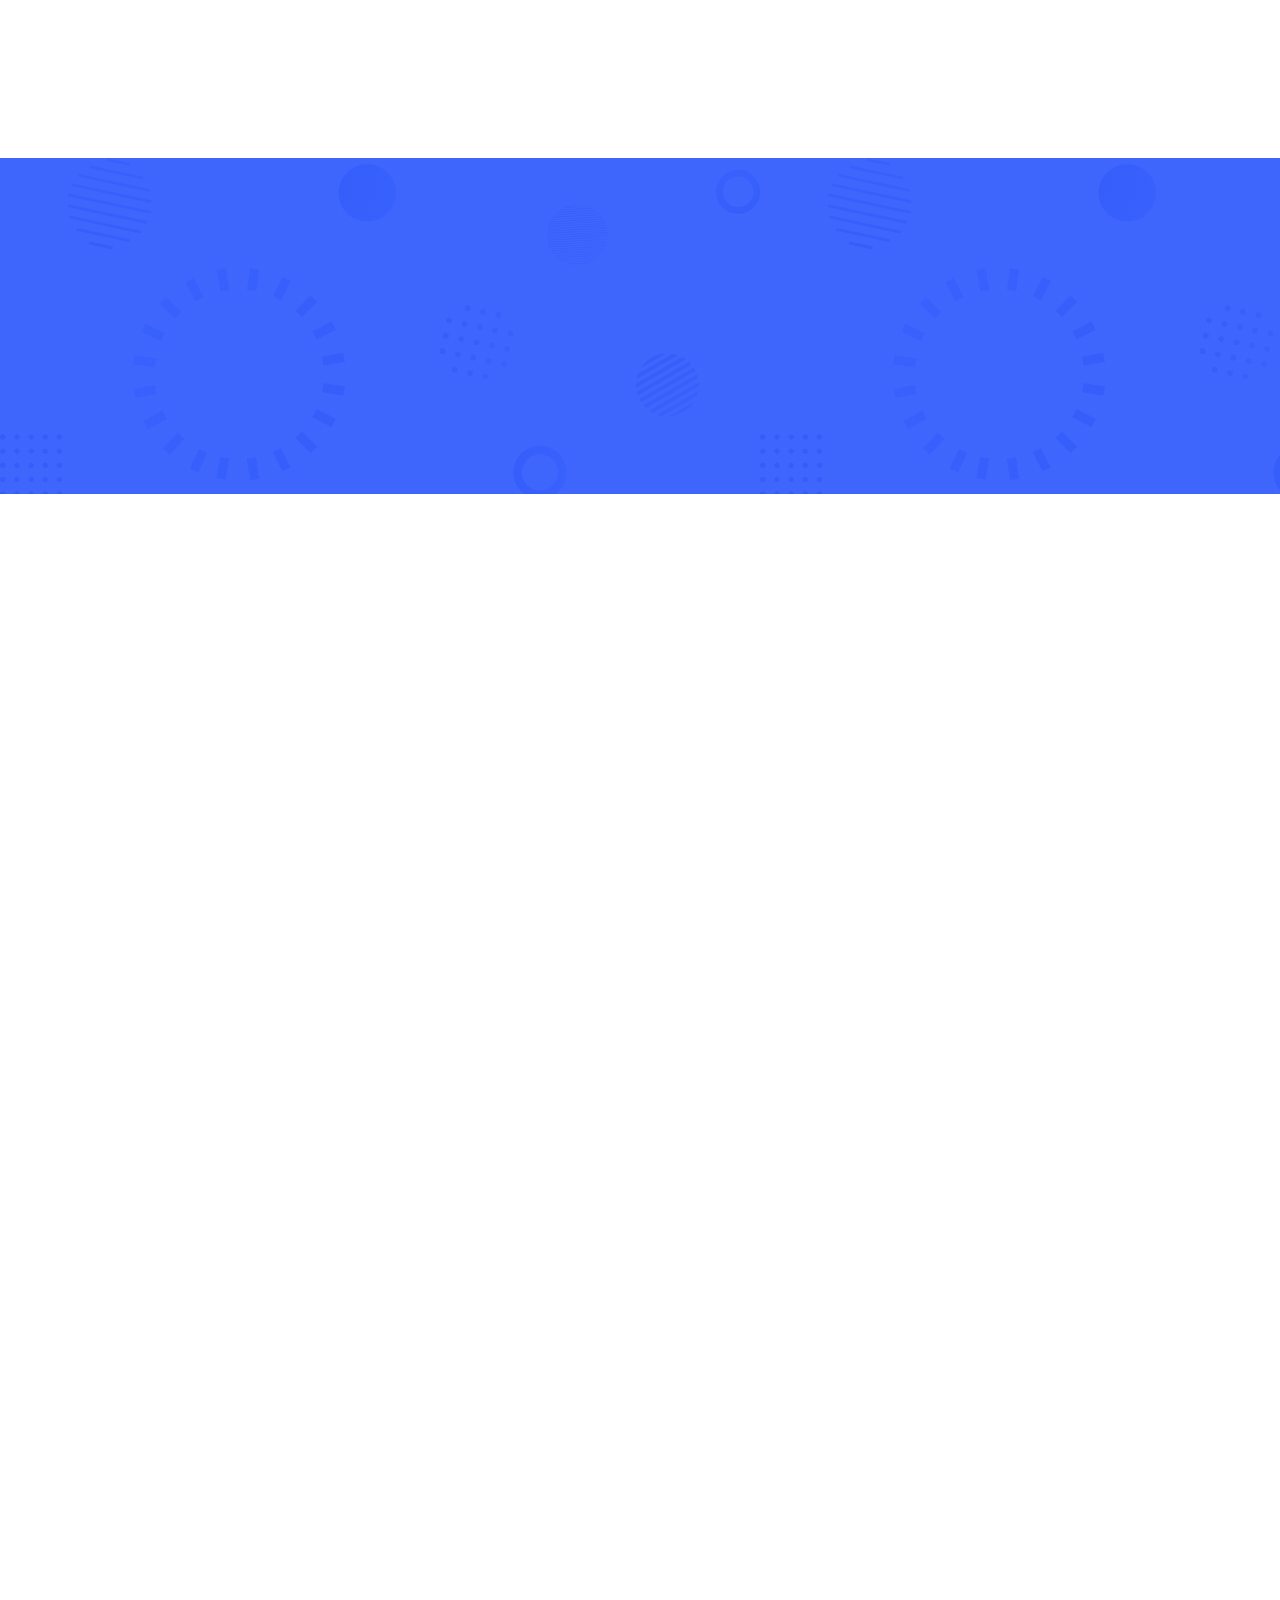
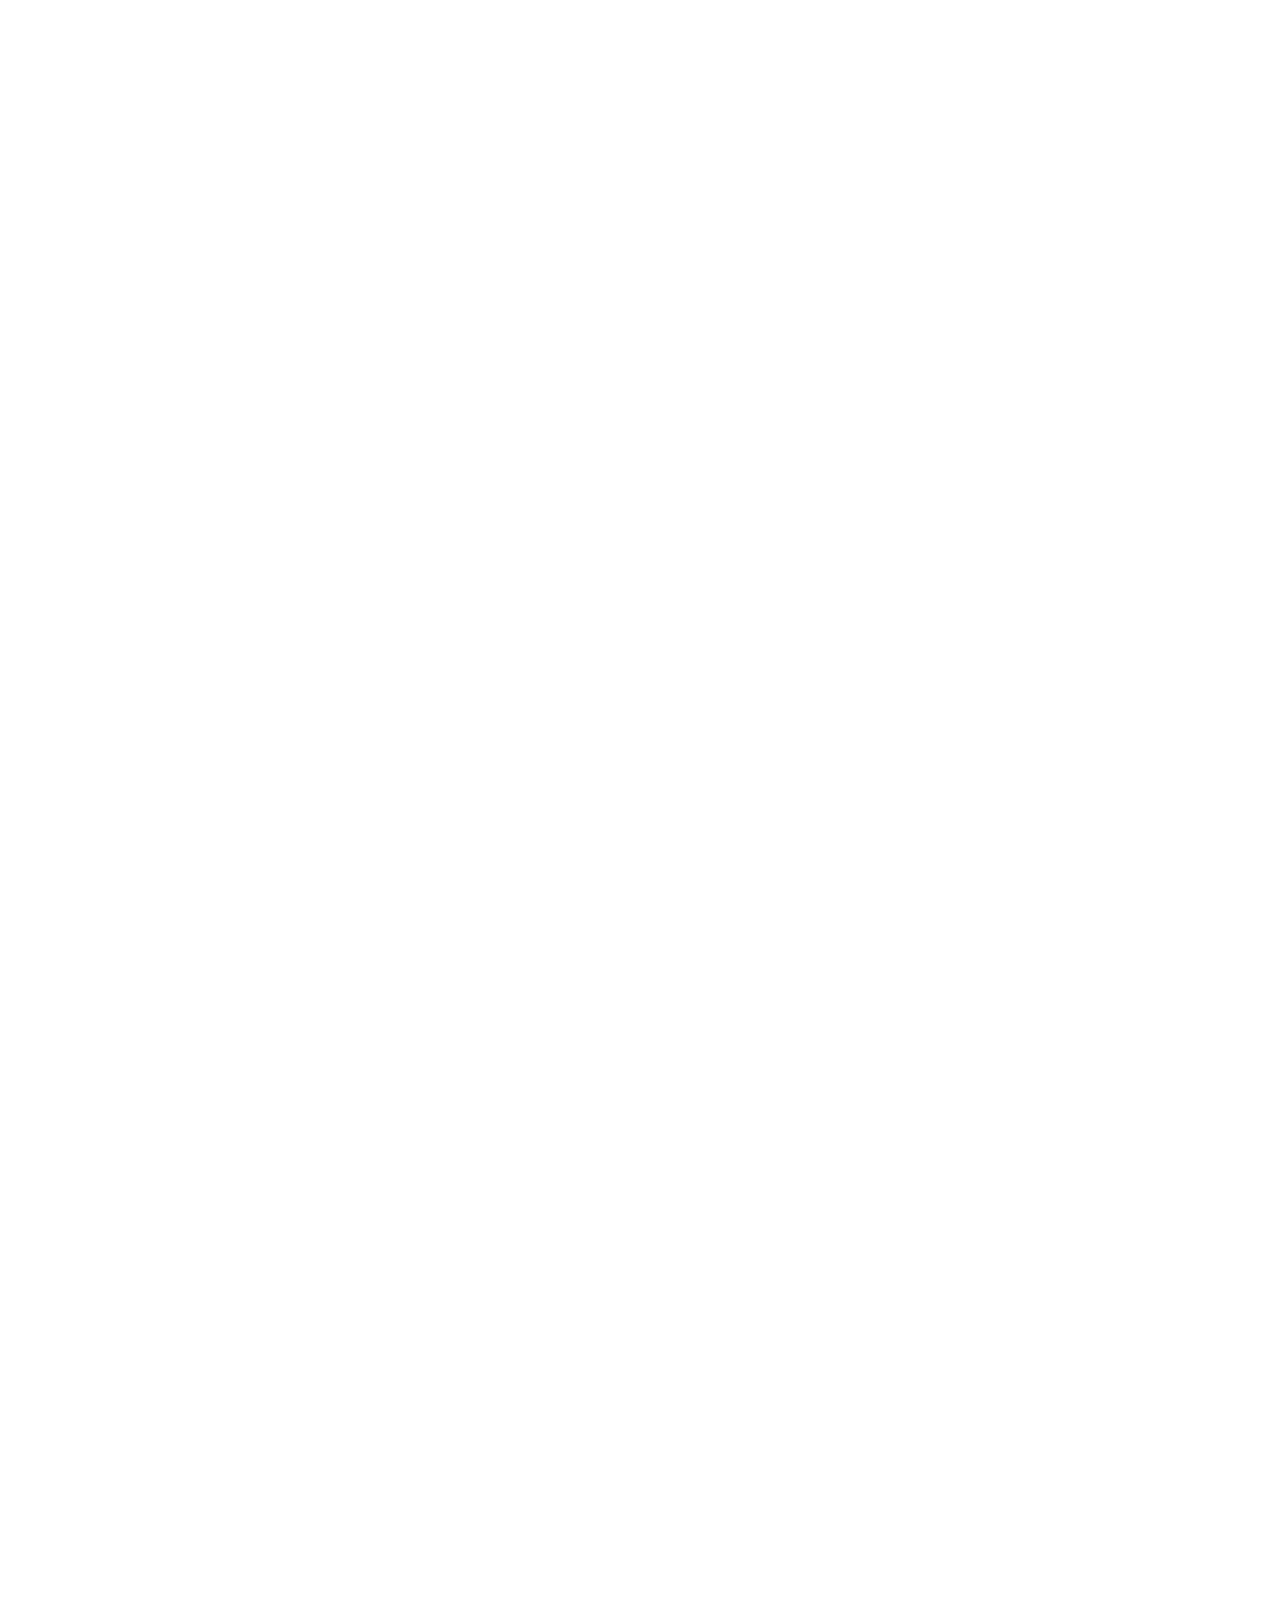
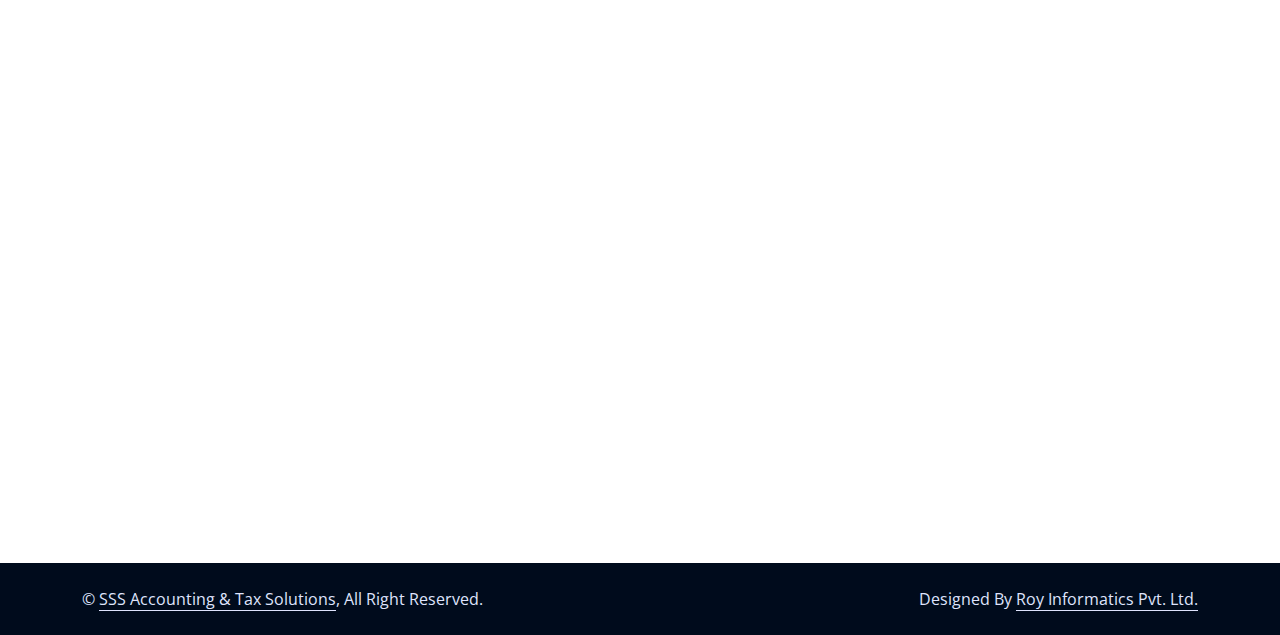
==== commit 9a05680d: "msg" ====
--- a/index.html
+++ b/index.html
@@ -4,7 +4,7 @@
 <head>
   <meta charset="utf-8" />
   <title>
-    SSS Accounting & Tax Solutions - Financial Services Website Template
+    SSS Accounting & Tax Solutions 
   </title>
   <meta content="width=device-width, initial-scale=1.0" name="viewport" />
   <meta content="" name="keywords" />
@@ -91,6 +91,7 @@
           <a href="index.html" class="nav-item  nav-link active">HOME</a>
           <a href="about.html" class="nav-item nav-link">ABOUT</a>
           <a href="service.html" class="nav-item nav-link">SERVICES</a>
+          <a href="artical.html" class="nav-item nav-link">ARTICAL</a>
           <!-- modified -->
           <!-- <div class="nav-item dropdown">
                         <a href="#" class="nav-link dropdown-toggle" data-bs-toggle="dropdown">Pages</a>
@@ -193,7 +194,7 @@
             We Help Our Clients To Grow Their Business
           </h1>
           <p class="mb-4">
-            Welcome to SSS Accounting & Tax Solutions, founded in 2002 by CA Umesh Kumar Jethani. We offer a wide range
+            Welcome to SSS Accounting & Tax Solutions, founded in 2020. We offer a wide range
             of professional services in Jaipur, including ITR and GST return filing, GST registration, TDS return
             filing, ROC return filing, accounting, audit services, LLP and company registration, partnership firm
             registration, GST consultancy, OPC registration, DIR-3 KYC, management consultancy, and funding services. We
@@ -645,7 +646,7 @@
               </div>
               <h6 class="font-weight-medium">Accounting & Business Support</h6>
               <p class="mt-3">2499 - DEPEND ON WORK</p>
-              <a class="btn btn-success-gradiant text-white border-0 btn-md" href="contact.html"><span>Get a
+              <a class="btn btn-primary text-white border-0 btn-md" href="contact.html"><span>Get a
                   Quote</span></a>
             </div>
           </div>
@@ -658,8 +659,8 @@
                 <div class="icon-round text-center d-inline-block rounded-circle bg-success-gradiant">G</div>
               </div>
               <h6 class="font-weight-medium">GST Services</h6>
-              <p class="mt-3">99-999/-</p>
-              <a class="btn btn-success-gradiant text-white border-0 btn-md" href="contact.html"><span>Get a
+              <p class="mt-3">Starting from 99</p>
+              <a class="btn btn-primary text-white border-0 btn-md" href="contact.html"><span>Get a
                   Quote</span></a>
             </div>
           </div>
@@ -673,7 +674,7 @@
               </div>
               <h6 class="font-weight-medium">Audit and Assurance Services (Internal and External)</h6>
               <p class="mt-3">2499 - DEPEND ON WORK</p>
-              <a class="btn btn-success-gradiant text-white border-0 btn-md" href="contact.html"><span>Get a
+              <a class="btn btn-primary text-white border-0 btn-md" href="contact.html"><span>Get a
                   Quote</span></a>
             </div>
           </div>
@@ -686,8 +687,8 @@
                 <div class="icon-round text-center d-inline-block rounded-circle bg-success-gradiant">I</div>
               </div>
               <h6 class="font-weight-medium">Income Tax Filing (ITR Filing)</h6>
-              <p class="mt-3">299-1999</p>
-              <a class="btn btn-success-gradiant text-white border-0 btn-md" href="contact.html"><span>Get a
+              <p class="mt-3">Starting from 299</p>
+              <a class="btn btn-primary text-white border-0 btn-md" href="contact.html"><span>Get a
                   Quote</span></a>
             </div>
           </div>
@@ -700,8 +701,8 @@
                 <div class="icon-round text-center d-inline-block rounded-circle bg-success-gradiant">T</div>
               </div>
               <h6 class="font-weight-medium">TDS & TCS Return Filing</h6>
-              <p class="mt-3">199-599</p>
-              <a class="btn btn-success-gradiant text-white border-0 btn-md" href="contact.html"><span>Get a
+              <p class="mt-3">Starting from 199</p>
+              <a class="btn btn-primary text-white border-0 btn-md" href="contact.html"><span>Get a
                   Quote</span></a>
             </div>
           </div>
@@ -715,7 +716,7 @@
               </div>
               <h6 class="font-weight-medium">PF & ESI Registration & Return Filing</h6>
               <p class="mt-3">1999 - DEPEND ON WORK</p>
-              <a class="btn btn-success-gradiant text-white border-0 btn-md" href="contact.html"><span>Get a
+              <a class="btn btn-primary text-white border-0 btn-md" href="contact.html"><span>Get a
                   Quote</span></a>
             </div>
           </div>
@@ -728,8 +729,8 @@
                 <div class="icon-round text-center d-inline-block rounded-circle bg-success-gradiant">C</div>
               </div>
               <h6 class="font-weight-medium">Company Registration</h6>
-              <p class="mt-3">5999-11999</p>
-              <a class="btn btn-success-gradiant text-white border-0 btn-md" href="contact.html"><span>Get a
+              <p class="mt-3">Starting from 5999</p>
+              <a class="btn btn-primary text-white border-0 btn-md" href="contact.html"><span>Get a
                   Quote</span></a>
             </div>
           </div>
@@ -742,8 +743,8 @@
                 <div class="icon-round text-center d-inline-block rounded-circle bg-success-gradiant">L</div>
               </div>
               <h6 class="font-weight-medium">LLP Registration</h6>
-              <p class="mt-3">4999-8999</p>
-              <a class="btn btn-success-gradiant text-white border-0 btn-md" href="contact.html"><span>Get a
+              <p class="mt-3">Starting from 4999</p>
+              <a class="btn btn-primary text-white border-0 btn-md" href="contact.html"><span>Get a
                   Quote</span></a>
             </div>
           </div>
@@ -757,7 +758,7 @@
               </div>
               <h6 class="font-weight-medium">MSME Registration</h6>
               <p class="mt-3">399/-</p>
-              <a class="btn btn-success-gradiant text-white border-0 btn-md" href="contact.html"><span>Get a
+              <a class="btn btn-primary text-white border-0 btn-md" href="contact.html"><span>Get a
                   Quote</span></a>
             </div>
           </div>
@@ -770,8 +771,8 @@
                 <div class="icon-round text-center d-inline-block rounded-circle bg-success-gradiant">I</div>
               </div>
               <h6 class="font-weight-medium">Import Export Services</h6>
-              <p class="mt-3">799-4999</p>
-              <a class="btn btn-success-gradiant text-white border-0 btn-md" href="contact.html"><span>Get a
+              <p class="mt-3">Starting from 799</p>
+              <a class="btn btn-primary text-white border-0 btn-md" href="contact.html"><span>Get a
                   Quote</span></a>
             </div>
           </div>
@@ -785,7 +786,7 @@
               </div>
               <h6 class="font-weight-medium">E-Tendering</h6>
               <p class="mt-3">GET QUOTE</p>
-              <a class="btn btn-success-gradiant text-white border-0 btn-md" href="contact.html"><span>Get a
+              <a class="btn btn-primary text-white border-0 btn-md" href="contact.html"><span>Get a
                   Quote</span></a>
             </div>
           </div>
@@ -799,7 +800,7 @@
               </div>
               <h6 class="font-weight-medium">Digital Signature Certificate Provider</h6>
               <p class="mt-3">2199/-</p>
-              <a class="btn btn-success-gradiant text-white border-0 btn-md" href="contact.html"><span>Get a
+              <a class="btn btn-primary text-white border-0 btn-md" href="contact.html"><span>Get a
                   Quote</span></a>
             </div>
           </div>
@@ -813,7 +814,7 @@
               </div>
               <h6 class="font-weight-medium">CA Certification</h6>
               <p class="mt-3">999/-</p>
-              <a class="btn btn-success-gradiant text-white border-0 btn-md" href="contact.html"><span>Get a
+              <a class="btn btn-primary text-white border-0 btn-md" href="contact.html"><span>Get a
                   Quote</span></a>
             </div>
           </div>
@@ -827,7 +828,7 @@
               </div>
               <h6 class="font-weight-medium">Stock Valuation</h6>
               <p class="mt-3">GET QUOTE</p>
-              <a class="btn btn-success-gradiant text-white border-0 btn-md" href="contact.html"><span>Get a
+              <a class="btn btn-primary text-white border-0 btn-md" href="contact.html"><span>Get a
                   Quote</span></a>
             </div>
           </div>
@@ -841,7 +842,7 @@
               </div>
               <h6 class="font-weight-medium">Share Market Tips</h6>
               <p class="mt-3">GET QUOTE</p>
-              <a class="btn btn-success-gradiant text-white border-0 btn-md" href="contact.html"><span>Get a
+              <a class="btn btn-primary text-white border-0 btn-md" href="contact.html"><span>Get a
                   Quote</span></a>
             </div>
           </div>
@@ -855,7 +856,7 @@
               </div>
               <h6 class="font-weight-medium">All Types of Loans from Banks and NBFCs</h6>
               <p class="mt-3">GET QUOTE</p>
-              <a class="btn btn-success-gradiant text-white border-0 btn-md" href="contact.html"><span>Get a
+              <a class="btn btn-primary text-white border-0 btn-md" href="contact.html"><span>Get a
                   Quote</span></a>
             </div>
           </div>
@@ -869,7 +870,7 @@
               </div>
               <h6 class="font-weight-medium">Insurance Services</h6>
               <p class="mt-3">GET QUOTE</p>
-              <a class="btn btn-success-gradiant text-white border-0 btn-md" href="contact.html"><span>Get a
+              <a class="btn btn-primary text-white border-0 btn-md" href="contact.html"><span>Get a
                   Quote</span></a>
             </div>
           </div>
@@ -999,9 +1000,9 @@
       <div class="row g-4">
         <div class="col-lg-4 col-md-6 wow fadeInUp" data-wow-delay="0.1s">
           <div class="team-item">
-            <img class="img-fluid rounded" src="img/team-1.jpg" alt="" />
+            <img class="img-fluid rounded" src="img/team-2.jpg" alt="" />
             <div class="team-text">
-              <h4 class="mb-0">Kate Winslet</h4>
+              <h4 class="mb-0">Saurabh Tailor</h4>
               <div class="team-social d-flex">
                 <a class="btn btn-square rounded-circle mx-1" href=""><i class="fab fa-facebook-f"></i></a>
                 <a class="btn btn-square rounded-circle mx-1" href=""><i class="fab fa-twitter"></i></a>
@@ -1014,7 +1015,7 @@
           <div class="team-item">
             <img class="img-fluid rounded" src="img/team-2.jpg" alt="" />
             <div class="team-text">
-              <h4 class="mb-0">Jac Jacson</h4>
+              <h4 class="mb-0">Sunil Singh Rathore</h4>
               <div class="team-social d-flex">
                 <a class="btn btn-square rounded-circle mx-1" href=""><i class="fab fa-facebook-f"></i></a>
                 <a class="btn btn-square rounded-circle mx-1" href=""><i class="fab fa-twitter"></i></a>
@@ -1027,7 +1028,7 @@
           <div class="team-item">
             <img class="img-fluid rounded" src="img/team-3.jpg" alt="" />
             <div class="team-text">
-              <h4 class="mb-0">Doris Jordan</h4>
+              <h4 class="mb-0">CA Aditya Gupta</h4>
               <div class="team-social d-flex">
                 <a class="btn btn-square rounded-circle mx-1" href=""><i class="fab fa-facebook-f"></i></a>
                 <a class="btn btn-square rounded-circle mx-1" href=""><i class="fab fa-twitter"></i></a>
@@ -1040,73 +1041,77 @@
     </div>
   </div>
   <!-- Team End -->
-
-  <!-- Testimonial Start -->
-  <div class="container-xxl py-5">
-    <div class="container">
-      <div class="text-center mx-auto wow fadeInUp" data-wow-delay="0.1s" style="max-width: 600px">
-        <p class="d-inline-block border rounded text-primary fw-semi-bold py-1 px-3">
-          Testimonial
-        </p>
-        <h1 class="display-5 mb-5">What Our Clients Say!</h1>
-      </div>
-      <div class="owl-carousel testimonial-carousel wow fadeInUp" data-wow-delay="0.3s">
-        <div class="testimonial-item">
-          <div class="testimonial-text border rounded p-4 pt-5 mb-5">
-            <div class="btn-square bg-white border rounded-circle">
-              <i class="fa fa-quote-right fa-2x text-primary"></i>
-            </div>
-            Dolores sed duo clita tempor justo dolor et stet lorem kasd labore
-            dolore lorem ipsum. At lorem lorem magna ut et, nonumy et labore
-            et tempor diam tempor erat.
-          </div>
-          <img class="rounded-circle mb-3" src="img/testimonial-1.jpg" alt="" />
-          <h4>Client Name</h4>
-          <span>Profession</span>
-        </div>
-        <div class="testimonial-item">
-          <div class="testimonial-text border rounded p-4 pt-5 mb-5">
-            <div class="btn-square bg-white border rounded-circle">
-              <i class="fa fa-quote-right fa-2x text-primary"></i>
-            </div>
-            Dolores sed duo clita tempor justo dolor et stet lorem kasd labore
-            dolore lorem ipsum. At lorem lorem magna ut et, nonumy et labore
-            et tempor diam tempor erat.
-          </div>
-          <img class="rounded-circle mb-3" src="img/testimonial-2.jpg" alt="" />
-          <h4>Client Name</h4>
-          <span>Profession</span>
-        </div>
-        <div class="testimonial-item">
-          <div class="testimonial-text border rounded p-4 pt-5 mb-5">
-            <div class="btn-square bg-white border rounded-circle">
-              <i class="fa fa-quote-right fa-2x text-primary"></i>
-            </div>
-            Dolores sed duo clita tempor justo dolor et stet lorem kasd labore
-            dolore lorem ipsum. At lorem lorem magna ut et, nonumy et labore
-            et tempor diam tempor erat.
-          </div>
-          <img class="rounded-circle mb-3" src="img/testimonial-3.jpg" alt="" />
-          <h4>Client Name</h4>
-          <span>Profession</span>
-        </div>
-        <div class="testimonial-item">
-          <div class="testimonial-text border rounded p-4 pt-5 mb-5">
-            <div class="btn-square bg-white border rounded-circle">
-              <i class="fa fa-quote-right fa-2x text-primary"></i>
-            </div>
-            Dolores sed duo clita tempor justo dolor et stet lorem kasd labore
-            dolore lorem ipsum. At lorem lorem magna ut et, nonumy et labore
-            et tempor diam tempor erat.
-          </div>
-          <img class="rounded-circle mb-3" src="img/testimonial-4.jpg" alt="" />
-          <h4>Client Name</h4>
-          <span>Profession</span>
-        </div>
+<!-- Testimonial Start -->
+<div class="container-xxl py-5">
+  <div class="container">
+    <div class="text-center mx-auto wow fadeInUp" data-wow-delay="0.1s" style="max-width: 600px">
+      <p class="d-inline-block border rounded text-primary fw-semi-bold py-1 px-3">
+        Testimonial
+      </p>
+      <h1 class="display-5 mb-5">What Our Clients Say!</h1>
+    </div>
+    <div class="owl-carousel testimonial-carousel wow fadeInUp" data-wow-delay="0.3s">
+      <div class="testimonial-item">
+        <div class="testimonial-text border rounded p-4 pt-5 mb-5">
+          <div class="btn-square bg-white border rounded-circle">
+            <i class="fa fa-quote-right fa-2x text-primary"></i>
+          </div>
+          SSS Accounting & Tax Solutions has been instrumental in streamlining our accounting processes. Their attention to detail and expertise in tax filing have been a great asset to our business.
+        </div>
+        <!-- <img class="rounded-circle mb-3" src="img/testimonial-1.jpg" alt="" /> -->
+        <div class="rounded-circle mb-3 text-center">
+          <i class="fas fa-user fa-3x text-primary"></i>
+        </div>
+        <h4>Glovin Pharma Pvt. Ltd. (Delhi)</h4>
+        <span>Businessman</span>
+      </div>
+      <div class="testimonial-item">
+        <div class="testimonial-text border rounded p-4 pt-5 mb-5">
+          <div class="btn-square bg-white border rounded-circle">
+            <i class="fa fa-quote-right fa-2x text-primary"></i>
+          </div>
+          The professional and timely services provided by SSS Accounting & Tax Solutions have significantly enhanced our operational efficiency. Highly recommended for all business support needs.
+        </div>
+        <!-- <img class="rounded-circle mb-3" src="img/testimonial-2.jpg" alt="" /> -->
+        <div class="rounded-circle mb-3 text-center">
+          <i class="fas fa-user fa-3x text-primary"></i>
+        </div>
+        <h4>Tanay Goyal (Gurugram)</h4>
+        <span>Businessman</span>
+      </div>
+      <div class="testimonial-item">
+        <div class="testimonial-text border rounded p-4 pt-5 mb-5">
+          <div class="btn-square bg-white border rounded-circle">
+            <i class="fa fa-quote-right fa-2x text-primary"></i>
+          </div>
+          With SSS Accounting & Tax Solutions handling our audits and GST services, we’ve been able to focus more on growing our business. Their expertise is unparalleled.
+        </div>
+        <!-- <img class="rounded-circle mb-3" src="img/testimonial-3.jpg" alt="" /> -->
+        <div class="rounded-circle mb-3 text-center">
+          <i class="fas fa-user fa-3x text-primary"></i>
+        </div>
+        <h4>Manoj Sharma (Rajkot)</h4>
+        <span>Businessman</span>
+      </div>
+      <div class="testimonial-item">
+        <div class="testimonial-text border rounded p-4 pt-5 mb-5">
+          <div class="btn-square bg-white border rounded-circle">
+            <i class="fa fa-quote-right fa-2x text-primary"></i>
+          </div>
+          SSS Accounting & Tax Solutions has provided exceptional service for our company registration and compliance needs. Their team is knowledgeable and reliable.
+        </div>
+        <!-- <img class="rounded-circle mb-3" src="img/testimonial-4.jpg" alt="" /> -->
+        <div class="rounded-circle mb-3 text-center">
+          <i class="fas fa-user fa-3x text-primary"></i>
+        </div>
+        <h4>Sandeep Khandewal (Bengaluru)</h4>
+        <span>Businessman</span>
       </div>
     </div>
   </div>
-  <!-- Testimonial End -->
+</div>
+<!-- Testimonial End -->
+
 
   <!-- Footer Start -->
   <div class="container-fluid bg-dark text-light footer mt-5 py-5 wow fadeIn" data-wow-delay="0.1s">
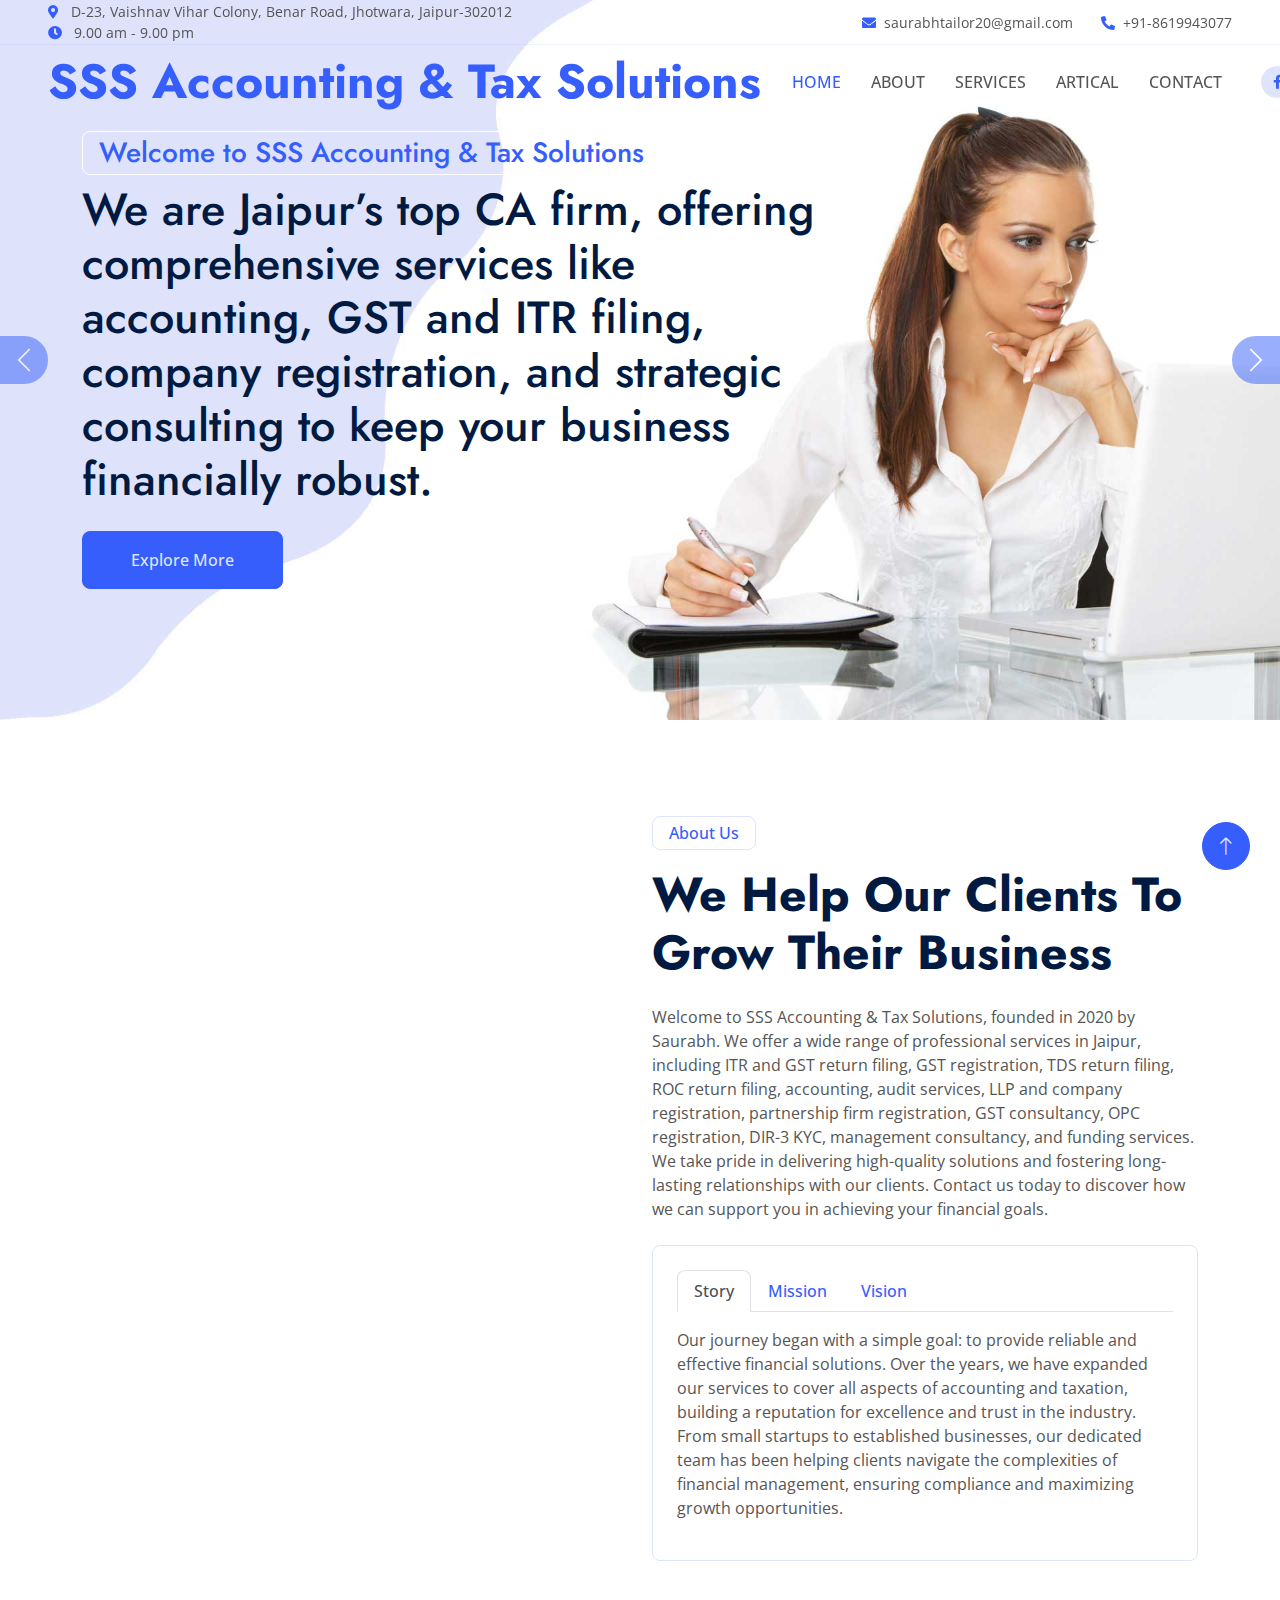
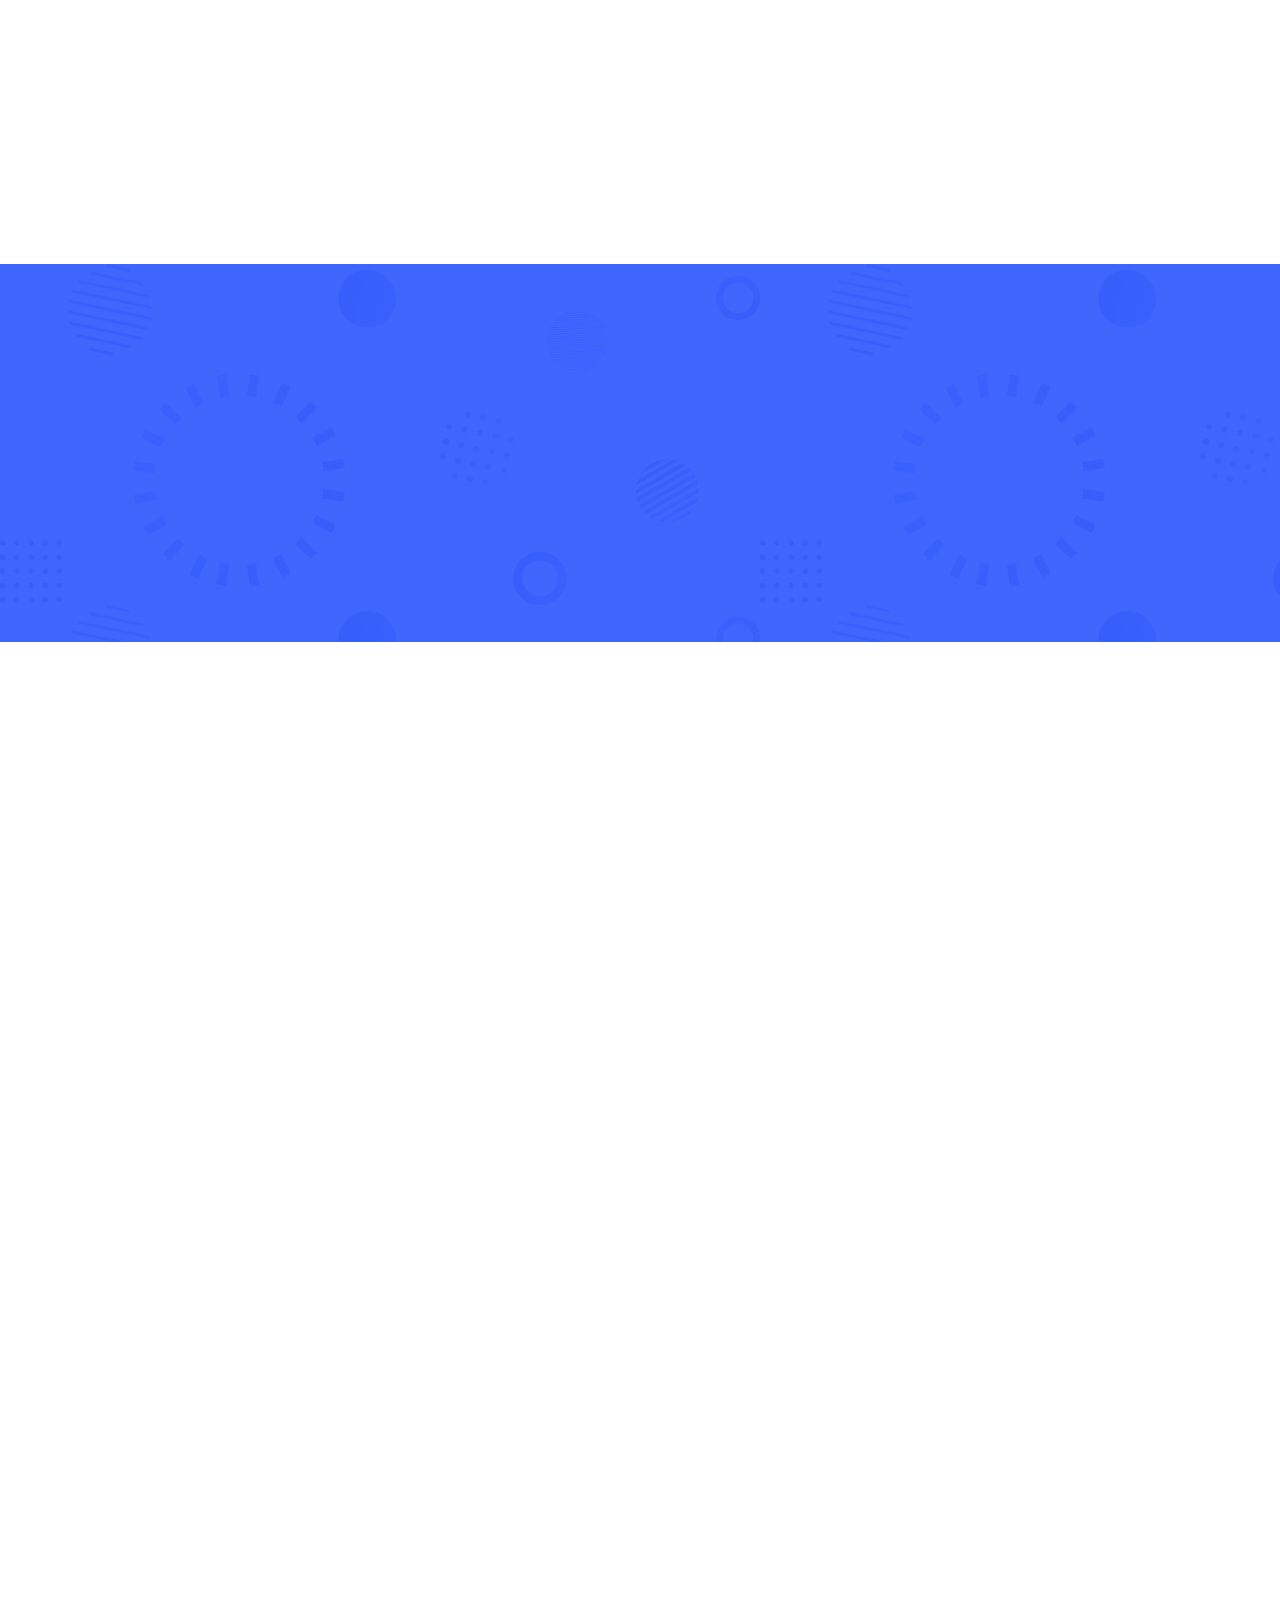
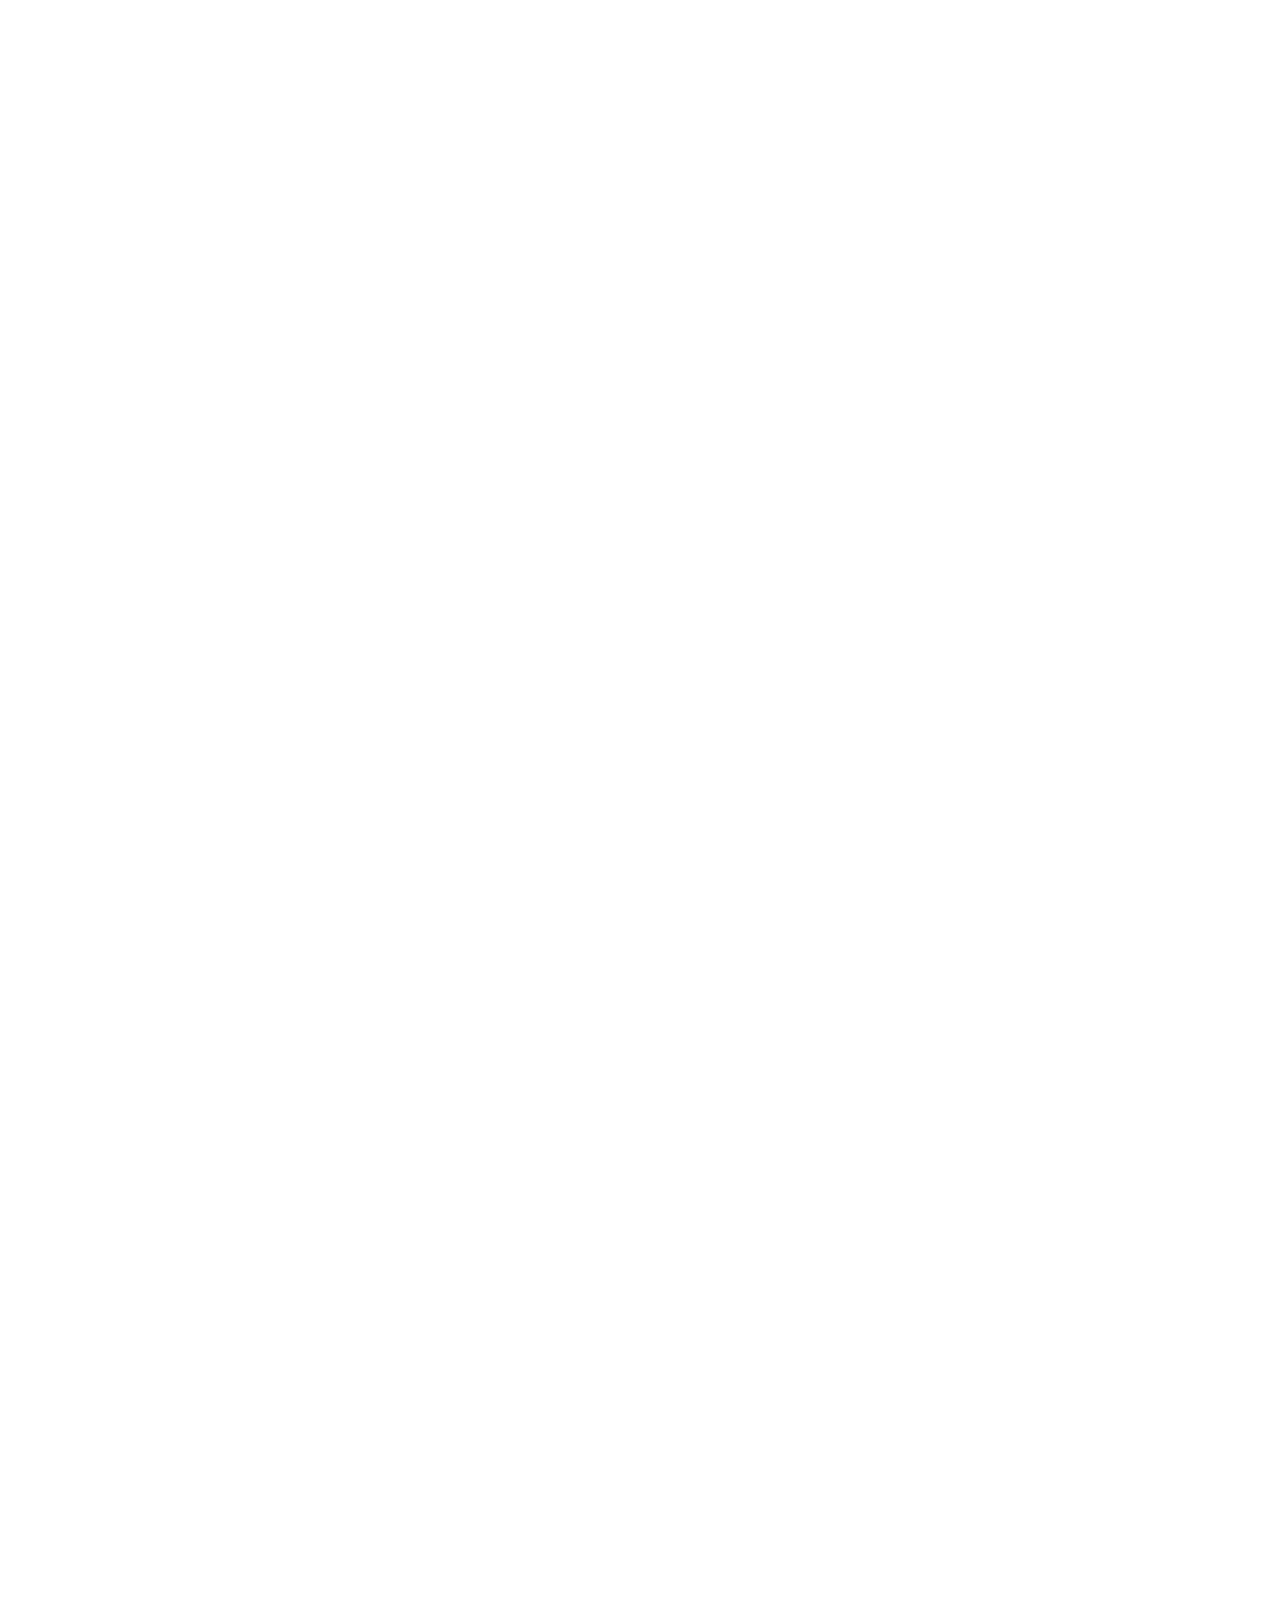
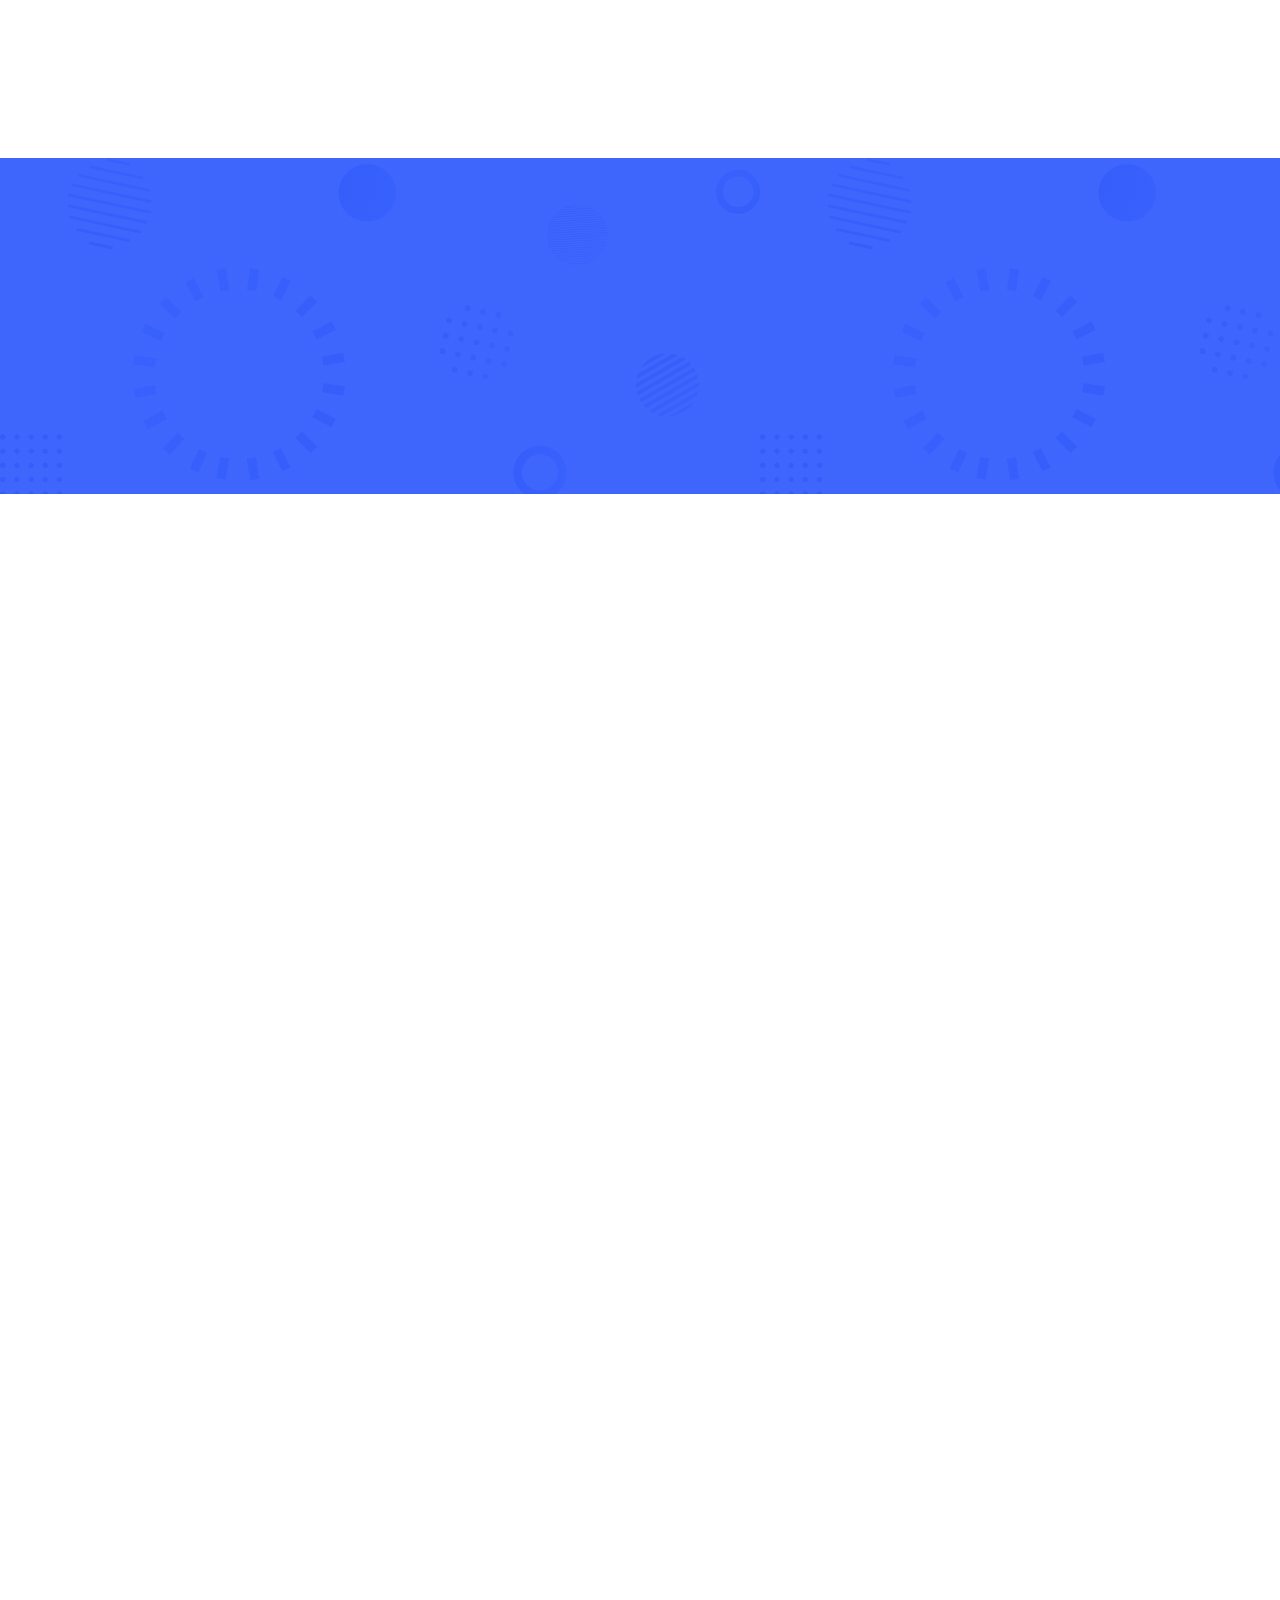
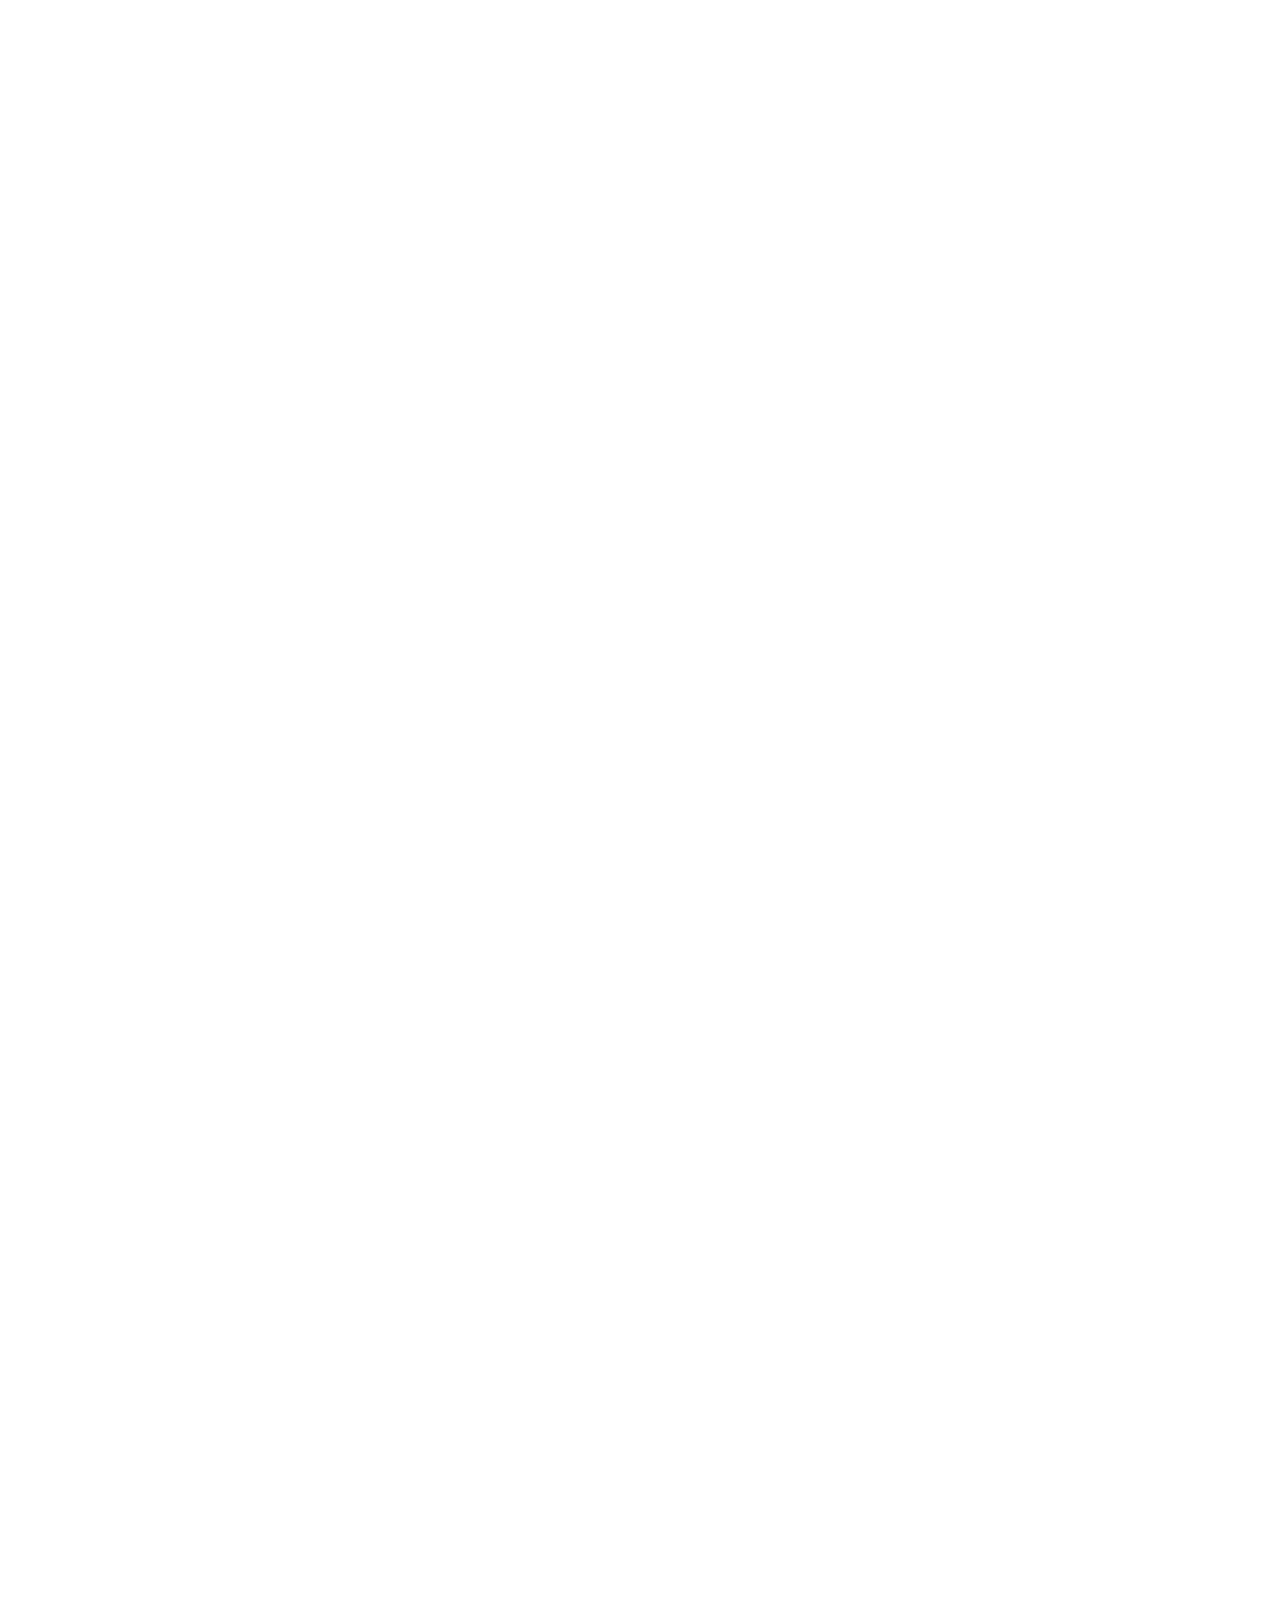
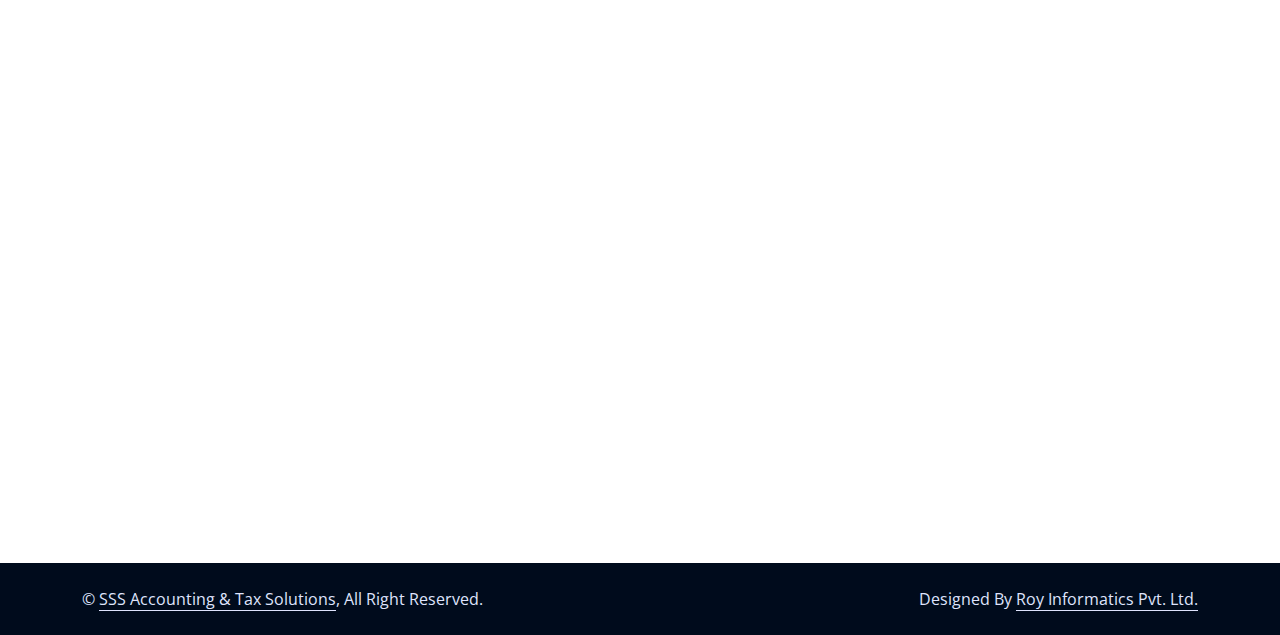
==== commit 3057a7b0: "msg" ====
--- a/index.html
+++ b/index.html
@@ -194,7 +194,7 @@
             We Help Our Clients To Grow Their Business
           </h1>
           <p class="mb-4">
-            Welcome to SSS Accounting & Tax Solutions, founded in 2020. We offer a wide range
+            Welcome to SSS Accounting & Tax Solutions, founded in 2020 by Saurabh. We offer a wide range
             of professional services in Jaipur, including ITR and GST return filing, GST registration, TDS return
             filing, ROC return filing, accounting, audit services, LLP and company registration, partnership firm
             registration, GST consultancy, OPC registration, DIR-3 KYC, management consultancy, and funding services. We
@@ -645,7 +645,7 @@
                 <div class="icon-round text-center d-inline-block rounded-circle bg-success-gradiant">A</div>
               </div>
               <h6 class="font-weight-medium">Accounting & Business Support</h6>
-              <p class="mt-3">2499 - DEPEND ON WORK</p>
+              <p class="mt-3">Starting from 2499/-</p>
               <a class="btn btn-primary text-white border-0 btn-md" href="contact.html"><span>Get a
                   Quote</span></a>
             </div>
@@ -659,7 +659,7 @@
                 <div class="icon-round text-center d-inline-block rounded-circle bg-success-gradiant">G</div>
               </div>
               <h6 class="font-weight-medium">GST Services</h6>
-              <p class="mt-3">Starting from 99</p>
+              <p class="mt-3">Starting from 99/-</p>
               <a class="btn btn-primary text-white border-0 btn-md" href="contact.html"><span>Get a
                   Quote</span></a>
             </div>
@@ -673,7 +673,7 @@
                 <div class="icon-round text-center d-inline-block rounded-circle bg-success-gradiant">A</div>
               </div>
               <h6 class="font-weight-medium">Audit and Assurance Services (Internal and External)</h6>
-              <p class="mt-3">2499 - DEPEND ON WORK</p>
+              <p class="mt-3">Starting from 2499/-</p>
               <a class="btn btn-primary text-white border-0 btn-md" href="contact.html"><span>Get a
                   Quote</span></a>
             </div>
@@ -687,7 +687,7 @@
                 <div class="icon-round text-center d-inline-block rounded-circle bg-success-gradiant">I</div>
               </div>
               <h6 class="font-weight-medium">Income Tax Filing (ITR Filing)</h6>
-              <p class="mt-3">Starting from 299</p>
+              <p class="mt-3">Starting from 299/-</p>
               <a class="btn btn-primary text-white border-0 btn-md" href="contact.html"><span>Get a
                   Quote</span></a>
             </div>
@@ -701,7 +701,7 @@
                 <div class="icon-round text-center d-inline-block rounded-circle bg-success-gradiant">T</div>
               </div>
               <h6 class="font-weight-medium">TDS & TCS Return Filing</h6>
-              <p class="mt-3">Starting from 199</p>
+              <p class="mt-3">Starting from 199/-</p>
               <a class="btn btn-primary text-white border-0 btn-md" href="contact.html"><span>Get a
                   Quote</span></a>
             </div>
@@ -715,7 +715,7 @@
                 <div class="icon-round text-center d-inline-block rounded-circle bg-success-gradiant">P</div>
               </div>
               <h6 class="font-weight-medium">PF & ESI Registration & Return Filing</h6>
-              <p class="mt-3">1999 - DEPEND ON WORK</p>
+              <p class="mt-3">Starting from 1999/-</p>
               <a class="btn btn-primary text-white border-0 btn-md" href="contact.html"><span>Get a
                   Quote</span></a>
             </div>
@@ -729,7 +729,7 @@
                 <div class="icon-round text-center d-inline-block rounded-circle bg-success-gradiant">C</div>
               </div>
               <h6 class="font-weight-medium">Company Registration</h6>
-              <p class="mt-3">Starting from 5999</p>
+              <p class="mt-3">Starting from 5999/-</p>
               <a class="btn btn-primary text-white border-0 btn-md" href="contact.html"><span>Get a
                   Quote</span></a>
             </div>
@@ -743,7 +743,7 @@
                 <div class="icon-round text-center d-inline-block rounded-circle bg-success-gradiant">L</div>
               </div>
               <h6 class="font-weight-medium">LLP Registration</h6>
-              <p class="mt-3">Starting from 4999</p>
+              <p class="mt-3">Starting from 4999/-</p>
               <a class="btn btn-primary text-white border-0 btn-md" href="contact.html"><span>Get a
                   Quote</span></a>
             </div>
@@ -771,7 +771,7 @@
                 <div class="icon-round text-center d-inline-block rounded-circle bg-success-gradiant">I</div>
               </div>
               <h6 class="font-weight-medium">Import Export Services</h6>
-              <p class="mt-3">Starting from 799</p>
+              <p class="mt-3">Starting from 799/-</p>
               <a class="btn btn-primary text-white border-0 btn-md" href="contact.html"><span>Get a
                   Quote</span></a>
             </div>
@@ -1004,9 +1004,9 @@
             <div class="team-text">
               <h4 class="mb-0">Saurabh Tailor</h4>
               <div class="team-social d-flex">
-                <a class="btn btn-square rounded-circle mx-1" href=""><i class="fab fa-facebook-f"></i></a>
-                <a class="btn btn-square rounded-circle mx-1" href=""><i class="fab fa-twitter"></i></a>
-                <a class="btn btn-square rounded-circle mx-1" href=""><i class="fab fa-instagram"></i></a>
+                <a class="btn btn-square rounded-circle mx-1" href="https://www.facebook.com/saurabh.tailor.3910"><i class="fab fa-facebook-f"></i></a>
+                <a class="btn btn-square rounded-circle mx-1" href="https://wa.me/918619943077"><i class="fab fa-whatsapp"></i></a>
+                <a class="btn btn-square rounded-circle mx-1" href="https://www.instagram.com/saurabhtailor_1998/"><i class="fab fa-instagram"></i></a>
               </div>
             </div>
           </div>
@@ -1017,8 +1017,8 @@
             <div class="team-text">
               <h4 class="mb-0">Sunil Singh Rathore</h4>
               <div class="team-social d-flex">
-                <a class="btn btn-square rounded-circle mx-1" href=""><i class="fab fa-facebook-f"></i></a>
-                <a class="btn btn-square rounded-circle mx-1" href=""><i class="fab fa-twitter"></i></a>
+                <a class="btn btn-square rounded-circle mx-1" href="https://www.facebook.com/sunilsingh.rathore.5076"><i class="fab fa-facebook-f"></i></a>
+                <a class="btn btn-square rounded-circle mx-1" href="https://wa.me/918619943077"><i class="fab fa-whatsapp"></i></a>
                 <a class="btn btn-square rounded-circle mx-1" href=""><i class="fab fa-instagram"></i></a>
               </div>
             </div>
@@ -1030,9 +1030,9 @@
             <div class="team-text">
               <h4 class="mb-0">CA Aditya Gupta</h4>
               <div class="team-social d-flex">
-                <a class="btn btn-square rounded-circle mx-1" href=""><i class="fab fa-facebook-f"></i></a>
-                <a class="btn btn-square rounded-circle mx-1" href=""><i class="fab fa-twitter"></i></a>
-                <a class="btn btn-square rounded-circle mx-1" href=""><i class="fab fa-instagram"></i></a>
+                <a class="btn btn-square rounded-circle mx-1" href="https://www.facebook.com/profile.php?id=100006299731743&sk=about"><i class="fab fa-facebook-f"></i></a>
+                <a class="btn btn-square rounded-circle mx-1" href="https://wa.me/918619943077"><i class="fab fa-whatsapp"></i></a>
+                <a class="btn btn-square rounded-circle mx-1" href="https://www.instagram.com/aditya_gupta31/"><i class="fab fa-instagram"></i></a>
               </div>
             </div>
           </div>
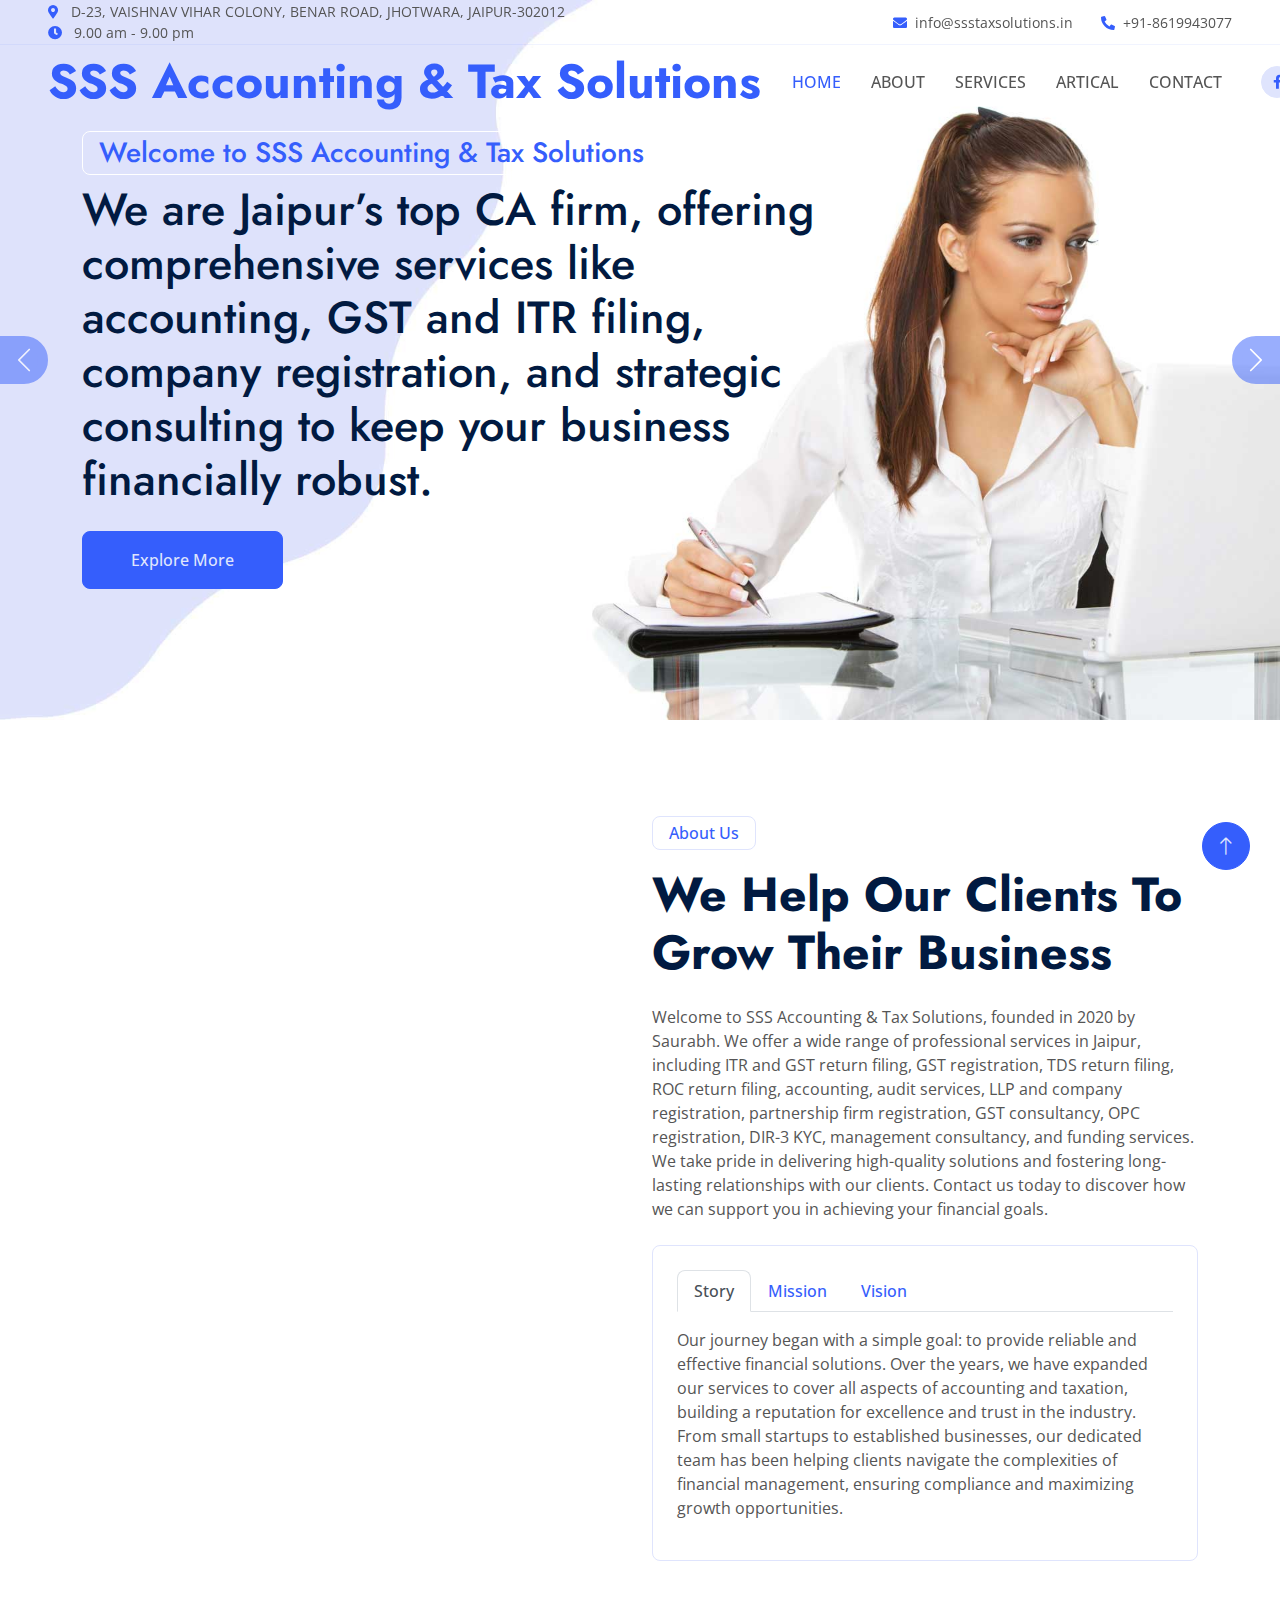
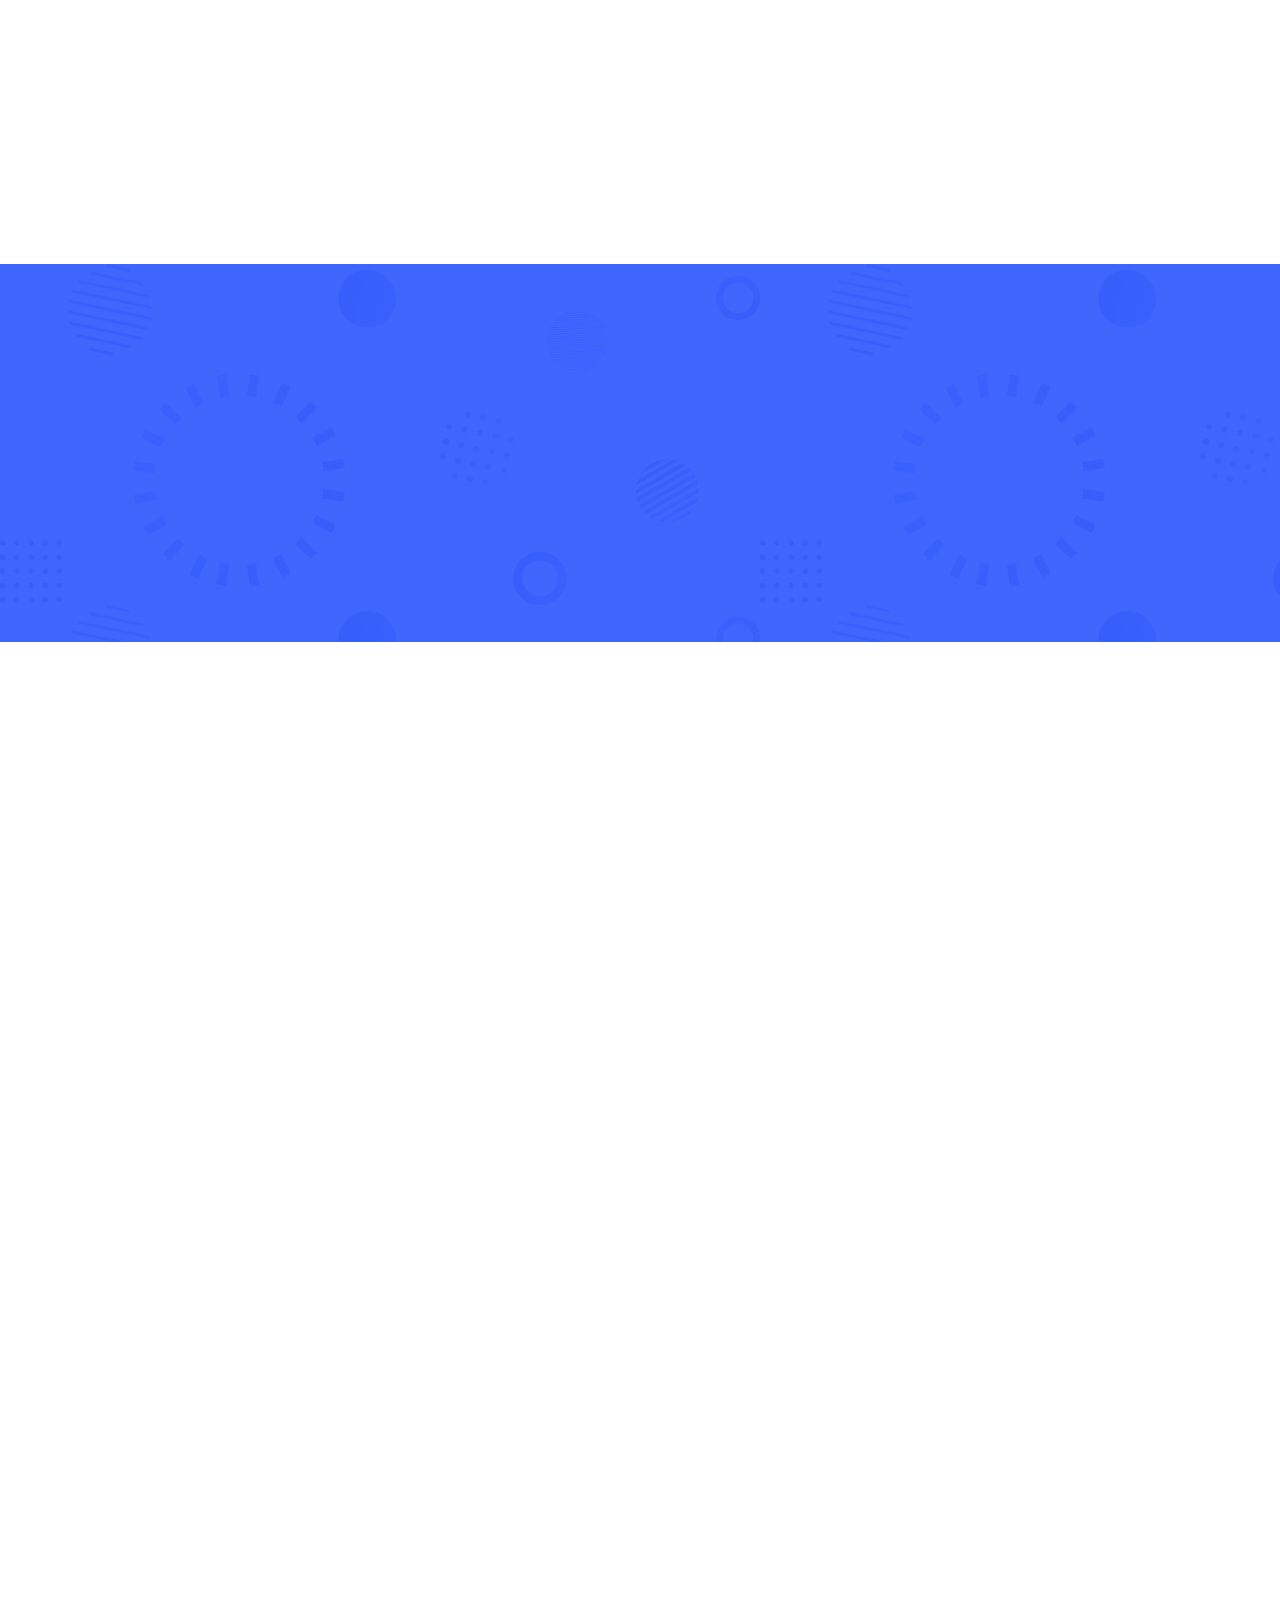
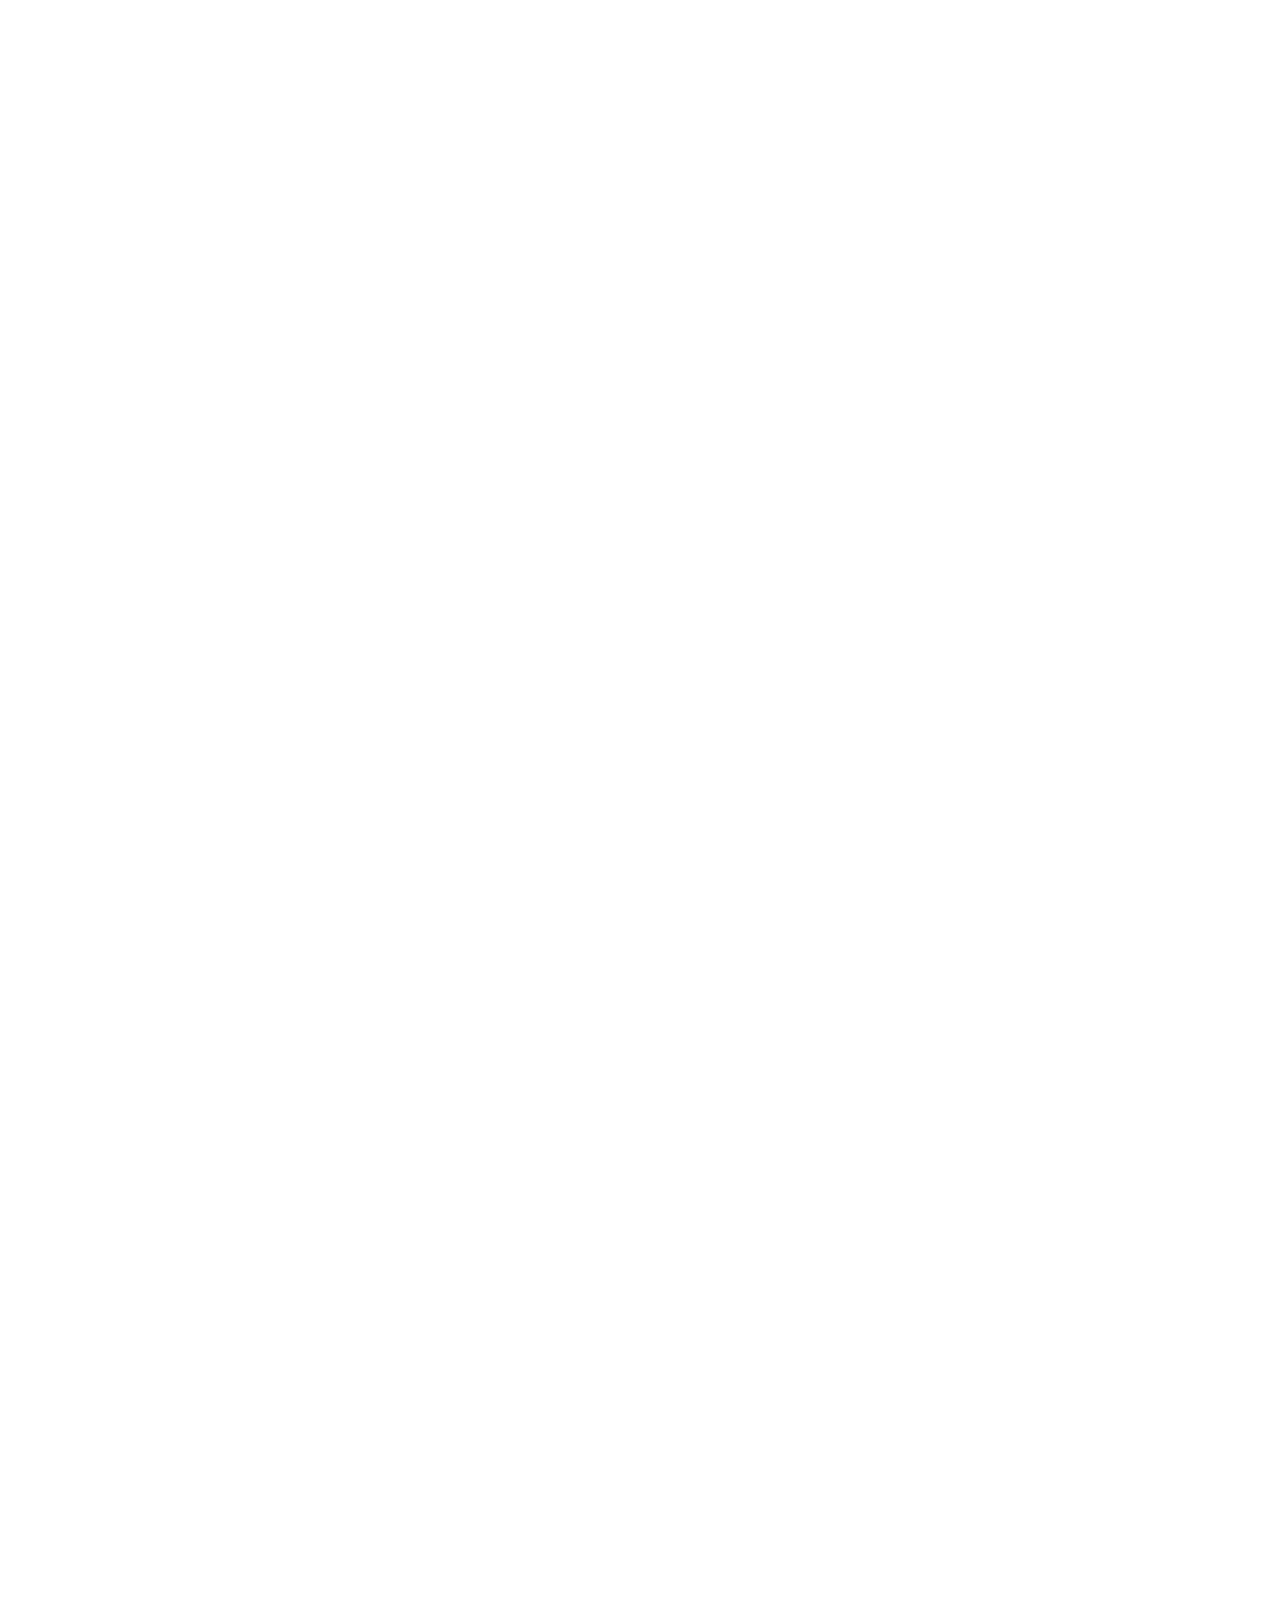
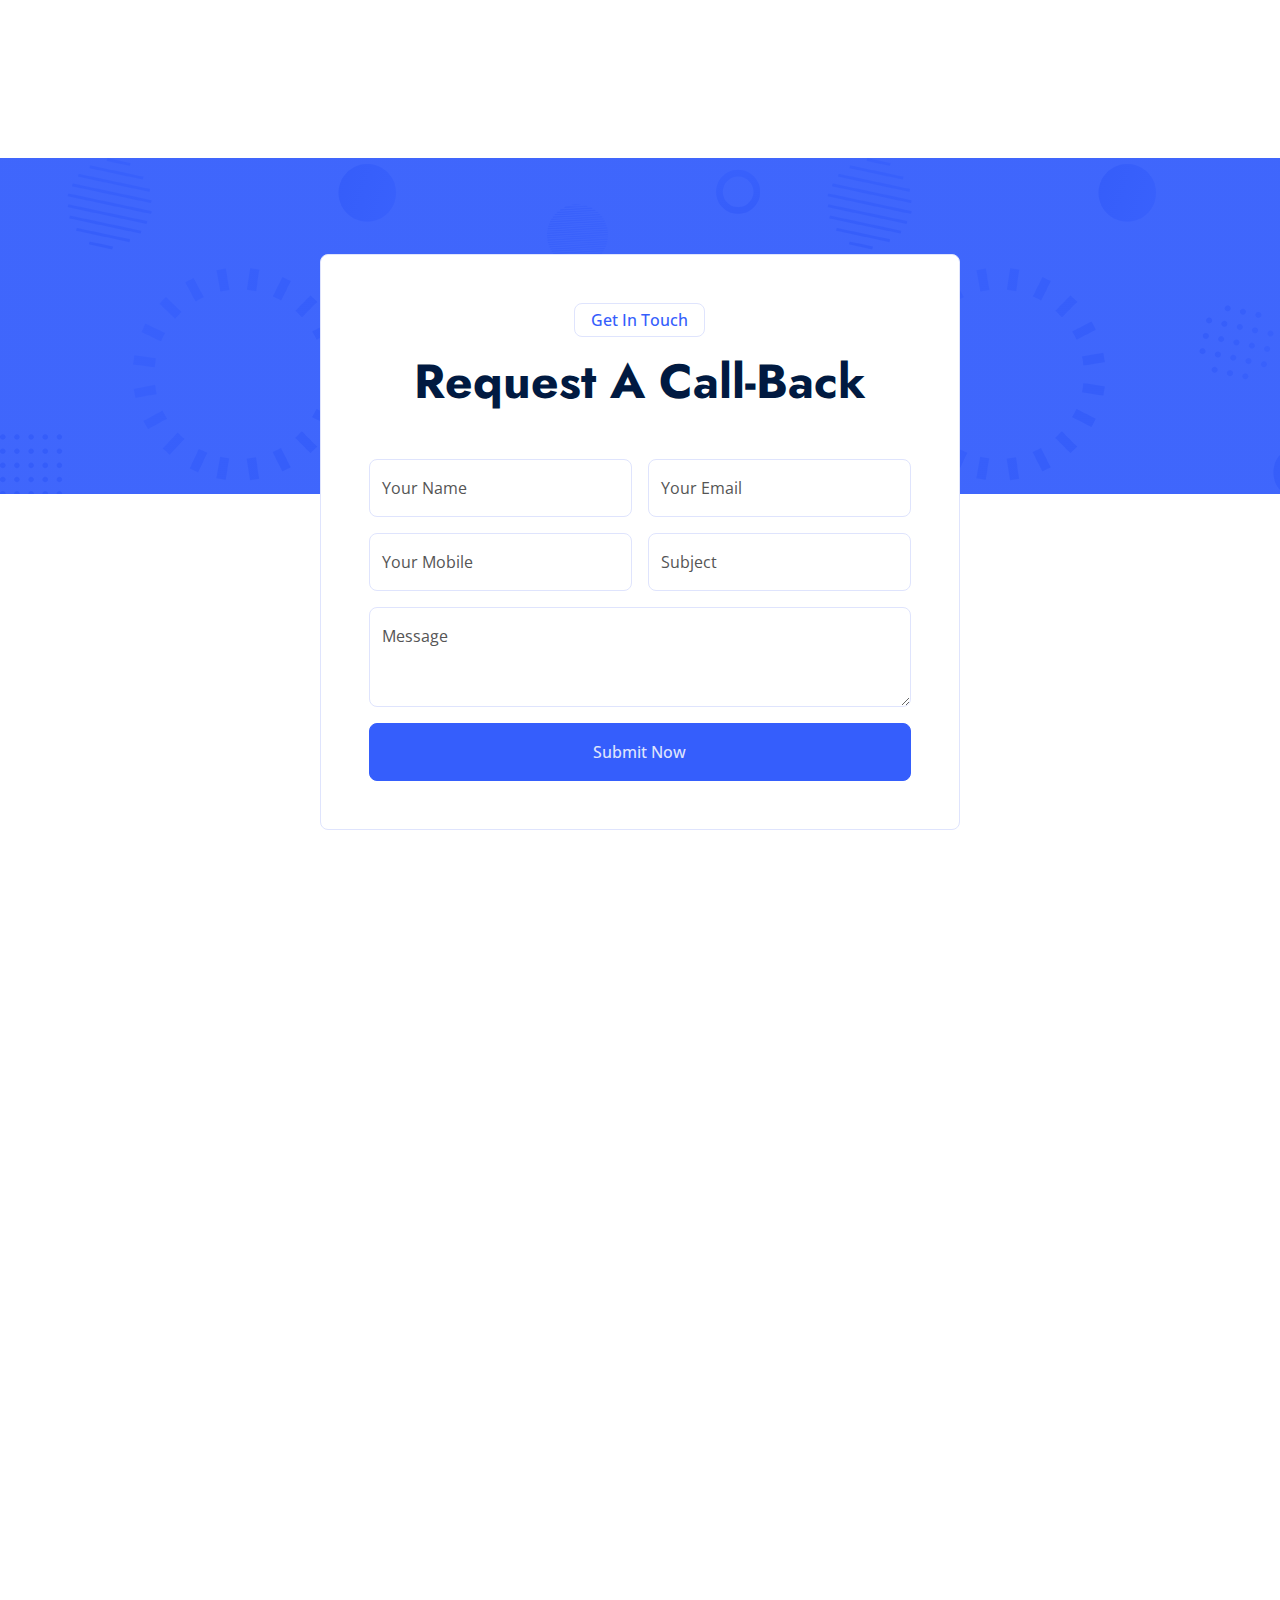
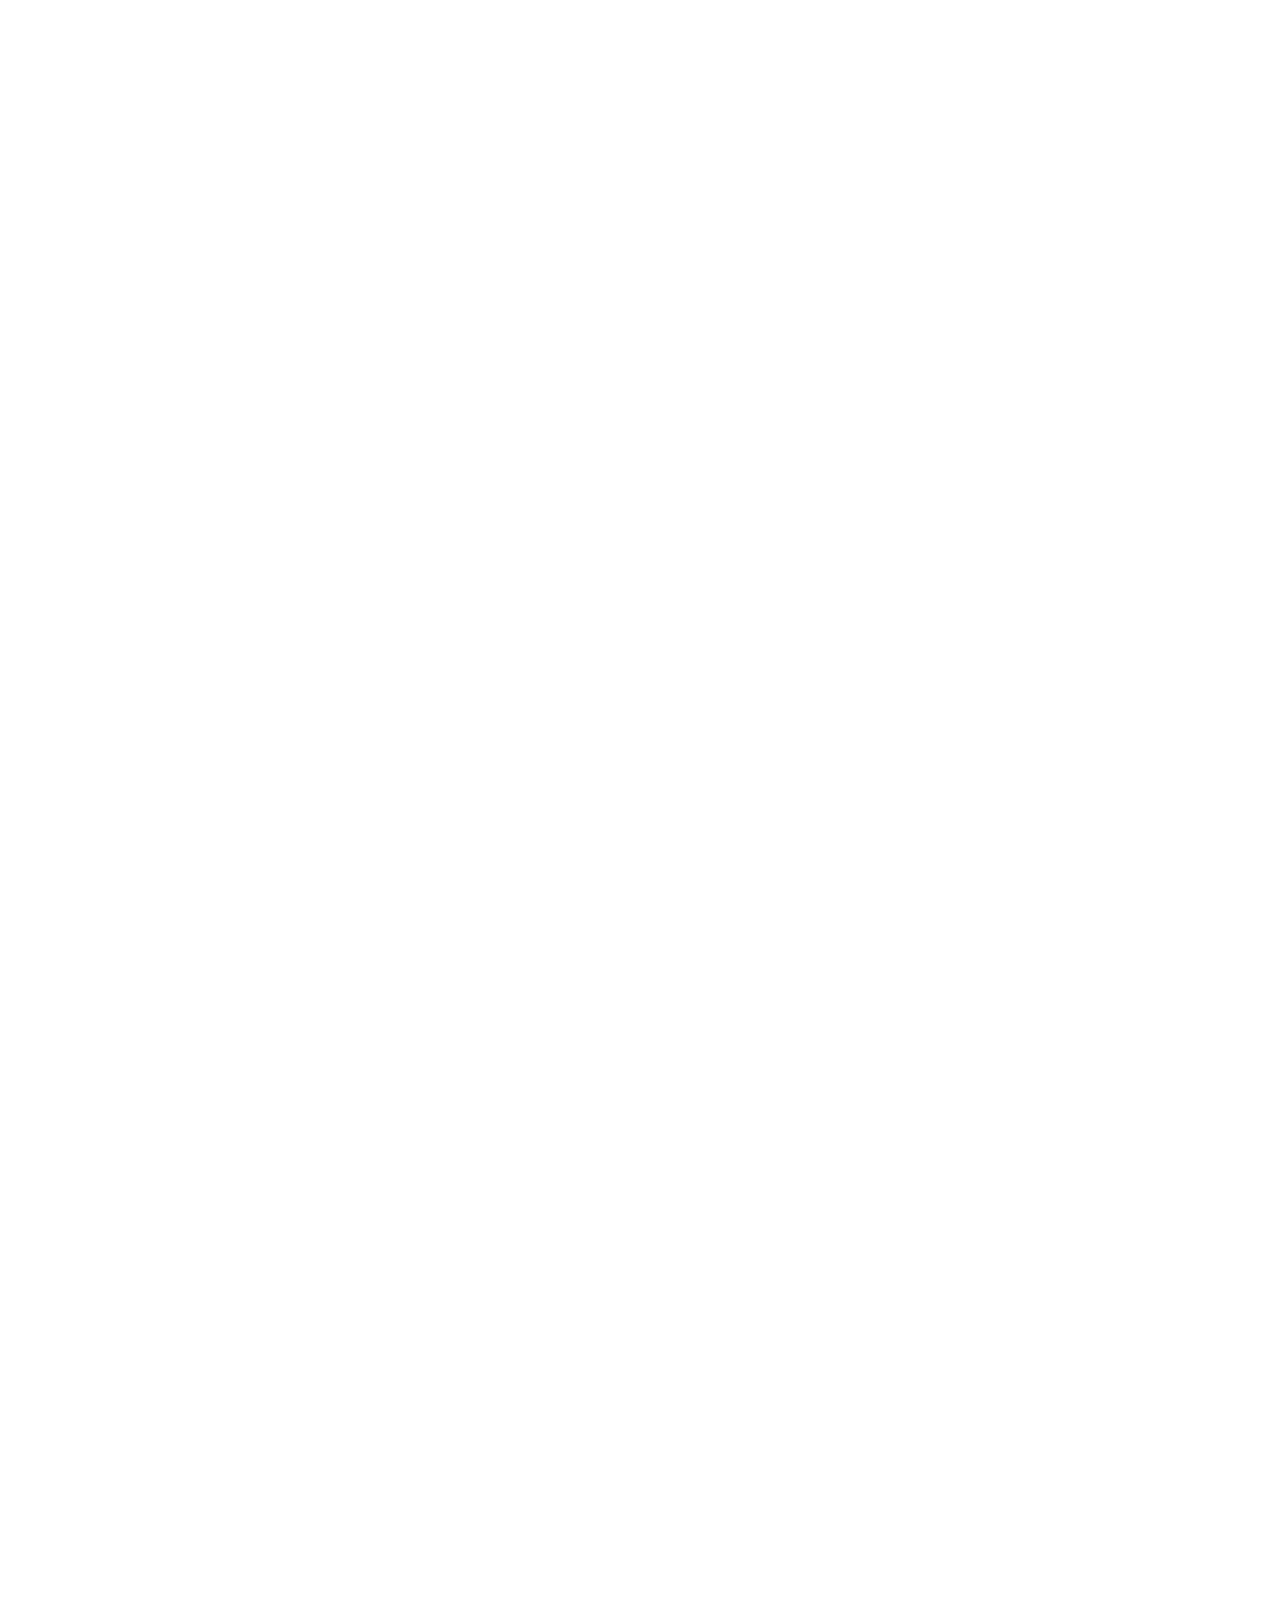
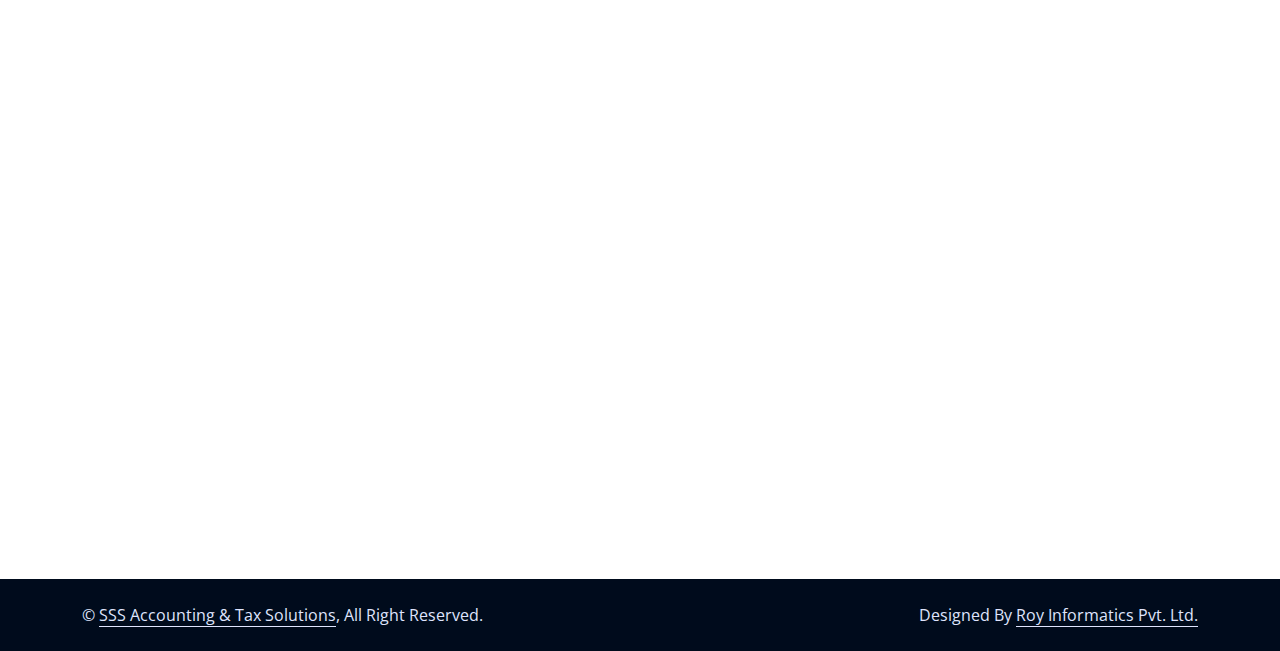
==== commit 602fe5c6: "msg" ====
--- a/index.html
+++ b/index.html
@@ -3,36 +3,33 @@
 
 <head>
   <meta charset="utf-8" />
-  <title>
-    SSS Accounting & Tax Solutions 
-  </title>
-  <meta content="width=device-width, initial-scale=1.0" name="viewport" />
-  <meta content="" name="keywords" />
-  <meta content="" name="description" />
-
-  <!-- Favicon -->
+  <title>SSS Accounting & Tax Solutions | Expert Accounting & Tax Services in Jaipur</title>
+  <meta name="viewport" content="width=device-width, initial-scale=1.0" />
+  <meta name="keywords" content="Accounting services, GST services, Income Tax Filing, TDS Return Filing, Company Registration, LLP Registration, Audit Services, Jaipur" />
+  <meta name="description" content="SSS Accounting & Tax Solutions offers professional accounting and tax services in Jaipur, including GST filing, income tax returns, company and LLP registration, and audit services. Expert support for your financial needs. Contact us today!" />
+  <meta name="robots" content="index, follow" />
+  <meta property="og:title" content="SSS Accounting & Tax Solutions | Expert Accounting & Tax Services in Jaipur" />
+  <meta property="og:description" content="SSS Accounting & Tax Solutions provides comprehensive accounting and tax services in Jaipur. Services include GST filing, income tax returns, company registration, and more. Contact us for reliable financial support." />
+  <meta property="og:image" content="img/sss_logo.png" />
+  <meta property="og:url" content="https://ssstaxsolutions.in" />
+  <meta property="og:type" content="website" />
   <link href="img/sss_logo.ico" rel="icon" />
-
   <!-- Google Web Fonts -->
   <link rel="preconnect" href="https://fonts.googleapis.com" />
   <link rel="preconnect" href="https://fonts.gstatic.com" crossorigin />
-  <link href="https://fonts.googleapis.com/css2?family=Jost:wght@500;600;700&family=Open+Sans:wght@400;500&display=swap"
-    rel="stylesheet" />
-
+  <link href="https://fonts.googleapis.com/css2?family=Jost:wght@500;600;700&family=Open+Sans:wght@400;500&display=swap" rel="stylesheet" />
   <!-- Icon Font Stylesheet -->
   <link href="https://cdnjs.cloudflare.com/ajax/libs/font-awesome/5.10.0/css/all.min.css" rel="stylesheet" />
   <link href="https://cdn.jsdelivr.net/npm/bootstrap-icons@1.4.1/font/bootstrap-icons.css" rel="stylesheet" />
-
   <!-- Libraries Stylesheet -->
   <link href="lib/animate/animate.min.css" rel="stylesheet" />
   <link href="lib/owlcarousel/assets/owl.carousel.min.css" rel="stylesheet" />
-
   <!-- Customized Bootstrap Stylesheet -->
   <link href="css/bootstrap.min.css" rel="stylesheet" />
-
   <!-- Template Stylesheet -->
   <link href="css/style.css" rel="stylesheet" />
 </head>
+
 
 <body>
   <!-- Spinner Start -->
@@ -60,7 +57,7 @@
 
         <small class="d-block">
           <i class="fa fa-map-marker-alt text-primary me-2"></i>
-          D-23, Vaishnav Vihar Colony, Benar Road, Jhotwara, Jaipur-302012
+       D-23, VAISHNAV VIHAR COLONY, BENAR ROAD, JHOTWARA, JAIPUR-302012
         </small>
         <small class="d-block">
           <i class="fa fa-clock text-primary me-2"></i>
@@ -72,7 +69,7 @@
       </div>
 
       <div class="col-lg-6 px-5 text-end">
-        <small><i class="fa fa-envelope text-primary me-2"></i>saurabhtailor20@gmail.com</small>
+        <small><i class="fa fa-envelope text-primary me-2"></i>info@ssstaxsolutions.in</small>
         <small class="ms-4"><i class="fa fa-phone-alt text-primary me-2"></i>+91-8619943077</small>
       </div>
     </div>
@@ -111,7 +108,7 @@
             <small class="fab fa-facebook-f text-primary"></small>
           </a>
           <a class="btn btn-light btn-sm-square rounded-circle ms-3"
-            href="https://www.instagram.com/sssaccountingsolutions?igsh=eHU3bjV6MG1ub3Iz">
+            href="https://www.instagram.com/ssstaxsolutions.in/">
             <small class="fab fa-instagram text-primary"></small>
           </a>
           <a class="btn btn-light btn-sm-square rounded-circle ms-3" href="https://wa.me/918619943077">
@@ -880,60 +877,61 @@
   </div>
 
 
-  <!-- Callback Start -->
-  <div class="container-fluid callback my-5 pt-5">
-    <div class="container pt-5">
-      <div class="row justify-content-center">
-        <div class="col-lg-7">
-          <div class="bg-white border rounded p-4 p-sm-5 wow fadeInUp" data-wow-delay="0.5s">
-            <div class="text-center mx-auto wow fadeInUp" data-wow-delay="0.1s" style="max-width: 600px">
-              <p class="d-inline-block border rounded text-primary fw-semi-bold py-1 px-3">
-                Get In Touch
-              </p>
-              <h1 class="display-5 mb-5">Request A Call-Back</h1>
-            </div>
-            <div class="row g-3">
-              <div class="col-sm-6">
-                <div class="form-floating">
-                  <input type="text" class="form-control" id="name" placeholder="Your Name" />
-                  <label for="name">Your Name</label>
-                </div>
-              </div>
-              <div class="col-sm-6">
-                <div class="form-floating">
-                  <input type="email" class="form-control" id="mail" placeholder="Your Email" />
-                  <label for="mail">Your Email</label>
-                </div>
-              </div>
-              <div class="col-sm-6">
-                <div class="form-floating">
-                  <input type="text" class="form-control" id="mobile" placeholder="Your Mobile" />
-                  <label for="mobile">Your Mobile</label>
-                </div>
-              </div>
-              <div class="col-sm-6">
-                <div class="form-floating">
-                  <input type="text" class="form-control" id="subject" placeholder="Subject" />
-                  <label for="subject">Subject</label>
-                </div>
-              </div>
-              <div class="col-12">
-                <div class="form-floating">
-                  <textarea class="form-control" placeholder="Leave a message here" id="message"
-                    style="height: 100px"></textarea>
-                  <label for="message">Message</label>
-                </div>
-              </div>
-              <div class="col-12 text-center">
-                <button class="btn btn-primary w-100 py-3" type="submit">
-                  Submit Now
-                </button>
-              </div>
-            </div>
-          </div>
-        </div>
-      </div>
-    </div>
+    <!-- Callback Start -->
+    <div class="container-fluid callback my-5 pt-5">
+      <div class="container pt-5">
+          <div class="row justify-content-center">
+              <div class="col-lg-7">
+                  <div class="bg-white border rounded p-4 p-sm-5">
+                      <div class="text-center mx-auto" style="max-width: 600px">
+                          <p class="d-inline-block border rounded text-primary fw-semi-bold py-1 px-3">
+                              Get In Touch
+                          </p>
+                          <h1 class="display-5 mb-5">Request A Call-Back</h1>
+                      </div>
+                      <form action="call.php" method="post">
+                          <div class="row g-3">
+                              <div class="col-sm-6">
+                                  <div class="form-floating">
+                                      <input type="text" class="form-control" id="name" name="name" placeholder="Your Name" required />
+                                      <label for="name">Your Name</label>
+                                  </div>
+                              </div>
+                              <div class="col-sm-6">
+                                  <div class="form-floating">
+                                      <input type="email" class="form-control" id="mail" name="mail" placeholder="Your Email" required />
+                                      <label for="mail">Your Email</label>
+                                  </div>
+                              </div>
+                              <div class="col-sm-6">
+                                  <div class="form-floating">
+                                      <input type="text" class="form-control" id="mobile" name="mobile" placeholder="Your Mobile" required />
+                                      <label for="mobile">Your Mobile</label>
+                                  </div>
+                              </div>
+                              <div class="col-sm-6">
+                                  <div class="form-floating">
+                                      <input type="text" class="form-control" id="subject" name="subject" placeholder="Subject" required />
+                                      <label for="subject">Subject</label>
+                                  </div>
+                              </div>
+                              <div class="col-12">
+                                  <div class="form-floating">
+                                      <textarea class="form-control" placeholder="Leave a message here" id="message" name="message" style="height: 100px" required></textarea>
+                                      <label for="message">Message</label>
+                                  </div>
+                              </div>
+                              <div class="col-12 text-center">
+                                  <button class="btn btn-primary w-100 py-3" type="submit">
+                                      Submit Now
+                                  </button>
+                              </div>
+                          </div>
+                      </form>
+                  </div>
+              </div>
+          </div>
+      </div>
   </div>
   <!-- Callback End -->
 
@@ -953,7 +951,7 @@
             <a href=""><i class="fa fa-link fa-3x text-primary"></i></a>
           </div>
           <div class="project-title">
-            <h4 class="mb-0">Financial Planning</h4>
+            <h4 class="mb-0"> Accounting and Business Report</h4>
           </div>
         </div>
         <div class="project-item pe-5 pb-5">
@@ -962,7 +960,7 @@
             <a href=""><i class="fa fa-link fa-3x text-primary"></i></a>
           </div>
           <div class="project-title">
-            <h4 class="mb-0">Cash Investment</h4>
+            <h4 class="mb-0">Main Taxation </h4>
           </div>
         </div>
         <div class="project-item pe-5 pb-5">
@@ -971,7 +969,7 @@
             <a href=""><i class="fa fa-link fa-3x text-primary"></i></a>
           </div>
           <div class="project-title">
-            <h4 class="mb-0">Financial Consultancy</h4>
+            <h4 class="mb-0">Company Registration</h4>
           </div>
         </div>
         <div class="project-item pe-5 pb-5">
@@ -980,7 +978,7 @@
             <a href=""><i class="fa fa-link fa-3x text-primary"></i></a>
           </div>
           <div class="project-title">
-            <h4 class="mb-0">Business Loans</h4>
+            <h4 class="mb-0"> Certifications and e-tendering</h4>
           </div>
         </div>
       </div>
@@ -1127,13 +1125,13 @@
             <i class="fa fa-phone-alt me-3"></i>+918619943077
           </p>
           <p class="mb-2">
-            <i class="fa fa-envelope me-3"></i>saurabhtailor20@gmail.com
+            <i class="fa fa-envelope me-3"></i>info@ssstaxsolutions.in
           </p>
           <div class="d-flex pt-2">
             <a class="btn btn-square btn-outline-light rounded-circle me-2"
               href="https://www.facebook.com/profile.php?id=61564463548424"><i class="fab fa-facebook-f"></i></a>
             <a class="btn btn-square btn-outline-light rounded-circle me-2"
-              href="https://www.instagram.com/sssaccountingsolutions?igsh=eHU3bjV6MG1ub3Iz"><i
+              href="https://www.instagram.com/ssstaxsolutions.in/"><i
                 class="fab fa-instagram"></i></a>
             <a class="btn btn-square btn-outline-light rounded-circle me-2" href="https://wa.me/918619943077"><i
                 class="fab fa-whatsapp "></i></a>
